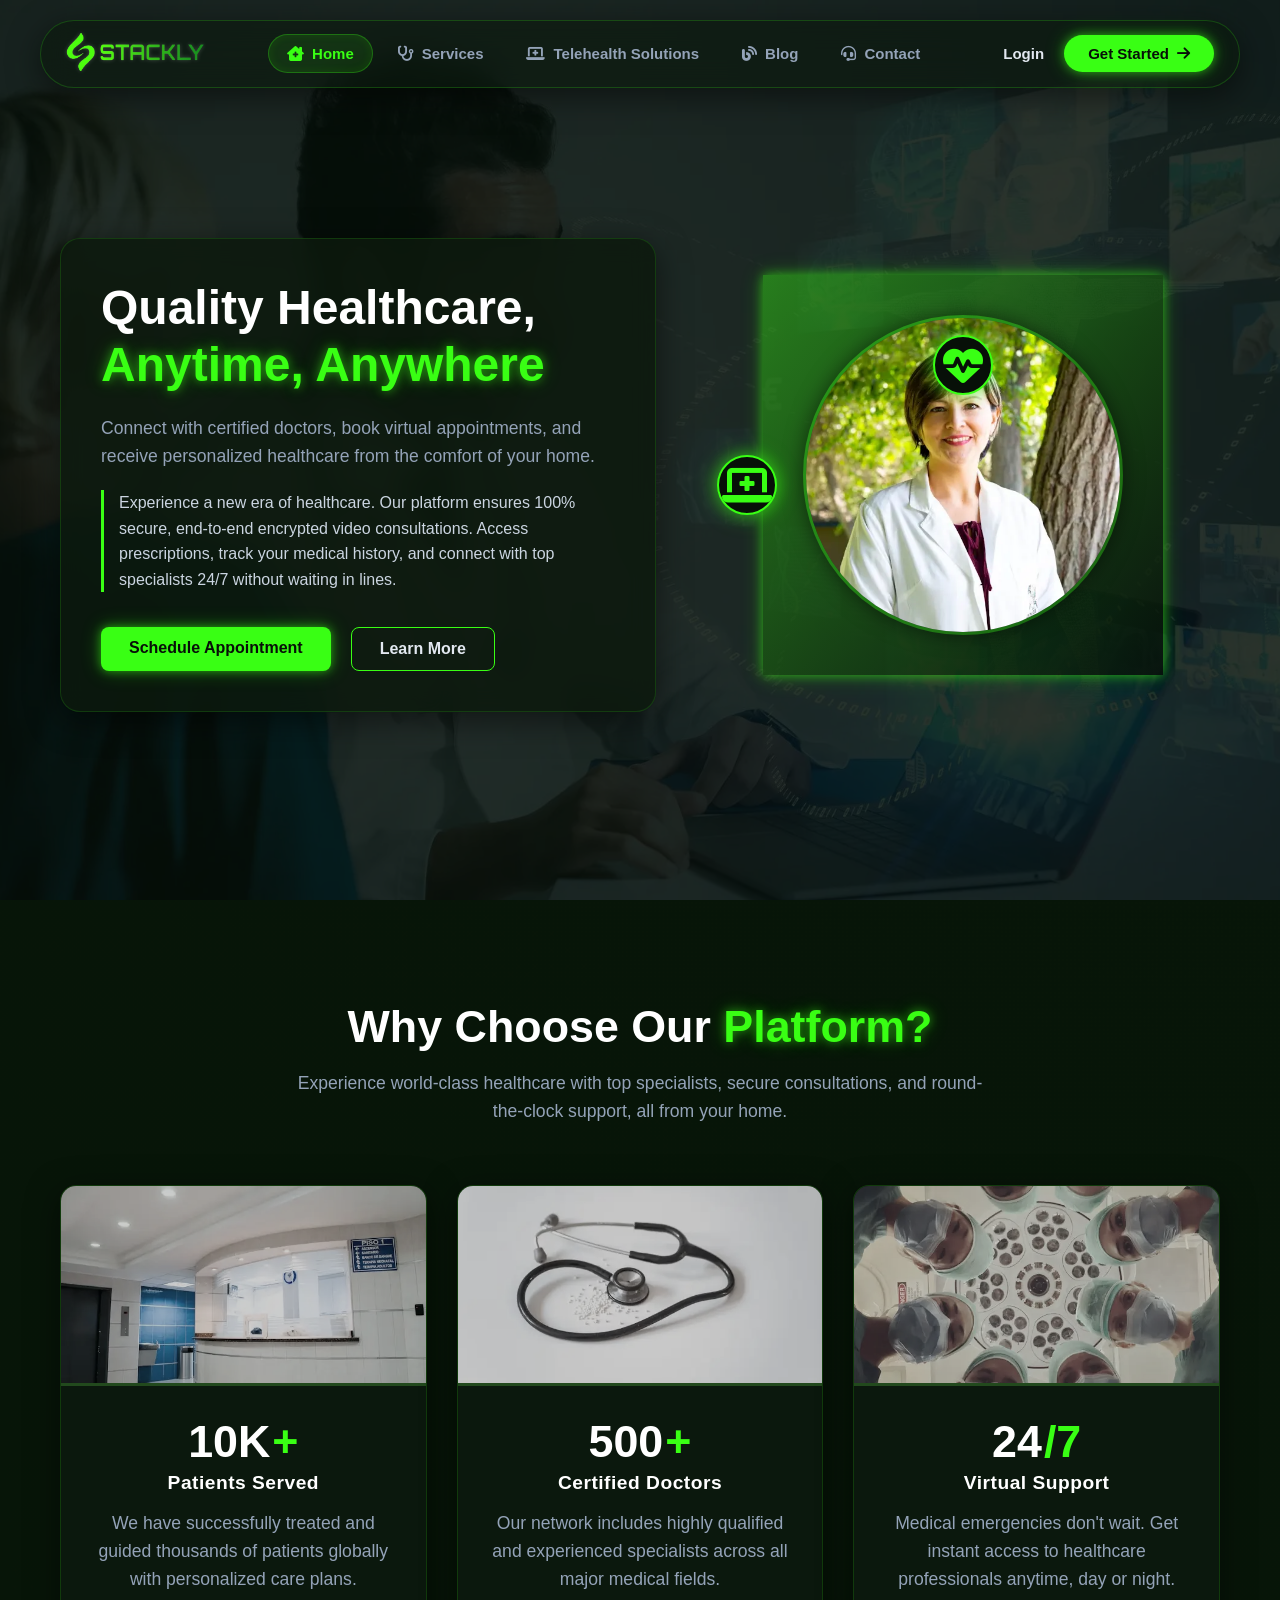
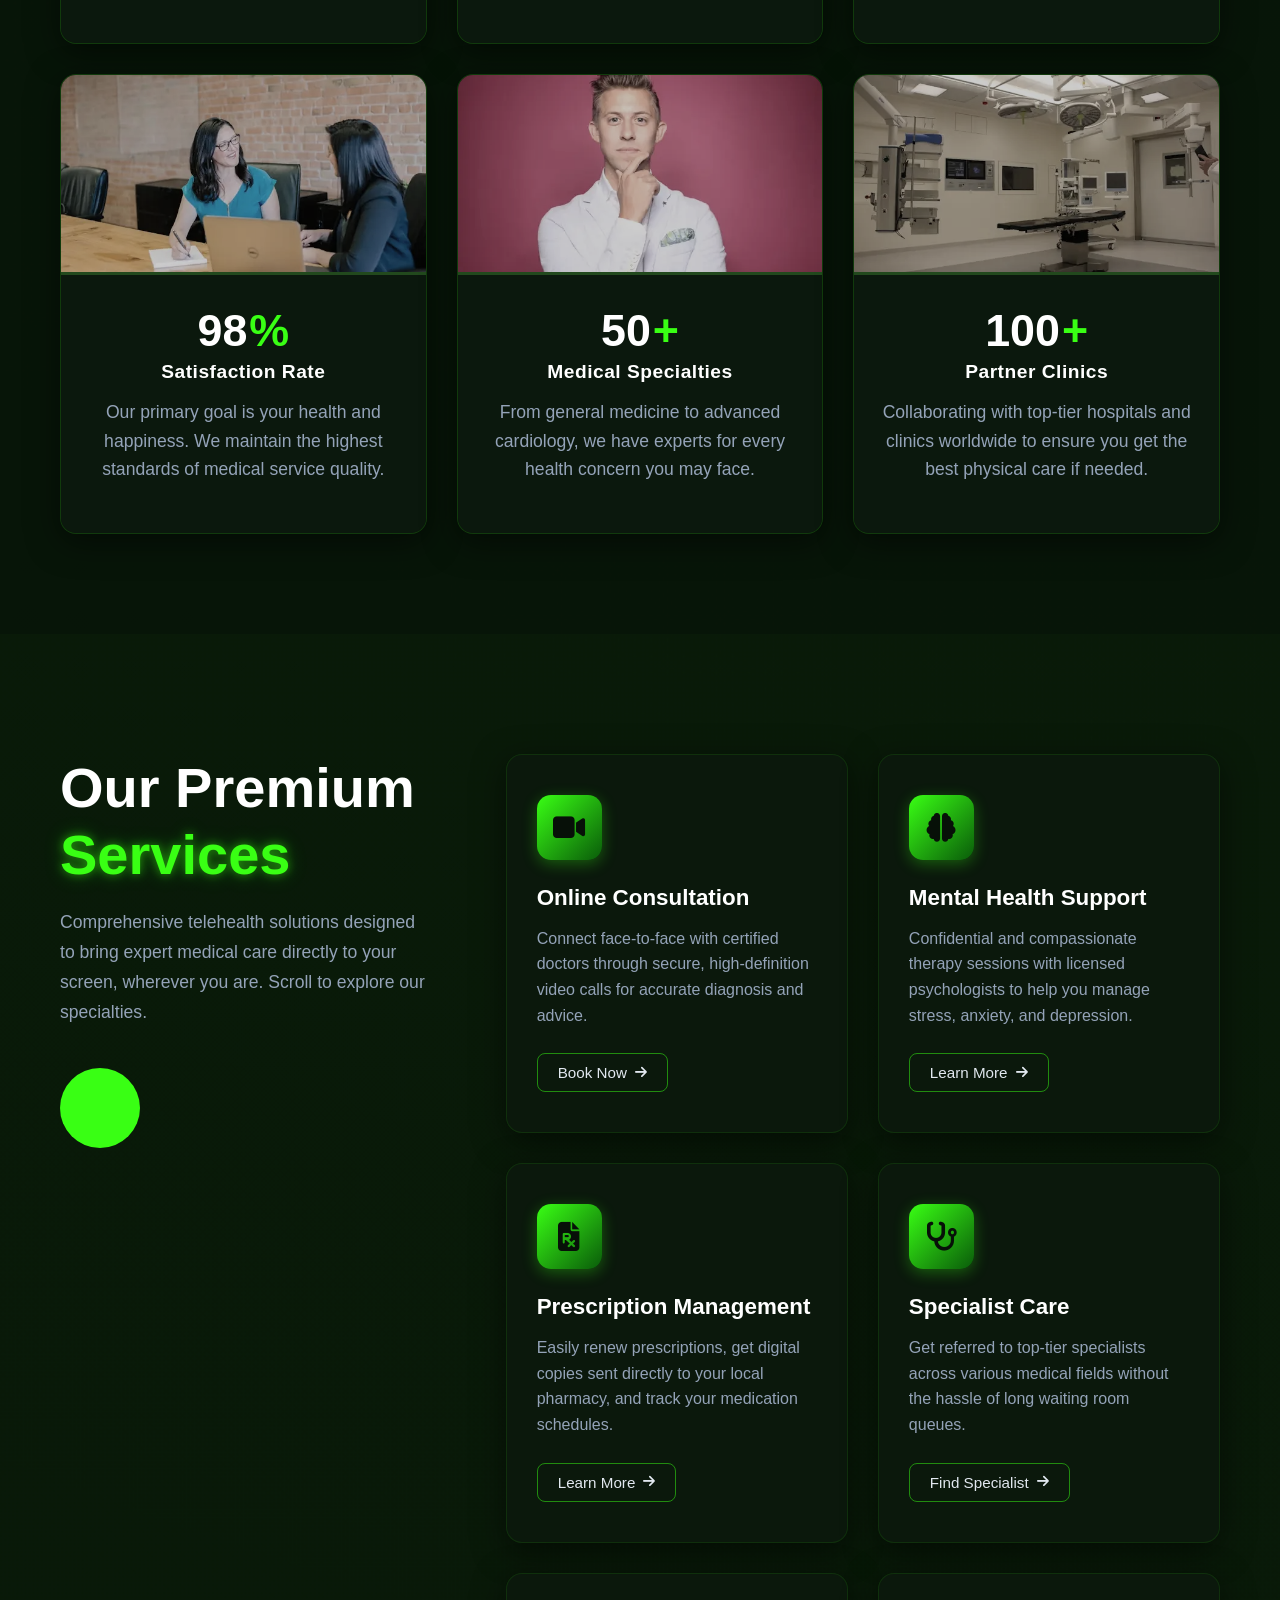
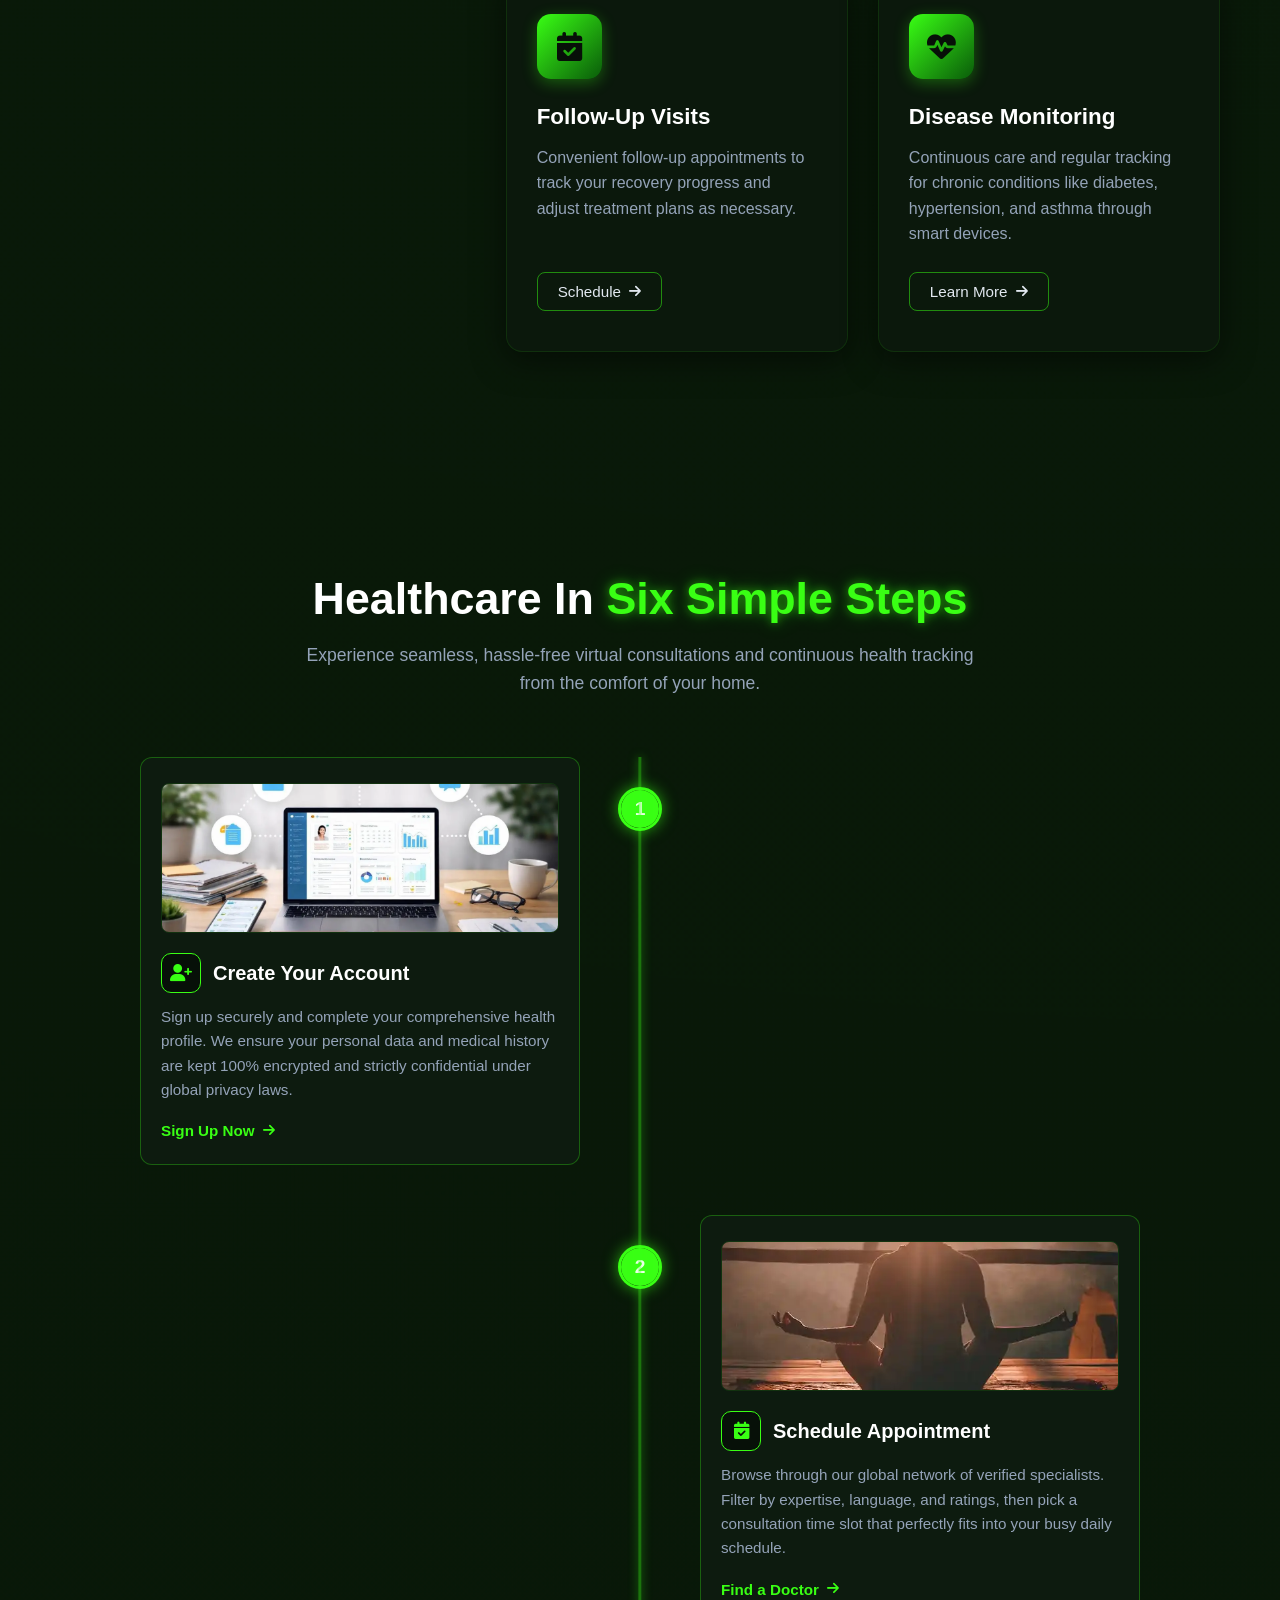
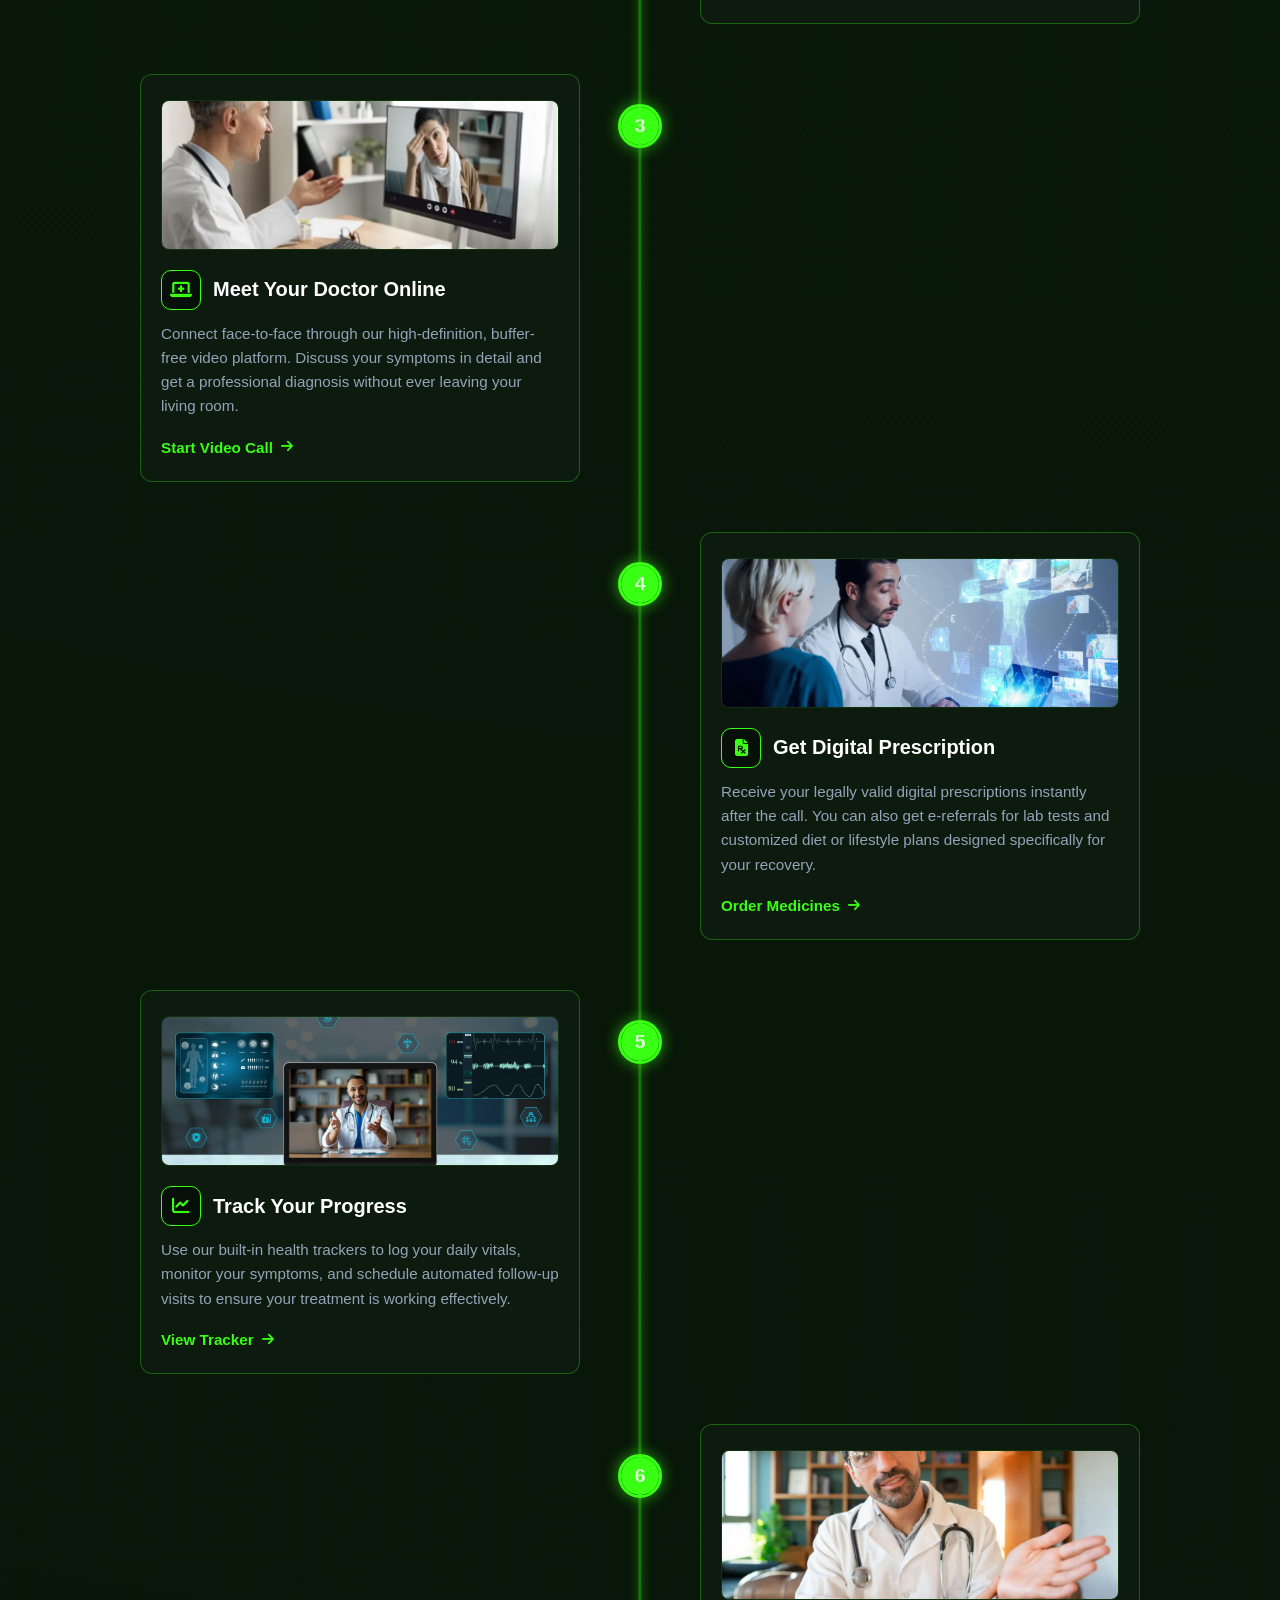
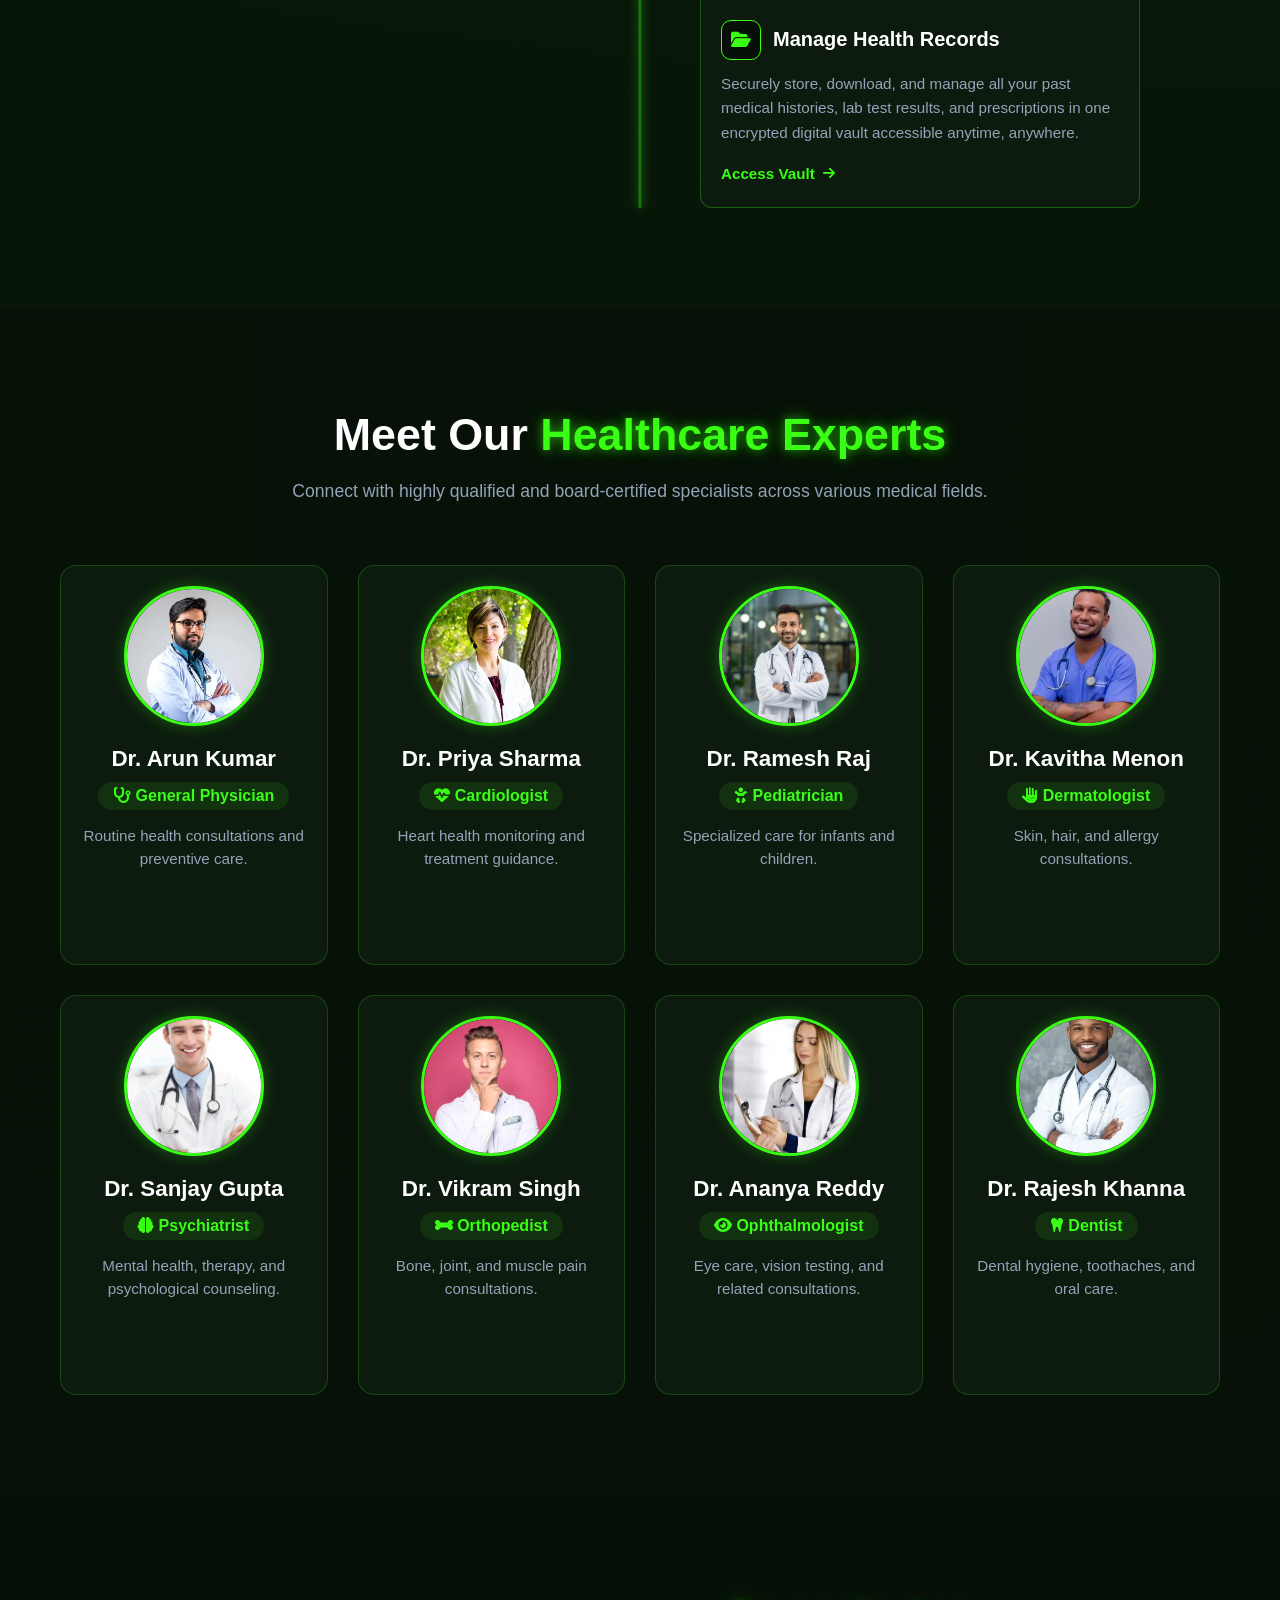
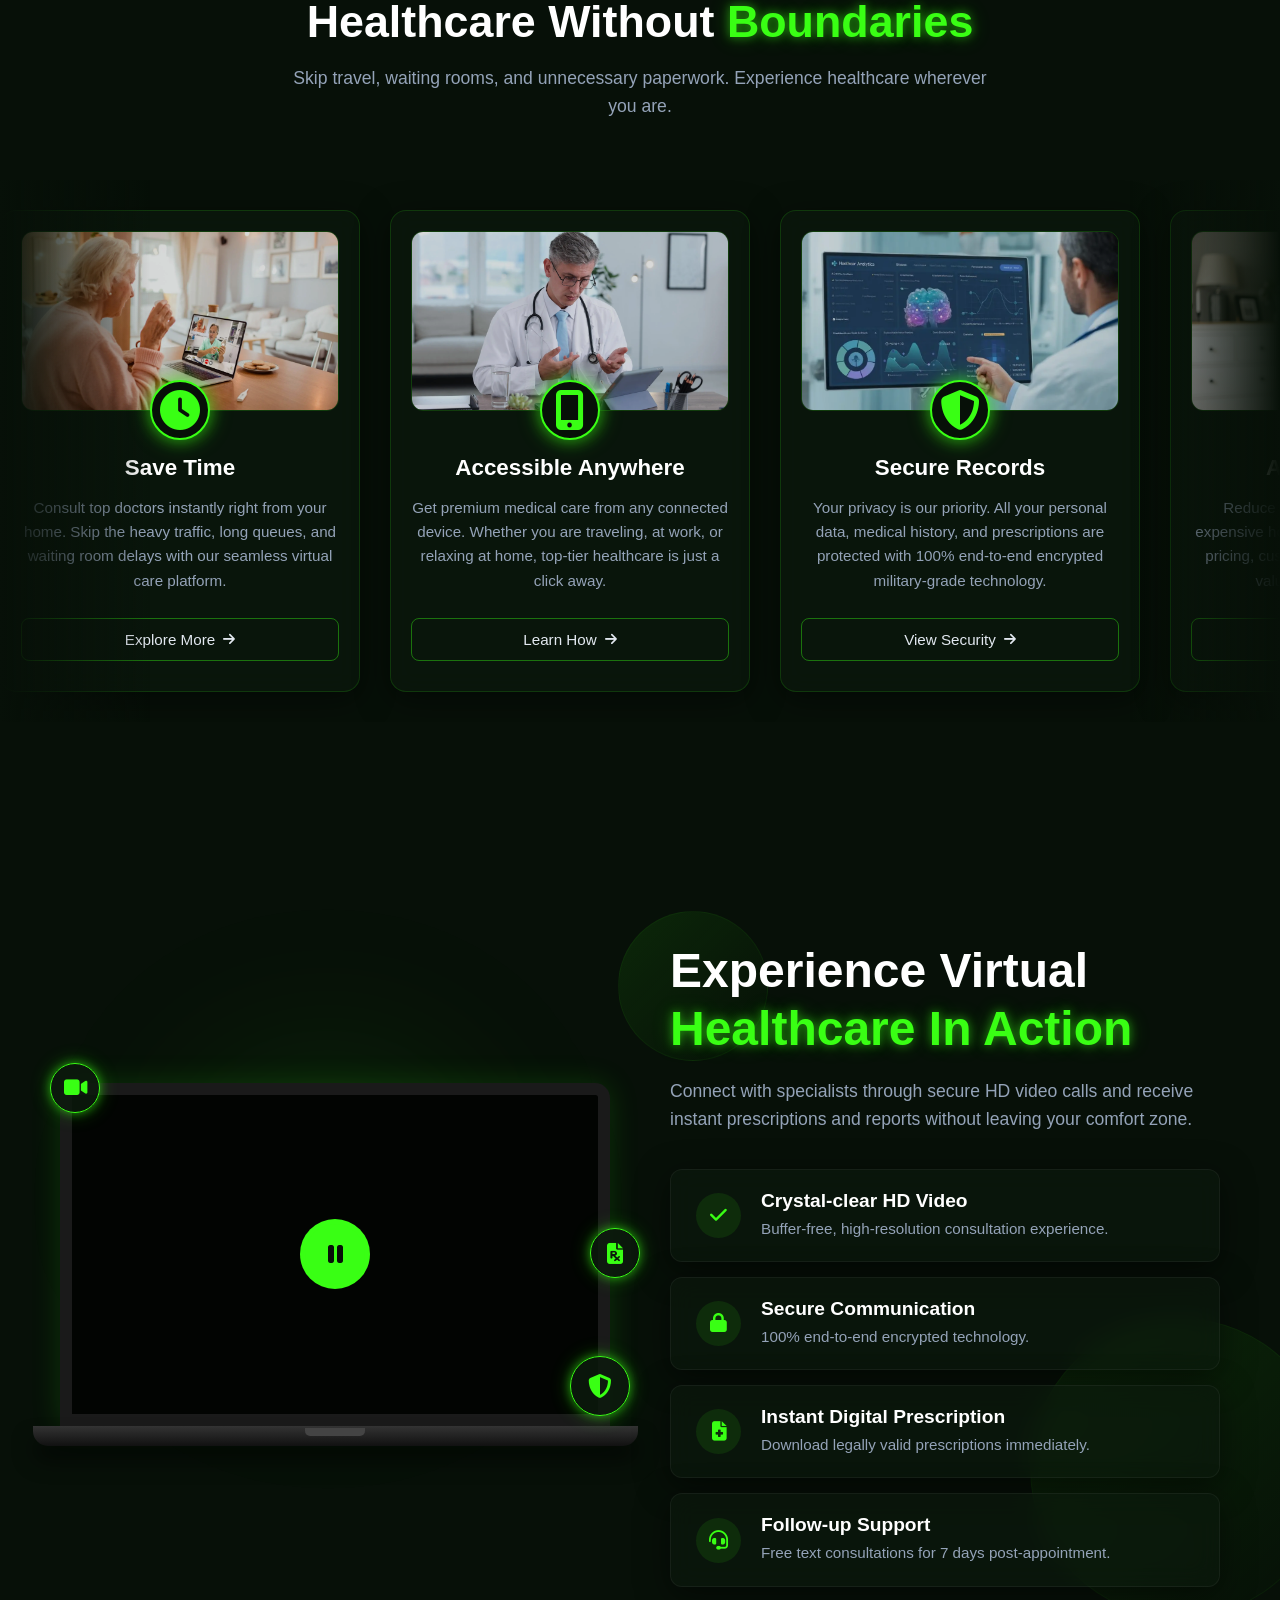
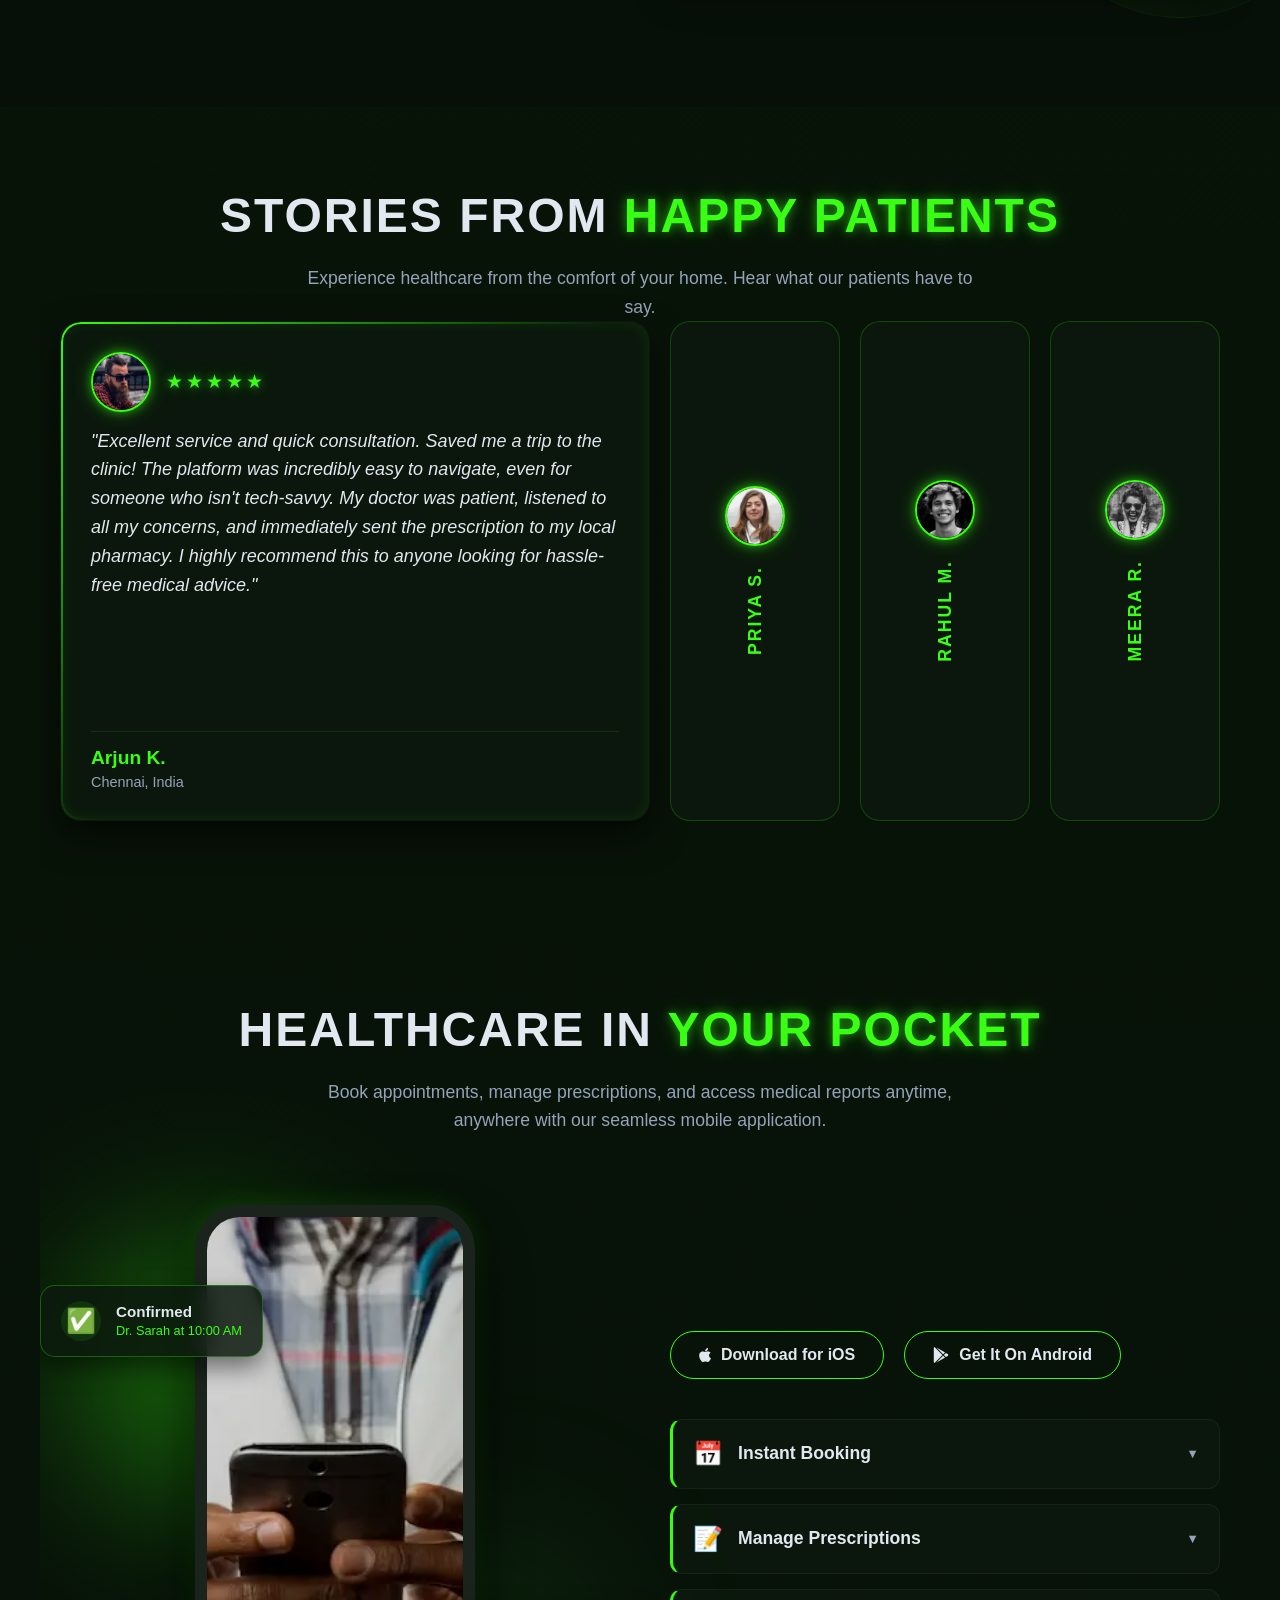
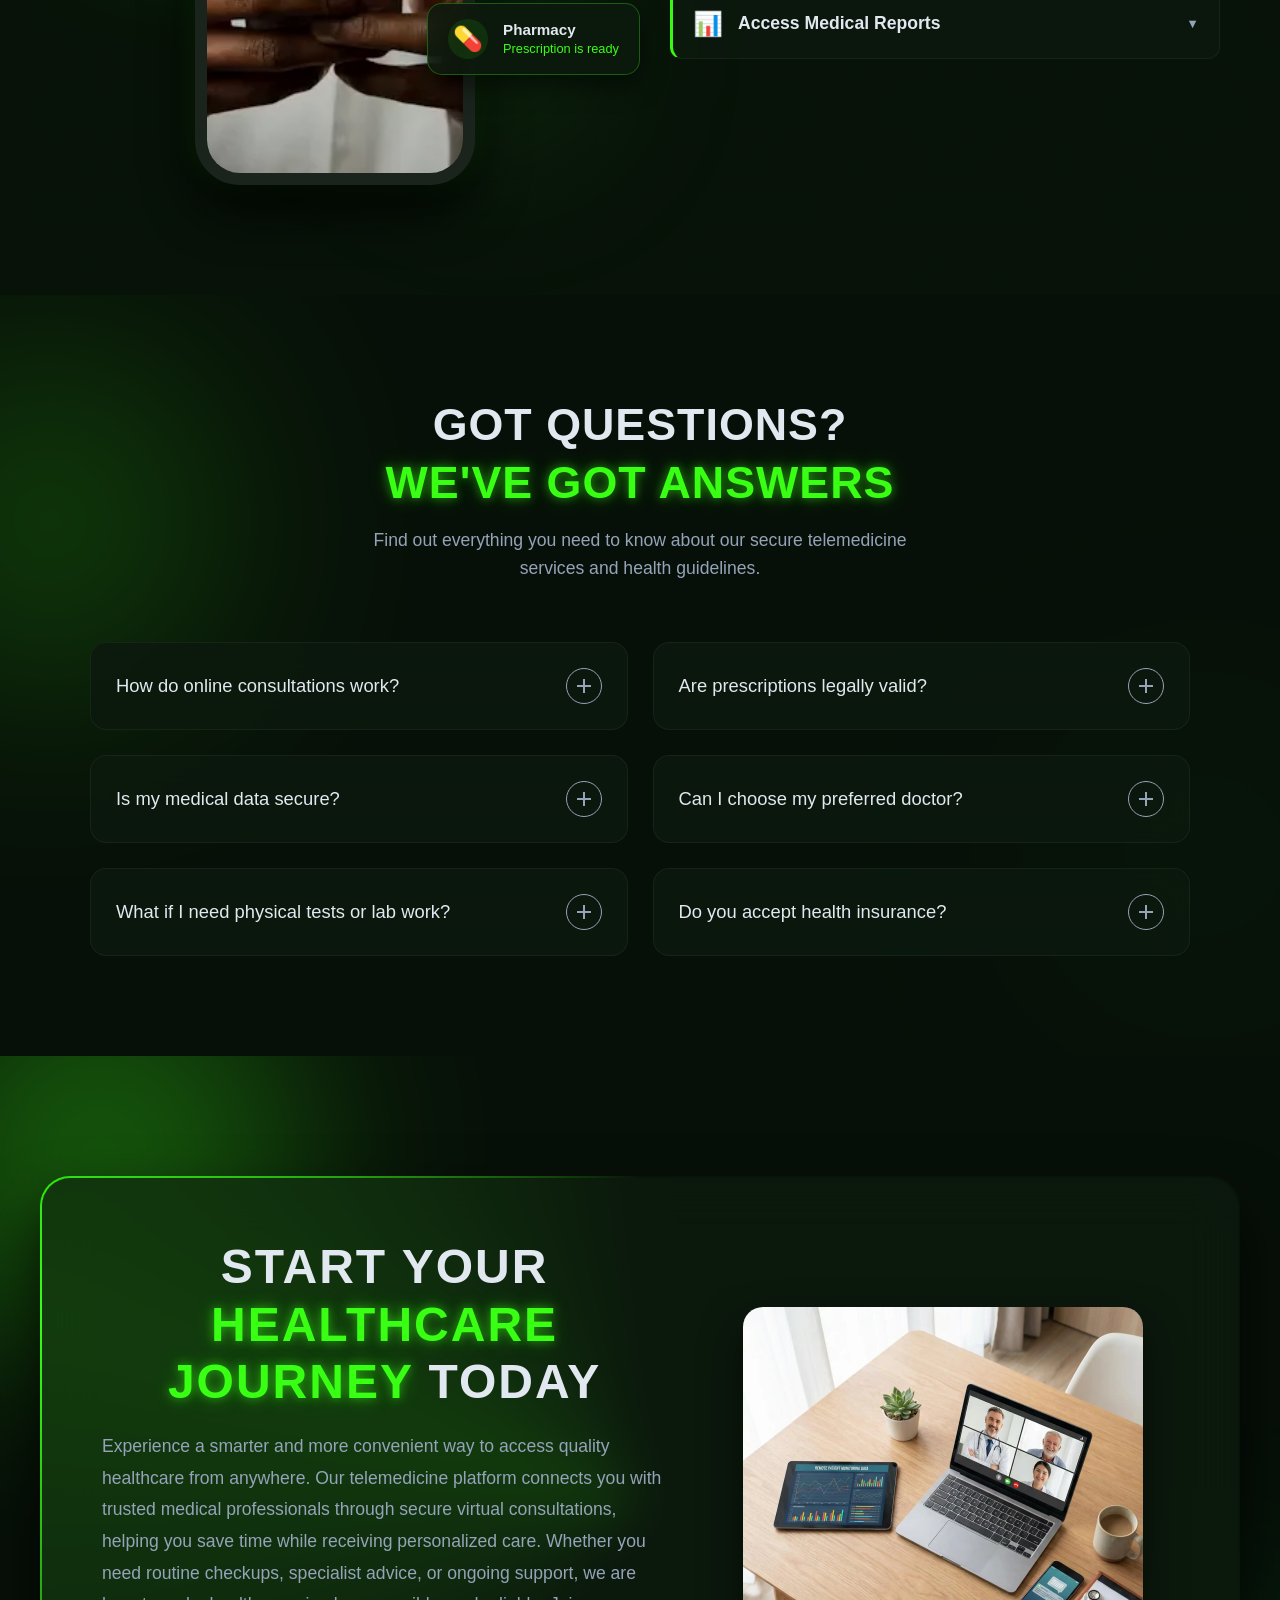
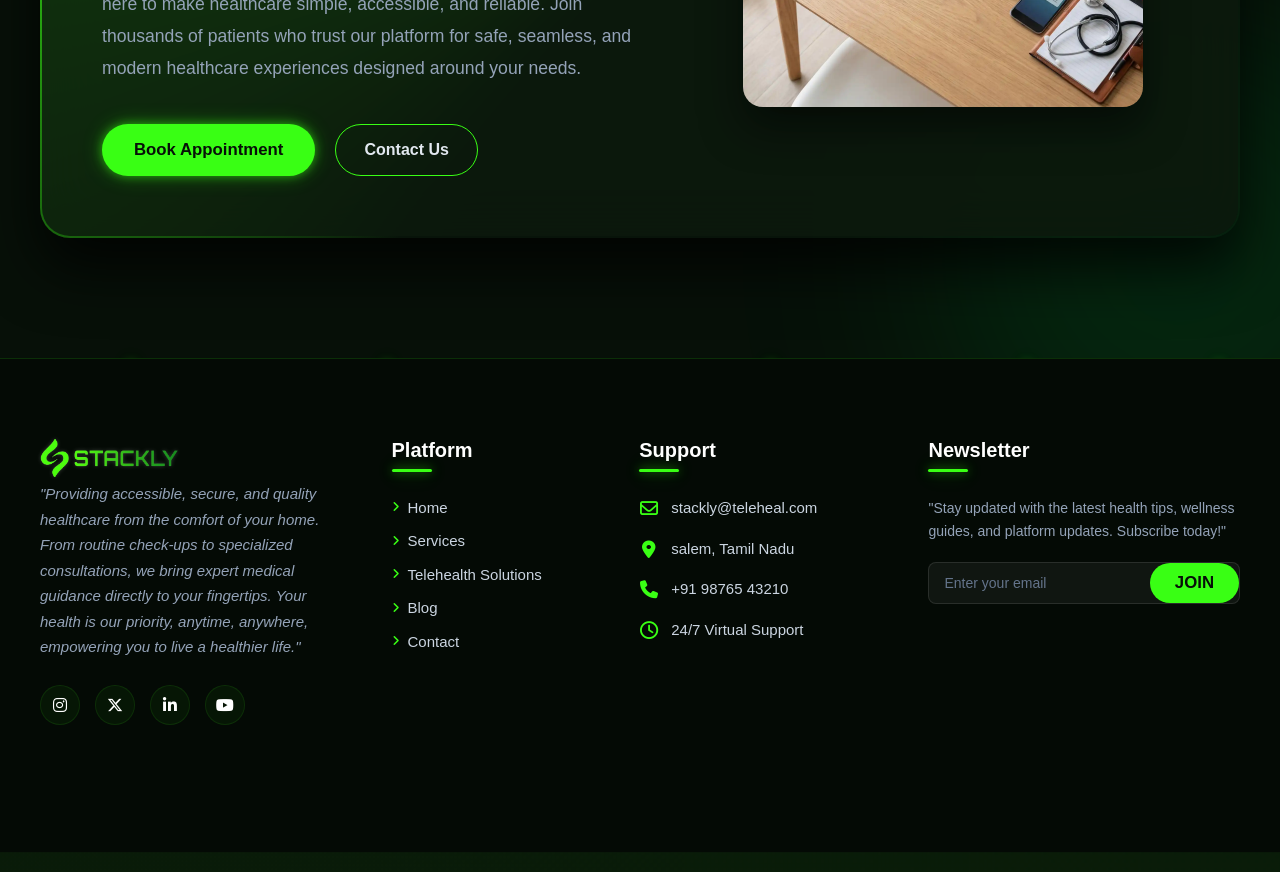
==== index.html @ cf0ad020 "Telemedicine & Telehealth" ====
<!DOCTYPE html>
<html lang="en">

<head>
    <meta charset="UTF-8">
    <meta name="viewport" content="width=device-width, initial-scale=1.0">
    <title>Stackly Air - Home Page</title>
    <link rel="stylesheet" href="https://cdnjs.cloudflare.com/ajax/libs/font-awesome/6.5.2/css/all.min.css">
    <link rel="stylesheet" href="style.css">
    <link rel="stylesheet" href="common.css">
</head>

<body>

    <nav class="navbar" id="myNavbar">
        <div class="logo">
            <a href="index.html">
                <img src="./asset/greenlogo.webp" alt="Stackly Logo">
            </a>
        </div>

        <button class="hamburger" onclick="toggleMobileMenu()">
            <i class="fas fa-bars" id="hamburger-icon"></i>
        </button>

        <ul class="nav-menu">
            <li><a href="index.html" class="nav-link active"><i class="fas fa-clinic-medical"></i> Home</a></li>
            <li><a href="service.html" class="nav-link"><i class="fas fa-stethoscope"></i> Services</a></li>
            <li><a href="telehealth.html" class="nav-link"><i class="fas fa-laptop-medical"></i> Telehealth
                    Solutions</a></li>
            <li><a href="blog.html" class="nav-link"><i class="fas fa-blog"></i> Blog</a></li>
            <li><a href="contact.html" class="nav-link"><i class="fas fa-headset"></i> Contact</a></li>
        </ul>

        <div class="nav-actions">
            <a href="login.html" class="login-btn">Login</a>
            <a href="register.html" class="get-started-btn">Get Started <i class="fas fa-arrow-right"></i></a>
        </div>
    </nav>


    <section class="hero-section" id="home">

        <div class="hero-bg"></div>

        <div class="container hero-container">
            <div class="hero-content glass-card scroll-reveal">
                <h1>Quality Healthcare, <br><span class="neon-text">Anytime, Anywhere</span></h1>

                <p>Connect with certified doctors, book virtual appointments, and receive personalized healthcare from
                    the comfort of your home.</p>

                <p class="extra-content">Experience a new era of healthcare. Our platform ensures 100% secure,
                    end-to-end encrypted video consultations. Access prescriptions, track your medical history, and
                    connect with top specialists 24/7 without waiting in lines.</p>

                <div class="hero-buttons">
                    <a href="404page.html" class="btn btn-primary">Schedule Appointment</a>
                    <a href="404page.html" class="btn btn-secondary">Learn More</a>
                </div>
            </div>

            <div class="hero-visuals scroll-reveal">
                <div class="blob-container">
                    <div class="animated-blob"></div>

                    <div class="doctor-slider">
                        <img src="./asset/s2.webp" alt="Doctor 1" class="slide active">
                        <img src="./asset/s1.webp" alt="Doctor 2" class="slide">
                        <img src="./asset/s3.webp" alt="Telehealth" class="slide">
                    </div>
                </div>

                <div class="floating-icon icon-1"><i class="fas fa-heartbeat"></i></div>
                <div class="floating-icon icon-2"><i class="fas fa-laptop-medical"></i></div>
            </div>
        </div>
    </section>

    <section class="stats-section" id="stats">
        <div class="container">

            <div class="section-heading scroll-reveal">
                <h2>Why Choose Our <span class="neon-text">Platform?</span></h2>
                <p>Experience world-class healthcare with top specialists, secure consultations, and round-the-clock
                    support, all from your home.</p>
            </div>

            <div class="stats-container">
                <div class="stats-card glass-card scroll-reveal">
                    <img src="./asset/s4.webp" alt="Happy Patients" class="card-img">
                    <div class="card-content">
                        <div class="stats-number">
                            <span class="counter" data-target="10000">0</span><span class="symbol">+</span>
                        </div>
                        <h3 class="stats-label">Patients Served</h3>
                        <p class="stats-desc">We have successfully treated and guided thousands of patients globally
                            with personalized care plans.</p>
                    </div>
                </div>

                <div class="stats-card glass-card scroll-reveal">
                    <img src="./asset/s5.webp" alt="Doctors Team" class="card-img">
                    <div class="card-content">
                        <div class="stats-number">
                            <span class="counter" data-target="500">0</span><span class="symbol">+</span>
                        </div>
                        <h3 class="stats-label">Certified Doctors</h3>
                        <p class="stats-desc">Our network includes highly qualified and experienced specialists across
                            all major medical fields.</p>
                    </div>
                </div>

                <div class="stats-card glass-card scroll-reveal">
                    <img src="./asset/s6.webp" alt="24/7 Support" class="card-img">
                    <div class="card-content">
                        <div class="stats-number">
                            <span class="counter" data-target="24">0</span><span class="symbol">/7</span>
                        </div>
                        <h3 class="stats-label">Virtual Support</h3>
                        <p class="stats-desc">Medical emergencies don't wait. Get instant access to healthcare
                            professionals anytime, day or night.</p>
                    </div>
                </div>

                <div class="stats-card glass-card scroll-reveal">
                    <img src="./asset/s7.webp" alt="Patient Satisfaction" class="card-img">
                    <div class="card-content">
                        <div class="stats-number">
                            <span class="counter" data-target="98">0</span><span class="symbol">%</span>
                        </div>
                        <h3 class="stats-label">Satisfaction Rate</h3>
                        <p class="stats-desc">Our primary goal is your health and happiness. We maintain the highest
                            standards of medical service quality.</p>
                    </div>
                </div>

                <div class="stats-card glass-card scroll-reveal">
                    <img src="./asset/s8.webp" alt="Medical Specialties" class="card-img">
                    <div class="card-content">
                        <div class="stats-number">
                            <span class="counter" data-target="50">0</span><span class="symbol">+</span>
                        </div>
                        <h3 class="stats-label">Medical Specialties</h3>
                        <p class="stats-desc">From general medicine to advanced cardiology, we have experts for every
                            health concern you may face.</p>
                    </div>
                </div>

                <div class="stats-card glass-card scroll-reveal">
                    <img src="./asset/s9.webp" alt="Partner Clinics" class="card-img">
                    <div class="card-content">
                        <div class="stats-number">
                            <span class="counter" data-target="100">0</span><span class="symbol">+</span>
                        </div>
                        <h3 class="stats-label">Partner Clinics</h3>
                        <p class="stats-desc">Collaborating with top-tier hospitals and clinics worldwide to ensure you
                            get the best physical care if needed.</p>
                    </div>
                </div>
            </div>

        </div>
    </section>


    <section class="services-section" id="services">
        <div class="container services-split-layout">

            <div class="sticky-left scroll-reveal">
                <h2>Our Premium <br><span class="neon-text">Services</span></h2>
                <p>Comprehensive telehealth solutions designed to bring expert medical care directly to your screen,
                    wherever you are. Scroll to explore our specialties.</p>

                <div class="sticky-visual">
                    <div class="pulse-ring"></div>
                    <i class="fas fa-plus-circle"></i>
                </div>
            </div>

            <div class="scrolling-right">

                <div class="service-card glass-card scroll-reveal">
                    <div class="icon-gradient-bg">
                        <i class="fas fa-video"></i>
                    </div>
                    <h3>Online Consultation</h3>
                    <p>Connect face-to-face with certified doctors through secure, high-definition video calls for
                        accurate diagnosis and advice.</p>
                    <a href="404page.html" class="card-btn">Book Now <i class="fas fa-arrow-right"></i></a>
                </div>

                <div class="service-card glass-card scroll-reveal">
                    <div class="icon-gradient-bg">
                        <i class="fas fa-brain"></i>
                    </div>
                    <h3>Mental Health Support</h3>
                    <p>Confidential and compassionate therapy sessions with licensed psychologists to help you manage
                        stress, anxiety, and depression.</p>
                    <a href="404page.html" class="card-btn">Learn More <i class="fas fa-arrow-right"></i></a>
                </div>

                <div class="service-card glass-card scroll-reveal">
                    <div class="icon-gradient-bg">
                        <i class="fas fa-file-prescription"></i>
                    </div>
                    <h3>Prescription Management</h3>
                    <p>Easily renew prescriptions, get digital copies sent directly to your local pharmacy, and track
                        your medication schedules.</p>
                    <a href="404page.html" class="card-btn">Learn More <i class="fas fa-arrow-right"></i></a>
                </div>

                <div class="service-card glass-card scroll-reveal">
                    <div class="icon-gradient-bg">
                        <i class="fas fa-stethoscope"></i>
                    </div>
                    <h3>Specialist Care</h3>
                    <p>Get referred to top-tier specialists across various medical fields without the hassle of long
                        waiting room queues.</p>
                    <a href="404page.html" class="card-btn">Find Specialist <i class="fas fa-arrow-right"></i></a>
                </div>

                <div class="service-card glass-card scroll-reveal">
                    <div class="icon-gradient-bg">
                        <i class="fas fa-calendar-check"></i>
                    </div>
                    <h3>Follow-Up Visits</h3>
                    <p>Convenient follow-up appointments to track your recovery progress and adjust treatment plans as
                        necessary.</p>
                    <a href="404page.html" class="card-btn">Schedule <i class="fas fa-arrow-right"></i></a>
                </div>

                <div class="service-card glass-card scroll-reveal">
                    <div class="icon-gradient-bg">
                        <i class="fas fa-heartbeat"></i>
                    </div>
                    <h3>Disease Monitoring</h3>
                    <p>Continuous care and regular tracking for chronic conditions like diabetes, hypertension, and
                        asthma through smart devices.</p>
                    <a href="404page.html" class="card-btn">Learn More <i class="fas fa-arrow-right"></i></a>
                </div>

            </div>
        </div>
    </section>

    <section class="hiw-section" id="how-it-works">
        <div class="container">

            <div class="section-heading scroll-reveal">
                <h2>Healthcare In <span class="neon-text">Six Simple Steps</span></h2>
                <p>Experience seamless, hassle-free virtual consultations and continuous health tracking from the
                    comfort of your home.</p>
            </div>

            <div class="timeline-container">
                <div class="timeline-line"></div>

                <div class="timeline-item left scroll-reveal">
                    <div class="timeline-dot"><span class="pulse-ring"></span><span class="dot-number">1</span></div>
                    <div class="timeline-content">
                        <img src="./asset/s11.webp" alt="Create Account" class="step-img">
                        <div class="step-header">
                            <div class="step-icon-wrap"><i class="fas fa-user-plus"></i></div>
                            <h3>Create Your Account</h3>
                        </div>
                        <p>Sign up securely and complete your comprehensive health profile. We ensure your personal data
                            and medical history are kept 100% encrypted and strictly confidential under global privacy
                            laws.</p>
                        <a href="404page.html" class="step-btn">Sign Up Now <i class="fas fa-arrow-right"></i></a>
                    </div>
                </div>

                <div class="timeline-item right scroll-reveal">
                    <div class="timeline-dot"><span class="pulse-ring"></span><span class="dot-number">2</span></div>
                    <div class="timeline-content">
                        <img src="./asset/a1.webp" alt="Schedule Appointment" class="step-img">
                        <div class="step-header">
                            <div class="step-icon-wrap"><i class="fas fa-calendar-check"></i></div>
                            <h3>Schedule Appointment</h3>
                        </div>
                        <p>Browse through our global network of verified specialists. Filter by expertise, language, and
                            ratings, then pick a consultation time slot that perfectly fits into your busy daily
                            schedule.</p>
                        <a href="404page.html" class="step-btn">Find a Doctor <i class="fas fa-arrow-right"></i></a>
                    </div>
                </div>

                <div class="timeline-item left scroll-reveal">
                    <div class="timeline-dot"><span class="pulse-ring"></span><span class="dot-number">3</span></div>
                    <div class="timeline-content">
                        <img src="./asset/s10.webp" alt="Meet Doctor Online" class="step-img">
                        <div class="step-header">
                            <div class="step-icon-wrap"><i class="fas fa-laptop-medical"></i></div>
                            <h3>Meet Your Doctor Online</h3>
                        </div>
                        <p>Connect face-to-face through our high-definition, buffer-free video platform. Discuss your
                            symptoms in detail and get a professional diagnosis without ever leaving your living room.
                        </p>
                        <a href="404page.html" class="step-btn">Start Video Call <i class="fas fa-arrow-right"></i></a>
                    </div>
                </div>

                <div class="timeline-item right scroll-reveal">
                    <div class="timeline-dot"><span class="pulse-ring"></span><span class="dot-number">4</span></div>
                    <div class="timeline-content">
                        <img src="./asset/s16.webp" alt="Receive Prescription" class="step-img">
                        <div class="step-header">
                            <div class="step-icon-wrap"><i class="fas fa-file-prescription"></i></div>
                            <h3>Get Digital Prescription</h3>
                        </div>
                        <p>Receive your legally valid digital prescriptions instantly after the call. You can also get
                            e-referrals for lab tests and customized diet or lifestyle plans designed specifically for
                            your recovery.</p>
                        <a href="404page.html" class="step-btn">Order Medicines <i class="fas fa-arrow-right"></i></a>
                    </div>
                </div>

                <div class="timeline-item left scroll-reveal">
                    <div class="timeline-dot"><span class="pulse-ring"></span><span class="dot-number">5</span></div>
                    <div class="timeline-content">
                        <img src="./asset/s12.webp" alt="Track Progress" class="step-img">
                        <div class="step-header">
                            <div class="step-icon-wrap"><i class="fas fa-chart-line"></i></div>
                            <h3>Track Your Progress</h3>
                        </div>
                        <p>Use our built-in health trackers to log your daily vitals, monitor your symptoms, and
                            schedule automated follow-up visits to ensure your treatment is working effectively.</p>
                        <a href="404page.html" class="step-btn">View Tracker <i class="fas fa-arrow-right"></i></a>
                    </div>
                </div>

                <div class="timeline-item right scroll-reveal">
                    <div class="timeline-dot"><span class="pulse-ring"></span><span class="dot-number">6</span></div>
                    <div class="timeline-content">
                        <img src="./asset/s13.webp" alt="Manage Records" class="step-img">
                        <div class="step-header">
                            <div class="step-icon-wrap"><i class="fas fa-folder-open"></i></div>
                            <h3>Manage Health Records</h3>
                        </div>
                        <p>Securely store, download, and manage all your past medical histories, lab test results, and
                            prescriptions in one encrypted digital vault accessible anytime, anywhere.</p>
                        <a href="404page.html" class="step-btn">Access Vault <i class="fas fa-arrow-right"></i></a>
                    </div>
                </div>

            </div>
        </div>
    </section>

    <section class="specialists-section" id="specialists">
        <div class="container">

            <div class="section-heading scroll-reveal">
                <h2>Meet Our <span class="neon-text">Healthcare Experts</span></h2>
                <p>Connect with highly qualified and board-certified specialists across various medical fields.</p>
            </div>

            <div class="specialists-grid">

                <div class="flip-card-container scroll-reveal">
                    <div class="flip-card-inner">

                        <div class="flip-card-front">
                            <img src="./asset/s2.webp" alt="General Physician" class="doc-img">
                            <h3 class="doc-name">Dr. Arun Kumar</h3>
                            <span class="doc-specialty"><i class="fas fa-stethoscope"></i> General Physician</span>
                            <p class="doc-desc">Routine health consultations and preventive care.</p>
                        </div>
                        <div class="flip-card-back">
                            <div class="back-content">
                                <div class="back-detail">
                                    <i class="fas fa-briefcase"></i>
                                    <span><strong>12+ Years</strong> Experience</span>
                                </div>
                                <div class="back-detail">
                                    <i class="fas fa-star" style="color: gold;"></i>
                                    <span><strong>4.9/5</strong> Rating</span>
                                </div>
                                <div class="back-detail">
                                    <i class="fas fa-language"></i>
                                    <span>English, Tamil, Hindi</span>
                                </div>
                            </div>
                            <a href="404page.html" class="btn btn-primary flip-btn">Book Appointment</a>
                        </div>
                    </div>
                </div>

                <div class="flip-card-container scroll-reveal">
                    <div class="flip-card-inner">

                        <div class="flip-card-front">
                            <img src="./asset/s1.webp" alt="Cardiologist" class="doc-img">
                            <h3 class="doc-name">Dr. Priya Sharma</h3>
                            <span class="doc-specialty"><i class="fas fa-heartbeat"></i> Cardiologist</span>
                            <p class="doc-desc">Heart health monitoring and treatment guidance.</p>
                        </div>
                        <div class="flip-card-back">
                            <div class="back-content">
                                <div class="back-detail">
                                    <i class="fas fa-briefcase"></i>
                                    <span><strong>15+ Years</strong> Experience</span>
                                </div>
                                <div class="back-detail">
                                    <i class="fas fa-star" style="color: gold;"></i>
                                    <span><strong>4.8/5</strong> Rating</span>
                                </div>
                                <div class="back-detail">
                                    <i class="fas fa-language"></i>
                                    <span>English, Hindi</span>
                                </div>
                            </div>
                            <a href="404page.html" class="btn btn-primary flip-btn">Book Appointment</a>
                        </div>
                    </div>
                </div>

                <div class="flip-card-container scroll-reveal">
                    <div class="flip-card-inner">

                        <div class="flip-card-front">
                            <img src="./asset/a2.webp" alt="Pediatrician" class="doc-img">
                            <h3 class="doc-name">Dr. Ramesh Raj</h3>
                            <span class="doc-specialty"><i class="fas fa-baby"></i> Pediatrician</span>
                            <p class="doc-desc">Specialized care for infants and children.</p>
                        </div>
                        <div class="flip-card-back">
                            <div class="back-content">
                                <div class="back-detail">
                                    <i class="fas fa-briefcase"></i>
                                    <span><strong>10+ Years</strong> Experience</span>
                                </div>
                                <div class="back-detail">
                                    <i class="fas fa-star" style="color: gold;"></i>
                                    <span><strong>4.7/5</strong> Rating</span>
                                </div>
                                <div class="back-detail">
                                    <i class="fas fa-language"></i>
                                    <span>English, Tamil, Telugu</span>
                                </div>
                            </div>
                            <a href="404page.html" class="btn btn-primary flip-btn">Book Appointment</a>
                        </div>
                    </div>
                </div>

                <div class="flip-card-container scroll-reveal">
                    <div class="flip-card-inner">

                        <div class="flip-card-front">
                            <img src="./asset/a6.webp" alt="Dermatologist" class="doc-img">
                            <h3 class="doc-name">Dr. Kavitha Menon</h3>
                            <span class="doc-specialty"><i class="fas fa-allergies"></i> Dermatologist</span>
                            <p class="doc-desc">Skin, hair, and allergy consultations.</p>
                        </div>
                        <div class="flip-card-back">
                            <div class="back-content">
                                <div class="back-detail">
                                    <i class="fas fa-briefcase"></i>
                                    <span><strong>8+ Years</strong> Experience</span>
                                </div>
                                <div class="back-detail">
                                    <i class="fas fa-star" style="color: gold;"></i>
                                    <span><strong>4.9/5</strong> Rating</span>
                                </div>
                                <div class="back-detail">
                                    <i class="fas fa-language"></i>
                                    <span>English, Malayalam, Tamil</span>
                                </div>
                            </div>
                            <a href="404page.html" class="btn btn-primary flip-btn">Book Appointment</a>
                        </div>
                    </div>
                </div>

                <div class="flip-card-container scroll-reveal">
                    <div class="flip-card-inner">

                        <div class="flip-card-front">
                            <img src="./asset/a5.webp" alt="Psychiatrist" class="doc-img">
                            <h3 class="doc-name">Dr. Sanjay Gupta</h3>
                            <span class="doc-specialty"><i class="fas fa-brain"></i> Psychiatrist</span>
                            <p class="doc-desc">Mental health, therapy, and psychological counseling.</p>
                        </div>
                        <div class="flip-card-back">
                            <div class="back-content">
                                <div class="back-detail">
                                    <i class="fas fa-briefcase"></i>
                                    <span><strong>14+ Years</strong> Experience</span>
                                </div>
                                <div class="back-detail">
                                    <i class="fas fa-star" style="color: gold;"></i>
                                    <span><strong>4.8/5</strong> Rating</span>
                                </div>
                                <div class="back-detail">
                                    <i class="fas fa-language"></i>
                                    <span>English, Hindi</span>
                                </div>
                            </div>
                            <a href="404page.html" class="btn btn-primary flip-btn">Book Appointment</a>
                        </div>
                    </div>
                </div>

                <div class="flip-card-container scroll-reveal">
                    <div class="flip-card-inner">

                        <div class="flip-card-front">
                            <img src="./asset/s8.webp" alt="Orthopedist" class="doc-img">
                            <h3 class="doc-name">Dr. Vikram Singh</h3>
                            <span class="doc-specialty"><i class="fas fa-bone"></i> Orthopedist</span>
                            <p class="doc-desc">Bone, joint, and muscle pain consultations.</p>
                        </div>
                        <div class="flip-card-back">
                            <div class="back-content">
                                <div class="back-detail">
                                    <i class="fas fa-briefcase"></i>
                                    <span><strong>18+ Years</strong> Experience</span>
                                </div>
                                <div class="back-detail">
                                    <i class="fas fa-star" style="color: gold;"></i>
                                    <span><strong>4.9/5</strong> Rating</span>
                                </div>
                                <div class="back-detail">
                                    <i class="fas fa-language"></i>
                                    <span>English, Tamil</span>
                                </div>
                            </div>
                            <a href="404page.html" class="btn btn-primary flip-btn">Book Appointment</a>
                        </div>
                    </div>
                </div>

                <div class="flip-card-container scroll-reveal">
                    <div class="flip-card-inner">

                        <div class="flip-card-front">
                            <img src="./asset/a8.webp" alt="Ophthalmologist" class="doc-img">
                            <h3 class="doc-name">Dr. Ananya Reddy</h3>
                            <span class="doc-specialty"><i class="fas fa-eye"></i> Ophthalmologist</span>
                            <p class="doc-desc">Eye care, vision testing, and related consultations.</p>
                        </div>
                        <div class="flip-card-back">
                            <div class="back-content">
                                <div class="back-detail">
                                    <i class="fas fa-briefcase"></i>
                                    <span><strong>11+ Years</strong> Experience</span>
                                </div>
                                <div class="back-detail">
                                    <i class="fas fa-star" style="color: gold;"></i>
                                    <span><strong>4.7/5</strong> Rating</span>
                                </div>
                                <div class="back-detail">
                                    <i class="fas fa-language"></i>
                                    <span>English, Telugu</span>
                                </div>
                            </div>
                            <a href="404page.html" class="btn btn-primary flip-btn">Book Appointment</a>
                        </div>
                    </div>
                </div>

                <div class="flip-card-container scroll-reveal">
                    <div class="flip-card-inner">

                        <div class="flip-card-front">
                            <img src="./asset/a3.webp" alt="Dentist" class="doc-img">
                            <h3 class="doc-name">Dr. Rajesh Khanna</h3>
                            <span class="doc-specialty"><i class="fas fa-tooth"></i> Dentist</span>
                            <p class="doc-desc">Dental hygiene, toothaches, and oral care.</p>
                        </div>
                        <div class="flip-card-back">
                            <div class="back-content">
                                <div class="back-detail">
                                    <i class="fas fa-briefcase"></i>
                                    <span><strong>9+ Years</strong> Experience</span>
                                </div>
                                <div class="back-detail">
                                    <i class="fas fa-star" style="color: gold;"></i>
                                    <span><strong>4.8/5</strong> Rating</span>
                                </div>
                                <div class="back-detail">
                                    <i class="fas fa-language"></i>
                                    <span>English, Hindi, Tamil</span>
                                </div>
                            </div>
                            <a href="404page.html" class="btn btn-primary flip-btn">Book Appointment</a>
                        </div>
                    </div>
                </div>

            </div>
        </div>
    </section>


    <section class="benefits-section" id="benefits">
        <div class="container">
            <div class="section-heading scroll-reveal">
                <h2>Healthcare Without <span class="neon-text">Boundaries</span></h2>
                <p>Skip travel, waiting rooms, and unnecessary paperwork. Experience healthcare wherever you are.</p>
            </div>
        </div>

        <div class="marquee-container scroll-reveal">
            <div class="marquee-track">

                <div class="benefit-card glass-card">
                    <div class="benefit-img-wrapper">
                        <img src="./asset/q1.webp" alt="Save Time" class="benefit-img">
                        <div class="floating-icon"><i class="fas fa-clock"></i></div>
                    </div>
                    <h3>Save Time</h3>
                    <p>Consult top doctors instantly right from your home. Skip the heavy traffic, long queues, and
                        waiting room delays with our seamless virtual care platform.</p>
                    <a href="404page.html" class="benefit-btn">Explore More <i class="fas fa-arrow-right"></i></a>
                </div>

                <div class="benefit-card glass-card">
                    <div class="benefit-img-wrapper">
                        <img src="./asset/q2.webp" alt="Accessible" class="benefit-img">
                        <div class="floating-icon"><i class="fas fa-mobile-alt"></i></div>
                    </div>
                    <h3>Accessible Anywhere</h3>
                    <p>Get premium medical care from any connected device. Whether you are traveling, at work, or
                        relaxing at home, top-tier healthcare is just a click away.</p>
                    <a href="404page.html" class="benefit-btn">Learn How <i class="fas fa-arrow-right"></i></a>
                </div>

                <div class="benefit-card glass-card">
                    <div class="benefit-img-wrapper">
                        <img src="./asset/q3.webp" alt="Security" class="benefit-img">
                        <div class="floating-icon"><i class="fas fa-shield-alt"></i></div>
                    </div>
                    <h3>Secure Records</h3>
                    <p>Your privacy is our priority. All your personal data, medical history, and prescriptions are
                        protected with 100% end-to-end encrypted military-grade technology.</p>
                    <a href="404page.html" class="benefit-btn">View Security <i class="fas fa-arrow-right"></i></a>
                </div>

                <div class="benefit-card glass-card">
                    <div class="benefit-img-wrapper">
                        <img src="./asset/q4.webp" alt="Affordable" class="benefit-img">
                        <div class="floating-icon"><i class="fas fa-wallet"></i></div>
                    </div>
                    <h3>Affordable Care</h3>
                    <p>Reduce unnecessary travel costs and expensive hospital visits. We offer transparent pricing,
                        customized subscription plans, and value-for-money healthcare.</p>
                    <a href="404page.html" class="benefit-btn">See Pricing <i class="fas fa-arrow-right"></i></a>
                </div>

                <div class="benefit-card glass-card">
                    <div class="benefit-img-wrapper">
                        <img src="./asset/q1.webp" alt="Save Time" class="benefit-img">
                        <div class="floating-icon"><i class="fas fa-clock"></i></div>
                    </div>
                    <h3>Save Time</h3>
                    <p>Consult top doctors instantly right from your home. Skip the heavy traffic, long queues, and
                        waiting room delays with our seamless virtual care platform.</p>
                    <a href="404page.html" class="benefit-btn">Explore More <i class="fas fa-arrow-right"></i></a>
                </div>

                <div class="benefit-card glass-card">
                    <div class="benefit-img-wrapper">
                        <img src="./asset/q2.webp" alt="Accessible" class="benefit-img">
                        <div class="floating-icon"><i class="fas fa-mobile-alt"></i></div>
                    </div>
                    <h3>Accessible Anywhere</h3>
                    <p>Get premium medical care from any connected device. Whether you are traveling, at work, or
                        relaxing at home, top-tier healthcare is just a click away.</p>
                    <a href="404page.html" class="benefit-btn">Learn How <i class="fas fa-arrow-right"></i></a>
                </div>

                <div class="benefit-card glass-card">
                    <div class="benefit-img-wrapper">
                        <img src="./asset/q3.webp" alt="Security" class="benefit-img">
                        <div class="floating-icon"><i class="fas fa-shield-alt"></i></div>
                    </div>
                    <h3>Secure Records</h3>
                    <p>Your privacy is our priority. All your personal data, medical history, and prescriptions are
                        protected with 100% end-to-end encrypted military-grade technology.</p>
                    <a href="404page.html" class="benefit-btn">View Security <i class="fas fa-arrow-right"></i></a>
                </div>

                <div class="benefit-card glass-card">
                    <div class="benefit-img-wrapper">
                        <img src="./asset/q4.webp" alt="Affordable" class="benefit-img">
                        <div class="floating-icon"><i class="fas fa-wallet"></i></div>
                    </div>
                    <h3>Affordable Care</h3>
                    <p>Reduce unnecessary travel costs and expensive hospital visits. We offer transparent pricing,
                        customized subscription plans, and value-for-money healthcare.</p>
                    <a href="404page.html" class="benefit-btn">See Pricing <i class="fas fa-arrow-right"></i></a>
                </div>

            </div>
        </div>
    </section>

    <section class="video-showcase-section" id="showcase">
        <div class="gradient-mesh"></div>
        <div class="floating-circle circle-1"></div>
        <div class="floating-circle circle-2"></div>

        <div class="container showcase-layout">

            <div class="mobile-showcase-header scroll-reveal">
                <h2>Experience Virtual <br><span class="neon-text">Healthcare In Action</span></h2>
                <p class="showcase-desc">Connect with specialists through secure HD video calls and receive instant
                    prescriptions and reports without leaving your comfort zone.</p>
            </div>

            <div class="showcase-left scroll-reveal" id="parallax-container">

                <div class="laptop-mockup parallax-el" data-speed="2">

                    <div class="laptop-screen">

                        <video autoplay loop muted playsinline class="video-img" id="consult-video">
                            <source src="https://www.w3schools.com/html/mov_bbb.mp4" type="video/mp4">
                            Your browser does not support the video tag.
                        </video>

                        <div class="video-overlay"></div>

                        <div class="play-btn-wrapper">
                            <div class="play-pulse"></div>
                            <a href="javascript:void(0)" class="play-btn" id="play-pause-btn">
                                <i class="fas fa-pause"></i>
                            </a>
                        </div>
                    </div>
                    <div class="laptop-base">
                        <div class="laptop-trackpad"></div>
                    </div>
                </div>

                <div class="parallax-icon icon-a parallax-el" data-speed="-5"><i class="fas fa-video"></i></div>
                <div class="parallax-icon icon-b parallax-el" data-speed="6"><i class="fas fa-shield-alt"></i></div>
                <div class="parallax-icon icon-c parallax-el" data-speed="-4"><i class="fas fa-file-prescription"></i>
                </div>
            </div>

            <div class="showcase-right scroll-reveal">

                <div class="desktop-showcase-header">
                    <h2>Experience Virtual <br><span class="neon-text">Healthcare In Action</span></h2>
                    <p class="showcase-desc">Connect with specialists through secure HD video calls and receive instant
                        prescriptions and reports without leaving your comfort zone.</p>
                </div>

                <div class="feature-stack">
                    <div class="feature-row glass-card">
                        <div class="check-icon"><i class="fas fa-check"></i></div>
                        <div class="feature-text">
                            <h4>Crystal-clear HD Video</h4>
                            <p>Buffer-free, high-resolution consultation experience.</p>
                        </div>
                    </div>

                    <div class="feature-row glass-card">
                        <div class="check-icon"><i class="fas fa-lock"></i></div>
                        <div class="feature-text">
                            <h4>Secure Communication</h4>
                            <p>100% end-to-end encrypted technology.</p>
                        </div>
                    </div>

                    <div class="feature-row glass-card">
                        <div class="check-icon"><i class="fas fa-file-medical"></i></div>
                        <div class="feature-text">
                            <h4>Instant Digital Prescription</h4>
                            <p>Download legally valid prescriptions immediately.</p>
                        </div>
                    </div>

                    <div class="feature-row glass-card">
                        <div class="check-icon"><i class="fas fa-headset"></i></div>
                        <div class="feature-text">
                            <h4>Follow-up Support</h4>
                            <p>Free text consultations for 7 days post-appointment.</p>
                        </div>
                    </div>
                </div>
            </div>

        </div>
    </section>


    <section class="testimonials-section scroll-animate" id="patient-stories">
        <div class="testimonials-wrapper">
            <h2 class="section-title">Stories From <span>Happy Patients</span></h2>
            <p class="section-desc">Experience healthcare from the comfort of your home. Hear what our patients have to
                say.</p>

            <div class="cards-container">
                <div class="card active">
                    <div class="collapsed-view">
                        <img src="./asset/d1.webp" alt="Arjun" class="avatar">
                        <span class="vertical-name">Arjun K.</span>
                    </div>
                    <div class="expanded-content">
                        <div class="expanded-header">
                            <img src="./asset/d1.webp" alt="Arjun" class="avatar">
                            <div class="stars">★★★★★</div>
                        </div>
                        <p class="review-text">"Excellent service and quick consultation. Saved me a trip to the clinic!
                            The platform was incredibly easy to navigate, even for someone who isn't tech-savvy. My
                            doctor was patient, listened to all my concerns, and immediately sent the prescription to my
                            local pharmacy. I highly recommend this to anyone looking for hassle-free medical advice."
                        </p>
                        <div class="patient-info">
                            <h4>Arjun K.</h4>
                            <p>Chennai, India</p>
                        </div>
                    </div>
                </div>

                <div class="card">
                    <div class="collapsed-view">
                        <img src="./asset/d2.webp" alt="Priya" class="avatar">
                        <span class="vertical-name">Priya S.</span>
                    </div>
                    <div class="expanded-content">
                        <div class="expanded-header">
                            <img src="./asset/d2.webp" alt="Priya" class="avatar">
                            <div class="stars">★★★★★</div>
                        </div>
                        <p class="review-text">"Professional doctors and seamless experience. I was initially skeptical
                            about online consultations, but the specialist was extremely thorough in diagnosing my
                            symptoms. The follow-up care and digital health records provided in the app made tracking my
                            recovery so much easier. Truly a game-changer for regular health checkups."</p>
                        <div class="patient-info">
                            <h4>Priya S.</h4>
                            <p>Coimbatore, India</p>
                        </div>
                    </div>
                </div>

                <div class="card">
                    <div class="collapsed-view">
                        <img src="./asset/d3.webp" alt="Rahul" class="avatar">
                        <span class="vertical-name">Rahul M.</span>
                    </div>
                    <div class="expanded-content">
                        <div class="expanded-header">
                            <img src="./asset/d3.webp" alt="Rahul" class="avatar">
                            <div class="stars">★★★★★</div>
                        </div>
                        <p class="review-text">"Very convenient for my family. With two toddlers at home, dragging them
                            to a waiting room is always a nightmare. Being able to consult a pediatrician from our
                            living room saved us so much time and stress. The entire process from booking an appointment
                            to getting the medicines took less than an hour!"</p>
                        <div class="patient-info">
                            <h4>Rahul M.</h4>
                            <p>Bangalore, India</p>
                        </div>
                    </div>
                </div>

                <div class="card">
                    <div class="collapsed-view">
                        <img src="./asset/d4.webp" alt="Meera" class="avatar">
                        <span class="vertical-name">Meera R.</span>
                    </div>
                    <div class="expanded-content">
                        <div class="expanded-header">
                            <img src="./asset/d4.webp" alt="Meera" class="avatar">
                            <div class="stars">★★★★★</div>
                        </div>
                        <p class="review-text">"I can't imagine healthcare without this. Quick access and compassionate
                            specialists made a world of difference. When I needed urgent advice late at night, I was
                            able to connect with a general physician within minutes. The doctor provided clear
                            instructions and reassured me, completely eliminating my anxiety."</p>
                        <div class="patient-info">
                            <h4>Meera R.</h4>
                            <p>Mumbai, India</p>
                        </div>
                    </div>
                </div>
            </div>
        </div>
    </section>


    <section class="app-section scroll-animate" id="mobile-app">

        <div class="app-header">
            <h2 class="section-title">Healthcare In <span>Your Pocket</span></h2>
            <p class="section-desc">Book appointments, manage prescriptions, and access medical reports anytime,
                anywhere with our seamless mobile application.</p>
        </div>

        <div class="app-container">
            <div class="app-visuals">
                <div class="glow-circle top-left"></div>
                <div class="glow-circle bottom-right"></div>

                <div class="phone-frame">
                    <img src="./asset/d5.webp" alt="Telehealth App Interface" class="app-screen">
                    <div class="phone-overlay">
                        <div class="overlay-content">
                            <span class="scan-icon">📱</span>
                            <p>Live App Preview</p>
                        </div>
                    </div>
                </div>

                <div class="float-notif notif-1">
                    <div class="notif-icon">✅</div>
                    <div class="notif-text">
                        <h4>Confirmed</h4>
                        <p>Dr. Sarah at 10:00 AM</p>
                    </div>
                </div>

                <div class="float-notif notif-2">
                    <div class="notif-icon">💊</div>
                    <div class="notif-text">
                        <h4>Pharmacy</h4>
                        <p>Prescription is ready</p>
                    </div>
                </div>
            </div>

            <div class="app-content">
                <div class="app-buttons">
                    <button class="btn-glow ios-btn" onclick="window.location.href='404page.html'">
                        <i class="fab fa-apple"></i> Download for iOS
                    </button>
                    <button class="btn-glow android-btn" onclick="window.location.href='404page.html'">
                        <i class="fab fa-google-play"></i> Get It On Android
                    </button>
                </div>

                <div class="app-features-wrap">
                    <div class="app-feature-card">
                        <div class="feature-header">
                            <div class="f-icon">📅</div>
                            <h4>Instant Booking</h4>
                            <div class="arrow-icon">▼</div>
                        </div>
                        <div class="feature-body">
                            <p>Schedule virtual or in-person visits instantly with your preferred specialists without
                                waiting in lines.</p>
                        </div>
                    </div>

                    <div class="app-feature-card">
                        <div class="feature-header">
                            <div class="f-icon">📝</div>
                            <h4>Manage Prescriptions</h4>
                            <div class="arrow-icon">▼</div>
                        </div>
                        <div class="feature-body">
                            <p>Track your active medications, set daily pill reminders, and request quick refills
                                directly from your doctor.</p>
                        </div>
                    </div>

                    <div class="app-feature-card">
                        <div class="feature-header">
                            <div class="f-icon">📊</div>
                            <h4>Access Medical Reports</h4>
                            <div class="arrow-icon">▼</div>
                        </div>
                        <div class="feature-body">
                            <p>Securely store and view all your lab results, scan reports, and historical health data
                                with military-grade encryption.</p>
                        </div>
                    </div>
                </div>
            </div>

        </div>
    </section>


    <section class="premium-faq-section scroll-animate" id="faq">

        <div class="faq-bg-orbs">
            <div class="orb orb-left"></div>
            <div class="orb orb-right"></div>
        </div>

        <div class="faq-container">
            <div class="faq-header">
                <h2 class="section-title">Got Questions? <br><span>We've Got Answers</span></h2>
                <p class="section-desc">Find out everything you need to know about our secure telemedicine services and
                    health guidelines.</p>
            </div>

            <div class="faq-grid">

                <div class="faq-card">
                    <div class="faq-head">
                        <h4>How do online consultations work?</h4>
                        <div class="toggle-btn"></div>
                    </div>
                    <div class="faq-body-wrapper">
                        <div class="faq-body">
                            <p>Simply book an appointment through our platform, and you will receive a secure video link
                                via email and SMS. At the scheduled time, click the link to join a private video call
                                with your doctor from the comfort of your home. You can use your smartphone, tablet, or
                                computer. If your connection drops, our system allows you to easily reconnect without
                                losing your session time.</p>
                        </div>
                    </div>
                </div>

                <div class="faq-card">
                    <div class="faq-head">
                        <h4>Are prescriptions legally valid?</h4>
                        <div class="toggle-btn"></div>
                    </div>
                    <div class="faq-body-wrapper">
                        <div class="faq-body">
                            <p>Yes, absolutely. Our certified doctors provide digital prescriptions that are legally
                                valid and recognized by health authorities. These prescriptions contain a secure digital
                                signature and can be used to purchase medications at any local pharmacy or ordered
                                directly through our partnered online medicine delivery services for doorstep drop-off.
                            </p>
                        </div>
                    </div>
                </div>

                <div class="faq-card">
                    <div class="faq-head">
                        <h4>Is my medical data secure?</h4>
                        <div class="toggle-btn"></div>
                    </div>
                    <div class="faq-body-wrapper">
                        <div class="faq-body">
                            <p>We take your privacy seriously. All your medical records, consultation history, video
                                streams, and personal data are encrypted with AES-256 military-grade security. Our
                                platform strictly complies with global healthcare privacy standards (HIPAA), ensuring
                                that only you and your assigned healthcare provider have access to your sensitive health
                                information.</p>
                        </div>
                    </div>
                </div>

                <div class="faq-card">
                    <div class="faq-head">
                        <h4>Can I choose my preferred doctor?</h4>
                        <div class="toggle-btn"></div>
                    </div>
                    <div class="faq-body-wrapper">
                        <div class="faq-body">
                            <p>Yes! You can browse through our extensive directory of specialized and verified doctors.
                                You can filter them by specialty, experience, language spoken, and patient ratings. Once
                                you find a doctor you feel comfortable with, you can select them for your current
                                consultation and even save them as your primary care physician for future visits.</p>
                        </div>
                    </div>
                </div>

                <div class="faq-card">
                    <div class="faq-head">
                        <h4>What if I need physical tests or lab work?</h4>
                        <div class="toggle-btn"></div>
                    </div>
                    <div class="faq-body-wrapper">
                        <div class="faq-body">
                            <p>If your doctor determines that physical tests, blood work, or X-rays are necessary, they
                                will provide a digital referral through the app. You can take this referral to any of
                                our partnered diagnostic centers or a local lab of your choice. Once your test results
                                are ready, you can upload them directly into the app for your doctor to review during a
                                follow-up session.</p>
                        </div>
                    </div>
                </div>

                <div class="faq-card">
                    <div class="faq-head">
                        <h4>Do you accept health insurance?</h4>
                        <div class="toggle-btn"></div>
                    </div>
                    <div class="faq-body-wrapper">
                        <div class="faq-body">
                            <p>Yes, we accept a wide range of major health insurance plans. During the booking process,
                                you can enter your insurance details to automatically check for coverage eligibility and
                                copay requirements. We also provide detailed digital invoices and claim forms that you
                                can submit to your insurance provider for reimbursement if you are using an
                                out-of-network plan.</p>
                        </div>
                    </div>
                </div>

            </div>
        </div>
    </section>

    <section class="cta-section scroll-animate" id="cta">

        <div class="aurora-blob blob-1 parallax-el" data-speed="0.03"></div>
        <div class="aurora-blob blob-2 parallax-el" data-speed="-0.02"></div>

        <div class="particles-container">
            <div class="particle p-1"></div>
            <div class="particle p-2"></div>
            <div class="particle p-3"></div>
            <div class="particle p-4"></div>
            <div class="particle p-5"></div>
        </div>

        <div class="cta-container">
            <div class="cta-glass-card">

                <div class="cta-inner-content">

                    <div class="cta-text-area">
                        <h2 class="section-title">Start Your <br><span>Healthcare Journey</span> Today</h2>
                        <p class="cta-desc">Experience a smarter and more convenient way to access quality healthcare
                            from anywhere. Our telemedicine platform connects you with trusted medical professionals
                            through secure virtual consultations, helping you save time while receiving personalized
                            care. Whether you need routine checkups, specialist advice, or ongoing support, we are here
                            to make healthcare simple, accessible, and reliable. Join thousands of patients who trust
                            our platform for safe, seamless, and modern healthcare experiences designed around your
                            needs.</p>

                        <div class="cta-buttons">
                            <button class="btn-shine primary-btn" onclick="window.location.href='404page.html'">Book
                                Appointment</button>
                            <button class="btn-glow secondary-btn" onclick="window.location.href='404page.html'">Contact
                                Us</button>
                        </div>
                    </div>

                    <div class="cta-illustration parallax-el" data-speed="-0.04">
                        <img src="./asset/s14.webp" alt="Online Doctor Consultation" class="floating-doc">
                    </div>

                </div>
            </div>
        </div>

    </section>

    <footer class="footer" id="footer">
        <div class="footer-container">
            <div class="footer-top">

                <div class="footer-brand scroll-anim" style="transition-delay: 0.1s;">
                    <div class="logo">
                        <a href="index.html">
                            <img src="./asset/greenlogo.webp" alt="Stackly Logo">
                        </a>
                    </div>
                    <p class="brand-desc">
                        "Providing accessible, secure, and quality healthcare from the comfort of your home. From
                        routine check-ups to specialized consultations, we bring expert medical guidance directly to
                        your fingertips. Your health is our priority, anytime, anywhere, empowering you to live a
                        healthier life."
                    </p>
                    <div class="social-icons">
                        <a href="404page.html" class="social-icon"><i class="fa-brands fa-instagram"></i></a>
                        <a href="404page.html" class="social-icon"><i class="fa-brands fa-x-twitter"></i></a>
                        <a href="404page.html" class="social-icon"><i class="fa-brands fa-linkedin-in"></i></a>
                        <a href="404page.html" class="social-icon"><i class="fa-brands fa-youtube"></i></a>
                    </div>
                </div>

                <div class="footer-links-wrapper scroll-anim" style="transition-delay: 0.2s;">
                    <h4 class="footer-heading">Platform</h4>
                    <ul class="footer-links">
                        <li><a href="index.html"><i class="fa-solid fa-angle-right"></i> Home</a></li>
                        <li><a href="service.html"><i class="fa-solid fa-angle-right"></i> Services</a></li>
                        <li><a href="telehealth.html"><i class="fa-solid fa-angle-right"></i> Telehealth
                                Solutions</a></li>
                        <li><a href="blog.html"><i class="fa-solid fa-angle-right"></i> Blog</a></li>
                        <li><a href="contact.html"><i class="fa-solid fa-angle-right"></i> Contact</a></li>
                    </ul>
                </div>

                <div class="footer-support scroll-anim" style="transition-delay: 0.3s;">
                    <h4 class="footer-heading">Support</h4>
                    <ul class="support-info">
                        <li>
                            <i class="fa-regular fa-envelope"></i>
                            <span>stackly@teleheal.com</span>
                        </li>
                        <li>
                            <i class="fa-solid fa-location-dot"></i>
                            <span>salem, Tamil Nadu</span>
                        </li>
                        <li>
                            <i class="fa-solid fa-phone"></i>
                            <span>+91 98765 43210</span>
                        </li>
                        <li>
                            <i class="fa-regular fa-clock"></i>
                            <span>24/7 Virtual Support</span>
                        </li>
                    </ul>
                </div>

                <div class="footer-newsletter scroll-anim" style="transition-delay: 0.4s;">
                    <h4 class="footer-heading">Newsletter</h4>
                    <p class="newsletter-desc">
                        "Stay updated with the latest health tips, wellness guides, and platform updates. Subscribe
                        today!"
                    </p>
                    <form class="footer-newsletter-form" id="newsletterForm" novalidate>
                        <div class="newsletter-input-group" id="nlInputGroup">
                            <input type="email" id="nlEmailInput" class="newsletter-input"
                                placeholder="Enter your email" required>
                            <button type="submit" class="newsletter-btn" id="nlBtn">JOIN</button>
                        </div>
                        <div id="nlMessage" class="form-message"></div>
                    </form>
                </div>
            </div>

            <div class="footer-bottom scroll-anim" style="transition-delay: 0.5s;">
                <p class="copyright">© 2026 TeleHeal Healthcare. All rights reserved.</p>
                <div class="bottom-links">
                    <a href="404page.html">Terms & Conditions</a>
                    <a href="404page.html">Privacy Policy</a>
                    <a href="404page.html">HIPAA Compliance</a>
                    <a href="404page.html">Refund Policy</a>
                </div>
            </div>
        </div>
    </footer>







    <script src="script.js"></script>
    <script>
        document.addEventListener("DOMContentLoaded", () => {

            const revealElements = document.querySelectorAll(".scroll-reveal");
            const revealObserver = new IntersectionObserver((entries, observer) => {
                entries.forEach((entry) => {
                    if (entry.isIntersecting) {
                        entry.target.classList.add("active");
                        observer.unobserve(entry.target);
                    }
                });
            }, { threshold: 0.15, rootMargin: "0px 0px -50px 0px" });

            revealElements.forEach((el) => revealObserver.observe(el));

            const slides = document.querySelectorAll(".doctor-slider .slide");
            let currentSlide = 0;

            if (slides.length > 0) {
                setInterval(() => {
                    slides[currentSlide].classList.remove("active");
                    currentSlide = (currentSlide + 1) % slides.length;
                    slides[currentSlide].classList.add("active");
                }, 4000);
            }

            const counters = document.querySelectorAll(".counter");
            const speed = 60;

            const startCounter = (counterElement) => {
                const target = +counterElement.getAttribute("data-target");
                let count = 0;
                const increment = Math.ceil(target / speed);

                const updateCount = () => {
                    count += increment;

                    if (count < target) {
                        if (target >= 10000 && count >= 10000) {
                            counterElement.innerText = "10";
                        } else if (target === 10000) {
                            counterElement.innerText = (count / 1000).toFixed(0) + "K";
                        } else {
                            counterElement.innerText = count;
                        }
                        setTimeout(updateCount, 25);
                    } else {
                        counterElement.innerText = target === 10000 ? "10K" : target;
                    }
                };
                updateCount();
            };

            const counterObserver = new IntersectionObserver((entries, observer) => {
                entries.forEach(entry => {
                    if (entry.isIntersecting) {
                        startCounter(entry.target);
                        observer.unobserve(entry.target);
                    }
                });
            }, { threshold: 0.5 });

            counters.forEach(counter => counterObserver.observe(counter));

            const consultVideo = document.getElementById('consult-video');
            const playPauseBtn = document.getElementById('play-pause-btn');

            if (consultVideo && playPauseBtn) {
                const icon = playPauseBtn.querySelector('i');

                const toggleVideo = (e) => {
                    if (e) e.preventDefault();
                    consultVideo.paused ? consultVideo.play() : consultVideo.pause();
                };

                playPauseBtn.addEventListener('click', toggleVideo);
                consultVideo.addEventListener('click', toggleVideo);

                consultVideo.addEventListener('play', () => {
                    icon.classList.replace('fa-play', 'fa-pause');
                });

                consultVideo.addEventListener('pause', () => {
                    icon.classList.replace('fa-pause', 'fa-play');
                });
            }

            const cards = document.querySelectorAll('.card');
            let autoPlayInterval;
            const isMobileView = () => window.matchMedia("(max-width: 768px)").matches;

            const activateCard = (index) => {
                if (isMobileView() || cards.length === 0) return;
                cards.forEach(card => card.classList.remove('active'));
                cards[index].classList.add('active');
            };

            const startAutoPlay = () => {
                if (isMobileView() || cards.length === 0) return;
                clearInterval(autoPlayInterval);
                autoPlayInterval = setInterval(() => {
                    let currentIdx = Array.from(cards).findIndex(card => card.classList.contains('active'));
                    const nextIdx = (Math.max(0, currentIdx) + 1) % cards.length;
                    activateCard(nextIdx);
                }, 4500);
            };

            const stopAutoPlay = () => clearInterval(autoPlayInterval);

            if (!isMobileView() && cards.length > 0) {
                activateCard(0);
                startAutoPlay();
            }

            cards.forEach((card, index) => {
                card.addEventListener('mouseenter', () => {
                    if (!isMobileView()) {
                        stopAutoPlay();
                        activateCard(index);
                    }
                });

                card.addEventListener('mouseleave', () => {
                    if (!isMobileView()) startAutoPlay();
                });
            });

            window.addEventListener('resize', () => {
                if (isMobileView()) {
                    stopAutoPlay();
                    cards.forEach(card => card.classList.remove('active'));
                } else {
                    activateCard(0);
                    startAutoPlay();
                }
            });

            const cardObserver = new IntersectionObserver((entries, observer) => {
                entries.forEach(entry => {
                    if (entry.isIntersecting) {
                        entry.target.classList.add('show');
                        observer.unobserve(entry.target);
                    }
                });
            }, { threshold: 0.15 });

            document.querySelectorAll('.scroll-animate').forEach(el => cardObserver.observe(el));
        });


        document.addEventListener("DOMContentLoaded", () => {

            const featureCards = document.querySelectorAll('.app-feature-card');

            featureCards.forEach(card => {
                card.addEventListener('click', () => {
                    if (window.innerWidth <= 768) {
                        const isOpen = card.classList.contains('open');

                        featureCards.forEach(c => c.classList.remove('open'));

                        if (!isOpen) {
                            card.classList.add('open');
                        }
                    }
                });
            });

            window.addEventListener('resize', () => {
                if (window.innerWidth > 768) {
                    featureCards.forEach(c => c.classList.remove('open'));
                }
            });

            const scrollObserver = new IntersectionObserver((entries) => {
                entries.forEach(entry => {
                    if (entry.isIntersecting) {
                        entry.target.classList.add('show');
                        scrollObserver.unobserve(entry.target);
                    }
                });
            }, { threshold: 0.15 });

            const animElements = document.querySelectorAll('.scroll-animate');
            animElements.forEach(el => scrollObserver.observe(el));
        });


        document.addEventListener("DOMContentLoaded", () => {

            const faqCards = document.querySelectorAll('.faq-card');

            faqCards.forEach(card => {
                const head = card.querySelector('.faq-head');

                head.addEventListener('click', () => {
                    const isActive = card.classList.contains('active');

                    faqCards.forEach(c => c.classList.remove('active'));

                    if (!isActive) {
                        card.classList.add('active');
                    }
                });
            });

            const scrollObserver = new IntersectionObserver((entries) => {
                entries.forEach(entry => {
                    if (entry.isIntersecting) {
                        entry.target.classList.add('show');
                        scrollObserver.unobserve(entry.target);
                    }
                });
            }, { threshold: 0.15 });

            const animElements = document.querySelectorAll('.scroll-animate');
            animElements.forEach(el => scrollObserver.observe(el));
        });



        document.addEventListener("DOMContentLoaded", () => {

            const ctaSection = document.getElementById('cta');
            const parallaxElements = document.querySelectorAll('.parallax-el');

            if (window.matchMedia("(hover: hover)").matches) {
                ctaSection.addEventListener('mousemove', (e) => {

                    const rect = ctaSection.getBoundingClientRect();
                    const centerX = rect.left + rect.width / 2;
                    const centerY = rect.top + rect.height / 2;

                    const mouseX = e.clientX - centerX;
                    const mouseY = e.clientY - centerY;

                    parallaxElements.forEach(el => {
                        const speed = el.getAttribute('data-speed') || 0.05;
                        const x = mouseX * speed;
                        const y = mouseY * speed;

                        el.style.transform = `translate(${x}px, ${y}px)`;
                    });
                });

                ctaSection.addEventListener('mouseleave', () => {
                    parallaxElements.forEach(el => {
                        el.style.transform = `translate(0px, 0px)`;
                        el.style.transition = `transform 0.5s ease`;
                    });
                });

                ctaSection.addEventListener('mouseenter', () => {
                    parallaxElements.forEach(el => {
                        el.style.transition = `none`;
                    });
                });
            }

            const scrollObserver = new IntersectionObserver((entries) => {
                entries.forEach(entry => {
                    if (entry.isIntersecting) {
                        entry.target.classList.add('show');
                        scrollObserver.unobserve(entry.target);
                    }
                });
            }, { threshold: 0.15 });

            const animElements = document.querySelectorAll('.scroll-animate');
            animElements.forEach(el => scrollObserver.observe(el));
        });


    </script>

</body>

</html>
---- style.css ----
/* Color Palette (Remains Same) */
:root {
    --neon-green: #39ff14;
    --neon-glow: 0 0 10px rgba(57, 255, 20, 0.5), 0 0 20px rgba(57, 255, 20, 0.3);
    --dark-bg: #071008;
    --form-bg: rgba(12, 25, 14, 0.85);
    --text-light: #e2e8f0;
    --text-muted: #94a3b8;
    --nav-bg: rgba(12, 25, 14, 0.65);
}

/* Reset & Base Styles */
* {
    margin: 0;
    padding: 0;
    box-sizing: border-box;
    font-family: 'Segoe UI', Tahoma, Geneva, Verdana, sans-serif;
}

body {
    background-color: var(--dark-bg);
    color: var(--text-light);
    overflow-x: hidden;
}

.container {
    max-width: 1200px;
    margin: 0 auto;
    padding: 0 20px;
}

/* =========================================
   HERO SECTION & BACKGROUND
   ========================================= */
.hero-section {
    position: relative;
    min-height: 100vh;
    display: flex;
    align-items: center;
    padding: 100px 0 50px;
}

.hero-bg {
    position: absolute;
    top: 0;
    left: 0;
    width: 100%;
    height: 100%;
    background-image: url('./asset/s16.webp');
    background-attachment: fixed;
    background-position: center;
    background-size: cover;
    z-index: -2;
}

.hero-bg::after {
    content: '';
    position: absolute;
    top: 0;
    left: 0;
    width: 100%;
    height: 100%;
    background: rgba(7, 16, 8, 0.85);
    z-index: -1;
}

.hero-container {
    display: flex;
    align-items: center;
    justify-content: space-between;
    gap: 50px;
    width: 100%;
}

/* =========================================
   GLASS CARD & TEXT CONTENT
   ========================================= */
.glass-card {
    background: var(--form-bg);
    backdrop-filter: blur(12px);
    -webkit-backdrop-filter: blur(12px);
    border: 1px solid rgba(57, 255, 20, 0.15);
    padding: 40px;
    border-radius: 20px;
    flex: 1;
    max-width: 600px;
    box-shadow: 0 8px 32px rgba(0, 0, 0, 0.5);
}

.glass-card h1 {
    font-size: 3rem;
    line-height: 1.2;
    margin-bottom: 20px;
    color: #fff;
}

.neon-text {
    color: var(--neon-green);
    text-shadow: var(--neon-glow);
}

.glass-card p {
    font-size: 1.1rem;
    color: var(--text-muted);
    margin-bottom: 20px;
    line-height: 1.6;
}

/* Extra Content Style */
.glass-card .extra-content {
    font-size: 1rem;
    color: #cbd5e1; 
    margin-bottom: 35px;
    padding-left: 15px;
    border-left: 3px solid var(--neon-green);
}

/* Buttons */
.hero-buttons {
    display: flex;
    gap: 20px;
}

.btn {
    padding: 12px 28px;
    border-radius: 8px;
    text-decoration: none;
    font-weight: 600;
    transition: all 0.3s ease;
    cursor: pointer;
}

.btn-primary {
    background: var(--neon-green);
    color: var(--dark-bg);
    box-shadow: var(--neon-glow);
}
.btn-primary:hover {
    background: #fff;
    box-shadow: 0 0 25px rgba(57, 255, 20, 0.8);
}

.btn-secondary {
    background: transparent;
    color: var(--text-light);
    border: 1px solid var(--neon-green);
}
.btn-secondary:hover {
    background: rgba(57, 255, 20, 0.1);
    box-shadow: var(--neon-glow);
}

/* =========================================
   IMAGE SLIDER & ANIMATED BLOB
   ========================================= */
.hero-visuals {
    flex: 1;
    position: relative;
    display: flex;
    justify-content: center;
    align-items: center;
}

.blob-container {
    position: relative;
    width: 400px;
    height: 400px;
    display: flex;
    justify-content: center;
    align-items: center;
}

.animated-blob {
    position: absolute;
    width: 100%;
    height: 100%;
    background: linear-gradient(135deg, rgba(57, 255, 20, 0.4), rgba(7, 16, 8, 0.8));
    animation: blob-bounce 8s infinite alternate;
    z-index: 1;
    box-shadow: var(--neon-glow);
}

@keyframes blob-bounce {
    0% { border-radius: 40% 60% 70% 30% / 40% 50% 60% 50%; }
    100% { border-radius: 60% 40% 30% 70% / 60% 30% 70% 40%; }
}

/* Image Slider Setup */
.doctor-slider {
    width: 320px;
    height: 320px;
    position: relative;
    border-radius: 50%;
    z-index: 2;
    border: 3px solid rgba(57, 255, 20, 0.3);
    overflow: hidden;
    box-shadow: 0 0 20px rgba(0,0,0,0.5);
}

.doctor-slider .slide {
    position: absolute;
    top: 0;
    left: 0;
    width: 100%;
    height: 100%;
    object-fit: cover;
    opacity: 0; 
    transform: scale(1.05); 
    transition: opacity 1s ease-in-out, transform 1s ease-in-out;
}

.doctor-slider .slide.active {
    opacity: 1; 
    transform: scale(1);
}

/* =========================================
   FLOATING ICONS (FIXED POSITIONING)
   ========================================= */
.floating-icon {
    position: absolute;
    background: var(--form-bg);
    border: 1px solid var(--neon-green);
    color: var(--neon-green);
    width: 60px;
    height: 60px;
    border-radius: 50%;
    display: flex;
    justify-content: center;
    align-items: center;
    font-size: 1.5rem;
    box-shadow: var(--neon-glow);
    z-index: 10;
    animation: float 4s ease-in-out infinite;
}

/* Evenly distributed coordinates */
.icon-1 { 
    top: 5%; 
    right: 5%; 
    animation-delay: 0s; 
}
.icon-2 { 
    top: 45%; 
    left: 0%; 
    animation-delay: 1.5s; 
}
.icon-3 { 
    bottom: 5%; 
    right: 15%; 
    animation-delay: 3s; 
}

@keyframes float {
    0% { transform: translateY(0px); }
    50% { transform: translateY(-15px); }
    100% { transform: translateY(0px); }
}

/* --- Scroll Reveal --- */
.scroll-reveal {
    opacity: 0;
    transform: translateY(30px);
    transition: all 0.8s ease-out;
}
.scroll-reveal.active {
    opacity: 1;
    transform: translateY(0);
}

/* =========================================
   100% MOBILE RESPONSIVENESS
   ========================================= */
@media (max-width: 992px) {
    .hero-container {
        flex-direction: column;
        text-align: center;
        margin-top: 40px;
        gap: 60px;
    }
    
    .glass-card { 
        padding: 30px 20px; 
        max-width: 100%;
    }
    
    .glass-card .extra-content { 
        border-left: none; 
        border-bottom: 3px solid var(--neon-green); 
        padding-bottom: 15px; 
        padding-left: 0; 
    }
    
    .hero-buttons { 
        justify-content: center; 
    }
    
    .blob-container { 
        width: 350px; 
        height: 350px; 
    }
    
    .doctor-slider { 
        width: 280px; 
        height: 280px; 
    }

    /* Tablet Icon Positioning */
    .icon-1 { right: 10%; top: 0; }
    .icon-2 { left: 5%; }
    .icon-3 { right: 20%; bottom: 0; }
}

@media (max-width: 576px) {
    .hero-section {
        padding: 120px 0 50px;
    }

    .glass-card h1 { 
        font-size: 2.2rem; 
    }
    
    .hero-buttons { 
        flex-direction: column; 
    }
    
    .btn { 
        width: 100%; 
        text-align: center; 
    }

    .blob-container { 
        width: 280px; 
        height: 280px; 
    }
    
    .doctor-slider { 
        width: 220px; 
        height: 220px; 
    }

    /* Mobile Icon Fixes (Scaled down to avoid overlapping) */
    .floating-icon {
        width: 45px;
        height: 45px;
        font-size: 1.1rem;
    }
    
    .icon-1 { top: -5%; right: 5%; }
    .icon-2 { top: 40%; left: -5%; }
    .icon-3 { bottom: -5%; right: 10%; }
}
/* Enhanced Statistics Section */
.stats-section {
    padding: 100px 0;
    position: relative;
    z-index: 5;
    background-color: rgba(7, 16, 8, 0.5); /* Slight contrast from hero bg */
}

/* Section Heading Style */
.section-heading {
    text-align: center;
    margin-bottom: 60px;
}

.section-heading h2 {
    font-size: 2.8rem;
    color: #fff;
    margin-bottom: 15px;
}

.section-heading p {
    font-size: 1.1rem;
    color: var(--text-muted);
    max-width: 700px;
    margin: 0 auto;
    line-height: 1.6;
}

/* Grid Layout */
.stats-container {
    display: grid;
    grid-template-columns: repeat(auto-fit, minmax(280px, 1fr));
    gap: 30px;
    width: 100%;
}

/* Modified Glass Card for Images */
.stats-card {
    padding: 0; /* Removed padding to let image stretch to edges */
    border-radius: 16px;
    overflow: hidden; /* Keeps image inside rounded corners */
    display: flex;
    flex-direction: column;
    transition: transform 0.4s ease, box-shadow 0.4s ease, border-color 0.4s ease;
    cursor: pointer;
}

/* Premium Hover Effect */
.stats-card:hover {
    transform: translateY(-12px);
    border-color: var(--neon-green);
    box-shadow: var(--neon-glow);
}

/* Card Image Style */
.card-img {
    width: 100%;
    height: 200px;
    object-fit: cover;
    border-bottom: 3px solid rgba(57, 255, 20, 0.3); /* Subtle neon line below image */
    transition: filter 0.4s ease, transform 0.4s ease;
    filter: grayscale(40%) brightness(0.8); /* Darken slightly to match theme */
}

.stats-card:hover .card-img {
    filter: grayscale(0%) brightness(1); /* Full color on hover */
    transform: scale(1.05); /* Slight zoom on hover */
}

/* Content Area Inside Card */
.card-content {
    padding: 30px 25px;
    text-align: center;
    background: var(--form-bg);
    flex-grow: 1; /* Pushes content to fill space evenly */
}

/* Numbers & Symbols Layout */
.stats-number {
    font-size: 2.8rem;
    font-weight: 800;
    color: #fff;
    margin-bottom: 5px;
    font-variant-numeric: tabular-nums;
}

.stats-card:hover .stats-number {
    color: var(--neon-green);
    text-shadow: var(--neon-glow);
}

.symbol {
    color: var(--neon-green);
    margin-left: 2px;
}

/* Text Labels */
.stats-label {
    font-size: 1.2rem;
    color: #fff;
    font-weight: 600;
    margin-bottom: 15px;
    letter-spacing: 0.5px;
}

.stats-desc {
    font-size: 0.95rem;
    color: var(--text-muted);
    line-height: 1.6;
}

/* Mobile Responsiveness */
@media (max-width: 768px) {
    .section-heading h2 {
        font-size: 2.2rem;
    }
    .stats-container {
        gap: 20px;
    }
    .card-img {
        height: 180px;
    }
}


/* =========================================
   3. STICKY SERVICES SECTION - FULL CSS
   ========================================= */

.services-section {
    padding: 120px 0;
    position: relative;
    z-index: 5;
}

/* Split Layout Container */
.services-split-layout {
    display: flex;
    align-items: flex-start;
    gap: 60px;
}

/* -------------------------------------
   LEFT SIDE - STICKY AREA
---------------------------------------- */
.sticky-left {
    position: sticky;
    top: 150px; /* Distance from top when sticking */
    width: 35%;
    padding-right: 20px;
}

.sticky-left h2 {
    font-size: 3.5rem;
    line-height: 1.2;
    color: #fff;
    margin-bottom: 20px;
}

.sticky-left p {
    font-size: 1.1rem;
    color: var(--text-muted);
    line-height: 1.7;
    margin-bottom: 40px;
}

/* Glowing Visual on Sticky Side */
.sticky-visual {
    position: relative;
    width: 80px;
    height: 80px;
    display: flex;
    justify-content: center;
    align-items: center;
}

.sticky-visual i {
    font-size: 2.5rem;
    color: var(--neon-green);
    z-index: 2;
}

.pulse-ring {
    position: absolute;
    width: 100%;
    height: 100%;
    border-radius: 50%;
    background: rgba(57, 255, 20, 0.2);
    animation: pulsate 2s infinite ease-out;
    z-index: 1;
}

@keyframes pulsate {
    0% { transform: scale(0.8); opacity: 1; }
    100% { transform: scale(1.8); opacity: 0; }
}

/* -------------------------------------
   RIGHT SIDE - SCROLLING CARDS AREA
---------------------------------------- */
.scrolling-right {
    width: 65%;
    display: grid;
    grid-template-columns: repeat(2, 1fr); /* 2 columns on the right */
    gap: 30px;
}

/* Service Card Styles */
.service-card {
    padding: 40px 30px;
    border-radius: 16px;
    background: var(--form-bg);
    border: 1px solid rgba(57, 255, 20, 0.1);
    backdrop-filter: blur(10px);
    transition: transform 0.4s ease, box-shadow 0.4s ease, border-color 0.4s ease;
    cursor: pointer;
    
    /* Flexbox layout to align buttons at the bottom */
    display: flex;
    flex-direction: column;
    align-items: flex-start;
}

/* Premium Card Hover Effect */
.service-card:hover {
    transform: translateY(-8px);
    border-color: var(--neon-green);
    box-shadow: var(--neon-glow);
}

/* Icon Gradient */
.icon-gradient-bg {
    width: 65px;
    height: 65px;
    background: linear-gradient(135deg, var(--neon-green) 0%, #0a5c0a 100%);
    border-radius: 14px;
    display: flex;
    justify-content: center;
    align-items: center;
    margin-bottom: 25px;
    box-shadow: 0 4px 15px rgba(57, 255, 20, 0.3);
    transition: transform 0.4s ease;
}

.icon-gradient-bg i {
    font-size: 1.8rem;
    color: var(--dark-bg);
}

.service-card:hover .icon-gradient-bg {
    transform: rotate(10deg) scale(1.1); /* Cool icon twist on hover */
}

/* Text Inside Card */
.service-card h3 {
    font-size: 1.4rem;
    color: #fff;
    margin-bottom: 15px;
}

.service-card p {
    font-size: 1rem;
    color: var(--text-muted);
    line-height: 1.6;
    flex-grow: 1; /* Pushes the button to the bottom evenly across all cards */
    margin-bottom: 25px; /* Space between paragraph and button */
}

/* -------------------------------------
   CARD BUTTON STYLES
---------------------------------------- */
.card-btn {
    display: inline-flex;
    align-items: center;
    gap: 8px;
    padding: 10px 20px;
    border: 1px solid rgba(57, 255, 20, 0.5);
    border-radius: 8px;
    color: var(--text-light);
    text-decoration: none;
    font-size: 0.95rem;
    font-weight: 500;
    transition: all 0.3s ease;
}

.card-btn i {
    font-size: 0.85rem;
    transition: transform 0.3s ease;
}

/* Button lights up when hovering over the ENTIRE card */
.service-card:hover .card-btn {
    background: var(--neon-green);
    color: var(--dark-bg);
    border-color: var(--neon-green);
    box-shadow: var(--neon-glow);
}

/* Arrow moves slightly when hovering directly on the button */
.card-btn:hover i {
    transform: translateX(5px);
}

/* -------------------------------------
   100% MOBILE & TABLET RESPONSIVENESS
---------------------------------------- */
@media (max-width: 1024px) {
    .services-split-layout {
        gap: 30px;
    }
    .sticky-left h2 {
        font-size: 2.8rem;
    }
}

@media (max-width: 850px) {
    /* Break sticky layout on tablets and mobiles */
    .services-split-layout {
        flex-direction: column;
    }
    
    .sticky-left {
        position: relative; /* Removes the sticky effect */
        top: 0;
        width: 100%;
        text-align: center;
        padding-right: 0;
        margin-bottom: 30px;
        display: flex;
        flex-direction: column;
        align-items: center;
    }
    
    .scrolling-right {
        width: 100%;
    }
}

@media (max-width: 576px) {
    /* 1 Column for mobile phones */
    .scrolling-right {
        grid-template-columns: 1fr;
        gap: 20px;
    }
    
    .service-card {
        padding: 30px 20px;
    }
    
    .sticky-left h2 {
        font-size: 2.2rem; /* Smaller heading for mobile */
    }
}


/* =========================================
   5. HOW IT WORKS - SOLID CARD + BUTTONS
   ========================================= */

.hiw-section {
    padding: 100px 0;
    position: relative;
    z-index: 5;
    overflow-x: hidden;
}

.timeline-container {
    position: relative;
    max-width: 1000px;
    margin: 50px auto 0;
}

/* Center Glowing Line */
.timeline-line {
    position: absolute;
    left: 50%;
    top: 0;
    transform: translateX(-50%);
    width: 3px;
    height: 100%;
    background: rgba(57, 255, 20, 0.4);
    box-shadow: 0 0 10px rgba(57, 255, 20, 0.5);
    z-index: 1;
}

/* Timeline Item - Strict 50% Split */
.timeline-item {
    width: 50%;
    position: relative;
    margin-bottom: 50px;
}
.timeline-item:last-child {
    margin-bottom: 0;
}

/* Push to left/right and add 60px padding to avoid overlap */
.timeline-item.left { left: 0; padding-right: 60px; }
.timeline-item.right { left: 50%; padding-left: 60px; }

/* -------------------------------------
   THE CARD
---------------------------------------- */
.timeline-content {
    background: #0d1b0f; 
    border: 1px solid rgba(57, 255, 20, 0.3);
    padding: 25px 20px; 
    border-radius: 12px;
    transition: transform 0.3s ease, box-shadow 0.3s ease;
    position: relative;
    z-index: 2;
    display: flex;
    flex-direction: column;
}

.timeline-content:hover {
    transform: translateY(-5px);
    box-shadow: 0 5px 20px rgba(57, 255, 20, 0.2);
}

.step-img {
    width: 100%;
    height: 150px; 
    object-fit: cover;
    border-radius: 8px;
    margin-bottom: 20px;
    border: 1px solid rgba(57, 255, 20, 0.1);
}

.step-header {
    display: flex;
    align-items: center;
    gap: 12px;
    margin-bottom: 12px;
}

.step-icon-wrap {
    width: 40px;
    height: 40px;
    background: #071008;
    border-radius: 10px;
    display: flex;
    justify-content: center;
    align-items: center;
    border: 1px solid var(--neon-green);
    flex-shrink: 0;
}
.step-icon-wrap i { font-size: 1.1rem; color: var(--neon-green); }

.timeline-content h3 { color: #fff; font-size: 1.25rem; }

/* Increased paragraph text styling */
.timeline-content p { 
    color: var(--text-muted); 
    font-size: 0.95rem; 
    line-height: 1.6; 
    margin-bottom: 20px; 
    flex-grow: 1; /* Pushes button to bottom naturally */
}

/* --- NEW: Button Styles --- */
.step-btn {
    display: inline-flex;
    align-items: center;
    gap: 8px;
    color: var(--neon-green);
    text-decoration: none;
    font-size: 0.95rem;
    font-weight: 600;
    transition: all 0.3s ease;
    align-self: flex-start; /* Aligns button to the left */
}

.step-btn i {
    font-size: 0.85rem;
    transition: transform 0.3s ease;
}

.step-btn:hover {
    color: #fff;
    text-shadow: var(--neon-glow);
}

.step-btn:hover i {
    transform: translateX(5px);
}

/* -------------------------------------
   THE DOTS
---------------------------------------- */
.timeline-dot {
    position: absolute;
    top: 30px; 
    width: 44px; 
    height: 44px;
    background-color: #071008;
    border: 3px solid var(--neon-green);
    border-radius: 50%;
    display: flex;
    justify-content: center;
    align-items: center;
    z-index: 5;
    box-shadow: 0 0 15px rgba(57, 255, 20, 0.6);
}

.timeline-item.left .timeline-dot { right: -22px; }
.timeline-item.right .timeline-dot { left: -22px; }
.dot-number { color: #fff; font-size: 1.2rem; font-weight: bold; z-index: 6; }

.pulse-ring {
    position: absolute;
    width: 100%;
    height: 100%;
    background: var(--neon-green);
    border-radius: 50%;
    z-index: 4;
    animation: timeline-pulse 2s infinite ease-out;
}

@keyframes timeline-pulse {
    0% { transform: scale(1); opacity: 0.8; }
    100% { transform: scale(1.6); opacity: 0; }
}

/* -------------------------------------
   100% MOBILE RESPONSIVENESS
---------------------------------------- */
@media (max-width: 900px) {
    .timeline-line { left: 40px; transform: none; }
    .timeline-item { width: 100%; }
    
    .timeline-item.left, 
    .timeline-item.right {
        left: 0;
        padding-left: 90px; 
        padding-right: 0;
    }
    
    .timeline-item.left .timeline-dot,
    .timeline-item.right .timeline-dot {
        left: 18px; 
        right: auto;
    }
}

@media (max-width: 576px) {
    .timeline-line { left: 20px; }
    .timeline-item.left, .timeline-item.right { padding-left: 65px; }
    
    .timeline-item.left .timeline-dot,
    .timeline-item.right .timeline-dot {
        left: 0px; 
        width: 40px;
        height: 40px;
    }
    
    .timeline-content { padding: 20px 15px; }
    .step-img { height: 130px; }
    .timeline-content h3 { font-size: 1.15rem; }
}


/* =========================================
   6. FEATURED SPECIALISTS - 3D FLIP CARDS
   ========================================= */

.specialists-section {
    padding: 100px 0;
    position: relative;
    z-index: 5;
    background-color: rgba(7, 16, 8, 0.6); /* Slight background variation */
}

/* Grid Layout */
.specialists-grid {
    display: grid;
    grid-template-columns: repeat(auto-fit, minmax(260px, 1fr));
    gap: 30px;
    width: 100%;
    margin-top: 50px;
}

/* Flip Card Container Setup */
.flip-card-container {
    background-color: transparent;
    height: 400px;
    perspective: 1000px; /* Gives the 3D depth effect */
    cursor: pointer;
}

/* Inner wrapper that actually flips */
.flip-card-inner {
    position: relative;
    width: 100%;
    height: 100%;
    text-align: center;
    transition: transform 0.8s cubic-bezier(0.175, 0.885, 0.32, 1.275); /* Smooth bouncing flip */
    transform-style: preserve-3d;
}

/* Trigger flip on Hover */
.flip-card-container:hover .flip-card-inner {
    transform: rotateY(180deg);
}

/* Floating Shadow & Glow on Hover (Applied to the container) */
.flip-card-container:hover {
    box-shadow: 0 15px 30px rgba(57, 255, 20, 0.2);
    border-radius: 16px;
}

/* Front and Back Face Setup */
.flip-card-front, .flip-card-back {
    position: absolute;
    width: 100%;
    height: 100%;
    -webkit-backface-visibility: hidden; /* Safari */
    backface-visibility: hidden; /* Hides the back side when facing front */
    border-radius: 16px;
    display: flex;
    flex-direction: column;
    overflow: hidden;
    border: 1px solid rgba(57, 255, 20, 0.2);
}

/* -------------------------------------
   FRONT SIDE DESIGN
---------------------------------------- */
.flip-card-front {
    background: #0d1b0f;
    padding: 20px;
    align-items: center;
}

.doc-img {
    width: 140px;
    height: 140px;
    border-radius: 50%;
    object-fit: cover;
    border: 3px solid var(--neon-green);
    margin-bottom: 20px;
    box-shadow: 0 0 15px rgba(57, 255, 20, 0.3);
}

.doc-name {
    color: #fff;
    font-size: 1.4rem;
    margin-bottom: 10px;
}

.doc-specialty {
    color: var(--neon-green);
    font-size: 1rem;
    font-weight: 600;
    margin-bottom: 15px;
    background: rgba(57, 255, 20, 0.1);
    padding: 5px 15px;
    border-radius: 20px;
}

.doc-desc {
    color: var(--text-muted);
    font-size: 0.95rem;
    line-height: 1.5;
}

/* -------------------------------------
   BACK SIDE DESIGN
---------------------------------------- */
.flip-card-back {
    background: linear-gradient(135deg, rgba(7, 16, 8, 0.95), rgba(10, 92, 10, 0.9));
    color: white;
    transform: rotateY(180deg);
    padding: 30px 20px;
    justify-content: space-between;
    align-items: center;
    border-color: var(--neon-green);
    box-shadow: inset 0 0 20px rgba(57, 255, 20, 0.2);
}

.back-content {
    width: 100%;
    display: flex;
    flex-direction: column;
    gap: 20px;
    margin-top: 10px;
}

.back-detail {
    display: flex;
    flex-direction: column;
    align-items: center;
    gap: 8px;
}

.back-detail i {
    font-size: 1.5rem;
    color: var(--neon-green);
}

.back-detail span {
    font-size: 1rem;
    color: #e2e8f0;
}

.back-detail strong {
    color: #fff;
    font-size: 1.1rem;
}

/* Custom Button for the Back of the Card */
.flip-btn {
    width: 100%;
    text-align: center;
    padding: 12px 0;
    margin-top: 15px;
    font-size: 1rem;
}

/* -------------------------------------
   MOBILE RESPONSIVENESS
---------------------------------------- */
@media (max-width: 768px) {
    .specialists-grid {
        grid-template-columns: repeat(auto-fit, minmax(280px, 1fr));
        gap: 25px;
    }
    
    .flip-card-container {
        height: 380px;
    }
    
    .doc-img {
        width: 120px;
        height: 120px;
    }
}


/* =========================================
   7. BENEFITS SECTION - MARQUEE WITH IMAGES
   ========================================= */

.benefits-section {
    padding: 100px 0;
    position: relative;
    z-index: 5;
    background-color: var(--dark-bg);
    overflow-x: hidden;
}

/* Marquee Container Setup */
.marquee-container {
    position: relative;
    width: 100%;
    overflow: hidden;
    padding: 30px 0;
    margin-top: 20px;
}

/* Fade Edges for Premium Look */
.marquee-container::before,
.marquee-container::after {
    content: '';
    position: absolute;
    top: 0;
    width: 150px;
    height: 100%;
    z-index: 10;
    pointer-events: none;
}

.marquee-container::before {
    left: 0;
    background: linear-gradient(to right, var(--dark-bg), transparent);
}

.marquee-container::after {
    right: 0;
    background: linear-gradient(to left, var(--dark-bg), transparent);
}

/* The Moving Track */
.marquee-track {
    display: flex;
    gap: 30px;
    width: max-content;
    animation: marquee-scroll 25s linear infinite; /* Slightly slower for readability */
}

/* HOVER PAUSE EFFECT */
.marquee-track:hover {
    animation-play-state: paused;
}

@keyframes marquee-scroll {
    0% { transform: translateX(0); }
    100% { transform: translateX(calc(-50% - 15px)); } 
}

/* -------------------------------------
   BENEFIT GLASS CARDS
---------------------------------------- */
.benefit-card {
    width: 360px; /* Wider to fit image and extra text nicely */
    padding: 20px 20px 30px 20px;
    border-radius: 16px;
    background: rgba(12, 25, 14, 0.6);
    backdrop-filter: blur(12px);
    border: 1px solid rgba(57, 255, 20, 0.15);
    text-align: center;
    transition: all 0.4s ease;
    cursor: pointer;
    flex-shrink: 0;
    display: flex;
    flex-direction: column;
}

.benefit-card:hover {
    transform: translateY(-8px);
    background: rgba(12, 25, 14, 0.9);
    border-color: var(--neon-green);
    box-shadow: var(--neon-glow);
}

/* NEW: Image Wrapper & Image Styling */
.benefit-img-wrapper {
    position: relative;
    margin-bottom: 40px; /* Space for the overlapping icon */
}

.benefit-img {
    width: 100%;
    height: 180px;
    object-fit: cover;
    border-radius: 12px;
    border: 1px solid rgba(57, 255, 20, 0.2);
    transition: filter 0.4s ease;
    filter: brightness(0.85); /* Slightly dark to fit theme */
}

.benefit-card:hover .benefit-img {
    filter: brightness(1); /* Brightens on hover */
}

/* Updated Floating Icon (Overlaps the Image) */
.floating-icon {
    position: absolute;
    bottom: -25px; /* Pulls it down to overlap image border */
    left: 50%;
    transform: translateX(-50%); /* Centers it horizontally */
    width: 60px;
    height: 60px;
    background: #071008;
    border-radius: 50%;
    display: flex;
    justify-content: center;
    align-items: center;
    font-size: 1.5rem;
    color: var(--neon-green);
    border: 2px solid var(--neon-green);
    box-shadow: 0 0 15px rgba(57, 255, 20, 0.4);
    z-index: 2;
    animation: float-badge 3s ease-in-out infinite; 
}

.benefit-card:hover .floating-icon {
    background: var(--neon-green);
    color: var(--dark-bg);
    box-shadow: var(--neon-glow);
}

/* Custom float keyframe to maintain the translateX(-50%) center alignment */
@keyframes float-badge {
    0%, 100% { transform: translate(-50%, 0); }
    50% { transform: translate(-50%, -10px); }
}

.benefit-card h3 {
    color: #fff;
    font-size: 1.4rem;
    margin-bottom: 15px;
    transition: color 0.3s ease;
}

.benefit-card:hover h3 {
    color: var(--neon-green);
}

.benefit-card p {
    color: var(--text-muted);
    font-size: 0.95rem;
    line-height: 1.6;
    margin-bottom: 25px;
    flex-grow: 1; /* Pushes the button neatly to the bottom */
}

/* NEW: Button Styling */
.benefit-btn {
    display: inline-flex;
    justify-content: center;
    align-items: center;
    gap: 8px;
    padding: 12px 20px;
    border: 1px solid rgba(57, 255, 20, 0.4);
    border-radius: 8px;
    color: var(--text-light);
    text-decoration: none;
    font-size: 0.95rem;
    font-weight: 500;
    transition: all 0.3s ease;
}

.benefit-btn i {
    font-size: 0.85rem;
    transition: transform 0.3s ease;
}

.benefit-card:hover .benefit-btn {
    background: var(--neon-green);
    color: var(--dark-bg);
    border-color: var(--neon-green);
    box-shadow: var(--neon-glow);
}

.benefit-btn:hover i {
    transform: translateX(5px);
}

/* -------------------------------------
   MOBILE RESPONSIVENESS
---------------------------------------- */
@media (max-width: 768px) {
    .marquee-container::before,
    .marquee-container::after {
        width: 60px; /* Smaller fade edges on mobile */
    }
    
    .benefit-card {
        width: 275px;
        padding: 15px 15px 25px 15px;
    }
    
    .benefit-img {
        height: 150px;
    }
    
    .floating-icon {
        width: 50px;
        height: 50px;
        font-size: 1.2rem;
        bottom: -20px;
    }
    
    .benefit-card h3 {
        font-size: 1.25rem;
    }
    
    .benefit-card p {
        font-size: 0.9rem;
    }
}



/* =========================================
   8. VIDEO CONSULTATION SHOWCASE
   ========================================= */

.video-showcase-section {
    padding: 120px 0;
    position: relative;
    z-index: 5;
    background-color: var(--dark-bg);
    overflow: hidden;
}

/* Background Gradient Mesh & Circles */
.gradient-mesh {
    position: absolute;
    top: 20%;
    left: 10%;
    width: 400px;
    height: 400px;
    background: radial-gradient(circle, rgba(57, 255, 20, 0.15) 0%, transparent 70%);
    filter: blur(80px);
    z-index: 0;
}

.floating-circle {
    position: absolute;
    border-radius: 50%;
    background: linear-gradient(135deg, rgba(57, 255, 20, 0.1), transparent);
    border: 1px solid rgba(57, 255, 20, 0.05);
    z-index: 0;
    animation: float-blob 6s infinite ease-in-out alternate;
}

.circle-1 { width: 300px; height: 300px; right: -50px; bottom: 10%; }
.circle-2 { width: 150px; height: 150px; right: 40%; top: 10%; animation-delay: 2s; }

@keyframes float-blob {
    0% { transform: translateY(0) scale(1); }
    100% { transform: translateY(-30px) scale(1.05); }
}

/* Layout */
.showcase-layout {
    display: flex;
    align-items: center;
    gap: 60px;
    position: relative;
    z-index: 2;
}

.showcase-left, .showcase-right {
    flex: 1;
    position: relative;
}

/* Heading Switching Logic for Mobile Responsiveness */
.mobile-showcase-header {
    display: none; /* Hidden on Desktop */
}

.desktop-showcase-header {
    display: block; /* Visible on Desktop */
}

h2 {
    font-size: 3rem;
    color: #fff;
    line-height: 1.2;
    margin-bottom: 20px;
}

.showcase-desc {
    font-size: 1.1rem;
    color: var(--text-muted);
    line-height: 1.6;
    margin-bottom: 35px;
}

/* -------------------------------------
   LEFT: LAPTOP MOCKUP & PARALLAX
---------------------------------------- */
.laptop-mockup {
    width: 100%;
    max-width: 550px;
    margin: 0 auto;
    perspective: 1000px;
    transition: transform 0.1s ease-out;
}

.laptop-screen {
    width: 100%;
    aspect-ratio: 16 / 10;
    background: #000;
    border: 12px solid #1a1a1a;
    border-radius: 15px 15px 0 0;
    position: relative;
    overflow: hidden;
    box-shadow: 0 0 30px rgba(57, 255, 20, 0.15);
}

.video-img {
    width: 100%;
    height: 100%;
    object-fit: cover;
    opacity: 0.8;
}

.video-overlay {
    position: absolute;
    top: 0; left: 0; right: 0; bottom: 0;
    background: rgba(7, 16, 8, 0.3);
}

/* Play Button Pulse */
.play-btn-wrapper {
    position: absolute;
    top: 50%;
    left: 50%;
    transform: translate(-50%, -50%);
    width: 70px;
    height: 70px;
    display: flex;
    justify-content: center;
    align-items: center;
}

.play-btn {
    width: 60px;
    height: 60px;
    background: var(--neon-green);
    border-radius: 50%;
    display: flex;
    justify-content: center;
    align-items: center;
    color: var(--dark-bg);
    font-size: 1.5rem;
    text-decoration: none;
    z-index: 3;
    transition: transform 0.3s ease;
}

/* Centers the play triangle slightly */
.play-btn i.fa-play { padding-left: 5px; } 

.play-btn:hover {
    transform: scale(1.1);
}

.play-pulse {
    position: absolute;
    width: 100%;
    height: 100%;
    background: var(--neon-green);
    border-radius: 50%;
    z-index: 2;
    animation: video-pulse 2s infinite;
}

@keyframes video-pulse {
    0% { transform: scale(1); opacity: 0.8; }
    100% { transform: scale(2); opacity: 0; }
}

/* Laptop Keyboard Base */
.laptop-base {
    width: 110%;
    height: 20px;
    background: linear-gradient(to bottom, #333, #111);
    margin-left: -5%;
    border-radius: 0 0 15px 15px;
    position: relative;
    box-shadow: 0 15px 20px rgba(0,0,0,0.5);
}

.laptop-trackpad {
    position: absolute;
    top: 2px;
    left: 50%;
    transform: translateX(-50%);
    width: 60px;
    height: 8px;
    background: #444;
    border-radius: 0 0 5px 5px;
}

/* Floating Parallax Icons */
.parallax-icon {
    position: absolute;
    width: 50px;
    height: 50px;
    background: var(--form-bg);
    border: 1px solid var(--neon-green);
    border-radius: 50%;
    display: flex;
    justify-content: center;
    align-items: center;
    font-size: 1.3rem;
    color: var(--neon-green);
    box-shadow: var(--neon-glow);
    z-index: 10;
    transition: transform 0.1s ease-out;
}

.icon-a { top: -20px; left: -10px; }
.icon-b { bottom: 30px; right: -20px; width: 60px; height: 60px; font-size: 1.5rem; }
.icon-c { top: 40%; right: -30px; }

/* -------------------------------------
   RIGHT: CONTENT & FEATURES
---------------------------------------- */
.feature-stack {
    display: flex;
    flex-direction: column;
    gap: 15px;
}

.feature-row {
    display: flex;
    align-items: center;
    gap: 20px;
    padding: 20px 25px;
    border-radius: 12px;
    background: rgba(12, 25, 14, 0.6);
    border: 1px solid rgba(255, 255, 255, 0.05);
    transition: all 0.3s ease;
    cursor: default;
}

.feature-row:hover {
    border-color: rgba(57, 255, 20, 0.4);
    transform: translateX(10px);
    background: rgba(12, 25, 14, 0.9);
}

.check-icon {
    width: 45px;
    height: 45px;
    background: rgba(57, 255, 20, 0.1);
    border-radius: 50%;
    display: flex;
    justify-content: center;
    align-items: center;
    color: var(--neon-green);
    font-size: 1.2rem;
    flex-shrink: 0;
    transition: all 0.3s ease;
}

.feature-row:hover .check-icon {
    background: var(--neon-green);
    color: var(--dark-bg);
    box-shadow: var(--neon-glow);
}

.feature-text h4 {
    color: #fff;
    font-size: 1.2rem;
    margin-bottom: 5px;
}

.feature-text p {
    color: var(--text-muted);
    font-size: 0.95rem;
    margin: 0;
}

/* -------------------------------------
   100% MOBILE RESPONSIVENESS
---------------------------------------- */
@media (max-width: 992px) {
    .showcase-layout {
        flex-direction: column;
        gap: 30px; /* Reduced gap for mobile */
    }
    
    /* SWITCH HEADINGS FOR MOBILE */
    .desktop-showcase-header { display: none; }
    .mobile-showcase-header { 
        display: block; 
        text-align: center;
        width: 100%;
        margin-bottom: 10px;
    }
    
    h2 { font-size: 2.5rem; }
    
    .showcase-left {
        width: 100%;
        margin-bottom: 20px;
    }
    .parallax-icon { display: none; } /* Hide floating icons to prevent clutter */
}

@media (max-width: 576px) {
    h2 { font-size: 2.2rem; }
    .feature-row { padding: 15px; gap: 15px; }
    .check-icon { width: 35px; height: 35px; font-size: 1rem; }
    .feature-text h4 { font-size: 1.1rem; }
    .feature-text p { font-size: 0.85rem; }
    .play-btn-wrapper { width: 50px; height: 50px; }
    .play-btn { width: 45px; height: 45px; font-size: 1.2rem; }
}


:root {
    --neon-green: #39ff14;
    --neon-glow: 0 0 10px rgba(57, 255, 20, 0.5), 0 0 20px rgba(57, 255, 20, 0.3);
    --dark-bg: #071008;
    --form-bg: rgba(12, 25, 14, 0.85);
    --text-light: #e2e8f0;
    --text-muted: #94a3b8;
}

.testimonials-section {
    padding: 80px 20px;
    max-width: 1200px;
    margin: 0 auto;
    overflow: hidden;
    position: relative;
    border-radius: 20px;
    box-sizing: border-box;
}

.section-title {
    text-align: center;
    font-size: 2.5rem;
    color: var(--text-light);
    text-transform: uppercase;
    letter-spacing: 2px;
    margin-bottom: 10px;
}

.section-title span {
    color: var(--neon-green);
    text-shadow: var(--neon-glow);
}

.section-desc {
    text-align: center;
    color: var(--text-muted);
    font-size: 1.1rem;
    margin-bottom: 40px;
}

/* --- Desktop Layout (Expanding Cards) --- */
.cards-container {
    display: flex;
    flex-direction: row;
    gap: 20px;
    height: 500px;
    width: 100%;
}

.card {
    position: relative;
    flex: 1; 
    height: 100%;
    border-radius: 20px;
    background: var(--form-bg);
    backdrop-filter: blur(16px);
    -webkit-backdrop-filter: blur(16px);
    border: 1px solid rgba(57, 255, 20, 0.2);
    transition: flex 0.6s cubic-bezier(0.25, 1, 0.5, 1);
    cursor: pointer;
    overflow: hidden;
}

.card::before {
    content: '';
    position: absolute;
    inset: 0;
    border-radius: 20px;
    padding: 2px; 
    background: linear-gradient(135deg, var(--neon-green), transparent, transparent);
    -webkit-mask: linear-gradient(#fff 0 0) content-box, linear-gradient(#fff 0 0);
    -webkit-mask-composite: xor;
    mask-composite: exclude;
    opacity: 0;
    transition: opacity 0.4s ease;
    pointer-events: none;
}

.card.active {
    flex: 3.5; 
    box-shadow: 0 15px 35px rgba(0,0,0,0.6), inset 0 0 15px rgba(57, 255, 20, 0.1);
    border-color: transparent;
}

.card.active::before {
    opacity: 1;
}

/* --- Shared Content --- */
.avatar {
    width: 60px;
    height: 60px;
    border-radius: 50%;
    border: 2px solid var(--neon-green);
    box-shadow: var(--neon-glow);
    object-fit: cover;
}

.collapsed-view {
    position: absolute;
    inset: 0;
    display: flex;
    flex-direction: column;
    align-items: center;
    justify-content: center;
    gap: 20px;
    transition: opacity 0.3s ease;
}

.vertical-name {
    writing-mode: vertical-rl;
    transform: rotate(180deg);
    color: var(--neon-green);
    font-weight: 600;
    letter-spacing: 2px;
    font-size: 1.1rem;
    text-transform: uppercase;
}

.card.active .collapsed-view {
    opacity: 0;
    pointer-events: none;
}

.expanded-content {
    position: absolute;
    inset: 0;
    padding: 30px;
    display: flex;
    flex-direction: column;
    justify-content: center;
    opacity: 0;
    pointer-events: none;
    transition: opacity 0.3s ease 0s; 
}

.card.active .expanded-content {
    opacity: 1;
    pointer-events: auto;
    transition: opacity 0.5s ease 0.3s;
}

.expanded-header {
    display: flex;
    align-items: center;
    gap: 15px;
    margin-bottom: 15px;
}

.stars {
    color: var(--neon-green);
    font-size: 1.2rem;
    letter-spacing: 3px;
    text-shadow: var(--neon-glow);
}

.review-text {
    font-size: 18px; 
    font-style: italic;
    color: var(--text-light);
    line-height: 1.6;
    margin-bottom: 15px;
    white-space: normal;
}

.patient-info {
    border-top: 1px solid rgba(57, 255, 20, 0.1);
    padding-top: 15px;
    margin-top: auto;
}

.patient-info h4 {
    color: var(--neon-green);
    font-size: 1.2rem;
    margin-bottom: 5px;
}

.patient-info p {
    color: var(--text-muted);
    font-size: 0.9rem;
}

/* Scroll Animation */
.scroll-animate {
    opacity: 0;
    transform: translateY(50px);
    transition: all 0.8s ease-out;
}
.scroll-animate.show {
    opacity: 1;
    transform: translateY(0);
}

/* =========================================
   100% MOBILE RESPONSIVE (ALWAYS OPEN)
   ========================================= */
@media (max-width: 768px) {
    .cards-container {
        flex-direction: column;
        height: auto; 
        gap: 25px; /* Adds space between the open cards */
    }

    .card {
        flex: none;
        width: 100%;
        height: auto; /* Height adjusts automatically to text */
        cursor: default; /* Disable cursor pointer on mobile */
    }

    /* Force Gradient Border to be always ON in mobile */
    .card::before {
        opacity: 1;
    }

    /* Hide the small collapsed view permanently on mobile */
    .collapsed-view {
        display: none !important; 
    }

    /* Force Expanded content to be ALWAYS visible and properly positioned */
    .expanded-content {
        position: relative; /* Removes overlap */
        opacity: 1 !important;
        pointer-events: auto !important;
        padding: 25px;
    }

    .expanded-header .avatar {
        width: 50px;
        height: 50px;
    }
    
    .review-text {
        font-size: 0.95rem; 
    }
}


:root {
    --neon-green: #39ff14;
    --neon-glow: 0 0 10px rgba(57, 255, 20, 0.5), 0 0 20px rgba(57, 255, 20, 0.3);
    --dark-bg: #071008;
    --form-bg: rgba(12, 25, 14, 0.85);
    --text-light: #e2e8f0;
    --text-muted: #94a3b8;
}

.app-section {
    padding: 100px 20px;
    max-width: 1280px;
    margin: 0 auto;
    overflow: hidden;
    position: relative;
    font-family: 'Segoe UI', Tahoma, Geneva, Verdana, sans-serif;
}

.app-container {
    display: flex;
    align-items: center;
    justify-content: space-between;
    gap: 60px;
}

/* =========================================
   LEFT SIDE: VISUALS & PHONE
   ========================================= */
.app-visuals {
    flex: 1;
    position: relative;
    display: flex;
    justify-content: center;
    align-items: center;
    min-height: 600px;
}

/* Background Blur Glows */
.glow-circle {
    position: absolute;
    border-radius: 50%;
    filter: blur(80px);
    opacity: 0.4;
    z-index: 0;
}
.glow-circle.top-left {
    width: 250px;
    height: 250px;
    background: var(--neon-green);
    top: 50px;
    left: 20px;
}
.glow-circle.bottom-right {
    width: 200px;
    height: 200px;
    background: #1a4f1a;
    bottom: 50px;
    right: 20px;
}

/* Phone Mockup Frame */
.phone-frame {
    position: relative;
    width: 280px;
    height: 580px;
    border: 12px solid #1a231c;
    border-radius: 45px;
    background: #000;
    overflow: hidden;
    z-index: 2;
    box-shadow: 0 25px 50px rgba(0,0,0,0.8), 0 0 25px rgba(57, 255, 20, 0.15);
    transition: transform 0.4s ease;
}

.phone-frame:hover {
    transform: translateY(-10px);
}

.app-screen {
    width: 100%;
    height: 100%;
    object-fit: cover;
    opacity: 0.85;
}

/* Image Hover Overlay */
.phone-overlay {
    position: absolute;
    inset: 0;
    background: rgba(7, 16, 8, 0.85);
    display: flex;
    align-items: center;
    justify-content: center;
    opacity: 0;
    transition: opacity 0.4s ease;
    backdrop-filter: blur(5px);
    -webkit-backdrop-filter: blur(5px);
}

.phone-frame:hover .phone-overlay {
    opacity: 1;
}

.overlay-content {
    text-align: center;
    transform: translateY(20px);
    transition: transform 0.4s ease;
}

.phone-frame:hover .overlay-content {
    transform: translateY(0);
}

.scan-icon {
    font-size: 3rem;
    display: block;
    margin-bottom: 10px;
    text-shadow: var(--neon-glow);
}

.overlay-content p {
    color: var(--neon-green);
    font-weight: 600;
    letter-spacing: 1px;
}

/* Floating Notifications */
.float-notif {
    position: absolute;
    background: var(--form-bg);
    border: 1px solid rgba(57, 255, 20, 0.3);
    backdrop-filter: blur(12px);
    -webkit-backdrop-filter: blur(12px);
    border-radius: 15px;
    padding: 15px 20px;
    display: flex;
    align-items: center;
    gap: 15px;
    z-index: 3;
    box-shadow: 0 10px 25px rgba(0,0,0,0.5);
    animation: float 6s ease-in-out infinite;
}

.notif-1 {
    top: 15%;
    left: -20px;
    animation-delay: 0s;
}

.notif-2 {
    bottom: 20%;
    right: -30px;
    animation-delay: 3s;
}

.notif-icon {
    font-size: 1.5rem;
    background: rgba(57, 255, 20, 0.1);
    width: 40px;
    height: 40px;
    display: flex;
    align-items: center;
    justify-content: center;
    border-radius: 50%;
}

.notif-text h4 {
    color: var(--text-light);
    font-size: 0.95rem;
    margin-bottom: 3px;
}

.notif-text p {
    color: var(--neon-green);
    font-size: 0.8rem;
}

@keyframes float {
    0%, 100% { transform: translateY(0px); }
    50% { transform: translateY(-15px); }
}

/* =========================================
   RIGHT SIDE: CONTENT & BUTTONS
   ========================================= */
.app-content {
    flex: 1;
    display: flex;
    flex-direction: column;
    justify-content: center;
}

.app-content .section-title {
    text-align: left;
    margin-bottom: 20px;
}

.app-content .section-desc {
    text-align: left;
    margin-bottom: 35px;
}

/* Glow Buttons */
.app-buttons {
    display: flex;
    gap: 20px;
    margin-bottom: 50px;
    flex-wrap: wrap;
}

.btn-glow {
    background: transparent;
    color: var(--text-light);
    border: 1px solid var(--neon-green);
    padding: 14px 28px;
    border-radius: 30px;
    font-size: 1rem;
    font-weight: 600;
    cursor: pointer;
    transition: all 0.3s ease;
    display: flex;
    align-items: center;
    gap: 10px;
    position: relative;
    overflow: hidden;
}

.btn-glow:hover {
    background: rgba(57, 255, 20, 0.1);
    box-shadow: var(--neon-glow);
    color: #fff;
    transform: translateY(-2px);
}

/* =========================================
   EXPANDING FEATURE CARDS
   ========================================= */
:root {
    --neon-green: #39ff14;
    --neon-glow: 0 0 10px rgba(57, 255, 20, 0.5), 0 0 20px rgba(57, 255, 20, 0.3);
    --dark-bg: #071008;
    --form-bg: rgba(12, 25, 14, 0.85);
    --text-light: #e2e8f0;
    --text-muted: #94a3b8;
}

.app-section {
    padding: 100px 20px;
    max-width: 1200px;
    margin: 0 auto;
    overflow: hidden;
    position: relative;
    font-family: 'Segoe UI', Tahoma, Geneva, Verdana, sans-serif;
}

/* --- Top Header Styling --- */
.app-header {
    text-align: center;
    margin-bottom: 60px;
}

.section-title {
    font-size: 2.5rem;
    color: var(--text-light);
    text-transform: uppercase;
    letter-spacing: 2px;
    margin-bottom: 15px;
}

.section-title span {
    color: var(--neon-green);
    text-shadow: var(--neon-glow);
}

.section-desc {
    color: var(--text-muted);
    font-size: 1.1rem;
    max-width: 700px;
    margin: 0 auto;
    line-height: 1.6;
}

/* --- Container Layout --- */
.app-container {
    display: flex;
    align-items: center;
    justify-content: space-between;
    gap: 60px;
}

/* =========================================
   LEFT SIDE: VISUALS & PHONE
   ========================================= */
.app-visuals {
    flex: 1;
    position: relative;
    display: flex;
    justify-content: center;
    align-items: center;
    min-height: 600px;
}

/* Background Blur Glows */
.glow-circle {
    position: absolute;
    border-radius: 50%;
    filter: blur(80px);
    opacity: 0.4;
    z-index: 0;
}
.glow-circle.top-left {
    width: 250px;
    height: 250px;
    background: var(--neon-green);
    top: 50px;
    left: 20px;
}
.glow-circle.bottom-right {
    width: 200px;
    height: 200px;
    background: #1a4f1a;
    bottom: 50px;
    right: 20px;
}

/* Phone Mockup Frame */
.phone-frame {
    position: relative;
    width: 280px;
    height: 580px;
    border: 12px solid #1a231c;
    border-radius: 45px;
    background: #000;
    overflow: hidden;
    z-index: 2;
    box-shadow: 0 25px 50px rgba(0,0,0,0.8), 0 0 25px rgba(57, 255, 20, 0.15);
    transition: transform 0.4s ease;
}

.phone-frame:hover {
    transform: translateY(-10px);
}

.app-screen {
    width: 100%;
    height: 100%;
    object-fit: cover;
    opacity: 0.85;
}

/* Image Hover Overlay */
.phone-overlay {
    position: absolute;
    inset: 0;
    background: rgba(7, 16, 8, 0.85);
    display: flex;
    align-items: center;
    justify-content: center;
    opacity: 0;
    transition: opacity 0.4s ease;
    backdrop-filter: blur(5px);
    -webkit-backdrop-filter: blur(5px);
}

.phone-frame:hover .phone-overlay {
    opacity: 1;
}

.overlay-content {
    text-align: center;
    transform: translateY(20px);
    transition: transform 0.4s ease;
}

.phone-frame:hover .overlay-content {
    transform: translateY(0);
}

.scan-icon {
    font-size: 3rem;
    display: block;
    margin-bottom: 10px;
    text-shadow: var(--neon-glow);
}

.overlay-content p {
    color: var(--neon-green);
    font-weight: 600;
    letter-spacing: 1px;
}

/* Floating Notifications */
.float-notif {
    position: absolute;
    background: var(--form-bg);
    border: 1px solid rgba(57, 255, 20, 0.3);
    backdrop-filter: blur(12px);
    -webkit-backdrop-filter: blur(12px);
    border-radius: 15px;
    padding: 15px 20px;
    display: flex;
    align-items: center;
    gap: 15px;
    z-index: 3;
    box-shadow: 0 10px 25px rgba(0,0,0,0.5);
    animation: float 6s ease-in-out infinite;
}

.notif-1 {
    top: 15%;
    left: -20px;
    animation-delay: 0s;
}

.notif-2 {
    bottom: 20%;
    right: -30px;
    animation-delay: 3s;
}

.notif-icon {
    font-size: 1.5rem;
    background: rgba(57, 255, 20, 0.1);
    width: 40px;
    height: 40px;
    display: flex;
    align-items: center;
    justify-content: center;
    border-radius: 50%;
}

.notif-text h4 {
    color: var(--text-light);
    font-size: 0.95rem;
    margin-bottom: 3px;
}

.notif-text p {
    color: var(--neon-green);
    font-size: 0.8rem;
}

@keyframes float {
    0%, 100% { transform: translateY(0px); }
    50% { transform: translateY(-15px); }
}

/* =========================================
   RIGHT SIDE: CONTENT & BUTTONS
   ========================================= */
.app-content {
    flex: 1;
    display: flex;
    flex-direction: column;
    justify-content: center;
}

/* Glow Buttons */
.app-buttons {
    display: flex;
    gap: 20px;
    margin-bottom: 40px;
    flex-wrap: wrap;
}

.btn-glow {
    background: transparent;
    color: var(--text-light);
    border: 1px solid var(--neon-green);
    padding: 14px 28px;
    border-radius: 30px;
    font-size: 1rem;
    font-weight: 600;
    cursor: pointer;
    transition: all 0.3s ease;
    display: flex;
    align-items: center;
    gap: 10px;
    position: relative;
    overflow: hidden;
}

.btn-glow:hover {
    background: rgba(57, 255, 20, 0.1);
    box-shadow: var(--neon-glow);
    color: #fff;
    transform: translateY(-2px);
}

/* =========================================
   EXPANDING FEATURE CARDS
   ========================================= */
.app-features-wrap {
    display: flex;
    flex-direction: column;
    gap: 15px;
}

.app-feature-card {
    background: var(--form-bg);
    border: 1px solid rgba(255, 255, 255, 0.05);
    border-left: 3px solid var(--neon-green);
    border-radius: 12px;
    padding: 20px;
    cursor: pointer;
    transition: all 0.4s ease;
}

.feature-header {
    display: flex;
    align-items: center;
    gap: 15px;
}

.f-icon {
    font-size: 1.5rem;
    transition: transform 0.4s ease;
}

.feature-header h4 {
    color: var(--text-light);
    font-size: 1.1rem;
    flex: 1;
    transition: color 0.3s ease;
}

.arrow-icon {
    color: var(--text-muted);
    font-size: 0.8rem;
    transition: transform 0.4s ease;
}

/* Body hidden initially */
.feature-body {
    max-height: 0;
    opacity: 0;
    overflow: hidden;
    transition: all 0.4s cubic-bezier(0.25, 1, 0.5, 1);
}

.feature-body p {
    color: var(--text-muted);
    font-size: 0.95rem;
    line-height: 1.6;
    margin-top: 15px;
    padding-left: 45px;
}

/* Expand State (Active/Hover) */
.app-feature-card:hover, .app-feature-card.open {
    background: rgba(20, 40, 25, 0.8);
    border-color: rgba(57, 255, 20, 0.3);
    box-shadow: 0 10px 20px rgba(0,0,0,0.3);
}

.app-feature-card:hover h4, .app-feature-card.open h4 {
    color: var(--neon-green);
}

.app-feature-card:hover .f-icon, .app-feature-card.open .f-icon {
    transform: scale(1.1);
}

.app-feature-card:hover .arrow-icon, .app-feature-card.open .arrow-icon {
    transform: rotate(180deg);
    color: var(--neon-green);
}

.app-feature-card:hover .feature-body, .app-feature-card.open .feature-body {
    max-height: 150px; 
    opacity: 1;
}

/* Scroll Animation */
.scroll-animate {
    opacity: 0;
    transform: translateY(50px);
    transition: opacity 0.8s ease-out, transform 0.8s ease-out;
}
.scroll-animate.show {
    opacity: 1;
    transform: translateY(0);
}

/* =========================================
   100% MOBILE RESPONSIVENESS
   ========================================= */
@media (max-width: 992px) {
    .app-container {
        flex-direction: column; /* Puts Visuals First, Content Second */
        gap: 40px;
    }

    .app-content {
        width: 100%;
    }

    .app-buttons {
        justify-content: center;
    }
}

@media (max-width: 768px) {
    .app-section {
        padding: 60px 20px;
    }
    
    .section-title {
        font-size: 2rem;
    }

    /* Mobile Phone Adjustments */
    .app-visuals {
        min-height: 480px;
    }
    
    .phone-frame {
        width: 240px;
        height: 500px;
    }

    /* Keeps floating notifications inside screen bounds */
    .notif-1 {
        left: 0px;
        top: 5%;
        z-index: 5;
    }
    
    .notif-2 {
        right: 0px;
        bottom: 5%;
        z-index: 5;
    }

    .float-notif {
        padding: 10px 15px;
        transform: scale(0.9);
    }
    
    /* Disable CSS hover for cards on mobile to avoid double-tap issues */
    .app-feature-card:hover .feature-body {
        max-height: 0;
        opacity: 0;
    }
    
    .app-feature-card.open .feature-body {
        max-height: 200px;
        opacity: 1;
    }
    
    .feature-body p {
        padding-left: 0; /* Better space usage on mobile */
    }
}


:root {
    --neon-green: #39ff14;
    --neon-glow: 0 0 10px rgba(57, 255, 20, 0.5), 0 0 20px rgba(57, 255, 20, 0.3);
    --dark-bg: #071008;
    --form-bg: rgba(12, 25, 14, 0.85);
    --text-light: #e2e8f0;
    --text-muted: #94a3b8;
}

.premium-faq-section {
    padding: 100px 20px;
    position: relative;
    overflow: hidden;
    font-family: 'Segoe UI', Tahoma, Geneva, Verdana, sans-serif;
    background-color: var(--dark-bg);
}

/* Background Animated Orbs */
.faq-bg-orbs {
    position: absolute;
    inset: 0;
    pointer-events: none;
    z-index: 0;
    overflow: hidden;
}

.orb {
    position: absolute;
    border-radius: 50%;
    filter: blur(120px);
    opacity: 0.25;
    animation: floatOrb 10s infinite alternate ease-in-out;
}

.orb-left {
    width: 300px;
    height: 300px;
    background: var(--neon-green);
    top: 10%;
    left: -100px;
}

.orb-right {
    width: 250px;
    height: 250px;
    background: #0d3b1b;
    bottom: 10%;
    right: -50px;
    animation-delay: -5s;
}

@keyframes floatOrb {
    0% { transform: translateY(0) scale(1); }
    100% { transform: translateY(50px) scale(1.2); }
}

/* Main Container */
.faq-container {
    max-width: 1100px;
    margin: 0 auto;
    position: relative;
    z-index: 1;
}

/* Header Alignment */
.faq-header {
    text-align: center;
    margin-bottom: 60px;
}

.faq-header .section-title {
    font-size: 2.8rem;
    color: var(--text-light);
    line-height: 1.3;
    margin-bottom: 15px;
    letter-spacing: 1px;
}

.faq-header .section-title span {
    color: var(--neon-green);
    text-shadow: var(--neon-glow);
}

.faq-header .section-desc {
    color: var(--text-muted);
    font-size: 1.1rem;
    max-width: 600px;
    margin: 0 auto;
}

/* --- 2-Column Grid Layout --- */
.faq-grid {
    display: grid;
    grid-template-columns: repeat(2, 1fr);
    gap: 25px;
    align-items: start;
}

/* Individual Card Design */
.faq-card {
    background: var(--form-bg);
    backdrop-filter: blur(16px);
    -webkit-backdrop-filter: blur(16px);
    border: 1px solid rgba(255, 255, 255, 0.05);
    border-radius: 16px;
    padding: 10px 25px;
    transition: all 0.4s ease;
    cursor: pointer;
}

.faq-card:hover {
    border-color: rgba(57, 255, 20, 0.2);
    transform: translateY(-2px);
}

/* Active State Card Glow */
.faq-card.active {
    background: rgba(12, 25, 14, 0.95);
    border-color: rgba(57, 255, 20, 0.5);
    box-shadow: 0 10px 30px rgba(0,0,0,0.5), inset 0 0 15px rgba(57, 255, 20, 0.05);
}

/* Question Area */
.faq-head {
    display: flex;
    justify-content: space-between;
    align-items: center;
    padding: 15px 0;
}

.faq-head h4 {
    color: var(--text-light);
    font-size: 1.15rem;
    font-weight: 500;
    transition: color 0.3s ease;
    padding-right: 15px;
    line-height: 1.4;
    margin: 0;
}

.faq-card.active .faq-head h4 {
    color: var(--neon-green);
}

/* --- EXACTLY CENTERED PLUS ICON --- */
.toggle-btn {
    position: relative;
    min-width: 36px;
    height: 36px;
    border-radius: 50%;
    border: 1px solid var(--text-muted);
    color: var(--text-muted);
    transition: all 0.4s cubic-bezier(0.68, -0.55, 0.265, 1.55);
    flex-shrink: 0; /* Prevents squishing on small screens */
}

/* Drawing the Plus lines with CSS for perfect centering */
.toggle-btn::before,
.toggle-btn::after {
    content: '';
    position: absolute;
    background-color: currentColor;
    top: 50%;
    left: 50%;
    transform: translate(-50%, -50%);
    transition: background-color 0.4s ease;
}

/* Horizontal line */
.toggle-btn::before {
    width: 14px;
    height: 2px;
}

/* Vertical line */
.toggle-btn::after {
    width: 2px;
    height: 14px;
}

/* Active State: Rotate to form an 'X' */
.faq-card.active .toggle-btn {
    transform: rotate(45deg);
    border-color: var(--neon-green);
    color: var(--dark-bg);
    background: var(--neon-green);
    box-shadow: var(--neon-glow);
}

/* Answer Area (CSS Grid transition for smooth height) */
.faq-body-wrapper {
    display: grid;
    grid-template-rows: 0fr;
    transition: grid-template-rows 0.4s cubic-bezier(0.25, 1, 0.5, 1);
}

.faq-card.active .faq-body-wrapper {
    grid-template-rows: 1fr;
}

.faq-body {
    overflow: hidden;
}

.faq-body p {
    color: var(--text-muted);
    font-size: 1rem;
    line-height: 1.7;
    padding-bottom: 25px;
    margin: 0;
    border-top: 1px solid rgba(255, 255, 255, 0.05);
    padding-top: 18px;
    margin-top: 5px;
}

/* Scroll Animation */
.scroll-animate {
    opacity: 0;
    transform: translateY(40px);
    transition: opacity 0.8s ease-out, transform 0.8s ease-out;
}
.scroll-animate.show {
    opacity: 1;
    transform: translateY(0);
}

/* =========================================
   100% MOBILE RESPONSIVENESS
   ========================================= */
@media (max-width: 768px) {
    .premium-faq-section {
        padding: 60px 20px;
    }

    .faq-header {
        margin-bottom: 40px;
    }

    .faq-header .section-title {
        font-size: 2.2rem;
    }

    /* Convert 2-column grid to 1-column on mobile */
    .faq-grid {
        grid-template-columns: 1fr;
        gap: 15px; 
    }

    .faq-card {
        padding: 5px 20px;
    }

    .faq-head h4 {
        font-size: 1.05rem;
    }

    .toggle-btn {
        min-width: 32px;
        height: 32px;
    }

    .toggle-btn::before {
        width: 12px;
    }

    .toggle-btn::after {
        height: 12px;
    }

    .faq-body p {
        font-size: 0.95rem;
        padding-bottom: 20px;
    }
}


:root {
    --neon-green: #39ff14;
    --neon-glow: 0 0 10px rgba(57, 255, 20, 0.5), 0 0 20px rgba(57, 255, 20, 0.3);
    --dark-bg: #071008;
    --form-bg: rgba(12, 25, 14, 0.85);
    --text-light: #e2e8f0;
    --text-muted: #94a3b8;
}

.cta-section {
    padding: 120px 20px;
    position: relative;
    overflow: hidden;
    font-family: 'Segoe UI', Tahoma, Geneva, Verdana, sans-serif;
    background-color: var(--dark-bg);
}

/* --- Aurora Blob Glows --- */
.aurora-blob {
    position: absolute;
    border-radius: 50%;
    filter: blur(100px);
    opacity: 0.3;
    z-index: 0;
    animation: blobMove 15s infinite alternate ease-in-out;
}

.blob-1 {
    width: 400px;
    height: 400px;
    background: var(--neon-green);
    top: -100px;
    left: -100px;
}

.blob-2 {
    width: 500px;
    height: 500px;
    background: #005a20;
    bottom: -150px;
    right: -150px;
    animation-delay: -5s;
}

@keyframes blobMove {
    0% { transform: scale(1) translate(0, 0); }
    100% { transform: scale(1.2) translate(50px, -50px); }
}

/* --- Animated Particles --- */
.particles-container {
    position: absolute;
    inset: 0;
    z-index: 1;
    pointer-events: none;
}

.particle {
    position: absolute;
    width: 6px;
    height: 6px;
    background: var(--neon-green);
    border-radius: 50%;
    box-shadow: var(--neon-glow);
    animation: floatUp 8s infinite linear;
}

.p-1 { left: 10%; bottom: -10px; animation-duration: 7s; }
.p-2 { left: 30%; bottom: -10px; animation-duration: 10s; animation-delay: 2s; }
.p-3 { left: 60%; bottom: -10px; animation-duration: 6s; animation-delay: 1s; }
.p-4 { left: 80%; bottom: -10px; animation-duration: 9s; animation-delay: 4s; }
.p-5 { left: 95%; bottom: -10px; animation-duration: 11s; animation-delay: 3s; }

@keyframes floatUp {
    0% { transform: translateY(0) scale(1); opacity: 0; }
    20% { opacity: 1; }
    80% { opacity: 1; }
    100% { transform: translateY(-800px) scale(0); opacity: 0; }
}

/* --- Floating Medical Icons --- */
.floating-icon {
    position: absolute;
    font-size: 2.5rem;
    z-index: 2;
    animation: bounceIcon 4s infinite ease-in-out alternate;
    filter: drop-shadow(0 0 10px rgba(57,255,20,0.4));
}

.icon-1 { top: 15%; right: 10%; }
.icon-2 { bottom: 20%; left: 8%; animation-delay: 1s; }
.icon-3 { top: 40%; left: 5%; font-size: 1.8rem; animation-delay: 2s; }

@keyframes bounceIcon {
    0% { transform: translateY(0); }
    100% { transform: translateY(-20px); }
}

/* --- Container & BORDER BEAM Glass Card --- */
.cta-container {
    max-width: 1200px;
    margin: 0 auto;
    position: relative;
    z-index: 3;
}

.cta-glass-card {
    position: relative;
    border-radius: 30px;
    overflow: hidden;
    padding: 2px; /* Border thickness */
    background: rgba(12, 25, 14, 0.4);
    box-shadow: 0 30px 60px rgba(0,0,0,0.8);
}

/* Border Beam Animation (Rotating Conic Gradient) */
.cta-glass-card::before {
    content: '';
    position: absolute;
    top: 50%;
    left: 50%;
    width: 200%;
    height: 200%;
    background: conic-gradient(from 0deg, transparent 60%, var(--neon-green) 80%, transparent 100%);
    transform: translate(-50%, -50%);
    animation: rotateBeam 4s linear infinite;
    z-index: 0;
}

@keyframes rotateBeam {
    0% { transform: translate(-50%, -50%) rotate(0deg); }
    100% { transform: translate(-50%, -50%) rotate(360deg); }
}

/* Inner Glass Content */
.cta-inner-content {
    position: relative;
    background: var(--form-bg);
    backdrop-filter: blur(25px);
    -webkit-backdrop-filter: blur(25px);
    border-radius: 28px;
    padding: 60px;
    display: flex;
    align-items: center;
    gap: 40px;
    z-index: 1;
}

/* Text Content Area */
.cta-text-area {
    flex: 1.2;
}

.section-title {
    font-size: 3rem;
    color: var(--text-light);
    line-height: 1.2;
    margin-bottom: 20px;
}

.section-title span {
    color: var(--neon-green);
    text-shadow: var(--neon-glow);
}

.cta-desc {
    color: var(--text-muted);
    font-size: 1.1rem;
    line-height: 1.8;
    margin-bottom: 40px;
}

/* Buttons */
.cta-buttons {
    display: flex;
    gap: 20px;
    flex-wrap: wrap;
}

button {
    font-family: inherit;
    padding: 16px 32px;
    border-radius: 50px;
    font-size: 1.05rem;
    font-weight: 600;
    cursor: pointer;
    transition: all 0.3s ease;
    border: none;
    outline: none;
}

/* Button Shine Animation */
.btn-shine {
    position: relative;
    background: var(--neon-green);
    color: var(--dark-bg);
    overflow: hidden;
    box-shadow: var(--neon-glow);
}

.btn-shine::before {
    content: '';
    position: absolute;
    top: 0;
    left: -100%;
    width: 50%;
    height: 100%;
    background: linear-gradient(90deg, transparent, rgba(255,255,255,0.6), transparent);
    transform: skewX(-20deg);
    animation: shine 3s infinite;
}

@keyframes shine {
    0% { left: -100%; }
    20% { left: 200%; }
    100% { left: 200%; }
}

.btn-shine:hover {
    transform: translateY(-3px);
    box-shadow: 0 10px 20px rgba(57, 255, 20, 0.4);
}

/* Glow Outline Button */
.btn-glow {
    background: transparent;
    color: var(--text-light);
    border: 1px solid var(--neon-green);
}

.btn-glow:hover {
    background: rgba(57, 255, 20, 0.1);
    box-shadow: inset 0 0 15px rgba(57, 255, 20, 0.2);
    transform: translateY(-3px);
    color: #fff;
}

/* --- Floating Illustration --- */
.cta-illustration {
    flex: 1;
    display: flex;
    justify-content: center;
    align-items: center;
}

.floating-doc {
    width: 100%;
    max-width: 400px;
    border-radius: 20px;
    box-shadow: 0 20px 40px rgba(0,0,0,0.5);
    animation: floatDoc 6s infinite ease-in-out;
}

@keyframes floatDoc {
    0%, 100% { transform: translateY(0); }
    50% { transform: translateY(-15px); }
}

/* Scroll Animation */
.scroll-animate {
    opacity: 0;
    transform: translateY(50px);
    transition: all 0.8s ease-out;
}
.scroll-animate.show {
    opacity: 1;
    transform: translateY(0);
}

/* =========================================
   100% MOBILE RESPONSIVENESS
   ========================================= */
@media (max-width: 992px) {
    .cta-inner-content {
        flex-direction: column;
        text-align: center;
        padding: 40px 30px;
    }

    .cta-buttons {
        justify-content: center;
    }

    .floating-doc {
        max-width: 300px;
        margin-top: 20px;
    }
}

@media (max-width: 768px) {
    .cta-section {
        padding: 80px 15px;
    }

    .section-title {
        font-size: 2.2rem;
    }

    .cta-desc {
        font-size: 1rem;
        text-align: justify; /* Justified for better reading on small screens */
    }

    .cta-inner-content {
        padding: 30px 20px;
    }

    .cta-buttons {
        flex-direction: column;
        width: 100%;
    }

    .cta-buttons button {
        width: 100%;
    }

    .icon-1, .icon-2, .icon-3 {
        display: none; /* Hide floating icons on small screens to avoid clutter */
    }
}
---- common.css ----
:root {
    --neon-green: #39ff14;
    --neon-glow: 0 0 10px rgba(57, 255, 20, 0.5), 0 0 20px rgba(57, 255, 20, 0.3);
    --dark-bg: #071008;
    --form-bg: rgba(12, 25, 14, 0.85);
    --text-light: #e2e8f0;
    --text-muted: #94a3b8;
    --nav-bg: rgba(12, 25, 14, 0.65);
}

* {
    margin: 0;
    padding: 0;
    box-sizing: border-box;
    font-family: "Segoe UI", Tahoma, Geneva, Verdana, sans-serif;
}

body {
    background-color: var(--dark-bg);
    background-image: radial-gradient(
        circle at top right,
        rgba(57, 255, 20, 0.05) 0%,
        var(--dark-bg) 100%
    );
    color: var(--text-light);
    overflow-x: hidden;
    min-height: 200vh; /* Just to test the scrolling effect */
}

body.no-scroll {
    overflow: hidden;
}

.logo img {
    width: 138px;
    filter: drop-shadow(0 0 2px rgba(255,255,255,0.2)); 
}

/* Nav Glassmorphism & Base Setup */
.navbar {
    display: flex;
    justify-content: space-between;
    align-items: center;
    background-color: var(--nav-bg);
    backdrop-filter: blur(15px);
    -webkit-backdrop-filter: blur(15px);
    border: 1px solid rgba(57, 255, 20, 0.2);
    box-shadow: 0 8px 32px 0 rgba(0, 0, 0, 0.5);
    padding: 12px 25px;
    border-radius: 50px;
    position: fixed;
    top: 20px;
    left: 50%;
    transform: translateX(-50%);
    width: calc(100% - 40px);
    max-width: 1200px;
    z-index: 1000;
    transition: all 0.4s cubic-bezier(0.4, 0, 0.2, 1);
}

/* SCROLL ANIMATION CLASS */
.navbar.scrolled {
    top: 10px;
    padding: 10px 20px;
    background-color: rgba(7, 16, 8, 0.9);
    box-shadow: var(--neon-glow);
    border-color: rgba(57, 255, 20, 0.5);
}

.nav-brand {
    display: flex;
    align-items: center;
    gap: 10px;
}

.nav-menu {
    display: flex;
    list-style: none;
    gap: 5px;
}

.nav-link {
    text-decoration: none;
    color: var(--text-muted);
    font-weight: 600;
    font-size: 15px;
    padding: 10px 18px;
    border-radius: 25px;
    display: flex;
    align-items: center;
    gap: 8px;
    transition: all 0.3s ease;
    border: 1px solid transparent;
}

.nav-link:hover {
    color: var(--neon-green);
    background-color: rgba(57, 255, 20, 0.05);
    text-shadow: 0 0 5px rgba(57, 255, 20, 0.5);
}

.nav-link.active {
    background-color: rgba(57, 255, 20, 0.1);
    color: var(--neon-green);
    border-color: rgba(57, 255, 20, 0.3);
    box-shadow: inset 0 0 10px rgba(57, 255, 20, 0.1);
}

.nav-actions {
    display: flex;
    align-items: center;
    gap: 20px;
}

.login-btn {
    text-decoration: none;
    color: var(--text-light);
    font-weight: 600;
    font-size: 15px;
    transition: all 0.3s ease;
}

.login-btn:hover {
    color: var(--neon-green);
    text-shadow: 0 0 8px rgba(57, 255, 20, 0.6);
}

.get-started-btn {
    text-decoration: none;
    background-color: var(--neon-green);
    color: var(--dark-bg);
    font-weight: 700;
    font-size: 15px;
    padding: 10px 24px;
    border-radius: 25px;
    display: flex;
    align-items: center;
    gap: 8px;
    transition: all 0.3s ease;
    box-shadow: var(--neon-glow);
}

.get-started-btn:hover {
    background-color: #32e011;
    box-shadow: 0 0 15px rgba(57, 255, 20, 0.8), 0 0 30px rgba(57, 255, 20, 0.6);
    transform: translateY(-2px);
}

.hamburger {
    display: none;
    cursor: pointer;
    font-size: 24px;
    color: var(--text-light);
    background: none;
    border: none;
    transition: color 0.3s;
}

.hamburger:hover {
    color: var(--neon-green);
}

/* MOBILE RESPONSIVE */
@media screen and (max-width: 992px) {
    .navbar {
        border-radius: 20px;
        padding: 15px 20px;
    }

    .hamburger {
        display: block;
        z-index: 1001;
    }

    .nav-menu,
    .nav-actions {
        display: none;
    }

    .navbar.mobile-active {
        top: 0;
        left: 0;
        transform: none;
        width: 100%;
        max-width: 100%;
        height: 100vh;
        border-radius: 0;
        background-color: var(--form-bg);
        flex-direction: column;
        align-items: flex-start;
        padding: 20px;
        overflow-y: auto;
        backdrop-filter: blur(25px);
        border: none;
    }

    .navbar.mobile-active .logo {
        margin-bottom: 20px;
    }

    .navbar.mobile-active .hamburger {
        position: absolute;
        top: 25px;
        right: 25px;
        margin-bottom: 0;
        font-size: 26px;
    }

    .navbar.mobile-active .nav-menu {
        display: flex;
        flex-direction: column;
        width: 100%;
        margin-top: 20px;
        padding-top: 20px;
        border-top: 1px solid rgba(57, 255, 20, 0.2);
        gap: 15px;
    }

    .navbar.mobile-active .nav-actions {
        display: flex;
        flex-direction: column;
        width: 100%;
        margin-top: 30px;
        gap: 15px;
    }

    .navbar.mobile-active .nav-link {
        font-size: 18px;
        padding: 15px 20px;
        justify-content: flex-start;
    }
    
    .navbar.mobile-active .login-btn {
        padding: 15px 20px;
        font-size: 18px;
    }
    
    .navbar.mobile-active .get-started-btn {
        justify-content: center;
        padding: 15px 24px;
        font-size: 18px;
    }
}

:root {
    --neon-green: #39ff14;
    --neon-glow: 0 0 10px rgba(57, 255, 20, 0.5), 0 0 20px rgba(57, 255, 20, 0.3);
    --dark-bg: #071008;
    --form-bg: rgba(12, 25, 14, 0.85);
}

.footer {
    background-color: #040a05; /* Slightly darker than dark-bg for contrast */
    color: #e2e8f0;
    padding: 80px 20px 20px;
    border-top: 1px solid rgba(57, 255, 20, 0.15);
    font-family: 'Segoe UI', Tahoma, Geneva, Verdana, sans-serif;
    position: relative;
    z-index: 10;
}

.footer-container {
    max-width: 1200px;
    margin: 0 auto;
}

.footer-top {
    display: grid;
    grid-template-columns: 1.5fr 1fr 1.2fr 1.5fr;
    gap: 40px;
    margin-bottom: 60px;
}

.footer-heading {
    color: #ffffff;
    font-size: 20px;
    font-weight: 700;
    margin-bottom: 25px;
    position: relative;
    padding-bottom: 10px;
}

.footer-heading::after {
    content: "";
    position: absolute;
    left: 0;
    bottom: 0;
    width: 40px;
    height: 3px;
    background: var(--neon-green);
    border-radius: 5px;
    box-shadow: var(--neon-glow);
}

/* Text Logo Styling */
.footer-logo-text {
    font-size: 2rem;
    font-weight: 800;
    color: #ffffff;
    text-decoration: none;
    display: inline-flex;
    align-items: center;
    gap: 10px;
    margin-bottom: 20px;
}

.footer-logo-text i {
    color: var(--neon-green);
    text-shadow: var(--neon-glow);
}

.brand-desc {
    color: #94a3b8;
    font-size: 15px;
    line-height: 1.7;
    margin-bottom: 25px;
    font-style: italic;
}

.social-icons {
    display: flex;
    gap: 15px;
}

.social-icon {
    width: 40px;
    height: 40px;
    border-radius: 50%;
    background: rgba(57, 255, 20, 0.05);
    display: flex;
    align-items: center;
    justify-content: center;
    color: #ffffff;
    text-decoration: none;
    font-size: 16px;
    transition: all 0.3s ease;
    border: 1px solid rgba(57, 255, 20, 0.1);
}

.social-icon:hover {
    background: var(--neon-green);
    border-color: var(--neon-green);
    color: var(--dark-bg);
    transform: translateY(-5px);
    box-shadow: var(--neon-glow);
}

.footer-links {
    list-style: none;
    padding: 0;
    margin: 0;
}

.footer-links li {
    margin-bottom: 15px;
}

.footer-links a {
    color: #cbd5e1;
    text-decoration: none;
    font-size: 15px;
    display: inline-flex;
    align-items: center;
    gap: 8px;
    transition: all 0.3s ease;
}

.footer-links i {
    color: var(--neon-green);
    font-size: 12px;
    transition: transform 0.3s ease;
}

.footer-links a:hover {
    color: var(--neon-green);
    transform: translateX(5px);
    text-shadow: 0 0 5px rgba(57, 255, 20, 0.5);
}

.support-info {
    list-style: none;
    padding: 0;
    margin: 0;
}

.support-info li {
    display: flex;
    align-items: flex-start;
    gap: 12px;
    color: #cbd5e1;
    font-size: 15px;
    margin-bottom: 18px;
    line-height: 1.5;
}

.support-info i {
    color: var(--neon-green);
    font-size: 18px;
    margin-top: 3px;
    width: 20px;
    text-align: center;
}

.newsletter-desc {
    color: #94a3b8;
    font-size: 14px;
    line-height: 1.6;
    margin-bottom: 20px;
}

.newsletter-input-group {
    display: flex;
    background: rgba(255, 255, 255, 0.05);
    border: 1px solid rgba(255, 255, 255, 0.1);
    border-radius: 8px;
    overflow: hidden;
    transition: all 0.3s ease;
}

.newsletter-input-group.focused {
    border-color: var(--neon-green);
    box-shadow: 0 0 15px rgba(57, 255, 20, 0.2);
}

.newsletter-input-group.error-border {
    border-color: #ef4444 !important;
    box-shadow: 0 0 10px rgba(239, 68, 68, 0.2);
}

.newsletter-input-group.success-border {
    border-color: var(--neon-green) !important;
}

.newsletter-input {
    flex: 1;
    background: transparent;
    border: none;
    padding: 12px 15px;
    color: #ffffff;
    font-size: 14px;
    outline: none;
    width: 100%;
}

.newsletter-input::placeholder {
    color: #64748b;
}

.newsletter-btn {
    background: var(--neon-green);
    color: var(--dark-bg);
    border: none;
    padding: 0 25px;
    font-weight: 700;
    cursor: pointer;
    transition: all 0.3s ease;
}

.newsletter-btn:hover {
    background: #fff;
    box-shadow: var(--neon-glow);
}

.form-message {
    font-size: 13px;
    margin-top: 8px;
    min-height: 20px;
    display: none;
    animation: fadeIn 0.3s ease;
    text-align: left;
}

.form-message.show {
    display: block;
}
.form-message.error-text {
    color: #f87171;
}
.form-message.success-text {
    color: var(--neon-green);
}

@keyframes fadeIn {
    from { opacity: 0; transform: translateY(-5px); }
    to { opacity: 1; transform: translateY(0); }
}

.footer-bottom {
    display: flex;
    justify-content: space-between;
    align-items: center;
    padding-top: 30px;
    border-top: 1px solid rgba(255, 255, 255, 0.1);
    flex-wrap: wrap;
    gap: 20px;
}

.copyright {
    color: #94a3b8;
    font-size: 14px;
    margin: 0;
}

.bottom-links {
    display: flex;
    gap: 20px;
    flex-wrap: wrap;
}

.bottom-links a {
    color: #94a3b8;
    font-size: 14px;
    text-decoration: none;
    transition: color 0.3s;
}

.bottom-links a:hover {
    color: var(--neon-green);
}

/* Scrolling Animation Classes */
.scroll-anim {
    opacity: 0;
    transform: translateY(40px);
    transition: opacity 0.8s ease, transform 0.8s cubic-bezier(0.25, 0.46, 0.45, 0.94);
}

.scroll-anim.show {
    opacity: 1;
    transform: translateY(0);
}

/* =========================================
   100% MOBILE RESPONSIVENESS
   ========================================= */
@media (max-width: 992px) {
    .footer-top {
        grid-template-columns: repeat(2, 1fr);
    }
}

@media (max-width: 768px) {
    .footer-top {
        grid-template-columns: 1fr;
        gap: 50px;
    }

    .footer-bottom {
        flex-direction: column;
        text-align: center;
        justify-content: center;
    }

    .bottom-links {
        justify-content: center;
    }
    
    .footer-heading::after {
        left: 50%;
        transform: translateX(-50%); /* Centered lines on mobile if needed, though left-aligned looks cleaner */
    }
}
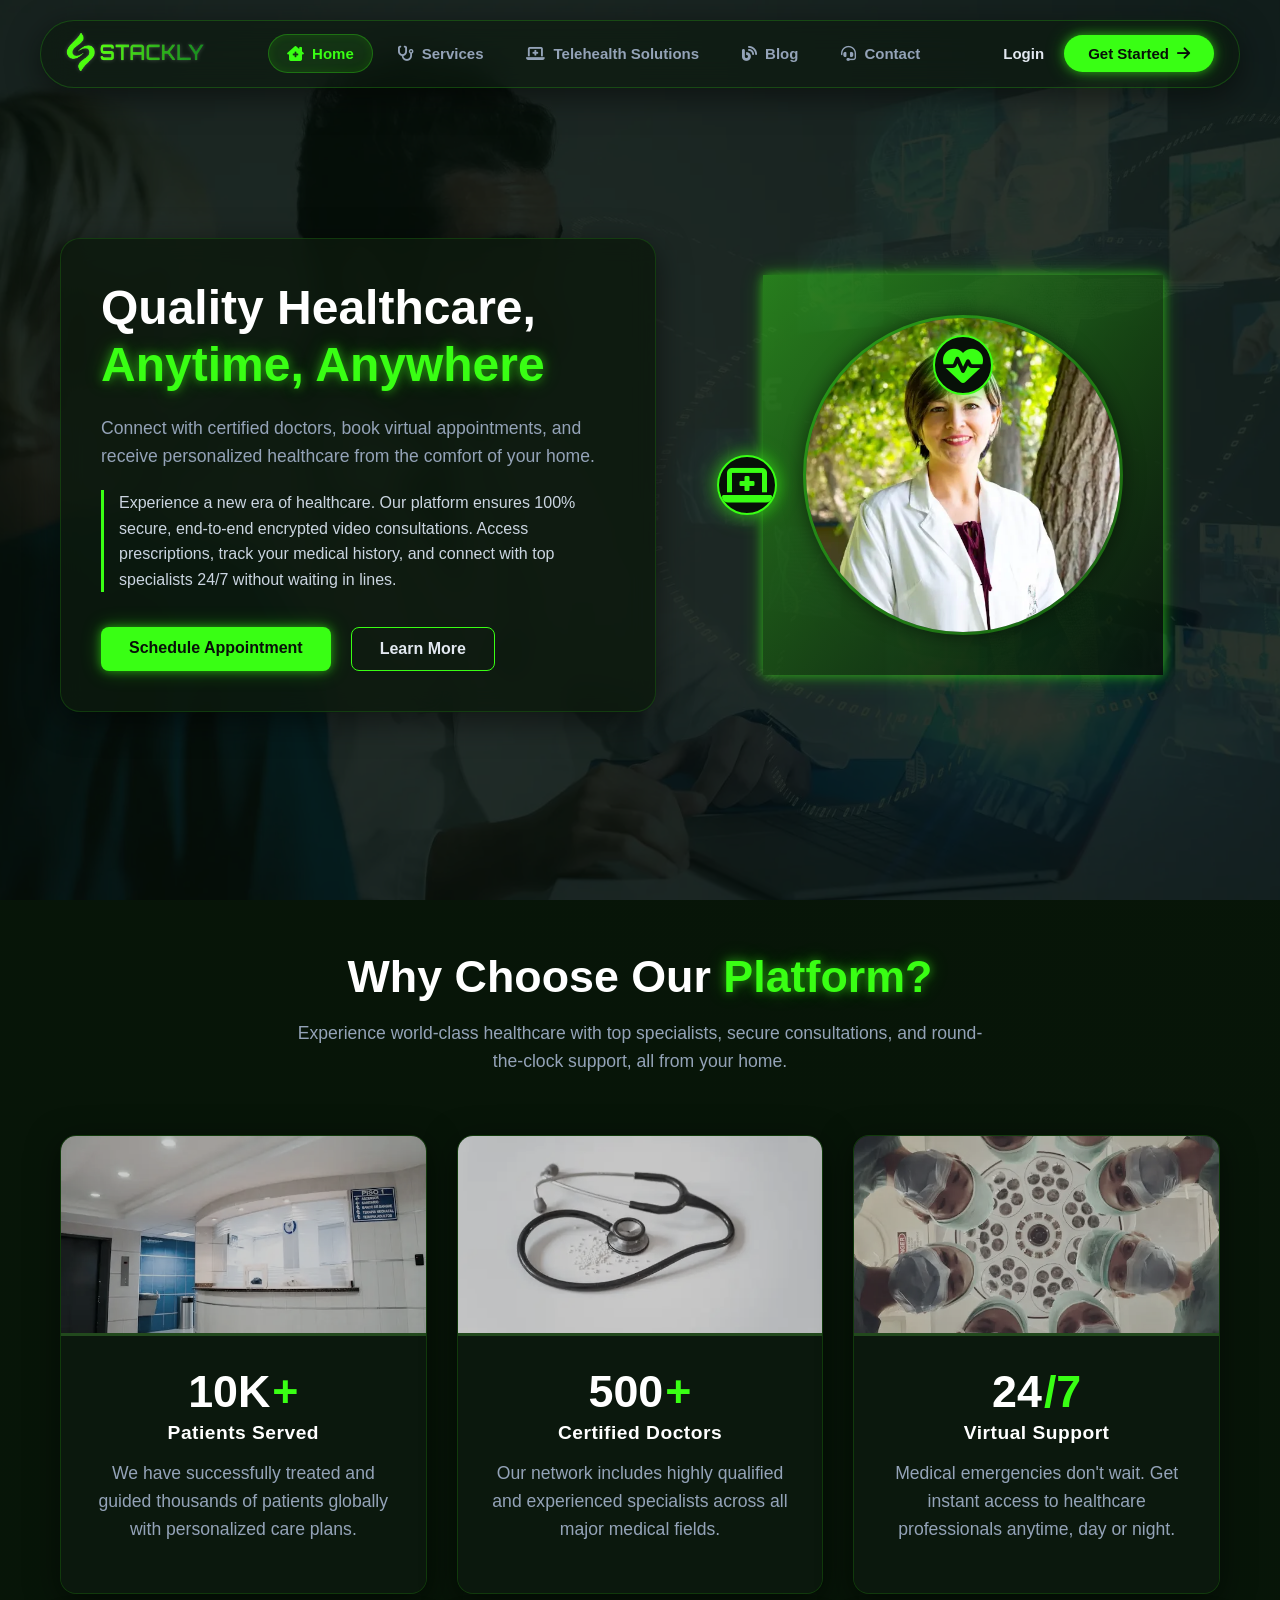
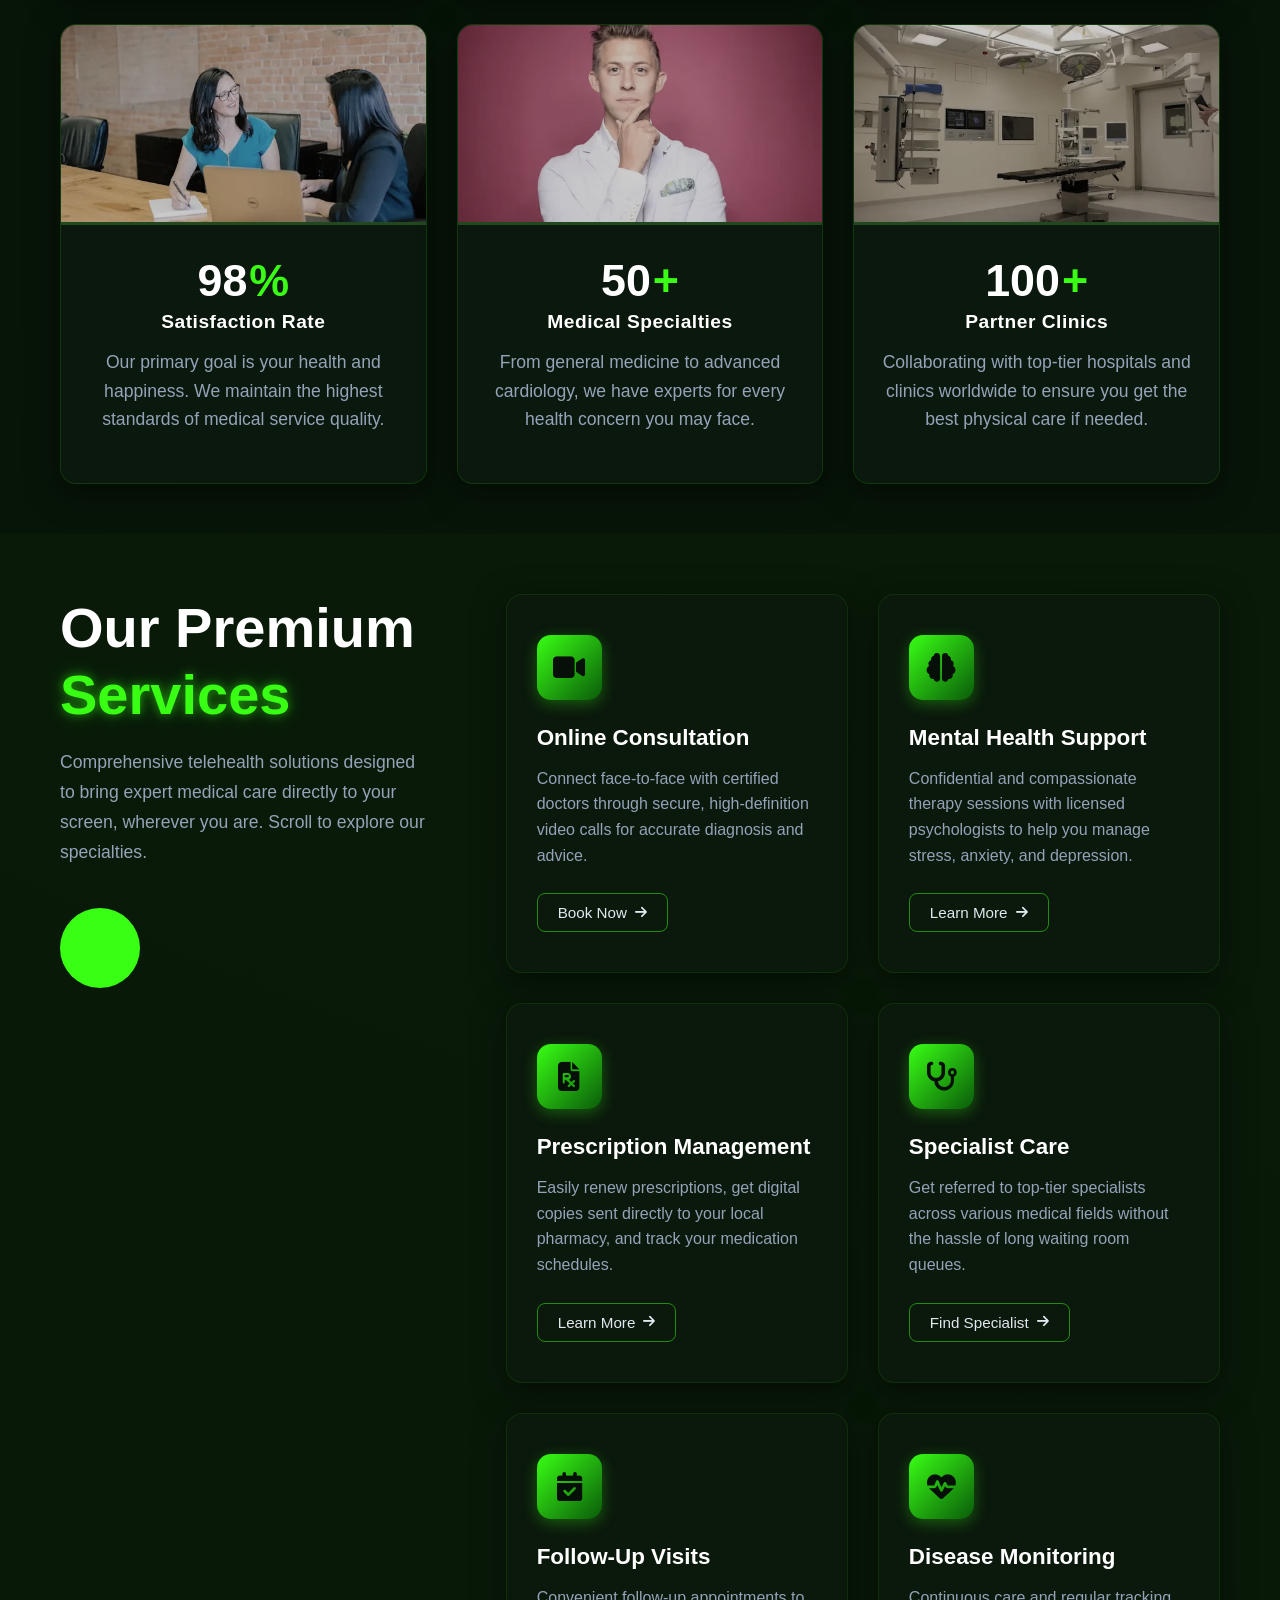
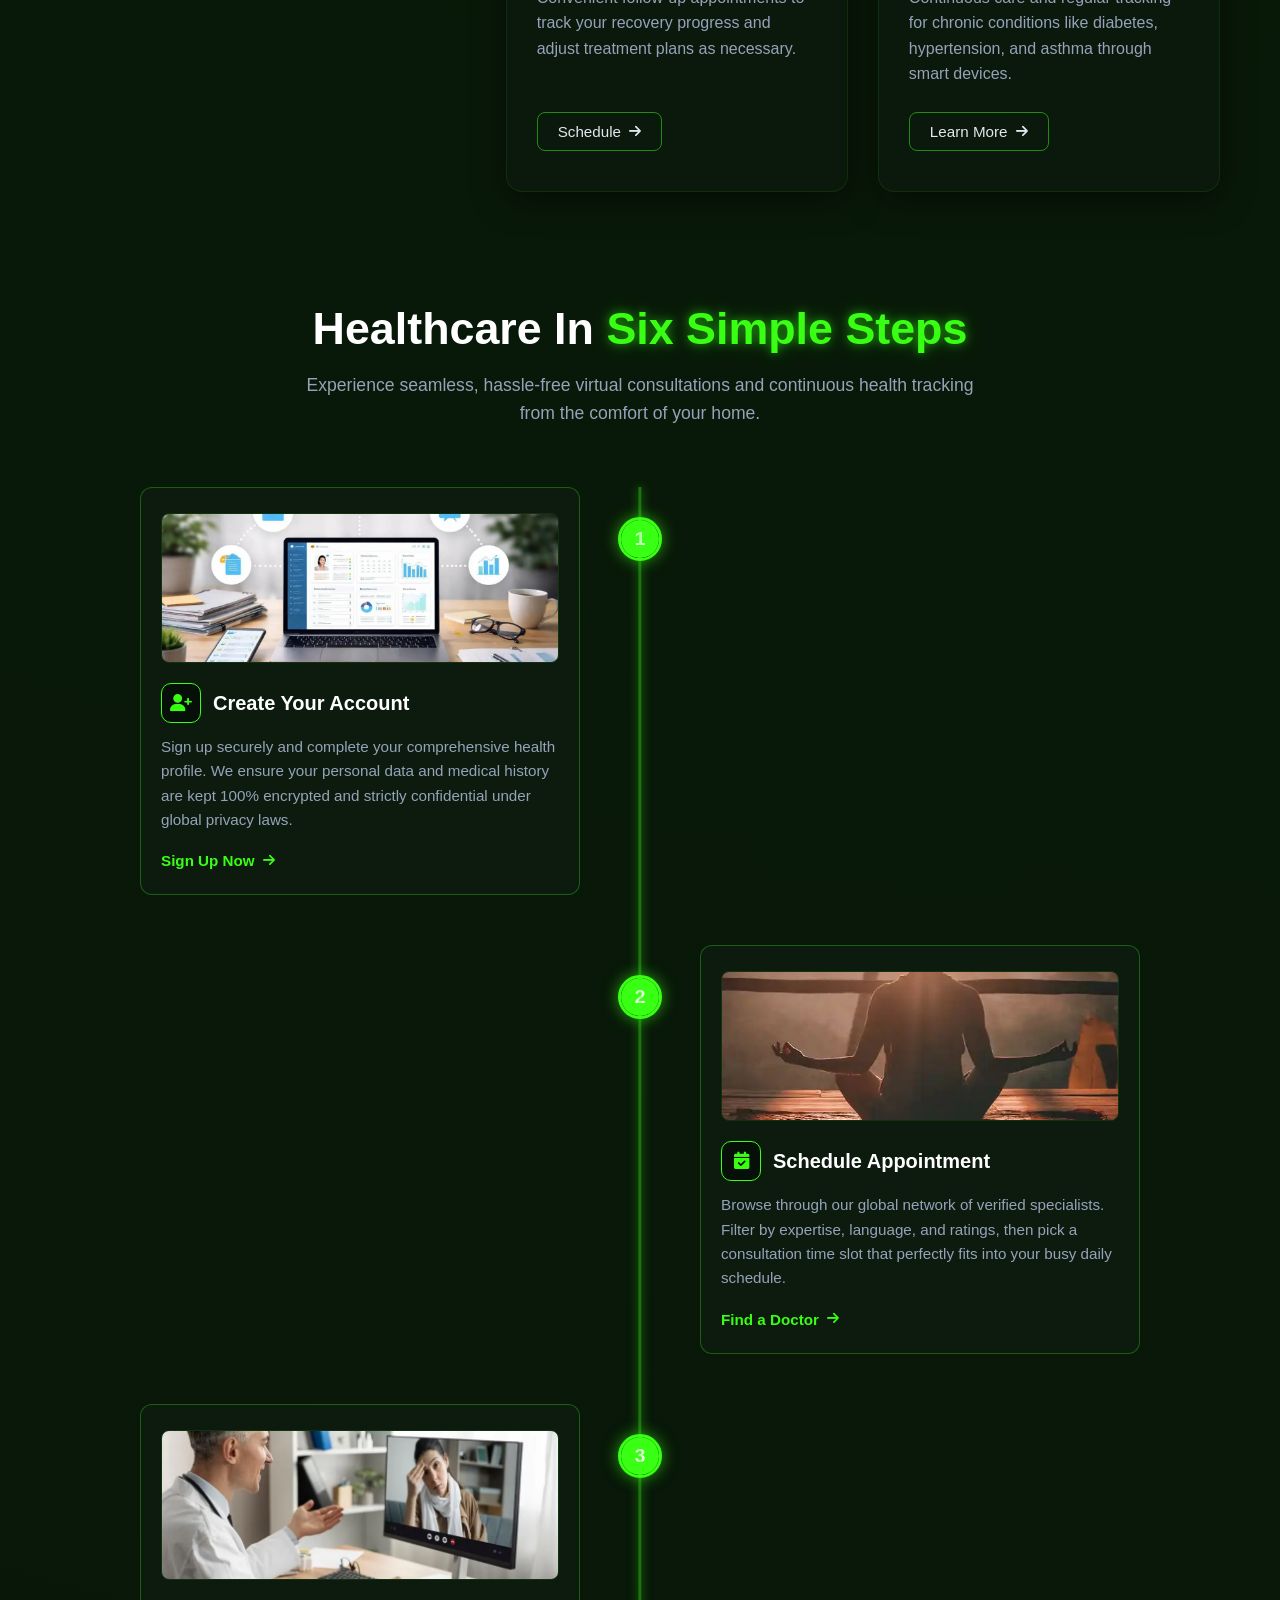
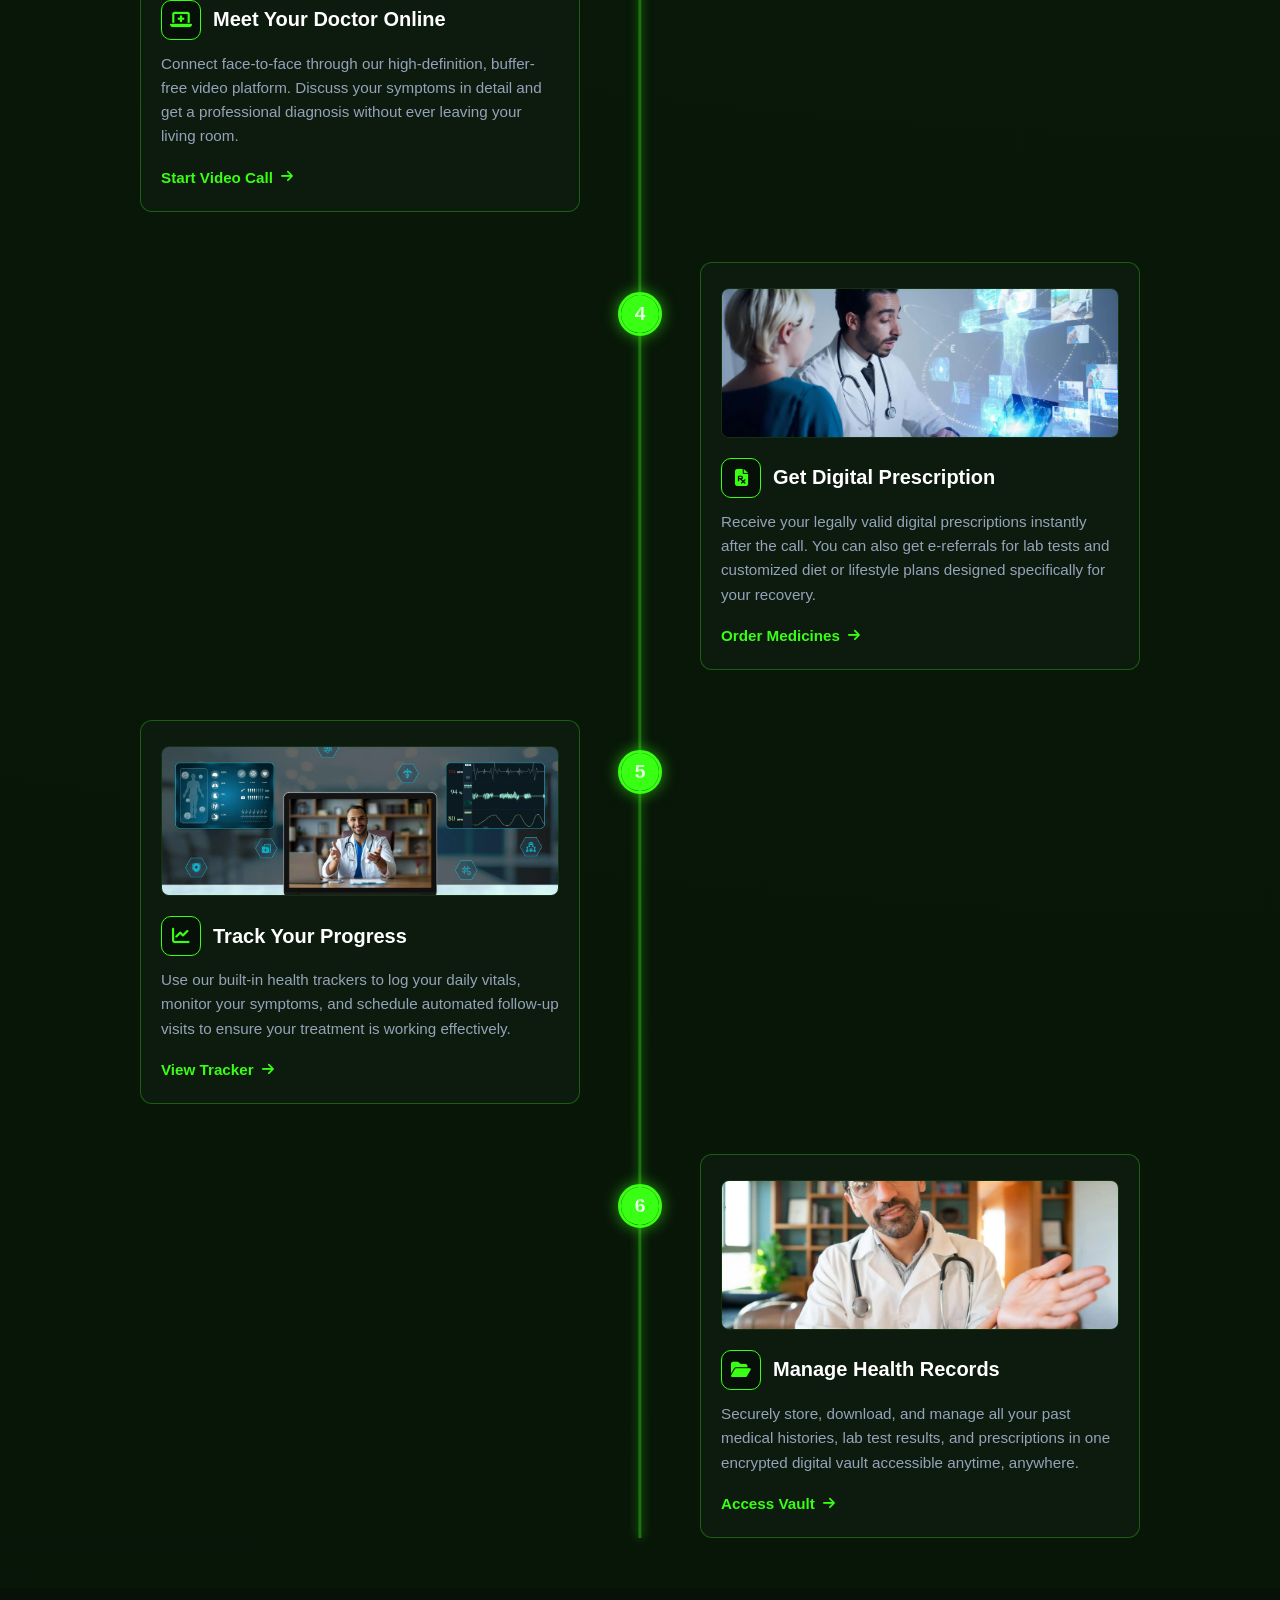
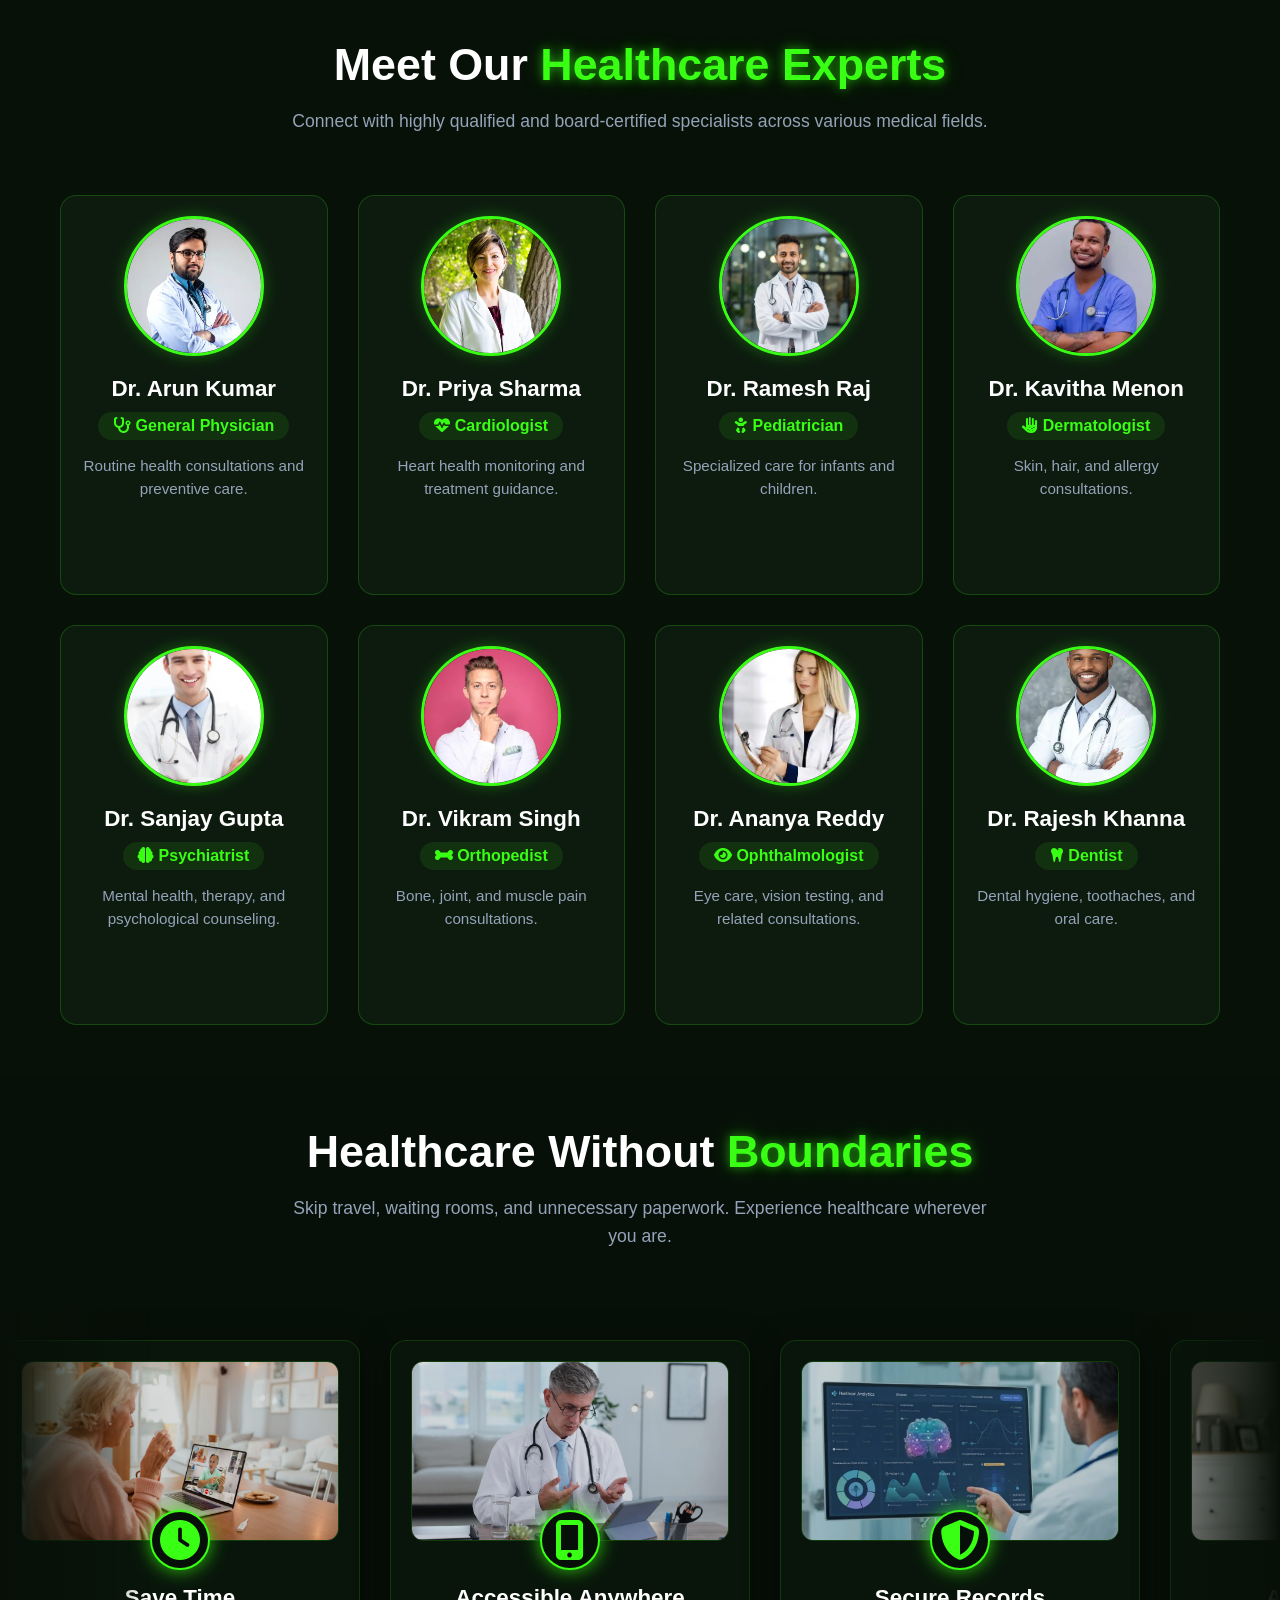
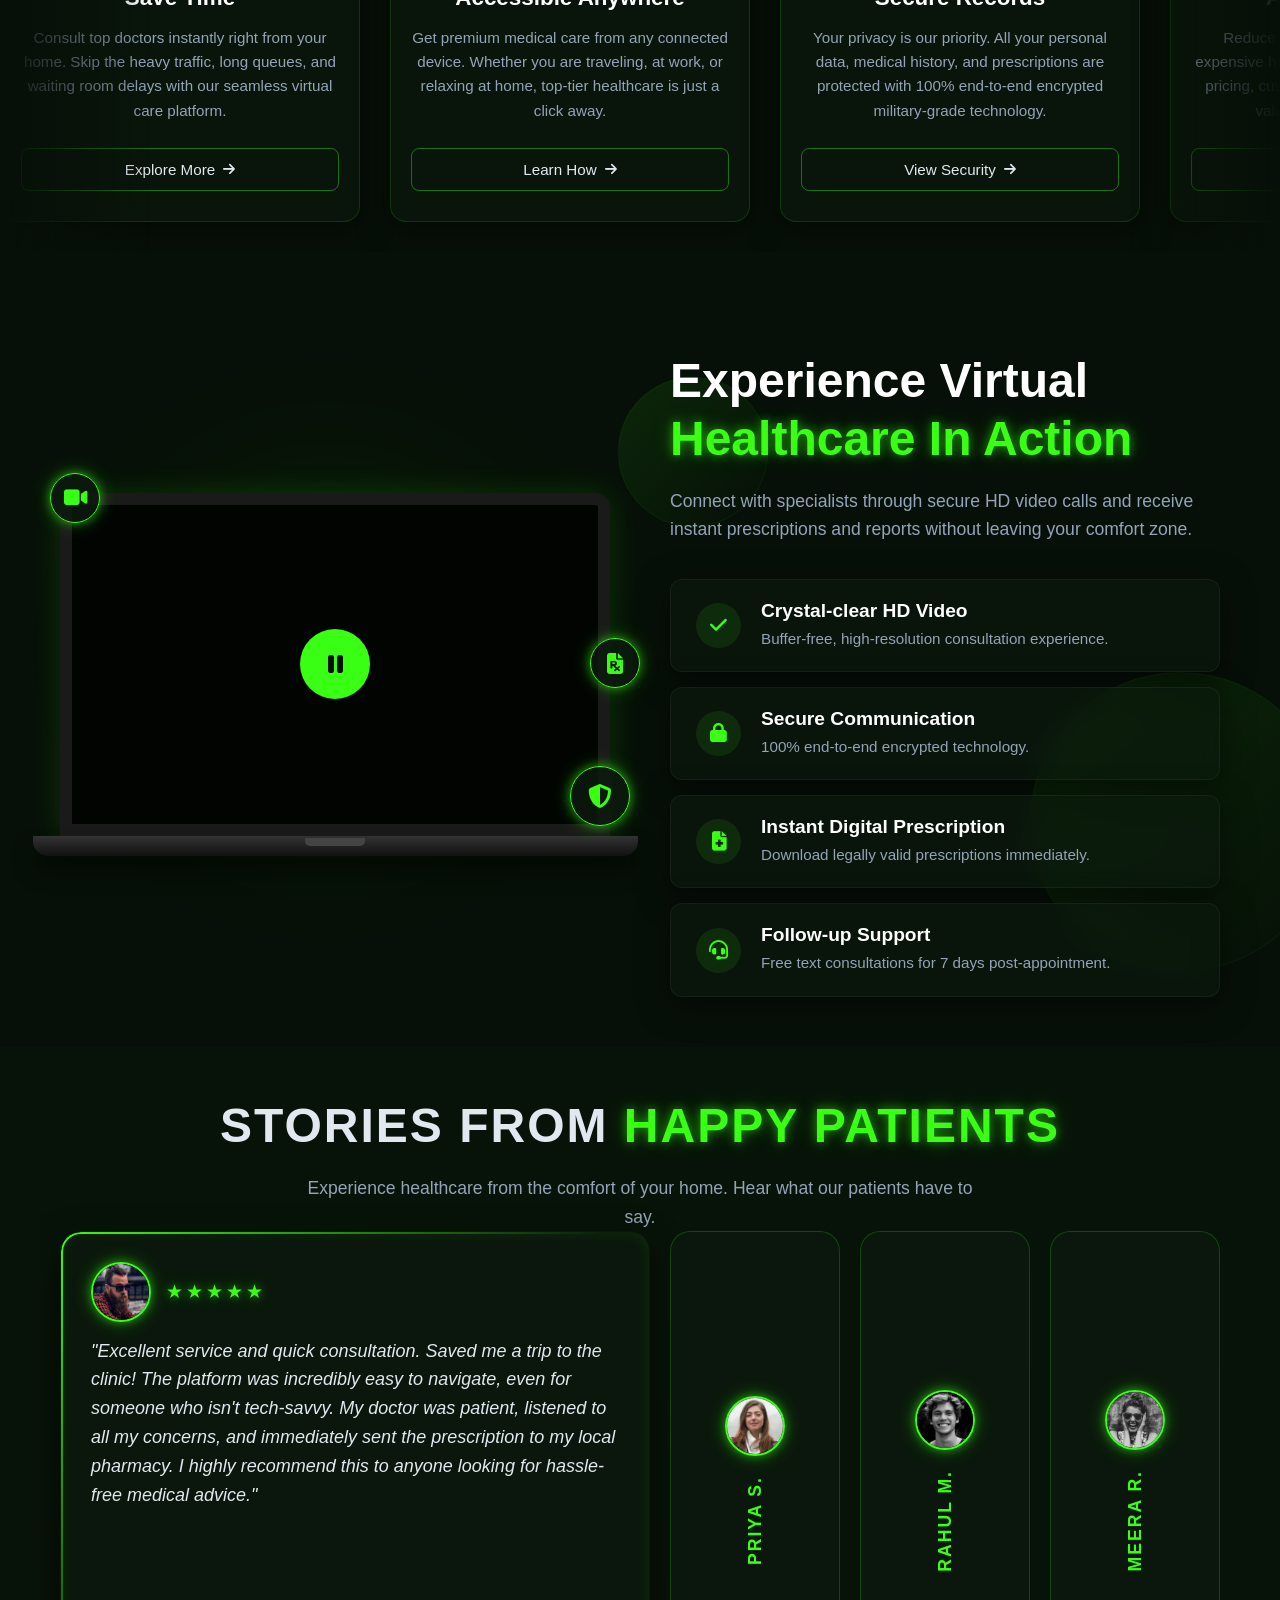
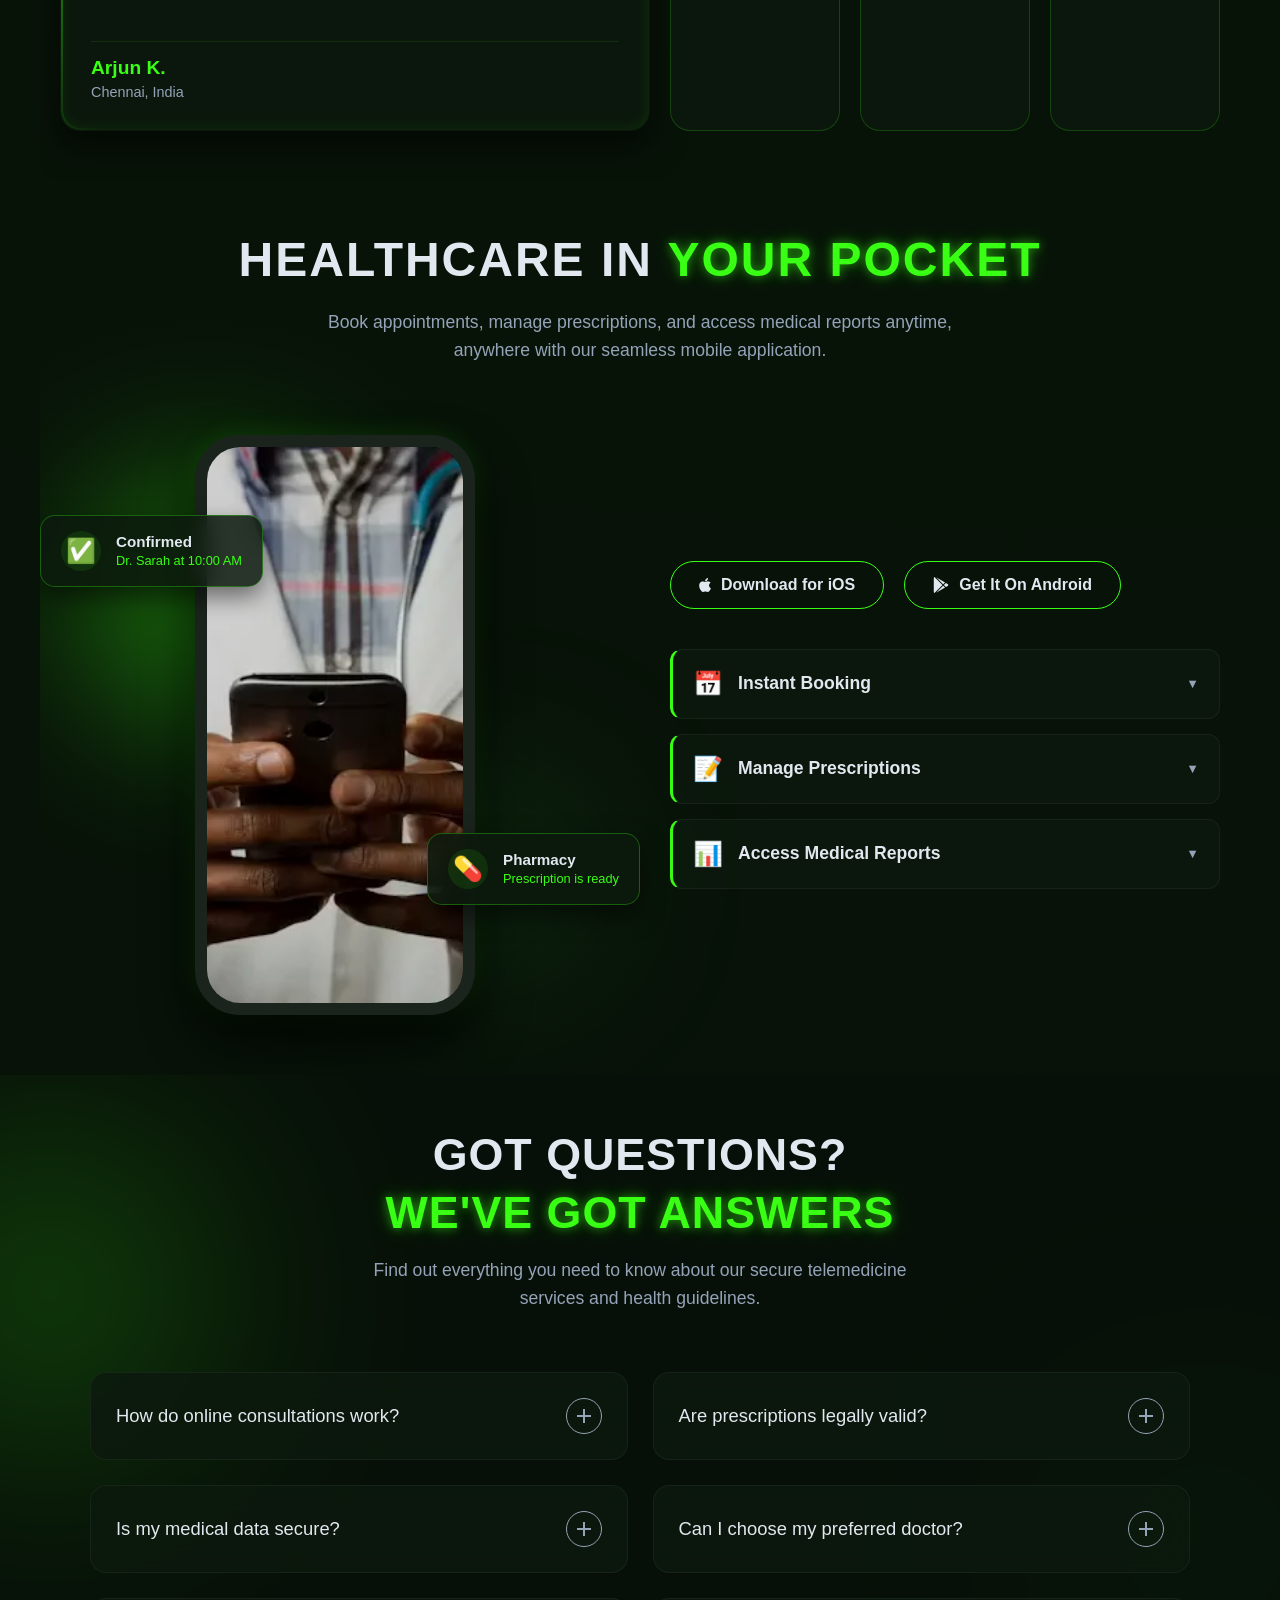
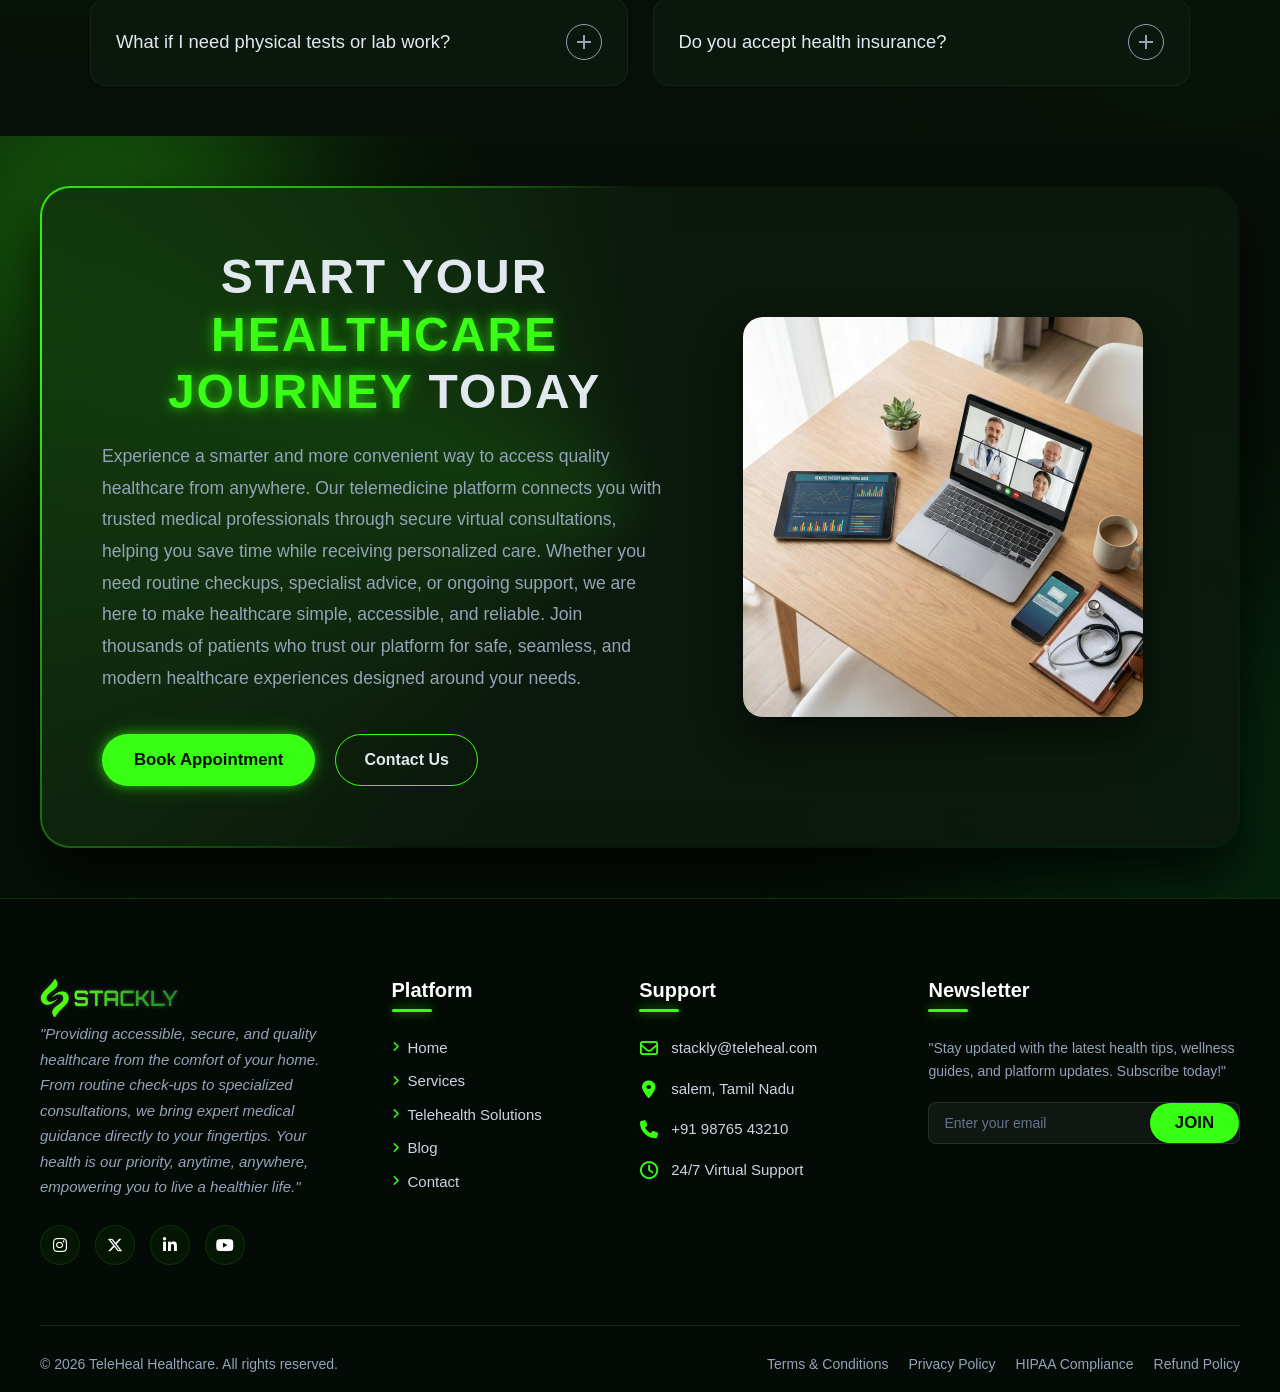
==== commit 9beff900: "Telemedicine & Telehealth" ====
--- a/index.html
+++ b/index.html
@@ -4,7 +4,7 @@
 <head>
     <meta charset="UTF-8">
     <meta name="viewport" content="width=device-width, initial-scale=1.0">
-    <title>Stackly Air - Home Page</title>
+    <title>Stackly - Home Page</title>
     <link rel="stylesheet" href="https://cdnjs.cloudflare.com/ajax/libs/font-awesome/6.5.2/css/all.min.css">
     <link rel="stylesheet" href="style.css">
     <link rel="stylesheet" href="common.css">
--- a/style.css
+++ b/style.css
@@ -1,3113 +1,3395 @@
 /* Color Palette (Remains Same) */
 :root {
-    --neon-green: #39ff14;
-    --neon-glow: 0 0 10px rgba(57, 255, 20, 0.5), 0 0 20px rgba(57, 255, 20, 0.3);
-    --dark-bg: #071008;
-    --form-bg: rgba(12, 25, 14, 0.85);
-    --text-light: #e2e8f0;
-    --text-muted: #94a3b8;
-    --nav-bg: rgba(12, 25, 14, 0.65);
+  --neon-green: #39ff14;
+  --neon-glow: 0 0 10px rgba(57, 255, 20, 0.5), 0 0 20px rgba(57, 255, 20, 0.3);
+  --dark-bg: #071008;
+  --form-bg: rgba(12, 25, 14, 0.85);
+  --text-light: #e2e8f0;
+  --text-muted: #94a3b8;
+  --nav-bg: rgba(12, 25, 14, 0.65);
 }
 
 /* Reset & Base Styles */
 * {
-    margin: 0;
-    padding: 0;
-    box-sizing: border-box;
-    font-family: 'Segoe UI', Tahoma, Geneva, Verdana, sans-serif;
+  margin: 0;
+  padding: 0;
+  box-sizing: border-box;
+  font-family: "Segoe UI", Tahoma, Geneva, Verdana, sans-serif;
 }
 
 body {
-    background-color: var(--dark-bg);
-    color: var(--text-light);
-    overflow-x: hidden;
+  background-color: var(--dark-bg);
+  color: var(--text-light);
+  overflow-x: hidden;
 }
 
 .container {
-    max-width: 1200px;
-    margin: 0 auto;
-    padding: 0 20px;
+  max-width: 1200px;
+  margin: 0 auto;
+  padding: 0 20px;
 }
 
 /* =========================================
    HERO SECTION & BACKGROUND
    ========================================= */
 .hero-section {
-    position: relative;
-    min-height: 100vh;
-    display: flex;
-    align-items: center;
-    padding: 100px 0 50px;
+  position: relative;
+  min-height: 100vh;
+  display: flex;
+  align-items: center;
+  padding: 100px 0 50px;
 }
 
 .hero-bg {
-    position: absolute;
-    top: 0;
-    left: 0;
-    width: 100%;
-    height: 100%;
-    background-image: url('./asset/s16.webp');
-    background-attachment: fixed;
-    background-position: center;
-    background-size: cover;
-    z-index: -2;
+  position: absolute;
+  top: 0;
+  left: 0;
+  width: 100%;
+  height: 100%;
+  background-image: url("./asset/s16.webp");
+  background-attachment: fixed;
+  background-position: center;
+  background-size: cover;
+  z-index: -2;
 }
 
 .hero-bg::after {
-    content: '';
-    position: absolute;
-    top: 0;
-    left: 0;
-    width: 100%;
-    height: 100%;
-    background: rgba(7, 16, 8, 0.85);
-    z-index: -1;
+  content: "";
+  position: absolute;
+  top: 0;
+  left: 0;
+  width: 100%;
+  height: 100%;
+  background: rgba(7, 16, 8, 0.85);
+  z-index: -1;
 }
 
 .hero-container {
-    display: flex;
-    align-items: center;
-    justify-content: space-between;
-    gap: 50px;
-    width: 100%;
+  display: flex;
+  align-items: center;
+  justify-content: space-between;
+  gap: 50px;
+  width: 100%;
 }
 
 /* =========================================
    GLASS CARD & TEXT CONTENT
    ========================================= */
 .glass-card {
-    background: var(--form-bg);
-    backdrop-filter: blur(12px);
-    -webkit-backdrop-filter: blur(12px);
-    border: 1px solid rgba(57, 255, 20, 0.15);
-    padding: 40px;
-    border-radius: 20px;
-    flex: 1;
-    max-width: 600px;
-    box-shadow: 0 8px 32px rgba(0, 0, 0, 0.5);
+  background: var(--form-bg);
+  backdrop-filter: blur(12px);
+  -webkit-backdrop-filter: blur(12px);
+  border: 1px solid rgba(57, 255, 20, 0.15);
+  padding: 40px;
+  border-radius: 20px;
+  flex: 1;
+  max-width: 600px;
+  box-shadow: 0 8px 32px rgba(0, 0, 0, 0.5);
 }
 
 .glass-card h1 {
-    font-size: 3rem;
-    line-height: 1.2;
-    margin-bottom: 20px;
-    color: #fff;
+  font-size: 3rem;
+  line-height: 1.2;
+  margin-bottom: 20px;
+  color: #fff;
 }
 
 .neon-text {
-    color: var(--neon-green);
-    text-shadow: var(--neon-glow);
+  color: var(--neon-green);
+  text-shadow: var(--neon-glow);
 }
 
 .glass-card p {
-    font-size: 1.1rem;
-    color: var(--text-muted);
-    margin-bottom: 20px;
-    line-height: 1.6;
+  font-size: 1.1rem;
+  color: var(--text-muted);
+  margin-bottom: 20px;
+  line-height: 1.6;
 }
 
 /* Extra Content Style */
 .glass-card .extra-content {
-    font-size: 1rem;
-    color: #cbd5e1; 
-    margin-bottom: 35px;
-    padding-left: 15px;
-    border-left: 3px solid var(--neon-green);
+  font-size: 1rem;
+  color: #cbd5e1;
+  margin-bottom: 35px;
+  padding-left: 15px;
+  border-left: 3px solid var(--neon-green);
 }
 
 /* Buttons */
 .hero-buttons {
-    display: flex;
-    gap: 20px;
+  display: flex;
+  gap: 20px;
 }
 
 .btn {
-    padding: 12px 28px;
-    border-radius: 8px;
-    text-decoration: none;
-    font-weight: 600;
-    transition: all 0.3s ease;
-    cursor: pointer;
+  padding: 12px 28px;
+  border-radius: 8px;
+  text-decoration: none;
+  font-weight: 600;
+  transition: all 0.3s ease;
+  cursor: pointer;
 }
 
 .btn-primary {
-    background: var(--neon-green);
-    color: var(--dark-bg);
-    box-shadow: var(--neon-glow);
+  background: var(--neon-green);
+  color: var(--dark-bg);
+  box-shadow: var(--neon-glow);
 }
 .btn-primary:hover {
-    background: #fff;
-    box-shadow: 0 0 25px rgba(57, 255, 20, 0.8);
+  background: #fff;
+  box-shadow: 0 0 25px rgba(57, 255, 20, 0.8);
 }
 
 .btn-secondary {
-    background: transparent;
-    color: var(--text-light);
-    border: 1px solid var(--neon-green);
+  background: transparent;
+  color: var(--text-light);
+  border: 1px solid var(--neon-green);
 }
 .btn-secondary:hover {
-    background: rgba(57, 255, 20, 0.1);
-    box-shadow: var(--neon-glow);
+  background: rgba(57, 255, 20, 0.1);
+  box-shadow: var(--neon-glow);
 }
 
 /* =========================================
    IMAGE SLIDER & ANIMATED BLOB
    ========================================= */
 .hero-visuals {
-    flex: 1;
-    position: relative;
-    display: flex;
-    justify-content: center;
-    align-items: center;
+  flex: 1;
+  position: relative;
+  display: flex;
+  justify-content: center;
+  align-items: center;
 }
 
 .blob-container {
-    position: relative;
-    width: 400px;
-    height: 400px;
-    display: flex;
-    justify-content: center;
-    align-items: center;
+  position: relative;
+  width: 400px;
+  height: 400px;
+  display: flex;
+  justify-content: center;
+  align-items: center;
 }
 
 .animated-blob {
-    position: absolute;
-    width: 100%;
-    height: 100%;
-    background: linear-gradient(135deg, rgba(57, 255, 20, 0.4), rgba(7, 16, 8, 0.8));
-    animation: blob-bounce 8s infinite alternate;
-    z-index: 1;
-    box-shadow: var(--neon-glow);
+  position: absolute;
+  width: 100%;
+  height: 100%;
+  background: linear-gradient(
+    135deg,
+    rgba(57, 255, 20, 0.4),
+    rgba(7, 16, 8, 0.8)
+  );
+  animation: blob-bounce 8s infinite alternate;
+  z-index: 1;
+  box-shadow: var(--neon-glow);
 }
 
 @keyframes blob-bounce {
-    0% { border-radius: 40% 60% 70% 30% / 40% 50% 60% 50%; }
-    100% { border-radius: 60% 40% 30% 70% / 60% 30% 70% 40%; }
+  0% {
+    border-radius: 40% 60% 70% 30% / 40% 50% 60% 50%;
+  }
+  100% {
+    border-radius: 60% 40% 30% 70% / 60% 30% 70% 40%;
+  }
 }
 
 /* Image Slider Setup */
 .doctor-slider {
-    width: 320px;
-    height: 320px;
-    position: relative;
-    border-radius: 50%;
-    z-index: 2;
-    border: 3px solid rgba(57, 255, 20, 0.3);
-    overflow: hidden;
-    box-shadow: 0 0 20px rgba(0,0,0,0.5);
+  width: 320px;
+  height: 320px;
+  position: relative;
+  border-radius: 50%;
+  z-index: 2;
+  border: 3px solid rgba(57, 255, 20, 0.3);
+  overflow: hidden;
+  box-shadow: 0 0 20px rgba(0, 0, 0, 0.5);
 }
 
 .doctor-slider .slide {
-    position: absolute;
-    top: 0;
-    left: 0;
-    width: 100%;
-    height: 100%;
-    object-fit: cover;
-    opacity: 0; 
-    transform: scale(1.05); 
-    transition: opacity 1s ease-in-out, transform 1s ease-in-out;
+  position: absolute;
+  top: 0;
+  left: 0;
+  width: 100%;
+  height: 100%;
+  object-fit: cover;
+  opacity: 0;
+  transform: scale(1.05);
+  transition:
+    opacity 1s ease-in-out,
+    transform 1s ease-in-out;
 }
 
 .doctor-slider .slide.active {
-    opacity: 1; 
-    transform: scale(1);
+  opacity: 1;
+  transform: scale(1);
 }
 
 /* =========================================
    FLOATING ICONS (FIXED POSITIONING)
    ========================================= */
 .floating-icon {
-    position: absolute;
-    background: var(--form-bg);
-    border: 1px solid var(--neon-green);
-    color: var(--neon-green);
-    width: 60px;
-    height: 60px;
-    border-radius: 50%;
-    display: flex;
-    justify-content: center;
-    align-items: center;
-    font-size: 1.5rem;
-    box-shadow: var(--neon-glow);
-    z-index: 10;
-    animation: float 4s ease-in-out infinite;
+  position: absolute;
+  background: var(--form-bg);
+  border: 1px solid var(--neon-green);
+  color: var(--neon-green);
+  width: 60px;
+  height: 60px;
+  border-radius: 50%;
+  display: flex;
+  justify-content: center;
+  align-items: center;
+  font-size: 1.5rem;
+  box-shadow: var(--neon-glow);
+  z-index: 10;
+  animation: float 4s ease-in-out infinite;
 }
 
 /* Evenly distributed coordinates */
-.icon-1 { 
-    top: 5%; 
-    right: 5%; 
-    animation-delay: 0s; 
-}
-.icon-2 { 
-    top: 45%; 
-    left: 0%; 
-    animation-delay: 1.5s; 
-}
-.icon-3 { 
-    bottom: 5%; 
-    right: 15%; 
-    animation-delay: 3s; 
+.icon-1 {
+  top: 5%;
+  right: 5%;
+  animation-delay: 0s;
+}
+.icon-2 {
+  top: 45%;
+  left: 0%;
+  animation-delay: 1.5s;
+}
+.icon-3 {
+  bottom: 5%;
+  right: 15%;
+  animation-delay: 3s;
 }
 
 @keyframes float {
-    0% { transform: translateY(0px); }
-    50% { transform: translateY(-15px); }
-    100% { transform: translateY(0px); }
+  0% {
+    transform: translateY(0px);
+  }
+  50% {
+    transform: translateY(-15px);
+  }
+  100% {
+    transform: translateY(0px);
+  }
 }
 
 /* --- Scroll Reveal --- */
 .scroll-reveal {
-    opacity: 0;
-    transform: translateY(30px);
-    transition: all 0.8s ease-out;
+  opacity: 0;
+  transform: translateY(30px);
+  transition: all 0.8s ease-out;
 }
 .scroll-reveal.active {
-    opacity: 1;
-    transform: translateY(0);
+  opacity: 1;
+  transform: translateY(0);
 }
 
 /* =========================================
    100% MOBILE RESPONSIVENESS
    ========================================= */
 @media (max-width: 992px) {
-    .hero-container {
-        flex-direction: column;
-        text-align: center;
-        margin-top: 40px;
-        gap: 60px;
-    }
-    
-    .glass-card { 
-        padding: 30px 20px; 
-        max-width: 100%;
-    }
-    
-    .glass-card .extra-content { 
-        border-left: none; 
-        border-bottom: 3px solid var(--neon-green); 
-        padding-bottom: 15px; 
-        padding-left: 0; 
-    }
-    
-    .hero-buttons { 
-        justify-content: center; 
-    }
-    
-    .blob-container { 
-        width: 350px; 
-        height: 350px; 
-    }
-    
-    .doctor-slider { 
-        width: 280px; 
-        height: 280px; 
-    }
-
-    /* Tablet Icon Positioning */
-    .icon-1 { right: 10%; top: 0; }
-    .icon-2 { left: 5%; }
-    .icon-3 { right: 20%; bottom: 0; }
+  .hero-container {
+    flex-direction: column;
+    text-align: center;
+    margin-top: 40px;
+    gap: 60px;
+  }
+
+  .glass-card {
+    padding: 30px 20px;
+    max-width: 100%;
+  }
+
+  .glass-card .extra-content {
+    border-left: none;
+    border-bottom: 3px solid var(--neon-green);
+    padding-bottom: 15px;
+    padding-left: 0;
+  }
+
+  .hero-buttons {
+    justify-content: center;
+  }
+
+  .blob-container {
+    width: 350px;
+    height: 350px;
+  }
+
+  .doctor-slider {
+    width: 280px;
+    height: 280px;
+  }
+
+  /* Tablet Icon Positioning */
+  .icon-1 {
+    right: 10%;
+    top: 0;
+  }
+  .icon-2 {
+    left: 5%;
+  }
+  .icon-3 {
+    right: 20%;
+    bottom: 0;
+  }
 }
 
 @media (max-width: 576px) {
-    .hero-section {
-        padding: 120px 0 50px;
-    }
-
-    .glass-card h1 { 
-        font-size: 2.2rem; 
-    }
-    
-    .hero-buttons { 
-        flex-direction: column; 
-    }
-    
-    .btn { 
-        width: 100%; 
-        text-align: center; 
-    }
-
-    .blob-container { 
-        width: 280px; 
-        height: 280px; 
-    }
-    
-    .doctor-slider { 
-        width: 220px; 
-        height: 220px; 
-    }
-
-    /* Mobile Icon Fixes (Scaled down to avoid overlapping) */
-    .floating-icon {
-        width: 45px;
-        height: 45px;
-        font-size: 1.1rem;
-    }
-    
-    .icon-1 { top: -5%; right: 5%; }
-    .icon-2 { top: 40%; left: -5%; }
-    .icon-3 { bottom: -5%; right: 10%; }
+  .hero-section {
+    padding: 120px 0 50px;
+  }
+
+  .glass-card h1 {
+    font-size: 2.2rem;
+  }
+
+  .hero-buttons {
+    flex-direction: column;
+  }
+
+  .btn {
+    width: 100%;
+    text-align: center;
+  }
+
+  .blob-container {
+    width: 280px;
+    height: 280px;
+  }
+
+  .doctor-slider {
+    width: 220px;
+    height: 220px;
+  }
+
+  /* Mobile Icon Fixes (Scaled down to avoid overlapping) */
+  .floating-icon {
+    width: 45px;
+    height: 45px;
+    font-size: 1.1rem;
+  }
+
+  .icon-1 {
+    top: -5%;
+    right: 5%;
+  }
+  .icon-2 {
+    top: 40%;
+    left: -5%;
+  }
+  .icon-3 {
+    bottom: -5%;
+    right: 10%;
+  }
 }
 /* Enhanced Statistics Section */
 .stats-section {
-    padding: 100px 0;
-    position: relative;
-    z-index: 5;
-    background-color: rgba(7, 16, 8, 0.5); /* Slight contrast from hero bg */
+  padding: 50px 0;
+  position: relative;
+  z-index: 5;
+  background-color: rgba(7, 16, 8, 0.5); /* Slight contrast from hero bg */
 }
 
 /* Section Heading Style */
 .section-heading {
-    text-align: center;
-    margin-bottom: 60px;
+  text-align: center;
+  margin-bottom: 60px;
 }
 
 .section-heading h2 {
-    font-size: 2.8rem;
-    color: #fff;
-    margin-bottom: 15px;
+  font-size: 2.8rem;
+  color: #fff;
+  margin-bottom: 15px;
 }
 
 .section-heading p {
-    font-size: 1.1rem;
-    color: var(--text-muted);
-    max-width: 700px;
-    margin: 0 auto;
-    line-height: 1.6;
+  font-size: 1.1rem;
+  color: var(--text-muted);
+  max-width: 700px;
+  margin: 0 auto;
+  line-height: 1.6;
 }
 
 /* Grid Layout */
 .stats-container {
-    display: grid;
-    grid-template-columns: repeat(auto-fit, minmax(280px, 1fr));
-    gap: 30px;
-    width: 100%;
+  display: grid;
+  grid-template-columns: repeat(auto-fit, minmax(280px, 1fr));
+  gap: 30px;
+  width: 100%;
 }
 
 /* Modified Glass Card for Images */
 .stats-card {
-    padding: 0; /* Removed padding to let image stretch to edges */
-    border-radius: 16px;
-    overflow: hidden; /* Keeps image inside rounded corners */
-    display: flex;
-    flex-direction: column;
-    transition: transform 0.4s ease, box-shadow 0.4s ease, border-color 0.4s ease;
-    cursor: pointer;
+  padding: 0; /* Removed padding to let image stretch to edges */
+  border-radius: 16px;
+  overflow: hidden; /* Keeps image inside rounded corners */
+  display: flex;
+  flex-direction: column;
+  transition:
+    transform 0.4s ease,
+    box-shadow 0.4s ease,
+    border-color 0.4s ease;
+  cursor: pointer;
 }
 
 /* Premium Hover Effect */
 .stats-card:hover {
-    transform: translateY(-12px);
-    border-color: var(--neon-green);
-    box-shadow: var(--neon-glow);
+  transform: translateY(-12px);
+  border-color: var(--neon-green);
+  box-shadow: var(--neon-glow);
 }
 
 /* Card Image Style */
 .card-img {
-    width: 100%;
-    height: 200px;
-    object-fit: cover;
-    border-bottom: 3px solid rgba(57, 255, 20, 0.3); /* Subtle neon line below image */
-    transition: filter 0.4s ease, transform 0.4s ease;
-    filter: grayscale(40%) brightness(0.8); /* Darken slightly to match theme */
+  width: 100%;
+  height: 200px;
+  object-fit: cover;
+  border-bottom: 3px solid rgba(57, 255, 20, 0.3); /* Subtle neon line below image */
+  transition:
+    filter 0.4s ease,
+    transform 0.4s ease;
+  filter: grayscale(40%) brightness(0.8); /* Darken slightly to match theme */
 }
 
 .stats-card:hover .card-img {
-    filter: grayscale(0%) brightness(1); /* Full color on hover */
-    transform: scale(1.05); /* Slight zoom on hover */
+  filter: grayscale(0%) brightness(1); /* Full color on hover */
+  transform: scale(1.05); /* Slight zoom on hover */
 }
 
 /* Content Area Inside Card */
 .card-content {
-    padding: 30px 25px;
-    text-align: center;
-    background: var(--form-bg);
-    flex-grow: 1; /* Pushes content to fill space evenly */
+  padding: 30px 25px;
+  text-align: center;
+  background: var(--form-bg);
+  flex-grow: 1; /* Pushes content to fill space evenly */
 }
 
 /* Numbers & Symbols Layout */
 .stats-number {
-    font-size: 2.8rem;
-    font-weight: 800;
-    color: #fff;
-    margin-bottom: 5px;
-    font-variant-numeric: tabular-nums;
+  font-size: 2.8rem;
+  font-weight: 800;
+  color: #fff;
+  margin-bottom: 5px;
+  font-variant-numeric: tabular-nums;
 }
 
 .stats-card:hover .stats-number {
-    color: var(--neon-green);
-    text-shadow: var(--neon-glow);
+  color: var(--neon-green);
+  text-shadow: var(--neon-glow);
 }
 
 .symbol {
-    color: var(--neon-green);
-    margin-left: 2px;
+  color: var(--neon-green);
+  margin-left: 2px;
 }
 
 /* Text Labels */
 .stats-label {
-    font-size: 1.2rem;
-    color: #fff;
-    font-weight: 600;
-    margin-bottom: 15px;
-    letter-spacing: 0.5px;
+  font-size: 1.2rem;
+  color: #fff;
+  font-weight: 600;
+  margin-bottom: 15px;
+  letter-spacing: 0.5px;
 }
 
 .stats-desc {
-    font-size: 0.95rem;
-    color: var(--text-muted);
-    line-height: 1.6;
+  font-size: 0.95rem;
+  color: var(--text-muted);
+  line-height: 1.6;
 }
 
 /* Mobile Responsiveness */
 @media (max-width: 768px) {
-    .section-heading h2 {
-        font-size: 2.2rem;
-    }
-    .stats-container {
-        gap: 20px;
-    }
-    .card-img {
-        height: 180px;
-    }
-}
-
+  .section-heading h2 {
+    font-size: 2.2rem;
+  }
+  .stats-container {
+    gap: 20px;
+  }
+  .card-img {
+    height: 180px;
+  }
+}
 
 /* =========================================
    3. STICKY SERVICES SECTION - FULL CSS
    ========================================= */
 
 .services-section {
-    padding: 120px 0;
-    position: relative;
-    z-index: 5;
+  padding: 60px 0;
+  position: relative;
+  z-index: 5;
 }
 
 /* Split Layout Container */
 .services-split-layout {
-    display: flex;
-    align-items: flex-start;
-    gap: 60px;
+  display: flex;
+  align-items: flex-start;
+  gap: 60px;
 }
 
 /* -------------------------------------
    LEFT SIDE - STICKY AREA
 ---------------------------------------- */
 .sticky-left {
-    position: sticky;
-    top: 150px; /* Distance from top when sticking */
-    width: 35%;
-    padding-right: 20px;
+  position: sticky;
+  top: 150px; /* Distance from top when sticking */
+  width: 35%;
+  padding-right: 20px;
 }
 
 .sticky-left h2 {
-    font-size: 3.5rem;
-    line-height: 1.2;
-    color: #fff;
-    margin-bottom: 20px;
+  font-size: 3.5rem;
+  line-height: 1.2;
+  color: #fff;
+  margin-bottom: 20px;
 }
 
 .sticky-left p {
-    font-size: 1.1rem;
-    color: var(--text-muted);
-    line-height: 1.7;
-    margin-bottom: 40px;
+  font-size: 1.1rem;
+  color: var(--text-muted);
+  line-height: 1.7;
+  margin-bottom: 40px;
 }
 
 /* Glowing Visual on Sticky Side */
 .sticky-visual {
-    position: relative;
-    width: 80px;
-    height: 80px;
-    display: flex;
-    justify-content: center;
-    align-items: center;
+  position: relative;
+  width: 80px;
+  height: 80px;
+  display: flex;
+  justify-content: center;
+  align-items: center;
 }
 
 .sticky-visual i {
-    font-size: 2.5rem;
-    color: var(--neon-green);
-    z-index: 2;
+  font-size: 2.5rem;
+  color: var(--neon-green);
+  z-index: 2;
 }
 
 .pulse-ring {
-    position: absolute;
-    width: 100%;
-    height: 100%;
-    border-radius: 50%;
-    background: rgba(57, 255, 20, 0.2);
-    animation: pulsate 2s infinite ease-out;
-    z-index: 1;
+  position: absolute;
+  width: 100%;
+  height: 100%;
+  border-radius: 50%;
+  background: rgba(57, 255, 20, 0.2);
+  animation: pulsate 2s infinite ease-out;
+  z-index: 1;
 }
 
 @keyframes pulsate {
-    0% { transform: scale(0.8); opacity: 1; }
-    100% { transform: scale(1.8); opacity: 0; }
+  0% {
+    transform: scale(0.8);
+    opacity: 1;
+  }
+  100% {
+    transform: scale(1.8);
+    opacity: 0;
+  }
 }
 
 /* -------------------------------------
    RIGHT SIDE - SCROLLING CARDS AREA
 ---------------------------------------- */
 .scrolling-right {
-    width: 65%;
-    display: grid;
-    grid-template-columns: repeat(2, 1fr); /* 2 columns on the right */
-    gap: 30px;
+  width: 65%;
+  display: grid;
+  grid-template-columns: repeat(2, 1fr); /* 2 columns on the right */
+  gap: 30px;
 }
 
 /* Service Card Styles */
 .service-card {
-    padding: 40px 30px;
-    border-radius: 16px;
-    background: var(--form-bg);
-    border: 1px solid rgba(57, 255, 20, 0.1);
-    backdrop-filter: blur(10px);
-    transition: transform 0.4s ease, box-shadow 0.4s ease, border-color 0.4s ease;
-    cursor: pointer;
-    
-    /* Flexbox layout to align buttons at the bottom */
-    display: flex;
-    flex-direction: column;
-    align-items: flex-start;
+  padding: 40px 30px;
+  border-radius: 16px;
+  background: var(--form-bg);
+  border: 1px solid rgba(57, 255, 20, 0.1);
+  backdrop-filter: blur(10px);
+  transition:
+    transform 0.4s ease,
+    box-shadow 0.4s ease,
+    border-color 0.4s ease;
+  cursor: pointer;
+
+  /* Flexbox layout to align buttons at the bottom */
+  display: flex;
+  flex-direction: column;
+  align-items: flex-start;
 }
 
 /* Premium Card Hover Effect */
 .service-card:hover {
-    transform: translateY(-8px);
-    border-color: var(--neon-green);
-    box-shadow: var(--neon-glow);
+  transform: translateY(-8px);
+  border-color: var(--neon-green);
+  box-shadow: var(--neon-glow);
 }
 
 /* Icon Gradient */
 .icon-gradient-bg {
-    width: 65px;
-    height: 65px;
-    background: linear-gradient(135deg, var(--neon-green) 0%, #0a5c0a 100%);
-    border-radius: 14px;
-    display: flex;
-    justify-content: center;
-    align-items: center;
-    margin-bottom: 25px;
-    box-shadow: 0 4px 15px rgba(57, 255, 20, 0.3);
-    transition: transform 0.4s ease;
+  width: 65px;
+  height: 65px;
+  background: linear-gradient(135deg, var(--neon-green) 0%, #0a5c0a 100%);
+  border-radius: 14px;
+  display: flex;
+  justify-content: center;
+  align-items: center;
+  margin-bottom: 25px;
+  box-shadow: 0 4px 15px rgba(57, 255, 20, 0.3);
+  transition: transform 0.4s ease;
 }
 
 .icon-gradient-bg i {
-    font-size: 1.8rem;
-    color: var(--dark-bg);
+  font-size: 1.8rem;
+  color: var(--dark-bg);
 }
 
 .service-card:hover .icon-gradient-bg {
-    transform: rotate(10deg) scale(1.1); /* Cool icon twist on hover */
+  transform: rotate(10deg) scale(1.1); /* Cool icon twist on hover */
 }
 
 /* Text Inside Card */
 .service-card h3 {
-    font-size: 1.4rem;
-    color: #fff;
-    margin-bottom: 15px;
+  font-size: 1.4rem;
+  color: #fff;
+  margin-bottom: 15px;
 }
 
 .service-card p {
-    font-size: 1rem;
-    color: var(--text-muted);
-    line-height: 1.6;
-    flex-grow: 1; /* Pushes the button to the bottom evenly across all cards */
-    margin-bottom: 25px; /* Space between paragraph and button */
+  font-size: 1rem;
+  color: var(--text-muted);
+  line-height: 1.6;
+  flex-grow: 1; /* Pushes the button to the bottom evenly across all cards */
+  margin-bottom: 25px; /* Space between paragraph and button */
 }
 
 /* -------------------------------------
    CARD BUTTON STYLES
 ---------------------------------------- */
 .card-btn {
-    display: inline-flex;
-    align-items: center;
-    gap: 8px;
-    padding: 10px 20px;
-    border: 1px solid rgba(57, 255, 20, 0.5);
-    border-radius: 8px;
-    color: var(--text-light);
-    text-decoration: none;
-    font-size: 0.95rem;
-    font-weight: 500;
-    transition: all 0.3s ease;
+  display: inline-flex;
+  align-items: center;
+  gap: 8px;
+  padding: 10px 20px;
+  border: 1px solid rgba(57, 255, 20, 0.5);
+  border-radius: 8px;
+  color: var(--text-light);
+  text-decoration: none;
+  font-size: 0.95rem;
+  font-weight: 500;
+  transition: all 0.3s ease;
 }
 
 .card-btn i {
-    font-size: 0.85rem;
-    transition: transform 0.3s ease;
+  font-size: 0.85rem;
+  transition: transform 0.3s ease;
 }
 
 /* Button lights up when hovering over the ENTIRE card */
 .service-card:hover .card-btn {
-    background: var(--neon-green);
-    color: var(--dark-bg);
-    border-color: var(--neon-green);
-    box-shadow: var(--neon-glow);
+  background: var(--neon-green);
+  color: var(--dark-bg);
+  border-color: var(--neon-green);
+  box-shadow: var(--neon-glow);
 }
 
 /* Arrow moves slightly when hovering directly on the button */
 .card-btn:hover i {
-    transform: translateX(5px);
+  transform: translateX(5px);
 }
 
 /* -------------------------------------
    100% MOBILE & TABLET RESPONSIVENESS
 ---------------------------------------- */
 @media (max-width: 1024px) {
-    .services-split-layout {
-        gap: 30px;
-    }
-    .sticky-left h2 {
-        font-size: 2.8rem;
-    }
+  .services-split-layout {
+    gap: 30px;
+  }
+  .sticky-left h2 {
+    font-size: 2.8rem;
+  }
 }
 
 @media (max-width: 850px) {
-    /* Break sticky layout on tablets and mobiles */
-    .services-split-layout {
-        flex-direction: column;
-    }
-    
-    .sticky-left {
-        position: relative; /* Removes the sticky effect */
-        top: 0;
-        width: 100%;
-        text-align: center;
-        padding-right: 0;
-        margin-bottom: 30px;
-        display: flex;
-        flex-direction: column;
-        align-items: center;
-    }
-    
-    .scrolling-right {
-        width: 100%;
-    }
+  /* Break sticky layout on tablets and mobiles */
+  .services-split-layout {
+    flex-direction: column;
+  }
+
+  .sticky-left {
+    position: relative; /* Removes the sticky effect */
+    top: 0;
+    width: 100%;
+    text-align: center;
+    padding-right: 0;
+    margin-bottom: 30px;
+    display: flex;
+    flex-direction: column;
+    align-items: center;
+  }
+
+  .scrolling-right {
+    width: 100%;
+  }
 }
 
 @media (max-width: 576px) {
-    /* 1 Column for mobile phones */
-    .scrolling-right {
-        grid-template-columns: 1fr;
-        gap: 20px;
-    }
-    
-    .service-card {
-        padding: 30px 20px;
-    }
-    
-    .sticky-left h2 {
-        font-size: 2.2rem; /* Smaller heading for mobile */
-    }
-}
-
+  /* 1 Column for mobile phones */
+  .scrolling-right {
+    grid-template-columns: 1fr;
+    gap: 20px;
+  }
+
+  .service-card {
+    padding: 30px 20px;
+  }
+
+  .sticky-left h2 {
+    font-size: 2.2rem; /* Smaller heading for mobile */
+  }
+}
 
 /* =========================================
    5. HOW IT WORKS - SOLID CARD + BUTTONS
    ========================================= */
 
 .hiw-section {
-    padding: 100px 0;
-    position: relative;
-    z-index: 5;
-    overflow-x: hidden;
+  padding: 50px 0;
+  position: relative;
+  z-index: 5;
+  overflow-x: hidden;
 }
 
 .timeline-container {
-    position: relative;
-    max-width: 1000px;
-    margin: 50px auto 0;
+  position: relative;
+  max-width: 1000px;
+  margin: 50px auto 0;
 }
 
 /* Center Glowing Line */
 .timeline-line {
-    position: absolute;
-    left: 50%;
-    top: 0;
-    transform: translateX(-50%);
-    width: 3px;
-    height: 100%;
-    background: rgba(57, 255, 20, 0.4);
-    box-shadow: 0 0 10px rgba(57, 255, 20, 0.5);
-    z-index: 1;
+  position: absolute;
+  left: 50%;
+  top: 0;
+  transform: translateX(-50%);
+  width: 3px;
+  height: 100%;
+  background: rgba(57, 255, 20, 0.4);
+  box-shadow: 0 0 10px rgba(57, 255, 20, 0.5);
+  z-index: 1;
 }
 
 /* Timeline Item - Strict 50% Split */
 .timeline-item {
-    width: 50%;
-    position: relative;
-    margin-bottom: 50px;
+  width: 50%;
+  position: relative;
+  margin-bottom: 50px;
 }
 .timeline-item:last-child {
-    margin-bottom: 0;
+  margin-bottom: 0;
 }
 
 /* Push to left/right and add 60px padding to avoid overlap */
-.timeline-item.left { left: 0; padding-right: 60px; }
-.timeline-item.right { left: 50%; padding-left: 60px; }
+.timeline-item.left {
+  left: 0;
+  padding-right: 60px;
+}
+.timeline-item.right {
+  left: 50%;
+  padding-left: 60px;
+}
 
 /* -------------------------------------
    THE CARD
 ---------------------------------------- */
 .timeline-content {
-    background: #0d1b0f; 
-    border: 1px solid rgba(57, 255, 20, 0.3);
-    padding: 25px 20px; 
-    border-radius: 12px;
-    transition: transform 0.3s ease, box-shadow 0.3s ease;
-    position: relative;
-    z-index: 2;
-    display: flex;
-    flex-direction: column;
+  background: #0d1b0f;
+  border: 1px solid rgba(57, 255, 20, 0.3);
+  padding: 25px 20px;
+  border-radius: 12px;
+  transition:
+    transform 0.3s ease,
+    box-shadow 0.3s ease;
+  position: relative;
+  z-index: 2;
+  display: flex;
+  flex-direction: column;
 }
 
 .timeline-content:hover {
-    transform: translateY(-5px);
-    box-shadow: 0 5px 20px rgba(57, 255, 20, 0.2);
+  transform: translateY(-5px);
+  box-shadow: 0 5px 20px rgba(57, 255, 20, 0.2);
 }
 
 .step-img {
-    width: 100%;
-    height: 150px; 
-    object-fit: cover;
-    border-radius: 8px;
-    margin-bottom: 20px;
-    border: 1px solid rgba(57, 255, 20, 0.1);
+  width: 100%;
+  height: 150px;
+  object-fit: cover;
+  border-radius: 8px;
+  margin-bottom: 20px;
+  border: 1px solid rgba(57, 255, 20, 0.1);
 }
 
 .step-header {
-    display: flex;
-    align-items: center;
-    gap: 12px;
-    margin-bottom: 12px;
+  display: flex;
+  align-items: center;
+  gap: 12px;
+  margin-bottom: 12px;
 }
 
 .step-icon-wrap {
-    width: 40px;
-    height: 40px;
-    background: #071008;
-    border-radius: 10px;
-    display: flex;
-    justify-content: center;
-    align-items: center;
-    border: 1px solid var(--neon-green);
-    flex-shrink: 0;
-}
-.step-icon-wrap i { font-size: 1.1rem; color: var(--neon-green); }
-
-.timeline-content h3 { color: #fff; font-size: 1.25rem; }
+  width: 40px;
+  height: 40px;
+  background: #071008;
+  border-radius: 10px;
+  display: flex;
+  justify-content: center;
+  align-items: center;
+  border: 1px solid var(--neon-green);
+  flex-shrink: 0;
+}
+.step-icon-wrap i {
+  font-size: 1.1rem;
+  color: var(--neon-green);
+}
+
+.timeline-content h3 {
+  color: #fff;
+  font-size: 1.25rem;
+}
 
 /* Increased paragraph text styling */
-.timeline-content p { 
-    color: var(--text-muted); 
-    font-size: 0.95rem; 
-    line-height: 1.6; 
-    margin-bottom: 20px; 
-    flex-grow: 1; /* Pushes button to bottom naturally */
+.timeline-content p {
+  color: var(--text-muted);
+  font-size: 0.95rem;
+  line-height: 1.6;
+  margin-bottom: 20px;
+  flex-grow: 1; /* Pushes button to bottom naturally */
 }
 
 /* --- NEW: Button Styles --- */
 .step-btn {
-    display: inline-flex;
-    align-items: center;
-    gap: 8px;
-    color: var(--neon-green);
-    text-decoration: none;
-    font-size: 0.95rem;
-    font-weight: 600;
-    transition: all 0.3s ease;
-    align-self: flex-start; /* Aligns button to the left */
+  display: inline-flex;
+  align-items: center;
+  gap: 8px;
+  color: var(--neon-green);
+  text-decoration: none;
+  font-size: 0.95rem;
+  font-weight: 600;
+  transition: all 0.3s ease;
+  align-self: flex-start; /* Aligns button to the left */
 }
 
 .step-btn i {
-    font-size: 0.85rem;
-    transition: transform 0.3s ease;
+  font-size: 0.85rem;
+  transition: transform 0.3s ease;
 }
 
 .step-btn:hover {
-    color: #fff;
-    text-shadow: var(--neon-glow);
+  color: #fff;
+  text-shadow: var(--neon-glow);
 }
 
 .step-btn:hover i {
-    transform: translateX(5px);
+  transform: translateX(5px);
 }
 
 /* -------------------------------------
    THE DOTS
 ---------------------------------------- */
 .timeline-dot {
-    position: absolute;
-    top: 30px; 
-    width: 44px; 
-    height: 44px;
-    background-color: #071008;
-    border: 3px solid var(--neon-green);
-    border-radius: 50%;
-    display: flex;
-    justify-content: center;
-    align-items: center;
-    z-index: 5;
-    box-shadow: 0 0 15px rgba(57, 255, 20, 0.6);
-}
-
-.timeline-item.left .timeline-dot { right: -22px; }
-.timeline-item.right .timeline-dot { left: -22px; }
-.dot-number { color: #fff; font-size: 1.2rem; font-weight: bold; z-index: 6; }
+  position: absolute;
+  top: 30px;
+  width: 44px;
+  height: 44px;
+  background-color: #071008;
+  border: 3px solid var(--neon-green);
+  border-radius: 50%;
+  display: flex;
+  justify-content: center;
+  align-items: center;
+  z-index: 5;
+  box-shadow: 0 0 15px rgba(57, 255, 20, 0.6);
+}
+
+.timeline-item.left .timeline-dot {
+  right: -22px;
+}
+.timeline-item.right .timeline-dot {
+  left: -22px;
+}
+.dot-number {
+  color: #fff;
+  font-size: 1.2rem;
+  font-weight: bold;
+  z-index: 6;
+}
 
 .pulse-ring {
-    position: absolute;
-    width: 100%;
-    height: 100%;
-    background: var(--neon-green);
-    border-radius: 50%;
-    z-index: 4;
-    animation: timeline-pulse 2s infinite ease-out;
+  position: absolute;
+  width: 100%;
+  height: 100%;
+  background: var(--neon-green);
+  border-radius: 50%;
+  z-index: 4;
+  animation: timeline-pulse 2s infinite ease-out;
 }
 
 @keyframes timeline-pulse {
-    0% { transform: scale(1); opacity: 0.8; }
-    100% { transform: scale(1.6); opacity: 0; }
+  0% {
+    transform: scale(1);
+    opacity: 0.8;
+  }
+  100% {
+    transform: scale(1.6);
+    opacity: 0;
+  }
 }
 
 /* -------------------------------------
    100% MOBILE RESPONSIVENESS
 ---------------------------------------- */
 @media (max-width: 900px) {
-    .timeline-line { left: 40px; transform: none; }
-    .timeline-item { width: 100%; }
-    
-    .timeline-item.left, 
-    .timeline-item.right {
-        left: 0;
-        padding-left: 90px; 
-        padding-right: 0;
-    }
-    
-    .timeline-item.left .timeline-dot,
-    .timeline-item.right .timeline-dot {
-        left: 18px; 
-        right: auto;
-    }
+  .timeline-line {
+    left: 40px;
+    transform: none;
+  }
+  .timeline-item {
+    width: 100%;
+  }
+
+  .timeline-item.left,
+  .timeline-item.right {
+    left: 0;
+    padding-left: 90px;
+    padding-right: 0;
+  }
+
+  .timeline-item.left .timeline-dot,
+  .timeline-item.right .timeline-dot {
+    left: 18px;
+    right: auto;
+  }
 }
 
 @media (max-width: 576px) {
-    .timeline-line { left: 20px; }
-    .timeline-item.left, .timeline-item.right { padding-left: 65px; }
-    
-    .timeline-item.left .timeline-dot,
-    .timeline-item.right .timeline-dot {
-        left: 0px; 
-        width: 40px;
-        height: 40px;
-    }
-    
-    .timeline-content { padding: 20px 15px; }
-    .step-img { height: 130px; }
-    .timeline-content h3 { font-size: 1.15rem; }
-}
-
+  .timeline-line {
+    left: 20px;
+  }
+  .timeline-item.left,
+  .timeline-item.right {
+    padding-left: 65px;
+  }
+
+  .timeline-item.left .timeline-dot,
+  .timeline-item.right .timeline-dot {
+    left: 0px;
+    width: 40px;
+    height: 40px;
+  }
+
+  .timeline-content {
+    padding: 20px 15px;
+  }
+  .step-img {
+    height: 130px;
+  }
+  .timeline-content h3 {
+    font-size: 1.15rem;
+  }
+}
 
 /* =========================================
    6. FEATURED SPECIALISTS - 3D FLIP CARDS
    ========================================= */
 
 .specialists-section {
-    padding: 100px 0;
-    position: relative;
-    z-index: 5;
-    background-color: rgba(7, 16, 8, 0.6); /* Slight background variation */
+  padding: 50px 0;
+  position: relative;
+  z-index: 5;
+  background-color: rgba(7, 16, 8, 0.6); /* Slight background variation */
 }
 
 /* Grid Layout */
 .specialists-grid {
-    display: grid;
-    grid-template-columns: repeat(auto-fit, minmax(260px, 1fr));
-    gap: 30px;
-    width: 100%;
-    margin-top: 50px;
+  display: grid;
+  grid-template-columns: repeat(auto-fit, minmax(260px, 1fr));
+  gap: 30px;
+  width: 100%;
+  margin-top: 50px;
 }
 
 /* Flip Card Container Setup */
 .flip-card-container {
-    background-color: transparent;
-    height: 400px;
-    perspective: 1000px; /* Gives the 3D depth effect */
-    cursor: pointer;
+  background-color: transparent;
+  height: 400px;
+  perspective: 1000px; /* Gives the 3D depth effect */
+  cursor: pointer;
 }
 
 /* Inner wrapper that actually flips */
 .flip-card-inner {
-    position: relative;
-    width: 100%;
-    height: 100%;
-    text-align: center;
-    transition: transform 0.8s cubic-bezier(0.175, 0.885, 0.32, 1.275); /* Smooth bouncing flip */
-    transform-style: preserve-3d;
+  position: relative;
+  width: 100%;
+  height: 100%;
+  text-align: center;
+  transition: transform 0.8s cubic-bezier(0.175, 0.885, 0.32, 1.275); /* Smooth bouncing flip */
+  transform-style: preserve-3d;
 }
 
 /* Trigger flip on Hover */
 .flip-card-container:hover .flip-card-inner {
-    transform: rotateY(180deg);
+  transform: rotateY(180deg);
 }
 
 /* Floating Shadow & Glow on Hover (Applied to the container) */
 .flip-card-container:hover {
-    box-shadow: 0 15px 30px rgba(57, 255, 20, 0.2);
-    border-radius: 16px;
+  box-shadow: 0 15px 30px rgba(57, 255, 20, 0.2);
+  border-radius: 16px;
 }
 
 /* Front and Back Face Setup */
-.flip-card-front, .flip-card-back {
-    position: absolute;
-    width: 100%;
-    height: 100%;
-    -webkit-backface-visibility: hidden; /* Safari */
-    backface-visibility: hidden; /* Hides the back side when facing front */
-    border-radius: 16px;
-    display: flex;
-    flex-direction: column;
-    overflow: hidden;
-    border: 1px solid rgba(57, 255, 20, 0.2);
+.flip-card-front,
+.flip-card-back {
+  position: absolute;
+  width: 100%;
+  height: 100%;
+  -webkit-backface-visibility: hidden; /* Safari */
+  backface-visibility: hidden; /* Hides the back side when facing front */
+  border-radius: 16px;
+  display: flex;
+  flex-direction: column;
+  overflow: hidden;
+  border: 1px solid rgba(57, 255, 20, 0.2);
 }
 
 /* -------------------------------------
    FRONT SIDE DESIGN
 ---------------------------------------- */
 .flip-card-front {
-    background: #0d1b0f;
-    padding: 20px;
-    align-items: center;
+  background: #0d1b0f;
+  padding: 20px;
+  align-items: center;
 }
 
 .doc-img {
-    width: 140px;
-    height: 140px;
-    border-radius: 50%;
-    object-fit: cover;
-    border: 3px solid var(--neon-green);
-    margin-bottom: 20px;
-    box-shadow: 0 0 15px rgba(57, 255, 20, 0.3);
+  width: 140px;
+  height: 140px;
+  border-radius: 50%;
+  object-fit: cover;
+  border: 3px solid var(--neon-green);
+  margin-bottom: 20px;
+  box-shadow: 0 0 15px rgba(57, 255, 20, 0.3);
 }
 
 .doc-name {
-    color: #fff;
-    font-size: 1.4rem;
-    margin-bottom: 10px;
+  color: #fff;
+  font-size: 1.4rem;
+  margin-bottom: 10px;
 }
 
 .doc-specialty {
-    color: var(--neon-green);
-    font-size: 1rem;
-    font-weight: 600;
-    margin-bottom: 15px;
-    background: rgba(57, 255, 20, 0.1);
-    padding: 5px 15px;
-    border-radius: 20px;
+  color: var(--neon-green);
+  font-size: 1rem;
+  font-weight: 600;
+  margin-bottom: 15px;
+  background: rgba(57, 255, 20, 0.1);
+  padding: 5px 15px;
+  border-radius: 20px;
 }
 
 .doc-desc {
-    color: var(--text-muted);
-    font-size: 0.95rem;
-    line-height: 1.5;
+  color: var(--text-muted);
+  font-size: 0.95rem;
+  line-height: 1.5;
 }
 
 /* -------------------------------------
    BACK SIDE DESIGN
 ---------------------------------------- */
 .flip-card-back {
-    background: linear-gradient(135deg, rgba(7, 16, 8, 0.95), rgba(10, 92, 10, 0.9));
-    color: white;
-    transform: rotateY(180deg);
-    padding: 30px 20px;
-    justify-content: space-between;
-    align-items: center;
-    border-color: var(--neon-green);
-    box-shadow: inset 0 0 20px rgba(57, 255, 20, 0.2);
+  background: linear-gradient(
+    135deg,
+    rgba(7, 16, 8, 0.95),
+    rgba(10, 92, 10, 0.9)
+  );
+  color: white;
+  transform: rotateY(180deg);
+  padding: 30px 20px;
+  justify-content: space-between;
+  align-items: center;
+  border-color: var(--neon-green);
+  box-shadow: inset 0 0 20px rgba(57, 255, 20, 0.2);
 }
 
 .back-content {
-    width: 100%;
-    display: flex;
-    flex-direction: column;
-    gap: 20px;
-    margin-top: 10px;
+  width: 100%;
+  display: flex;
+  flex-direction: column;
+  gap: 20px;
+  margin-top: 10px;
 }
 
 .back-detail {
-    display: flex;
-    flex-direction: column;
-    align-items: center;
-    gap: 8px;
+  display: flex;
+  flex-direction: column;
+  align-items: center;
+  gap: 8px;
 }
 
 .back-detail i {
-    font-size: 1.5rem;
-    color: var(--neon-green);
+  font-size: 1.5rem;
+  color: var(--neon-green);
 }
 
 .back-detail span {
-    font-size: 1rem;
-    color: #e2e8f0;
+  font-size: 1rem;
+  color: #e2e8f0;
 }
 
 .back-detail strong {
-    color: #fff;
-    font-size: 1.1rem;
+  color: #fff;
+  font-size: 1.1rem;
 }
 
 /* Custom Button for the Back of the Card */
 .flip-btn {
-    width: 100%;
-    text-align: center;
-    padding: 12px 0;
-    margin-top: 15px;
-    font-size: 1rem;
+  width: 100%;
+  text-align: center;
+  padding: 12px 0;
+  margin-top: 15px;
+  font-size: 1rem;
 }
 
 /* -------------------------------------
    MOBILE RESPONSIVENESS
 ---------------------------------------- */
 @media (max-width: 768px) {
-    .specialists-grid {
-        grid-template-columns: repeat(auto-fit, minmax(280px, 1fr));
-        gap: 25px;
-    }
-    
-    .flip-card-container {
-        height: 380px;
-    }
-    
-    .doc-img {
-        width: 120px;
-        height: 120px;
-    }
-}
-
+  .specialists-grid {
+    grid-template-columns: repeat(auto-fit, minmax(280px, 1fr));
+    gap: 25px;
+  }
+
+  .flip-card-container {
+    height: 380px;
+  }
+
+  .doc-img {
+    width: 120px;
+    height: 120px;
+  }
+}
 
 /* =========================================
    7. BENEFITS SECTION - MARQUEE WITH IMAGES
    ========================================= */
 
 .benefits-section {
-    padding: 100px 0;
-    position: relative;
-    z-index: 5;
-    background-color: var(--dark-bg);
-    overflow-x: hidden;
+  padding: 50px 0;
+  position: relative;
+  z-index: 5;
+  background-color: var(--dark-bg);
+  overflow-x: hidden;
 }
 
 /* Marquee Container Setup */
 .marquee-container {
-    position: relative;
-    width: 100%;
-    overflow: hidden;
-    padding: 30px 0;
-    margin-top: 20px;
+  position: relative;
+  width: 100%;
+  overflow: hidden;
+  padding: 30px 0;
+  margin-top: 20px;
 }
 
 /* Fade Edges for Premium Look */
 .marquee-container::before,
 .marquee-container::after {
-    content: '';
-    position: absolute;
-    top: 0;
-    width: 150px;
-    height: 100%;
-    z-index: 10;
-    pointer-events: none;
+  content: "";
+  position: absolute;
+  top: 0;
+  width: 150px;
+  height: 100%;
+  z-index: 10;
+  pointer-events: none;
 }
 
 .marquee-container::before {
-    left: 0;
-    background: linear-gradient(to right, var(--dark-bg), transparent);
+  left: 0;
+  background: linear-gradient(to right, var(--dark-bg), transparent);
 }
 
 .marquee-container::after {
-    right: 0;
-    background: linear-gradient(to left, var(--dark-bg), transparent);
+  right: 0;
+  background: linear-gradient(to left, var(--dark-bg), transparent);
 }
 
 /* The Moving Track */
 .marquee-track {
-    display: flex;
-    gap: 30px;
-    width: max-content;
-    animation: marquee-scroll 25s linear infinite; /* Slightly slower for readability */
+  display: flex;
+  gap: 30px;
+  width: max-content;
+  animation: marquee-scroll 25s linear infinite; /* Slightly slower for readability */
 }
 
 /* HOVER PAUSE EFFECT */
 .marquee-track:hover {
-    animation-play-state: paused;
+  animation-play-state: paused;
 }
 
 @keyframes marquee-scroll {
-    0% { transform: translateX(0); }
-    100% { transform: translateX(calc(-50% - 15px)); } 
+  0% {
+    transform: translateX(0);
+  }
+  100% {
+    transform: translateX(calc(-50% - 15px));
+  }
 }
 
 /* -------------------------------------
    BENEFIT GLASS CARDS
 ---------------------------------------- */
 .benefit-card {
-    width: 360px; /* Wider to fit image and extra text nicely */
-    padding: 20px 20px 30px 20px;
-    border-radius: 16px;
-    background: rgba(12, 25, 14, 0.6);
-    backdrop-filter: blur(12px);
-    border: 1px solid rgba(57, 255, 20, 0.15);
-    text-align: center;
-    transition: all 0.4s ease;
-    cursor: pointer;
-    flex-shrink: 0;
-    display: flex;
-    flex-direction: column;
+  width: 360px; /* Wider to fit image and extra text nicely */
+  padding: 20px 20px 30px 20px;
+  border-radius: 16px;
+  background: rgba(12, 25, 14, 0.6);
+  backdrop-filter: blur(12px);
+  border: 1px solid rgba(57, 255, 20, 0.15);
+  text-align: center;
+  transition: all 0.4s ease;
+  cursor: pointer;
+  flex-shrink: 0;
+  display: flex;
+  flex-direction: column;
 }
 
 .benefit-card:hover {
-    transform: translateY(-8px);
-    background: rgba(12, 25, 14, 0.9);
-    border-color: var(--neon-green);
-    box-shadow: var(--neon-glow);
+  transform: translateY(-8px);
+  background: rgba(12, 25, 14, 0.9);
+  border-color: var(--neon-green);
+  box-shadow: var(--neon-glow);
 }
 
 /* NEW: Image Wrapper & Image Styling */
 .benefit-img-wrapper {
-    position: relative;
-    margin-bottom: 40px; /* Space for the overlapping icon */
+  position: relative;
+  margin-bottom: 40px; /* Space for the overlapping icon */
 }
 
 .benefit-img {
-    width: 100%;
-    height: 180px;
-    object-fit: cover;
-    border-radius: 12px;
-    border: 1px solid rgba(57, 255, 20, 0.2);
-    transition: filter 0.4s ease;
-    filter: brightness(0.85); /* Slightly dark to fit theme */
+  width: 100%;
+  height: 180px;
+  object-fit: cover;
+  border-radius: 12px;
+  border: 1px solid rgba(57, 255, 20, 0.2);
+  transition: filter 0.4s ease;
+  filter: brightness(0.85); /* Slightly dark to fit theme */
 }
 
 .benefit-card:hover .benefit-img {
-    filter: brightness(1); /* Brightens on hover */
+  filter: brightness(1); /* Brightens on hover */
 }
 
 /* Updated Floating Icon (Overlaps the Image) */
 .floating-icon {
-    position: absolute;
-    bottom: -25px; /* Pulls it down to overlap image border */
-    left: 50%;
-    transform: translateX(-50%); /* Centers it horizontally */
-    width: 60px;
-    height: 60px;
-    background: #071008;
-    border-radius: 50%;
-    display: flex;
-    justify-content: center;
-    align-items: center;
-    font-size: 1.5rem;
-    color: var(--neon-green);
-    border: 2px solid var(--neon-green);
-    box-shadow: 0 0 15px rgba(57, 255, 20, 0.4);
-    z-index: 2;
-    animation: float-badge 3s ease-in-out infinite; 
+  position: absolute;
+  bottom: -25px; /* Pulls it down to overlap image border */
+  left: 50%;
+  transform: translateX(-50%); /* Centers it horizontally */
+  width: 60px;
+  height: 60px;
+  background: #071008;
+  border-radius: 50%;
+  display: flex;
+  justify-content: center;
+  align-items: center;
+  font-size: 1.5rem;
+  color: var(--neon-green);
+  border: 2px solid var(--neon-green);
+  box-shadow: 0 0 15px rgba(57, 255, 20, 0.4);
+  z-index: 2;
+  animation: float-badge 3s ease-in-out infinite;
 }
 
 .benefit-card:hover .floating-icon {
-    background: var(--neon-green);
-    color: var(--dark-bg);
-    box-shadow: var(--neon-glow);
+  background: var(--neon-green);
+  color: var(--dark-bg);
+  box-shadow: var(--neon-glow);
 }
 
 /* Custom float keyframe to maintain the translateX(-50%) center alignment */
 @keyframes float-badge {
-    0%, 100% { transform: translate(-50%, 0); }
-    50% { transform: translate(-50%, -10px); }
+  0%,
+  100% {
+    transform: translate(-50%, 0);
+  }
+  50% {
+    transform: translate(-50%, -10px);
+  }
 }
 
 .benefit-card h3 {
-    color: #fff;
-    font-size: 1.4rem;
-    margin-bottom: 15px;
-    transition: color 0.3s ease;
+  color: #fff;
+  font-size: 1.4rem;
+  margin-bottom: 15px;
+  transition: color 0.3s ease;
 }
 
 .benefit-card:hover h3 {
-    color: var(--neon-green);
+  color: var(--neon-green);
 }
 
 .benefit-card p {
-    color: var(--text-muted);
-    font-size: 0.95rem;
-    line-height: 1.6;
-    margin-bottom: 25px;
-    flex-grow: 1; /* Pushes the button neatly to the bottom */
+  color: var(--text-muted);
+  font-size: 0.95rem;
+  line-height: 1.6;
+  margin-bottom: 25px;
+  flex-grow: 1; /* Pushes the button neatly to the bottom */
 }
 
 /* NEW: Button Styling */
 .benefit-btn {
-    display: inline-flex;
-    justify-content: center;
-    align-items: center;
-    gap: 8px;
-    padding: 12px 20px;
-    border: 1px solid rgba(57, 255, 20, 0.4);
-    border-radius: 8px;
-    color: var(--text-light);
-    text-decoration: none;
-    font-size: 0.95rem;
-    font-weight: 500;
-    transition: all 0.3s ease;
+  display: inline-flex;
+  justify-content: center;
+  align-items: center;
+  gap: 8px;
+  padding: 12px 20px;
+  border: 1px solid rgba(57, 255, 20, 0.4);
+  border-radius: 8px;
+  color: var(--text-light);
+  text-decoration: none;
+  font-size: 0.95rem;
+  font-weight: 500;
+  transition: all 0.3s ease;
 }
 
 .benefit-btn i {
-    font-size: 0.85rem;
-    transition: transform 0.3s ease;
+  font-size: 0.85rem;
+  transition: transform 0.3s ease;
 }
 
 .benefit-card:hover .benefit-btn {
-    background: var(--neon-green);
-    color: var(--dark-bg);
-    border-color: var(--neon-green);
-    box-shadow: var(--neon-glow);
+  background: var(--neon-green);
+  color: var(--dark-bg);
+  border-color: var(--neon-green);
+  box-shadow: var(--neon-glow);
 }
 
 .benefit-btn:hover i {
-    transform: translateX(5px);
+  transform: translateX(5px);
 }
 
 /* -------------------------------------
    MOBILE RESPONSIVENESS
 ---------------------------------------- */
 @media (max-width: 768px) {
-    .marquee-container::before,
-    .marquee-container::after {
-        width: 60px; /* Smaller fade edges on mobile */
-    }
-    
-    .benefit-card {
-        width: 275px;
-        padding: 15px 15px 25px 15px;
-    }
-    
-    .benefit-img {
-        height: 150px;
-    }
-    
-    .floating-icon {
-        width: 50px;
-        height: 50px;
-        font-size: 1.2rem;
-        bottom: -20px;
-    }
-    
-    .benefit-card h3 {
-        font-size: 1.25rem;
-    }
-    
-    .benefit-card p {
-        font-size: 0.9rem;
-    }
-}
-
-
+  .marquee-container::before,
+  .marquee-container::after {
+    width: 60px; /* Smaller fade edges on mobile */
+  }
+
+  .benefit-card {
+    width: 275px;
+    padding: 15px 15px 25px 15px;
+  }
+
+  .benefit-img {
+    height: 150px;
+  }
+
+  .floating-icon {
+    width: 50px;
+    height: 50px;
+    font-size: 1.2rem;
+    bottom: -20px;
+  }
+
+  .benefit-card h3 {
+    font-size: 1.25rem;
+  }
+
+  .benefit-card p {
+    font-size: 0.9rem;
+  }
+}
 
 /* =========================================
    8. VIDEO CONSULTATION SHOWCASE
    ========================================= */
 
 .video-showcase-section {
-    padding: 120px 0;
-    position: relative;
-    z-index: 5;
-    background-color: var(--dark-bg);
-    overflow: hidden;
+  padding: 50px 0;
+  position: relative;
+  z-index: 5;
+  background-color: var(--dark-bg);
+  overflow: hidden;
 }
 
 /* Background Gradient Mesh & Circles */
 .gradient-mesh {
-    position: absolute;
-    top: 20%;
-    left: 10%;
-    width: 400px;
-    height: 400px;
-    background: radial-gradient(circle, rgba(57, 255, 20, 0.15) 0%, transparent 70%);
-    filter: blur(80px);
-    z-index: 0;
+  position: absolute;
+  top: 20%;
+  left: 10%;
+  width: 400px;
+  height: 400px;
+  background: radial-gradient(
+    circle,
+    rgba(57, 255, 20, 0.15) 0%,
+    transparent 70%
+  );
+  filter: blur(80px);
+  z-index: 0;
 }
 
 .floating-circle {
-    position: absolute;
-    border-radius: 50%;
-    background: linear-gradient(135deg, rgba(57, 255, 20, 0.1), transparent);
-    border: 1px solid rgba(57, 255, 20, 0.05);
-    z-index: 0;
-    animation: float-blob 6s infinite ease-in-out alternate;
-}
-
-.circle-1 { width: 300px; height: 300px; right: -50px; bottom: 10%; }
-.circle-2 { width: 150px; height: 150px; right: 40%; top: 10%; animation-delay: 2s; }
+  position: absolute;
+  border-radius: 50%;
+  background: linear-gradient(135deg, rgba(57, 255, 20, 0.1), transparent);
+  border: 1px solid rgba(57, 255, 20, 0.05);
+  z-index: 0;
+  animation: float-blob 6s infinite ease-in-out alternate;
+}
+
+.circle-1 {
+  width: 300px;
+  height: 300px;
+  right: -50px;
+  bottom: 10%;
+}
+.circle-2 {
+  width: 150px;
+  height: 150px;
+  right: 40%;
+  top: 10%;
+  animation-delay: 2s;
+}
 
 @keyframes float-blob {
-    0% { transform: translateY(0) scale(1); }
-    100% { transform: translateY(-30px) scale(1.05); }
+  0% {
+    transform: translateY(0) scale(1);
+  }
+  100% {
+    transform: translateY(-30px) scale(1.05);
+  }
 }
 
 /* Layout */
 .showcase-layout {
-    display: flex;
-    align-items: center;
-    gap: 60px;
-    position: relative;
-    z-index: 2;
-}
-
-.showcase-left, .showcase-right {
-    flex: 1;
-    position: relative;
+  display: flex;
+  align-items: center;
+  gap: 60px;
+  position: relative;
+  z-index: 2;
+}
+
+.showcase-left,
+.showcase-right {
+  flex: 1;
+  position: relative;
 }
 
 /* Heading Switching Logic for Mobile Responsiveness */
 .mobile-showcase-header {
-    display: none; /* Hidden on Desktop */
+  display: none; /* Hidden on Desktop */
 }
 
 .desktop-showcase-header {
-    display: block; /* Visible on Desktop */
+  display: block; /* Visible on Desktop */
 }
 
 h2 {
-    font-size: 3rem;
-    color: #fff;
-    line-height: 1.2;
-    margin-bottom: 20px;
+  font-size: 3rem;
+  color: #fff;
+  line-height: 1.2;
+  margin-bottom: 20px;
 }
 
 .showcase-desc {
-    font-size: 1.1rem;
-    color: var(--text-muted);
-    line-height: 1.6;
-    margin-bottom: 35px;
+  font-size: 1.1rem;
+  color: var(--text-muted);
+  line-height: 1.6;
+  margin-bottom: 35px;
 }
 
 /* -------------------------------------
    LEFT: LAPTOP MOCKUP & PARALLAX
 ---------------------------------------- */
 .laptop-mockup {
-    width: 100%;
-    max-width: 550px;
-    margin: 0 auto;
-    perspective: 1000px;
-    transition: transform 0.1s ease-out;
+  width: 100%;
+  max-width: 550px;
+  margin: 0 auto;
+  perspective: 1000px;
+  transition: transform 0.1s ease-out;
 }
 
 .laptop-screen {
-    width: 100%;
-    aspect-ratio: 16 / 10;
-    background: #000;
-    border: 12px solid #1a1a1a;
-    border-radius: 15px 15px 0 0;
-    position: relative;
-    overflow: hidden;
-    box-shadow: 0 0 30px rgba(57, 255, 20, 0.15);
+  width: 100%;
+  aspect-ratio: 16 / 10;
+  background: #000;
+  border: 12px solid #1a1a1a;
+  border-radius: 15px 15px 0 0;
+  position: relative;
+  overflow: hidden;
+  box-shadow: 0 0 30px rgba(57, 255, 20, 0.15);
 }
 
 .video-img {
-    width: 100%;
-    height: 100%;
-    object-fit: cover;
-    opacity: 0.8;
+  width: 100%;
+  height: 100%;
+  object-fit: cover;
+  opacity: 0.8;
 }
 
 .video-overlay {
-    position: absolute;
-    top: 0; left: 0; right: 0; bottom: 0;
-    background: rgba(7, 16, 8, 0.3);
+  position: absolute;
+  top: 0;
+  left: 0;
+  right: 0;
+  bottom: 0;
+  background: rgba(7, 16, 8, 0.3);
 }
 
 /* Play Button Pulse */
 .play-btn-wrapper {
-    position: absolute;
-    top: 50%;
-    left: 50%;
-    transform: translate(-50%, -50%);
-    width: 70px;
-    height: 70px;
-    display: flex;
-    justify-content: center;
-    align-items: center;
+  position: absolute;
+  top: 50%;
+  left: 50%;
+  transform: translate(-50%, -50%);
+  width: 70px;
+  height: 70px;
+  display: flex;
+  justify-content: center;
+  align-items: center;
 }
 
 .play-btn {
-    width: 60px;
-    height: 60px;
-    background: var(--neon-green);
-    border-radius: 50%;
-    display: flex;
-    justify-content: center;
-    align-items: center;
-    color: var(--dark-bg);
-    font-size: 1.5rem;
-    text-decoration: none;
-    z-index: 3;
-    transition: transform 0.3s ease;
+  width: 60px;
+  height: 60px;
+  background: var(--neon-green);
+  border-radius: 50%;
+  display: flex;
+  justify-content: center;
+  align-items: center;
+  color: var(--dark-bg);
+  font-size: 1.5rem;
+  text-decoration: none;
+  z-index: 3;
+  transition: transform 0.3s ease;
 }
 
 /* Centers the play triangle slightly */
-.play-btn i.fa-play { padding-left: 5px; } 
+.play-btn i.fa-play {
+  padding-left: 5px;
+}
 
 .play-btn:hover {
-    transform: scale(1.1);
+  transform: scale(1.1);
 }
 
 .play-pulse {
-    position: absolute;
-    width: 100%;
-    height: 100%;
-    background: var(--neon-green);
-    border-radius: 50%;
-    z-index: 2;
-    animation: video-pulse 2s infinite;
+  position: absolute;
+  width: 100%;
+  height: 100%;
+  background: var(--neon-green);
+  border-radius: 50%;
+  z-index: 2;
+  animation: video-pulse 2s infinite;
 }
 
 @keyframes video-pulse {
-    0% { transform: scale(1); opacity: 0.8; }
-    100% { transform: scale(2); opacity: 0; }
+  0% {
+    transform: scale(1);
+    opacity: 0.8;
+  }
+  100% {
+    transform: scale(2);
+    opacity: 0;
+  }
 }
 
 /* Laptop Keyboard Base */
 .laptop-base {
-    width: 110%;
-    height: 20px;
-    background: linear-gradient(to bottom, #333, #111);
-    margin-left: -5%;
-    border-radius: 0 0 15px 15px;
-    position: relative;
-    box-shadow: 0 15px 20px rgba(0,0,0,0.5);
+  width: 110%;
+  height: 20px;
+  background: linear-gradient(to bottom, #333, #111);
+  margin-left: -5%;
+  border-radius: 0 0 15px 15px;
+  position: relative;
+  box-shadow: 0 15px 20px rgba(0, 0, 0, 0.5);
 }
 
 .laptop-trackpad {
-    position: absolute;
-    top: 2px;
-    left: 50%;
-    transform: translateX(-50%);
-    width: 60px;
-    height: 8px;
-    background: #444;
-    border-radius: 0 0 5px 5px;
+  position: absolute;
+  top: 2px;
+  left: 50%;
+  transform: translateX(-50%);
+  width: 60px;
+  height: 8px;
+  background: #444;
+  border-radius: 0 0 5px 5px;
 }
 
 /* Floating Parallax Icons */
 .parallax-icon {
-    position: absolute;
-    width: 50px;
-    height: 50px;
-    background: var(--form-bg);
-    border: 1px solid var(--neon-green);
-    border-radius: 50%;
-    display: flex;
-    justify-content: center;
-    align-items: center;
-    font-size: 1.3rem;
-    color: var(--neon-green);
-    box-shadow: var(--neon-glow);
-    z-index: 10;
-    transition: transform 0.1s ease-out;
-}
-
-.icon-a { top: -20px; left: -10px; }
-.icon-b { bottom: 30px; right: -20px; width: 60px; height: 60px; font-size: 1.5rem; }
-.icon-c { top: 40%; right: -30px; }
+  position: absolute;
+  width: 50px;
+  height: 50px;
+  background: var(--form-bg);
+  border: 1px solid var(--neon-green);
+  border-radius: 50%;
+  display: flex;
+  justify-content: center;
+  align-items: center;
+  font-size: 1.3rem;
+  color: var(--neon-green);
+  box-shadow: var(--neon-glow);
+  z-index: 10;
+  transition: transform 0.1s ease-out;
+}
+
+.icon-a {
+  top: -20px;
+  left: -10px;
+}
+.icon-b {
+  bottom: 30px;
+  right: -20px;
+  width: 60px;
+  height: 60px;
+  font-size: 1.5rem;
+}
+.icon-c {
+  top: 40%;
+  right: -30px;
+}
 
 /* -------------------------------------
    RIGHT: CONTENT & FEATURES
 ---------------------------------------- */
 .feature-stack {
-    display: flex;
-    flex-direction: column;
-    gap: 15px;
+  display: flex;
+  flex-direction: column;
+  gap: 15px;
 }
 
 .feature-row {
-    display: flex;
-    align-items: center;
-    gap: 20px;
-    padding: 20px 25px;
-    border-radius: 12px;
-    background: rgba(12, 25, 14, 0.6);
-    border: 1px solid rgba(255, 255, 255, 0.05);
-    transition: all 0.3s ease;
-    cursor: default;
+  display: flex;
+  align-items: center;
+  gap: 20px;
+  padding: 20px 25px;
+  border-radius: 12px;
+  background: rgba(12, 25, 14, 0.6);
+  border: 1px solid rgba(255, 255, 255, 0.05);
+  transition: all 0.3s ease;
+  cursor: default;
 }
 
 .feature-row:hover {
-    border-color: rgba(57, 255, 20, 0.4);
-    transform: translateX(10px);
-    background: rgba(12, 25, 14, 0.9);
+  border-color: rgba(57, 255, 20, 0.4);
+  transform: translateX(10px);
+  background: rgba(12, 25, 14, 0.9);
 }
 
 .check-icon {
-    width: 45px;
-    height: 45px;
-    background: rgba(57, 255, 20, 0.1);
-    border-radius: 50%;
-    display: flex;
-    justify-content: center;
-    align-items: center;
-    color: var(--neon-green);
-    font-size: 1.2rem;
-    flex-shrink: 0;
-    transition: all 0.3s ease;
+  width: 45px;
+  height: 45px;
+  background: rgba(57, 255, 20, 0.1);
+  border-radius: 50%;
+  display: flex;
+  justify-content: center;
+  align-items: center;
+  color: var(--neon-green);
+  font-size: 1.2rem;
+  flex-shrink: 0;
+  transition: all 0.3s ease;
 }
 
 .feature-row:hover .check-icon {
-    background: var(--neon-green);
-    color: var(--dark-bg);
-    box-shadow: var(--neon-glow);
+  background: var(--neon-green);
+  color: var(--dark-bg);
+  box-shadow: var(--neon-glow);
 }
 
 .feature-text h4 {
-    color: #fff;
-    font-size: 1.2rem;
-    margin-bottom: 5px;
+  color: #fff;
+  font-size: 1.2rem;
+  margin-bottom: 5px;
 }
 
 .feature-text p {
-    color: var(--text-muted);
-    font-size: 0.95rem;
-    margin: 0;
+  color: var(--text-muted);
+  font-size: 0.95rem;
+  margin: 0;
 }
 
 /* -------------------------------------
    100% MOBILE RESPONSIVENESS
 ---------------------------------------- */
 @media (max-width: 992px) {
-    .showcase-layout {
-        flex-direction: column;
-        gap: 30px; /* Reduced gap for mobile */
-    }
-    
-    /* SWITCH HEADINGS FOR MOBILE */
-    .desktop-showcase-header { display: none; }
-    .mobile-showcase-header { 
-        display: block; 
-        text-align: center;
-        width: 100%;
-        margin-bottom: 10px;
-    }
-    
-    h2 { font-size: 2.5rem; }
-    
-    .showcase-left {
-        width: 100%;
-        margin-bottom: 20px;
-    }
-    .parallax-icon { display: none; } /* Hide floating icons to prevent clutter */
+  .showcase-layout {
+    flex-direction: column;
+    gap: 30px; /* Reduced gap for mobile */
+  }
+
+  /* SWITCH HEADINGS FOR MOBILE */
+  .desktop-showcase-header {
+    display: none;
+  }
+  .mobile-showcase-header {
+    display: block;
+    text-align: center;
+    width: 100%;
+    margin-bottom: 10px;
+  }
+
+  h2 {
+    font-size: 2.5rem;
+  }
+
+  .showcase-left {
+    width: 100%;
+    margin-bottom: 20px;
+  }
+  .parallax-icon {
+    display: none;
+  } /* Hide floating icons to prevent clutter */
 }
 
 @media (max-width: 576px) {
-    h2 { font-size: 2.2rem; }
-    .feature-row { padding: 15px; gap: 15px; }
-    .check-icon { width: 35px; height: 35px; font-size: 1rem; }
-    .feature-text h4 { font-size: 1.1rem; }
-    .feature-text p { font-size: 0.85rem; }
-    .play-btn-wrapper { width: 50px; height: 50px; }
-    .play-btn { width: 45px; height: 45px; font-size: 1.2rem; }
-}
-
+  h2 {
+    font-size: 2.2rem;
+  }
+  .feature-row {
+    padding: 15px;
+    gap: 15px;
+  }
+  .check-icon {
+    width: 35px;
+    height: 35px;
+    font-size: 1rem;
+  }
+  .feature-text h4 {
+    font-size: 1.1rem;
+  }
+  .feature-text p {
+    font-size: 0.85rem;
+  }
+  .play-btn-wrapper {
+    width: 50px;
+    height: 50px;
+  }
+  .play-btn {
+    width: 45px;
+    height: 45px;
+    font-size: 1.2rem;
+  }
+}
 
 :root {
-    --neon-green: #39ff14;
-    --neon-glow: 0 0 10px rgba(57, 255, 20, 0.5), 0 0 20px rgba(57, 255, 20, 0.3);
-    --dark-bg: #071008;
-    --form-bg: rgba(12, 25, 14, 0.85);
-    --text-light: #e2e8f0;
-    --text-muted: #94a3b8;
+  --neon-green: #39ff14;
+  --neon-glow: 0 0 10px rgba(57, 255, 20, 0.5), 0 0 20px rgba(57, 255, 20, 0.3);
+  --dark-bg: #071008;
+  --form-bg: rgba(12, 25, 14, 0.85);
+  --text-light: #e2e8f0;
+  --text-muted: #94a3b8;
 }
 
 .testimonials-section {
-    padding: 80px 20px;
-    max-width: 1200px;
-    margin: 0 auto;
-    overflow: hidden;
-    position: relative;
-    border-radius: 20px;
-    box-sizing: border-box;
+  padding: 50px 20px;
+  max-width: 1200px;
+  margin: 0 auto;
+  overflow: hidden;
+  position: relative;
+  border-radius: 20px;
+  box-sizing: border-box;
 }
 
 .section-title {
-    text-align: center;
-    font-size: 2.5rem;
-    color: var(--text-light);
-    text-transform: uppercase;
-    letter-spacing: 2px;
-    margin-bottom: 10px;
+  text-align: center;
+  font-size: 2.5rem;
+  color: var(--text-light);
+  text-transform: uppercase;
+  letter-spacing: 2px;
+  margin-bottom: 10px;
 }
 
 .section-title span {
-    color: var(--neon-green);
-    text-shadow: var(--neon-glow);
+  color: var(--neon-green);
+  text-shadow: var(--neon-glow);
 }
 
 .section-desc {
-    text-align: center;
-    color: var(--text-muted);
-    font-size: 1.1rem;
-    margin-bottom: 40px;
+  text-align: center;
+  color: var(--text-muted);
+  font-size: 1.1rem;
+  margin-bottom: 40px;
 }
 
 /* --- Desktop Layout (Expanding Cards) --- */
 .cards-container {
-    display: flex;
-    flex-direction: row;
-    gap: 20px;
-    height: 500px;
-    width: 100%;
+  display: flex;
+  flex-direction: row;
+  gap: 20px;
+  height: 500px;
+  width: 100%;
 }
 
 .card {
-    position: relative;
-    flex: 1; 
-    height: 100%;
-    border-radius: 20px;
-    background: var(--form-bg);
-    backdrop-filter: blur(16px);
-    -webkit-backdrop-filter: blur(16px);
-    border: 1px solid rgba(57, 255, 20, 0.2);
-    transition: flex 0.6s cubic-bezier(0.25, 1, 0.5, 1);
-    cursor: pointer;
-    overflow: hidden;
+  position: relative;
+  flex: 1;
+  height: 100%;
+  border-radius: 20px;
+  background: var(--form-bg);
+  backdrop-filter: blur(16px);
+  -webkit-backdrop-filter: blur(16px);
+  border: 1px solid rgba(57, 255, 20, 0.2);
+  transition: flex 0.6s cubic-bezier(0.25, 1, 0.5, 1);
+  cursor: pointer;
+  overflow: hidden;
 }
 
 .card::before {
-    content: '';
-    position: absolute;
-    inset: 0;
-    border-radius: 20px;
-    padding: 2px; 
-    background: linear-gradient(135deg, var(--neon-green), transparent, transparent);
-    -webkit-mask: linear-gradient(#fff 0 0) content-box, linear-gradient(#fff 0 0);
-    -webkit-mask-composite: xor;
-    mask-composite: exclude;
-    opacity: 0;
-    transition: opacity 0.4s ease;
-    pointer-events: none;
+  content: "";
+  position: absolute;
+  inset: 0;
+  border-radius: 20px;
+  padding: 2px;
+  background: linear-gradient(
+    135deg,
+    var(--neon-green),
+    transparent,
+    transparent
+  );
+  -webkit-mask:
+    linear-gradient(#fff 0 0) content-box,
+    linear-gradient(#fff 0 0);
+  -webkit-mask-composite: xor;
+  mask-composite: exclude;
+  opacity: 0;
+  transition: opacity 0.4s ease;
+  pointer-events: none;
 }
 
 .card.active {
-    flex: 3.5; 
-    box-shadow: 0 15px 35px rgba(0,0,0,0.6), inset 0 0 15px rgba(57, 255, 20, 0.1);
-    border-color: transparent;
+  flex: 3.5;
+  box-shadow:
+    0 15px 35px rgba(0, 0, 0, 0.6),
+    inset 0 0 15px rgba(57, 255, 20, 0.1);
+  border-color: transparent;
 }
 
 .card.active::before {
-    opacity: 1;
+  opacity: 1;
 }
 
 /* --- Shared Content --- */
 .avatar {
-    width: 60px;
-    height: 60px;
-    border-radius: 50%;
-    border: 2px solid var(--neon-green);
-    box-shadow: var(--neon-glow);
-    object-fit: cover;
+  width: 60px;
+  height: 60px;
+  border-radius: 50%;
+  border: 2px solid var(--neon-green);
+  box-shadow: var(--neon-glow);
+  object-fit: cover;
 }
 
 .collapsed-view {
-    position: absolute;
-    inset: 0;
-    display: flex;
-    flex-direction: column;
-    align-items: center;
-    justify-content: center;
-    gap: 20px;
-    transition: opacity 0.3s ease;
+  position: absolute;
+  inset: 0;
+  display: flex;
+  flex-direction: column;
+  align-items: center;
+  justify-content: center;
+  gap: 20px;
+  transition: opacity 0.3s ease;
 }
 
 .vertical-name {
-    writing-mode: vertical-rl;
-    transform: rotate(180deg);
-    color: var(--neon-green);
-    font-weight: 600;
-    letter-spacing: 2px;
-    font-size: 1.1rem;
-    text-transform: uppercase;
+  writing-mode: vertical-rl;
+  transform: rotate(180deg);
+  color: var(--neon-green);
+  font-weight: 600;
+  letter-spacing: 2px;
+  font-size: 1.1rem;
+  text-transform: uppercase;
 }
 
 .card.active .collapsed-view {
-    opacity: 0;
-    pointer-events: none;
+  opacity: 0;
+  pointer-events: none;
 }
 
 .expanded-content {
-    position: absolute;
-    inset: 0;
-    padding: 30px;
-    display: flex;
-    flex-direction: column;
-    justify-content: center;
-    opacity: 0;
-    pointer-events: none;
-    transition: opacity 0.3s ease 0s; 
+  position: absolute;
+  inset: 0;
+  padding: 30px;
+  display: flex;
+  flex-direction: column;
+  justify-content: center;
+  opacity: 0;
+  pointer-events: none;
+  transition: opacity 0.3s ease 0s;
 }
 
 .card.active .expanded-content {
-    opacity: 1;
-    pointer-events: auto;
-    transition: opacity 0.5s ease 0.3s;
+  opacity: 1;
+  pointer-events: auto;
+  transition: opacity 0.5s ease 0.3s;
 }
 
 .expanded-header {
-    display: flex;
-    align-items: center;
-    gap: 15px;
-    margin-bottom: 15px;
+  display: flex;
+  align-items: center;
+  gap: 15px;
+  margin-bottom: 15px;
 }
 
 .stars {
-    color: var(--neon-green);
-    font-size: 1.2rem;
-    letter-spacing: 3px;
-    text-shadow: var(--neon-glow);
+  color: var(--neon-green);
+  font-size: 1.2rem;
+  letter-spacing: 3px;
+  text-shadow: var(--neon-glow);
 }
 
 .review-text {
-    font-size: 18px; 
-    font-style: italic;
-    color: var(--text-light);
-    line-height: 1.6;
-    margin-bottom: 15px;
-    white-space: normal;
+  font-size: 18px;
+  font-style: italic;
+  color: var(--text-light);
+  line-height: 1.6;
+  margin-bottom: 15px;
+  white-space: normal;
 }
 
 .patient-info {
-    border-top: 1px solid rgba(57, 255, 20, 0.1);
-    padding-top: 15px;
-    margin-top: auto;
+  border-top: 1px solid rgba(57, 255, 20, 0.1);
+  padding-top: 15px;
+  margin-top: auto;
 }
 
 .patient-info h4 {
-    color: var(--neon-green);
-    font-size: 1.2rem;
-    margin-bottom: 5px;
+  color: var(--neon-green);
+  font-size: 1.2rem;
+  margin-bottom: 5px;
 }
 
 .patient-info p {
-    color: var(--text-muted);
-    font-size: 0.9rem;
+  color: var(--text-muted);
+  font-size: 0.9rem;
 }
 
 /* Scroll Animation */
 .scroll-animate {
-    opacity: 0;
-    transform: translateY(50px);
-    transition: all 0.8s ease-out;
+  opacity: 0;
+  transform: translateY(50px);
+  transition: all 0.8s ease-out;
 }
 .scroll-animate.show {
-    opacity: 1;
-    transform: translateY(0);
+  opacity: 1;
+  transform: translateY(0);
 }
 
 /* =========================================
    100% MOBILE RESPONSIVE (ALWAYS OPEN)
    ========================================= */
 @media (max-width: 768px) {
-    .cards-container {
-        flex-direction: column;
-        height: auto; 
-        gap: 25px; /* Adds space between the open cards */
-    }
-
-    .card {
-        flex: none;
-        width: 100%;
-        height: auto; /* Height adjusts automatically to text */
-        cursor: default; /* Disable cursor pointer on mobile */
-    }
-
-    /* Force Gradient Border to be always ON in mobile */
-    .card::before {
-        opacity: 1;
-    }
-
-    /* Hide the small collapsed view permanently on mobile */
-    .collapsed-view {
-        display: none !important; 
-    }
-
-    /* Force Expanded content to be ALWAYS visible and properly positioned */
-    .expanded-content {
-        position: relative; /* Removes overlap */
-        opacity: 1 !important;
-        pointer-events: auto !important;
-        padding: 25px;
-    }
-
-    .expanded-header .avatar {
-        width: 50px;
-        height: 50px;
-    }
-    
-    .review-text {
-        font-size: 0.95rem; 
-    }
-}
-
+  .cards-container {
+    flex-direction: column;
+    height: auto;
+    gap: 25px; /* Adds space between the open cards */
+  }
+
+  .card {
+    flex: none;
+    width: 100%;
+    height: auto; /* Height adjusts automatically to text */
+    cursor: default; /* Disable cursor pointer on mobile */
+  }
+
+  /* Force Gradient Border to be always ON in mobile */
+  .card::before {
+    opacity: 1;
+  }
+
+  /* Hide the small collapsed view permanently on mobile */
+  .collapsed-view {
+    display: none !important;
+  }
+
+  /* Force Expanded content to be ALWAYS visible and properly positioned */
+  .expanded-content {
+    position: relative; /* Removes overlap */
+    opacity: 1 !important;
+    pointer-events: auto !important;
+    padding: 25px;
+  }
+
+  .expanded-header .avatar {
+    width: 50px;
+    height: 50px;
+  }
+
+  .review-text {
+    font-size: 0.95rem;
+  }
+}
 
 :root {
-    --neon-green: #39ff14;
-    --neon-glow: 0 0 10px rgba(57, 255, 20, 0.5), 0 0 20px rgba(57, 255, 20, 0.3);
-    --dark-bg: #071008;
-    --form-bg: rgba(12, 25, 14, 0.85);
-    --text-light: #e2e8f0;
-    --text-muted: #94a3b8;
+  --neon-green: #39ff14;
+  --neon-glow: 0 0 10px rgba(57, 255, 20, 0.5), 0 0 20px rgba(57, 255, 20, 0.3);
+  --dark-bg: #071008;
+  --form-bg: rgba(12, 25, 14, 0.85);
+  --text-light: #e2e8f0;
+  --text-muted: #94a3b8;
 }
 
 .app-section {
-    padding: 100px 20px;
-    max-width: 1280px;
-    margin: 0 auto;
-    overflow: hidden;
-    position: relative;
-    font-family: 'Segoe UI', Tahoma, Geneva, Verdana, sans-serif;
+  padding: 50px 20px;
+  max-width: 1280px;
+  margin: 0 auto;
+  overflow: hidden;
+  position: relative;
+  font-family: "Segoe UI", Tahoma, Geneva, Verdana, sans-serif;
 }
 
 .app-container {
-    display: flex;
-    align-items: center;
-    justify-content: space-between;
-    gap: 60px;
+  display: flex;
+  align-items: center;
+  justify-content: space-between;
+  gap: 60px;
 }
 
 /* =========================================
    LEFT SIDE: VISUALS & PHONE
    ========================================= */
 .app-visuals {
-    flex: 1;
-    position: relative;
-    display: flex;
-    justify-content: center;
-    align-items: center;
-    min-height: 600px;
+  flex: 1;
+  position: relative;
+  display: flex;
+  justify-content: center;
+  align-items: center;
+  min-height: 600px;
 }
 
 /* Background Blur Glows */
 .glow-circle {
-    position: absolute;
-    border-radius: 50%;
-    filter: blur(80px);
-    opacity: 0.4;
-    z-index: 0;
+  position: absolute;
+  border-radius: 50%;
+  filter: blur(80px);
+  opacity: 0.4;
+  z-index: 0;
 }
 .glow-circle.top-left {
-    width: 250px;
-    height: 250px;
-    background: var(--neon-green);
-    top: 50px;
-    left: 20px;
+  width: 250px;
+  height: 250px;
+  background: var(--neon-green);
+  top: 50px;
+  left: 20px;
 }
 .glow-circle.bottom-right {
-    width: 200px;
-    height: 200px;
-    background: #1a4f1a;
-    bottom: 50px;
-    right: 20px;
+  width: 200px;
+  height: 200px;
+  background: #1a4f1a;
+  bottom: 50px;
+  right: 20px;
 }
 
 /* Phone Mockup Frame */
 .phone-frame {
-    position: relative;
-    width: 280px;
-    height: 580px;
-    border: 12px solid #1a231c;
-    border-radius: 45px;
-    background: #000;
-    overflow: hidden;
-    z-index: 2;
-    box-shadow: 0 25px 50px rgba(0,0,0,0.8), 0 0 25px rgba(57, 255, 20, 0.15);
-    transition: transform 0.4s ease;
+  position: relative;
+  width: 280px;
+  height: 580px;
+  border: 12px solid #1a231c;
+  border-radius: 45px;
+  background: #000;
+  overflow: hidden;
+  z-index: 2;
+  box-shadow:
+    0 25px 50px rgba(0, 0, 0, 0.8),
+    0 0 25px rgba(57, 255, 20, 0.15);
+  transition: transform 0.4s ease;
 }
 
 .phone-frame:hover {
-    transform: translateY(-10px);
+  transform: translateY(-10px);
 }
 
 .app-screen {
-    width: 100%;
-    height: 100%;
-    object-fit: cover;
-    opacity: 0.85;
+  width: 100%;
+  height: 100%;
+  object-fit: cover;
+  opacity: 0.85;
 }
 
 /* Image Hover Overlay */
 .phone-overlay {
-    position: absolute;
-    inset: 0;
-    background: rgba(7, 16, 8, 0.85);
-    display: flex;
-    align-items: center;
-    justify-content: center;
-    opacity: 0;
-    transition: opacity 0.4s ease;
-    backdrop-filter: blur(5px);
-    -webkit-backdrop-filter: blur(5px);
+  position: absolute;
+  inset: 0;
+  background: rgba(7, 16, 8, 0.85);
+  display: flex;
+  align-items: center;
+  justify-content: center;
+  opacity: 0;
+  transition: opacity 0.4s ease;
+  backdrop-filter: blur(5px);
+  -webkit-backdrop-filter: blur(5px);
 }
 
 .phone-frame:hover .phone-overlay {
-    opacity: 1;
+  opacity: 1;
 }
 
 .overlay-content {
-    text-align: center;
-    transform: translateY(20px);
-    transition: transform 0.4s ease;
+  text-align: center;
+  transform: translateY(20px);
+  transition: transform 0.4s ease;
 }
 
 .phone-frame:hover .overlay-content {
-    transform: translateY(0);
+  transform: translateY(0);
 }
 
 .scan-icon {
-    font-size: 3rem;
-    display: block;
-    margin-bottom: 10px;
-    text-shadow: var(--neon-glow);
+  font-size: 3rem;
+  display: block;
+  margin-bottom: 10px;
+  text-shadow: var(--neon-glow);
 }
 
 .overlay-content p {
-    color: var(--neon-green);
-    font-weight: 600;
-    letter-spacing: 1px;
+  color: var(--neon-green);
+  font-weight: 600;
+  letter-spacing: 1px;
 }
 
 /* Floating Notifications */
 .float-notif {
-    position: absolute;
-    background: var(--form-bg);
-    border: 1px solid rgba(57, 255, 20, 0.3);
-    backdrop-filter: blur(12px);
-    -webkit-backdrop-filter: blur(12px);
-    border-radius: 15px;
-    padding: 15px 20px;
-    display: flex;
-    align-items: center;
-    gap: 15px;
-    z-index: 3;
-    box-shadow: 0 10px 25px rgba(0,0,0,0.5);
-    animation: float 6s ease-in-out infinite;
+  position: absolute;
+  background: var(--form-bg);
+  border: 1px solid rgba(57, 255, 20, 0.3);
+  backdrop-filter: blur(12px);
+  -webkit-backdrop-filter: blur(12px);
+  border-radius: 15px;
+  padding: 15px 20px;
+  display: flex;
+  align-items: center;
+  gap: 15px;
+  z-index: 3;
+  box-shadow: 0 10px 25px rgba(0, 0, 0, 0.5);
+  animation: float 6s ease-in-out infinite;
 }
 
 .notif-1 {
-    top: 15%;
-    left: -20px;
-    animation-delay: 0s;
+  top: 15%;
+  left: -20px;
+  animation-delay: 0s;
 }
 
 .notif-2 {
-    bottom: 20%;
-    right: -30px;
-    animation-delay: 3s;
+  bottom: 20%;
+  right: -30px;
+  animation-delay: 3s;
 }
 
 .notif-icon {
-    font-size: 1.5rem;
-    background: rgba(57, 255, 20, 0.1);
-    width: 40px;
-    height: 40px;
-    display: flex;
-    align-items: center;
-    justify-content: center;
-    border-radius: 50%;
+  font-size: 1.5rem;
+  background: rgba(57, 255, 20, 0.1);
+  width: 40px;
+  height: 40px;
+  display: flex;
+  align-items: center;
+  justify-content: center;
+  border-radius: 50%;
 }
 
 .notif-text h4 {
-    color: var(--text-light);
-    font-size: 0.95rem;
-    margin-bottom: 3px;
+  color: var(--text-light);
+  font-size: 0.95rem;
+  margin-bottom: 3px;
 }
 
 .notif-text p {
-    color: var(--neon-green);
-    font-size: 0.8rem;
+  color: var(--neon-green);
+  font-size: 0.8rem;
 }
 
 @keyframes float {
-    0%, 100% { transform: translateY(0px); }
-    50% { transform: translateY(-15px); }
+  0%,
+  100% {
+    transform: translateY(0px);
+  }
+  50% {
+    transform: translateY(-15px);
+  }
 }
 
 /* =========================================
    RIGHT SIDE: CONTENT & BUTTONS
    ========================================= */
 .app-content {
-    flex: 1;
-    display: flex;
-    flex-direction: column;
-    justify-content: center;
+  flex: 1;
+  display: flex;
+  flex-direction: column;
+  justify-content: center;
 }
 
 .app-content .section-title {
-    text-align: left;
-    margin-bottom: 20px;
+  text-align: left;
+  margin-bottom: 20px;
 }
 
 .app-content .section-desc {
-    text-align: left;
-    margin-bottom: 35px;
+  text-align: left;
+  margin-bottom: 35px;
 }
 
 /* Glow Buttons */
 .app-buttons {
-    display: flex;
-    gap: 20px;
-    margin-bottom: 50px;
-    flex-wrap: wrap;
+  display: flex;
+  gap: 20px;
+  margin-bottom: 50px;
+  flex-wrap: wrap;
 }
 
 .btn-glow {
-    background: transparent;
-    color: var(--text-light);
-    border: 1px solid var(--neon-green);
-    padding: 14px 28px;
-    border-radius: 30px;
-    font-size: 1rem;
-    font-weight: 600;
-    cursor: pointer;
-    transition: all 0.3s ease;
-    display: flex;
-    align-items: center;
-    gap: 10px;
-    position: relative;
-    overflow: hidden;
+  background: transparent;
+  color: var(--text-light);
+  border: 1px solid var(--neon-green);
+  padding: 14px 28px;
+  border-radius: 30px;
+  font-size: 1rem;
+  font-weight: 600;
+  cursor: pointer;
+  transition: all 0.3s ease;
+  display: flex;
+  align-items: center;
+  gap: 10px;
+  position: relative;
+  overflow: hidden;
 }
 
 .btn-glow:hover {
-    background: rgba(57, 255, 20, 0.1);
-    box-shadow: var(--neon-glow);
-    color: #fff;
-    transform: translateY(-2px);
+  background: rgba(57, 255, 20, 0.1);
+  box-shadow: var(--neon-glow);
+  color: #fff;
+  transform: translateY(-2px);
 }
 
 /* =========================================
    EXPANDING FEATURE CARDS
    ========================================= */
 :root {
-    --neon-green: #39ff14;
-    --neon-glow: 0 0 10px rgba(57, 255, 20, 0.5), 0 0 20px rgba(57, 255, 20, 0.3);
-    --dark-bg: #071008;
-    --form-bg: rgba(12, 25, 14, 0.85);
-    --text-light: #e2e8f0;
-    --text-muted: #94a3b8;
+  --neon-green: #39ff14;
+  --neon-glow: 0 0 10px rgba(57, 255, 20, 0.5), 0 0 20px rgba(57, 255, 20, 0.3);
+  --dark-bg: #071008;
+  --form-bg: rgba(12, 25, 14, 0.85);
+  --text-light: #e2e8f0;
+  --text-muted: #94a3b8;
 }
 
 .app-section {
-    padding: 100px 20px;
-    max-width: 1200px;
-    margin: 0 auto;
-    overflow: hidden;
-    position: relative;
-    font-family: 'Segoe UI', Tahoma, Geneva, Verdana, sans-serif;
+  padding: 50px 20px;
+  max-width: 1200px;
+  margin: 0 auto;
+  overflow: hidden;
+  position: relative;
+  font-family: "Segoe UI", Tahoma, Geneva, Verdana, sans-serif;
 }
 
 /* --- Top Header Styling --- */
 .app-header {
-    text-align: center;
-    margin-bottom: 60px;
+  text-align: center;
+  margin-bottom: 60px;
 }
 
 .section-title {
-    font-size: 2.5rem;
-    color: var(--text-light);
-    text-transform: uppercase;
-    letter-spacing: 2px;
-    margin-bottom: 15px;
+  font-size: 2.5rem;
+  color: var(--text-light);
+  text-transform: uppercase;
+  letter-spacing: 2px;
+  margin-bottom: 15px;
 }
 
 .section-title span {
-    color: var(--neon-green);
-    text-shadow: var(--neon-glow);
+  color: var(--neon-green);
+  text-shadow: var(--neon-glow);
 }
 
 .section-desc {
-    color: var(--text-muted);
-    font-size: 1.1rem;
-    max-width: 700px;
-    margin: 0 auto;
-    line-height: 1.6;
+  color: var(--text-muted);
+  font-size: 1.1rem;
+  max-width: 700px;
+  margin: 0 auto;
+  line-height: 1.6;
 }
 
 /* --- Container Layout --- */
 .app-container {
-    display: flex;
-    align-items: center;
-    justify-content: space-between;
-    gap: 60px;
+  display: flex;
+  align-items: center;
+  justify-content: space-between;
+  gap: 60px;
 }
 
 /* =========================================
    LEFT SIDE: VISUALS & PHONE
    ========================================= */
 .app-visuals {
-    flex: 1;
-    position: relative;
-    display: flex;
-    justify-content: center;
-    align-items: center;
-    min-height: 600px;
+  flex: 1;
+  position: relative;
+  display: flex;
+  justify-content: center;
+  align-items: center;
+  min-height: 600px;
 }
 
 /* Background Blur Glows */
 .glow-circle {
-    position: absolute;
-    border-radius: 50%;
-    filter: blur(80px);
-    opacity: 0.4;
-    z-index: 0;
+  position: absolute;
+  border-radius: 50%;
+  filter: blur(80px);
+  opacity: 0.4;
+  z-index: 0;
 }
 .glow-circle.top-left {
-    width: 250px;
-    height: 250px;
-    background: var(--neon-green);
-    top: 50px;
-    left: 20px;
+  width: 250px;
+  height: 250px;
+  background: var(--neon-green);
+  top: 50px;
+  left: 20px;
 }
 .glow-circle.bottom-right {
-    width: 200px;
-    height: 200px;
-    background: #1a4f1a;
-    bottom: 50px;
-    right: 20px;
+  width: 200px;
+  height: 200px;
+  background: #1a4f1a;
+  bottom: 50px;
+  right: 20px;
 }
 
 /* Phone Mockup Frame */
 .phone-frame {
-    position: relative;
-    width: 280px;
-    height: 580px;
-    border: 12px solid #1a231c;
-    border-radius: 45px;
-    background: #000;
-    overflow: hidden;
-    z-index: 2;
-    box-shadow: 0 25px 50px rgba(0,0,0,0.8), 0 0 25px rgba(57, 255, 20, 0.15);
-    transition: transform 0.4s ease;
+  position: relative;
+  width: 280px;
+  height: 580px;
+  border: 12px solid #1a231c;
+  border-radius: 45px;
+  background: #000;
+  overflow: hidden;
+  z-index: 2;
+  box-shadow:
+    0 25px 50px rgba(0, 0, 0, 0.8),
+    0 0 25px rgba(57, 255, 20, 0.15);
+  transition: transform 0.4s ease;
 }
 
 .phone-frame:hover {
-    transform: translateY(-10px);
+  transform: translateY(-10px);
 }
 
 .app-screen {
-    width: 100%;
-    height: 100%;
-    object-fit: cover;
-    opacity: 0.85;
+  width: 100%;
+  height: 100%;
+  object-fit: cover;
+  opacity: 0.85;
 }
 
 /* Image Hover Overlay */
 .phone-overlay {
-    position: absolute;
-    inset: 0;
-    background: rgba(7, 16, 8, 0.85);
-    display: flex;
-    align-items: center;
-    justify-content: center;
-    opacity: 0;
-    transition: opacity 0.4s ease;
-    backdrop-filter: blur(5px);
-    -webkit-backdrop-filter: blur(5px);
+  position: absolute;
+  inset: 0;
+  background: rgba(7, 16, 8, 0.85);
+  display: flex;
+  align-items: center;
+  justify-content: center;
+  opacity: 0;
+  transition: opacity 0.4s ease;
+  backdrop-filter: blur(5px);
+  -webkit-backdrop-filter: blur(5px);
 }
 
 .phone-frame:hover .phone-overlay {
-    opacity: 1;
+  opacity: 1;
 }
 
 .overlay-content {
-    text-align: center;
-    transform: translateY(20px);
-    transition: transform 0.4s ease;
+  text-align: center;
+  transform: translateY(20px);
+  transition: transform 0.4s ease;
 }
 
 .phone-frame:hover .overlay-content {
-    transform: translateY(0);
+  transform: translateY(0);
 }
 
 .scan-icon {
-    font-size: 3rem;
-    display: block;
-    margin-bottom: 10px;
-    text-shadow: var(--neon-glow);
+  font-size: 3rem;
+  display: block;
+  margin-bottom: 10px;
+  text-shadow: var(--neon-glow);
 }
 
 .overlay-content p {
-    color: var(--neon-green);
-    font-weight: 600;
-    letter-spacing: 1px;
+  color: var(--neon-green);
+  font-weight: 600;
+  letter-spacing: 1px;
 }
 
 /* Floating Notifications */
 .float-notif {
-    position: absolute;
-    background: var(--form-bg);
-    border: 1px solid rgba(57, 255, 20, 0.3);
-    backdrop-filter: blur(12px);
-    -webkit-backdrop-filter: blur(12px);
-    border-radius: 15px;
-    padding: 15px 20px;
-    display: flex;
-    align-items: center;
-    gap: 15px;
-    z-index: 3;
-    box-shadow: 0 10px 25px rgba(0,0,0,0.5);
-    animation: float 6s ease-in-out infinite;
+  position: absolute;
+  background: var(--form-bg);
+  border: 1px solid rgba(57, 255, 20, 0.3);
+  backdrop-filter: blur(12px);
+  -webkit-backdrop-filter: blur(12px);
+  border-radius: 15px;
+  padding: 15px 20px;
+  display: flex;
+  align-items: center;
+  gap: 15px;
+  z-index: 3;
+  box-shadow: 0 10px 25px rgba(0, 0, 0, 0.5);
+  animation: float 6s ease-in-out infinite;
 }
 
 .notif-1 {
-    top: 15%;
-    left: -20px;
-    animation-delay: 0s;
+  top: 15%;
+  left: -20px;
+  animation-delay: 0s;
 }
 
 .notif-2 {
-    bottom: 20%;
-    right: -30px;
-    animation-delay: 3s;
+  bottom: 20%;
+  right: -30px;
+  animation-delay: 3s;
 }
 
 .notif-icon {
-    font-size: 1.5rem;
-    background: rgba(57, 255, 20, 0.1);
-    width: 40px;
-    height: 40px;
-    display: flex;
-    align-items: center;
-    justify-content: center;
-    border-radius: 50%;
+  font-size: 1.5rem;
+  background: rgba(57, 255, 20, 0.1);
+  width: 40px;
+  height: 40px;
+  display: flex;
+  align-items: center;
+  justify-content: center;
+  border-radius: 50%;
 }
 
 .notif-text h4 {
-    color: var(--text-light);
-    font-size: 0.95rem;
-    margin-bottom: 3px;
+  color: var(--text-light);
+  font-size: 0.95rem;
+  margin-bottom: 3px;
 }
 
 .notif-text p {
-    color: var(--neon-green);
-    font-size: 0.8rem;
+  color: var(--neon-green);
+  font-size: 0.8rem;
 }
 
 @keyframes float {
-    0%, 100% { transform: translateY(0px); }
-    50% { transform: translateY(-15px); }
+  0%,
+  100% {
+    transform: translateY(0px);
+  }
+  50% {
+    transform: translateY(-15px);
+  }
 }
 
 /* =========================================
    RIGHT SIDE: CONTENT & BUTTONS
    ========================================= */
 .app-content {
-    flex: 1;
-    display: flex;
-    flex-direction: column;
-    justify-content: center;
+  flex: 1;
+  display: flex;
+  flex-direction: column;
+  justify-content: center;
 }
 
 /* Glow Buttons */
 .app-buttons {
-    display: flex;
-    gap: 20px;
-    margin-bottom: 40px;
-    flex-wrap: wrap;
+  display: flex;
+  gap: 20px;
+  margin-bottom: 40px;
+  flex-wrap: wrap;
 }
 
 .btn-glow {
-    background: transparent;
-    color: var(--text-light);
-    border: 1px solid var(--neon-green);
-    padding: 14px 28px;
-    border-radius: 30px;
-    font-size: 1rem;
-    font-weight: 600;
-    cursor: pointer;
-    transition: all 0.3s ease;
-    display: flex;
-    align-items: center;
-    gap: 10px;
-    position: relative;
-    overflow: hidden;
+  background: transparent;
+  color: var(--text-light);
+  border: 1px solid var(--neon-green);
+  padding: 14px 28px;
+  border-radius: 30px;
+  font-size: 1rem;
+  font-weight: 600;
+  cursor: pointer;
+  transition: all 0.3s ease;
+  display: flex;
+  align-items: center;
+  gap: 10px;
+  position: relative;
+  overflow: hidden;
 }
 
 .btn-glow:hover {
-    background: rgba(57, 255, 20, 0.1);
-    box-shadow: var(--neon-glow);
-    color: #fff;
-    transform: translateY(-2px);
+  background: rgba(57, 255, 20, 0.1);
+  box-shadow: var(--neon-glow);
+  color: #fff;
+  transform: translateY(-2px);
 }
 
 /* =========================================
    EXPANDING FEATURE CARDS
    ========================================= */
 .app-features-wrap {
-    display: flex;
-    flex-direction: column;
-    gap: 15px;
+  display: flex;
+  flex-direction: column;
+  gap: 15px;
 }
 
 .app-feature-card {
-    background: var(--form-bg);
-    border: 1px solid rgba(255, 255, 255, 0.05);
-    border-left: 3px solid var(--neon-green);
-    border-radius: 12px;
-    padding: 20px;
-    cursor: pointer;
-    transition: all 0.4s ease;
+  background: var(--form-bg);
+  border: 1px solid rgba(255, 255, 255, 0.05);
+  border-left: 3px solid var(--neon-green);
+  border-radius: 12px;
+  padding: 20px;
+  cursor: pointer;
+  transition: all 0.4s ease;
 }
 
 .feature-header {
-    display: flex;
-    align-items: center;
-    gap: 15px;
+  display: flex;
+  align-items: center;
+  gap: 15px;
 }
 
 .f-icon {
-    font-size: 1.5rem;
-    transition: transform 0.4s ease;
+  font-size: 1.5rem;
+  transition: transform 0.4s ease;
 }
 
 .feature-header h4 {
-    color: var(--text-light);
-    font-size: 1.1rem;
-    flex: 1;
-    transition: color 0.3s ease;
+  color: var(--text-light);
+  font-size: 1.1rem;
+  flex: 1;
+  transition: color 0.3s ease;
 }
 
 .arrow-icon {
-    color: var(--text-muted);
-    font-size: 0.8rem;
-    transition: transform 0.4s ease;
+  color: var(--text-muted);
+  font-size: 0.8rem;
+  transition: transform 0.4s ease;
 }
 
 /* Body hidden initially */
 .feature-body {
-    max-height: 0;
-    opacity: 0;
-    overflow: hidden;
-    transition: all 0.4s cubic-bezier(0.25, 1, 0.5, 1);
+  max-height: 0;
+  opacity: 0;
+  overflow: hidden;
+  transition: all 0.4s cubic-bezier(0.25, 1, 0.5, 1);
 }
 
 .feature-body p {
-    color: var(--text-muted);
-    font-size: 0.95rem;
-    line-height: 1.6;
-    margin-top: 15px;
-    padding-left: 45px;
+  color: var(--text-muted);
+  font-size: 0.95rem;
+  line-height: 1.6;
+  margin-top: 15px;
+  padding-left: 45px;
 }
 
 /* Expand State (Active/Hover) */
-.app-feature-card:hover, .app-feature-card.open {
-    background: rgba(20, 40, 25, 0.8);
-    border-color: rgba(57, 255, 20, 0.3);
-    box-shadow: 0 10px 20px rgba(0,0,0,0.3);
-}
-
-.app-feature-card:hover h4, .app-feature-card.open h4 {
-    color: var(--neon-green);
-}
-
-.app-feature-card:hover .f-icon, .app-feature-card.open .f-icon {
-    transform: scale(1.1);
-}
-
-.app-feature-card:hover .arrow-icon, .app-feature-card.open .arrow-icon {
-    transform: rotate(180deg);
-    color: var(--neon-green);
-}
-
-.app-feature-card:hover .feature-body, .app-feature-card.open .feature-body {
-    max-height: 150px; 
-    opacity: 1;
+.app-feature-card:hover,
+.app-feature-card.open {
+  background: rgba(20, 40, 25, 0.8);
+  border-color: rgba(57, 255, 20, 0.3);
+  box-shadow: 0 10px 20px rgba(0, 0, 0, 0.3);
+}
+
+.app-feature-card:hover h4,
+.app-feature-card.open h4 {
+  color: var(--neon-green);
+}
+
+.app-feature-card:hover .f-icon,
+.app-feature-card.open .f-icon {
+  transform: scale(1.1);
+}
+
+.app-feature-card:hover .arrow-icon,
+.app-feature-card.open .arrow-icon {
+  transform: rotate(180deg);
+  color: var(--neon-green);
+}
+
+.app-feature-card:hover .feature-body,
+.app-feature-card.open .feature-body {
+  max-height: 150px;
+  opacity: 1;
 }
 
 /* Scroll Animation */
 .scroll-animate {
-    opacity: 0;
-    transform: translateY(50px);
-    transition: opacity 0.8s ease-out, transform 0.8s ease-out;
+  opacity: 0;
+  transform: translateY(50px);
+  transition:
+    opacity 0.8s ease-out,
+    transform 0.8s ease-out;
 }
 .scroll-animate.show {
-    opacity: 1;
-    transform: translateY(0);
+  opacity: 1;
+  transform: translateY(0);
 }
 
 /* =========================================
    100% MOBILE RESPONSIVENESS
    ========================================= */
 @media (max-width: 992px) {
-    .app-container {
-        flex-direction: column; /* Puts Visuals First, Content Second */
-        gap: 40px;
-    }
-
-    .app-content {
-        width: 100%;
-    }
-
-    .app-buttons {
-        justify-content: center;
-    }
+  .app-container {
+    flex-direction: column; /* Puts Visuals First, Content Second */
+    gap: 40px;
+  }
+
+  .app-content {
+    width: 100%;
+  }
+
+  .app-buttons {
+    justify-content: center;
+  }
 }
 
 @media (max-width: 768px) {
-    .app-section {
-        padding: 60px 20px;
-    }
-    
-    .section-title {
-        font-size: 2rem;
-    }
-
-    /* Mobile Phone Adjustments */
-    .app-visuals {
-        min-height: 480px;
-    }
-    
-    .phone-frame {
-        width: 240px;
-        height: 500px;
-    }
-
-    /* Keeps floating notifications inside screen bounds */
-    .notif-1 {
-        left: 0px;
-        top: 5%;
-        z-index: 5;
-    }
-    
-    .notif-2 {
-        right: 0px;
-        bottom: 5%;
-        z-index: 5;
-    }
-
-    .float-notif {
-        padding: 10px 15px;
-        transform: scale(0.9);
-    }
-    
-    /* Disable CSS hover for cards on mobile to avoid double-tap issues */
-    .app-feature-card:hover .feature-body {
-        max-height: 0;
-        opacity: 0;
-    }
-    
-    .app-feature-card.open .feature-body {
-        max-height: 200px;
-        opacity: 1;
-    }
-    
-    .feature-body p {
-        padding-left: 0; /* Better space usage on mobile */
-    }
-}
-
+  .app-section {
+    padding: 60px 20px;
+  }
+
+  .section-title {
+    font-size: 2rem;
+  }
+
+  /* Mobile Phone Adjustments */
+  .app-visuals {
+    min-height: 480px;
+  }
+
+  .phone-frame {
+    width: 240px;
+    height: 500px;
+  }
+
+  /* Keeps floating notifications inside screen bounds */
+  .notif-1 {
+    left: 0px;
+    top: 5%;
+    z-index: 5;
+  }
+
+  .notif-2 {
+    right: 0px;
+    bottom: 5%;
+    z-index: 5;
+  }
+
+  .float-notif {
+    padding: 10px 15px;
+    transform: scale(0.9);
+  }
+
+  /* Disable CSS hover for cards on mobile to avoid double-tap issues */
+  .app-feature-card:hover .feature-body {
+    max-height: 0;
+    opacity: 0;
+  }
+
+  .app-feature-card.open .feature-body {
+    max-height: 200px;
+    opacity: 1;
+  }
+
+  .feature-body p {
+    padding-left: 0; /* Better space usage on mobile */
+  }
+}
 
 :root {
-    --neon-green: #39ff14;
-    --neon-glow: 0 0 10px rgba(57, 255, 20, 0.5), 0 0 20px rgba(57, 255, 20, 0.3);
-    --dark-bg: #071008;
-    --form-bg: rgba(12, 25, 14, 0.85);
-    --text-light: #e2e8f0;
-    --text-muted: #94a3b8;
+  --neon-green: #39ff14;
+  --neon-glow: 0 0 10px rgba(57, 255, 20, 0.5), 0 0 20px rgba(57, 255, 20, 0.3);
+  --dark-bg: #071008;
+  --form-bg: rgba(12, 25, 14, 0.85);
+  --text-light: #e2e8f0;
+  --text-muted: #94a3b8;
 }
 
 .premium-faq-section {
-    padding: 100px 20px;
-    position: relative;
-    overflow: hidden;
-    font-family: 'Segoe UI', Tahoma, Geneva, Verdana, sans-serif;
-    background-color: var(--dark-bg);
+  padding: 50px 20px;
+  position: relative;
+  overflow: hidden;
+  font-family: "Segoe UI", Tahoma, Geneva, Verdana, sans-serif;
+  background-color: var(--dark-bg);
 }
 
 /* Background Animated Orbs */
 .faq-bg-orbs {
-    position: absolute;
-    inset: 0;
-    pointer-events: none;
-    z-index: 0;
-    overflow: hidden;
+  position: absolute;
+  inset: 0;
+  pointer-events: none;
+  z-index: 0;
+  overflow: hidden;
 }
 
 .orb {
-    position: absolute;
-    border-radius: 50%;
-    filter: blur(120px);
-    opacity: 0.25;
-    animation: floatOrb 10s infinite alternate ease-in-out;
+  position: absolute;
+  border-radius: 50%;
+  filter: blur(120px);
+  opacity: 0.25;
+  animation: floatOrb 10s infinite alternate ease-in-out;
 }
 
 .orb-left {
-    width: 300px;
-    height: 300px;
-    background: var(--neon-green);
-    top: 10%;
-    left: -100px;
+  width: 300px;
+  height: 300px;
+  background: var(--neon-green);
+  top: 10%;
+  left: -100px;
 }
 
 .orb-right {
-    width: 250px;
-    height: 250px;
-    background: #0d3b1b;
-    bottom: 10%;
-    right: -50px;
-    animation-delay: -5s;
+  width: 250px;
+  height: 250px;
+  background: #0d3b1b;
+  bottom: 10%;
+  right: -50px;
+  animation-delay: -5s;
 }
 
 @keyframes floatOrb {
-    0% { transform: translateY(0) scale(1); }
-    100% { transform: translateY(50px) scale(1.2); }
+  0% {
+    transform: translateY(0) scale(1);
+  }
+  100% {
+    transform: translateY(50px) scale(1.2);
+  }
 }
 
 /* Main Container */
 .faq-container {
-    max-width: 1100px;
-    margin: 0 auto;
-    position: relative;
-    z-index: 1;
+  max-width: 1100px;
+  margin: 0 auto;
+  position: relative;
+  z-index: 1;
 }
 
 /* Header Alignment */
 .faq-header {
-    text-align: center;
-    margin-bottom: 60px;
+  text-align: center;
+  margin-bottom: 60px;
 }
 
 .faq-header .section-title {
-    font-size: 2.8rem;
-    color: var(--text-light);
-    line-height: 1.3;
-    margin-bottom: 15px;
-    letter-spacing: 1px;
+  font-size: 2.8rem;
+  color: var(--text-light);
+  line-height: 1.3;
+  margin-bottom: 15px;
+  letter-spacing: 1px;
 }
 
 .faq-header .section-title span {
-    color: var(--neon-green);
-    text-shadow: var(--neon-glow);
+  color: var(--neon-green);
+  text-shadow: var(--neon-glow);
 }
 
 .faq-header .section-desc {
-    color: var(--text-muted);
-    font-size: 1.1rem;
-    max-width: 600px;
-    margin: 0 auto;
+  color: var(--text-muted);
+  font-size: 1.1rem;
+  max-width: 600px;
+  margin: 0 auto;
 }
 
 /* --- 2-Column Grid Layout --- */
 .faq-grid {
-    display: grid;
-    grid-template-columns: repeat(2, 1fr);
-    gap: 25px;
-    align-items: start;
+  display: grid;
+  grid-template-columns: repeat(2, 1fr);
+  gap: 25px;
+  align-items: start;
 }
 
 /* Individual Card Design */
 .faq-card {
-    background: var(--form-bg);
-    backdrop-filter: blur(16px);
-    -webkit-backdrop-filter: blur(16px);
-    border: 1px solid rgba(255, 255, 255, 0.05);
-    border-radius: 16px;
-    padding: 10px 25px;
-    transition: all 0.4s ease;
-    cursor: pointer;
+  background: var(--form-bg);
+  backdrop-filter: blur(16px);
+  -webkit-backdrop-filter: blur(16px);
+  border: 1px solid rgba(255, 255, 255, 0.05);
+  border-radius: 16px;
+  padding: 10px 25px;
+  transition: all 0.4s ease;
+  cursor: pointer;
 }
 
 .faq-card:hover {
-    border-color: rgba(57, 255, 20, 0.2);
-    transform: translateY(-2px);
+  border-color: rgba(57, 255, 20, 0.2);
+  transform: translateY(-2px);
 }
 
 /* Active State Card Glow */
 .faq-card.active {
-    background: rgba(12, 25, 14, 0.95);
-    border-color: rgba(57, 255, 20, 0.5);
-    box-shadow: 0 10px 30px rgba(0,0,0,0.5), inset 0 0 15px rgba(57, 255, 20, 0.05);
+  background: rgba(12, 25, 14, 0.95);
+  border-color: rgba(57, 255, 20, 0.5);
+  box-shadow:
+    0 10px 30px rgba(0, 0, 0, 0.5),
+    inset 0 0 15px rgba(57, 255, 20, 0.05);
 }
 
 /* Question Area */
 .faq-head {
-    display: flex;
-    justify-content: space-between;
-    align-items: center;
-    padding: 15px 0;
+  display: flex;
+  justify-content: space-between;
+  align-items: center;
+  padding: 15px 0;
 }
 
 .faq-head h4 {
-    color: var(--text-light);
-    font-size: 1.15rem;
-    font-weight: 500;
-    transition: color 0.3s ease;
-    padding-right: 15px;
-    line-height: 1.4;
-    margin: 0;
+  color: var(--text-light);
+  font-size: 1.15rem;
+  font-weight: 500;
+  transition: color 0.3s ease;
+  padding-right: 15px;
+  line-height: 1.4;
+  margin: 0;
 }
 
 .faq-card.active .faq-head h4 {
-    color: var(--neon-green);
+  color: var(--neon-green);
 }
 
 /* --- EXACTLY CENTERED PLUS ICON --- */
 .toggle-btn {
-    position: relative;
-    min-width: 36px;
-    height: 36px;
-    border-radius: 50%;
-    border: 1px solid var(--text-muted);
-    color: var(--text-muted);
-    transition: all 0.4s cubic-bezier(0.68, -0.55, 0.265, 1.55);
-    flex-shrink: 0; /* Prevents squishing on small screens */
+  position: relative;
+  min-width: 36px;
+  height: 36px;
+  border-radius: 50%;
+  border: 1px solid var(--text-muted);
+  color: var(--text-muted);
+  transition: all 0.4s cubic-bezier(0.68, -0.55, 0.265, 1.55);
+  flex-shrink: 0; /* Prevents squishing on small screens */
 }
 
 /* Drawing the Plus lines with CSS for perfect centering */
 .toggle-btn::before,
 .toggle-btn::after {
-    content: '';
-    position: absolute;
-    background-color: currentColor;
-    top: 50%;
-    left: 50%;
-    transform: translate(-50%, -50%);
-    transition: background-color 0.4s ease;
+  content: "";
+  position: absolute;
+  background-color: currentColor;
+  top: 50%;
+  left: 50%;
+  transform: translate(-50%, -50%);
+  transition: background-color 0.4s ease;
 }
 
 /* Horizontal line */
 .toggle-btn::before {
-    width: 14px;
-    height: 2px;
+  width: 14px;
+  height: 2px;
 }
 
 /* Vertical line */
 .toggle-btn::after {
-    width: 2px;
-    height: 14px;
+  width: 2px;
+  height: 14px;
 }
 
 /* Active State: Rotate to form an 'X' */
 .faq-card.active .toggle-btn {
-    transform: rotate(45deg);
-    border-color: var(--neon-green);
-    color: var(--dark-bg);
-    background: var(--neon-green);
-    box-shadow: var(--neon-glow);
+  transform: rotate(45deg);
+  border-color: var(--neon-green);
+  color: var(--dark-bg);
+  background: var(--neon-green);
+  box-shadow: var(--neon-glow);
 }
 
 /* Answer Area (CSS Grid transition for smooth height) */
 .faq-body-wrapper {
-    display: grid;
-    grid-template-rows: 0fr;
-    transition: grid-template-rows 0.4s cubic-bezier(0.25, 1, 0.5, 1);
+  display: grid;
+  grid-template-rows: 0fr;
+  transition: grid-template-rows 0.4s cubic-bezier(0.25, 1, 0.5, 1);
 }
 
 .faq-card.active .faq-body-wrapper {
-    grid-template-rows: 1fr;
+  grid-template-rows: 1fr;
 }
 
 .faq-body {
-    overflow: hidden;
+  overflow: hidden;
 }
 
 .faq-body p {
-    color: var(--text-muted);
-    font-size: 1rem;
-    line-height: 1.7;
-    padding-bottom: 25px;
-    margin: 0;
-    border-top: 1px solid rgba(255, 255, 255, 0.05);
-    padding-top: 18px;
-    margin-top: 5px;
+  color: var(--text-muted);
+  font-size: 1rem;
+  line-height: 1.7;
+  padding-bottom: 25px;
+  margin: 0;
+  border-top: 1px solid rgba(255, 255, 255, 0.05);
+  padding-top: 18px;
+  margin-top: 5px;
 }
 
 /* Scroll Animation */
 .scroll-animate {
-    opacity: 0;
-    transform: translateY(40px);
-    transition: opacity 0.8s ease-out, transform 0.8s ease-out;
+  opacity: 0;
+  transform: translateY(40px);
+  transition:
+    opacity 0.8s ease-out,
+    transform 0.8s ease-out;
 }
 .scroll-animate.show {
-    opacity: 1;
-    transform: translateY(0);
+  opacity: 1;
+  transform: translateY(0);
 }
 
 /* =========================================
    100% MOBILE RESPONSIVENESS
    ========================================= */
 @media (max-width: 768px) {
-    .premium-faq-section {
-        padding: 60px 20px;
-    }
-
-    .faq-header {
-        margin-bottom: 40px;
-    }
-
-    .faq-header .section-title {
-        font-size: 2.2rem;
-    }
-
-    /* Convert 2-column grid to 1-column on mobile */
-    .faq-grid {
-        grid-template-columns: 1fr;
-        gap: 15px; 
-    }
-
-    .faq-card {
-        padding: 5px 20px;
-    }
-
-    .faq-head h4 {
-        font-size: 1.05rem;
-    }
-
-    .toggle-btn {
-        min-width: 32px;
-        height: 32px;
-    }
-
-    .toggle-btn::before {
-        width: 12px;
-    }
-
-    .toggle-btn::after {
-        height: 12px;
-    }
-
-    .faq-body p {
-        font-size: 0.95rem;
-        padding-bottom: 20px;
-    }
-}
-
+  .premium-faq-section {
+    padding: 60px 20px;
+  }
+
+  .faq-header {
+    margin-bottom: 40px;
+  }
+
+  .faq-header .section-title {
+    font-size: 2.2rem;
+  }
+
+  /* Convert 2-column grid to 1-column on mobile */
+  .faq-grid {
+    grid-template-columns: 1fr;
+    gap: 15px;
+  }
+
+  .faq-card {
+    padding: 5px 20px;
+  }
+
+  .faq-head h4 {
+    font-size: 1.05rem;
+  }
+
+  .toggle-btn {
+    min-width: 32px;
+    height: 32px;
+  }
+
+  .toggle-btn::before {
+    width: 12px;
+  }
+
+  .toggle-btn::after {
+    height: 12px;
+  }
+
+  .faq-body p {
+    font-size: 0.95rem;
+    padding-bottom: 20px;
+  }
+}
 
 :root {
-    --neon-green: #39ff14;
-    --neon-glow: 0 0 10px rgba(57, 255, 20, 0.5), 0 0 20px rgba(57, 255, 20, 0.3);
-    --dark-bg: #071008;
-    --form-bg: rgba(12, 25, 14, 0.85);
-    --text-light: #e2e8f0;
-    --text-muted: #94a3b8;
+  --neon-green: #39ff14;
+  --neon-glow: 0 0 10px rgba(57, 255, 20, 0.5), 0 0 20px rgba(57, 255, 20, 0.3);
+  --dark-bg: #071008;
+  --form-bg: rgba(12, 25, 14, 0.85);
+  --text-light: #e2e8f0;
+  --text-muted: #94a3b8;
 }
 
 .cta-section {
-    padding: 120px 20px;
-    position: relative;
-    overflow: hidden;
-    font-family: 'Segoe UI', Tahoma, Geneva, Verdana, sans-serif;
-    background-color: var(--dark-bg);
+  padding: 50px 20px;
+  position: relative;
+  overflow: hidden;
+  font-family: "Segoe UI", Tahoma, Geneva, Verdana, sans-serif;
+  background-color: var(--dark-bg);
 }
 
 /* --- Aurora Blob Glows --- */
 .aurora-blob {
-    position: absolute;
-    border-radius: 50%;
-    filter: blur(100px);
-    opacity: 0.3;
-    z-index: 0;
-    animation: blobMove 15s infinite alternate ease-in-out;
+  position: absolute;
+  border-radius: 50%;
+  filter: blur(100px);
+  opacity: 0.3;
+  z-index: 0;
+  animation: blobMove 15s infinite alternate ease-in-out;
 }
 
 .blob-1 {
-    width: 400px;
-    height: 400px;
-    background: var(--neon-green);
-    top: -100px;
-    left: -100px;
+  width: 400px;
+  height: 400px;
+  background: var(--neon-green);
+  top: -100px;
+  left: -100px;
 }
 
 .blob-2 {
-    width: 500px;
-    height: 500px;
-    background: #005a20;
-    bottom: -150px;
-    right: -150px;
-    animation-delay: -5s;
+  width: 500px;
+  height: 500px;
+  background: #005a20;
+  bottom: -150px;
+  right: -150px;
+  animation-delay: -5s;
 }
 
 @keyframes blobMove {
-    0% { transform: scale(1) translate(0, 0); }
-    100% { transform: scale(1.2) translate(50px, -50px); }
+  0% {
+    transform: scale(1) translate(0, 0);
+  }
+  100% {
+    transform: scale(1.2) translate(50px, -50px);
+  }
 }
 
 /* --- Animated Particles --- */
 .particles-container {
-    position: absolute;
-    inset: 0;
-    z-index: 1;
-    pointer-events: none;
+  position: absolute;
+  inset: 0;
+  z-index: 1;
+  pointer-events: none;
 }
 
 .particle {
-    position: absolute;
-    width: 6px;
-    height: 6px;
-    background: var(--neon-green);
-    border-radius: 50%;
-    box-shadow: var(--neon-glow);
-    animation: floatUp 8s infinite linear;
-}
-
-.p-1 { left: 10%; bottom: -10px; animation-duration: 7s; }
-.p-2 { left: 30%; bottom: -10px; animation-duration: 10s; animation-delay: 2s; }
-.p-3 { left: 60%; bottom: -10px; animation-duration: 6s; animation-delay: 1s; }
-.p-4 { left: 80%; bottom: -10px; animation-duration: 9s; animation-delay: 4s; }
-.p-5 { left: 95%; bottom: -10px; animation-duration: 11s; animation-delay: 3s; }
+  position: absolute;
+  width: 6px;
+  height: 6px;
+  background: var(--neon-green);
+  border-radius: 50%;
+  box-shadow: var(--neon-glow);
+  animation: floatUp 8s infinite linear;
+}
+
+.p-1 {
+  left: 10%;
+  bottom: -10px;
+  animation-duration: 7s;
+}
+.p-2 {
+  left: 30%;
+  bottom: -10px;
+  animation-duration: 10s;
+  animation-delay: 2s;
+}
+.p-3 {
+  left: 60%;
+  bottom: -10px;
+  animation-duration: 6s;
+  animation-delay: 1s;
+}
+.p-4 {
+  left: 80%;
+  bottom: -10px;
+  animation-duration: 9s;
+  animation-delay: 4s;
+}
+.p-5 {
+  left: 95%;
+  bottom: -10px;
+  animation-duration: 11s;
+  animation-delay: 3s;
+}
 
 @keyframes floatUp {
-    0% { transform: translateY(0) scale(1); opacity: 0; }
-    20% { opacity: 1; }
-    80% { opacity: 1; }
-    100% { transform: translateY(-800px) scale(0); opacity: 0; }
+  0% {
+    transform: translateY(0) scale(1);
+    opacity: 0;
+  }
+  20% {
+    opacity: 1;
+  }
+  80% {
+    opacity: 1;
+  }
+  100% {
+    transform: translateY(-800px) scale(0);
+    opacity: 0;
+  }
 }
 
 /* --- Floating Medical Icons --- */
 .floating-icon {
-    position: absolute;
-    font-size: 2.5rem;
-    z-index: 2;
-    animation: bounceIcon 4s infinite ease-in-out alternate;
-    filter: drop-shadow(0 0 10px rgba(57,255,20,0.4));
-}
-
-.icon-1 { top: 15%; right: 10%; }
-.icon-2 { bottom: 20%; left: 8%; animation-delay: 1s; }
-.icon-3 { top: 40%; left: 5%; font-size: 1.8rem; animation-delay: 2s; }
+  position: absolute;
+  font-size: 2.5rem;
+  z-index: 2;
+  animation: bounceIcon 4s infinite ease-in-out alternate;
+  filter: drop-shadow(0 0 10px rgba(57, 255, 20, 0.4));
+}
+
+.icon-1 {
+  top: 15%;
+  right: 10%;
+}
+.icon-2 {
+  bottom: 20%;
+  left: 8%;
+  animation-delay: 1s;
+}
+.icon-3 {
+  top: 40%;
+  left: 5%;
+  font-size: 1.8rem;
+  animation-delay: 2s;
+}
 
 @keyframes bounceIcon {
-    0% { transform: translateY(0); }
-    100% { transform: translateY(-20px); }
+  0% {
+    transform: translateY(0);
+  }
+  100% {
+    transform: translateY(-20px);
+  }
 }
 
 /* --- Container & BORDER BEAM Glass Card --- */
 .cta-container {
-    max-width: 1200px;
-    margin: 0 auto;
-    position: relative;
-    z-index: 3;
+  max-width: 1200px;
+  margin: 0 auto;
+  position: relative;
+  z-index: 3;
 }
 
 .cta-glass-card {
-    position: relative;
-    border-radius: 30px;
-    overflow: hidden;
-    padding: 2px; /* Border thickness */
-    background: rgba(12, 25, 14, 0.4);
-    box-shadow: 0 30px 60px rgba(0,0,0,0.8);
+  position: relative;
+  border-radius: 30px;
+  overflow: hidden;
+  padding: 2px; /* Border thickness */
+  background: rgba(12, 25, 14, 0.4);
+  box-shadow: 0 30px 60px rgba(0, 0, 0, 0.8);
 }
 
 /* Border Beam Animation (Rotating Conic Gradient) */
 .cta-glass-card::before {
-    content: '';
-    position: absolute;
-    top: 50%;
-    left: 50%;
-    width: 200%;
-    height: 200%;
-    background: conic-gradient(from 0deg, transparent 60%, var(--neon-green) 80%, transparent 100%);
-    transform: translate(-50%, -50%);
-    animation: rotateBeam 4s linear infinite;
-    z-index: 0;
+  content: "";
+  position: absolute;
+  top: 50%;
+  left: 50%;
+  width: 200%;
+  height: 200%;
+  background: conic-gradient(
+    from 0deg,
+    transparent 60%,
+    var(--neon-green) 80%,
+    transparent 100%
+  );
+  transform: translate(-50%, -50%);
+  animation: rotateBeam 4s linear infinite;
+  z-index: 0;
 }
 
 @keyframes rotateBeam {
-    0% { transform: translate(-50%, -50%) rotate(0deg); }
-    100% { transform: translate(-50%, -50%) rotate(360deg); }
+  0% {
+    transform: translate(-50%, -50%) rotate(0deg);
+  }
+  100% {
+    transform: translate(-50%, -50%) rotate(360deg);
+  }
 }
 
 /* Inner Glass Content */
 .cta-inner-content {
-    position: relative;
-    background: var(--form-bg);
-    backdrop-filter: blur(25px);
-    -webkit-backdrop-filter: blur(25px);
-    border-radius: 28px;
-    padding: 60px;
-    display: flex;
-    align-items: center;
-    gap: 40px;
-    z-index: 1;
+  position: relative;
+  background: var(--form-bg);
+  backdrop-filter: blur(25px);
+  -webkit-backdrop-filter: blur(25px);
+  border-radius: 28px;
+  padding: 60px;
+  display: flex;
+  align-items: center;
+  gap: 40px;
+  z-index: 1;
 }
 
 /* Text Content Area */
 .cta-text-area {
-    flex: 1.2;
+  flex: 1.2;
 }
 
 .section-title {
-    font-size: 3rem;
-    color: var(--text-light);
-    line-height: 1.2;
-    margin-bottom: 20px;
+  font-size: 3rem;
+  color: var(--text-light);
+  line-height: 1.2;
+  margin-bottom: 20px;
 }
 
 .section-title span {
-    color: var(--neon-green);
-    text-shadow: var(--neon-glow);
+  color: var(--neon-green);
+  text-shadow: var(--neon-glow);
 }
 
 .cta-desc {
-    color: var(--text-muted);
-    font-size: 1.1rem;
-    line-height: 1.8;
-    margin-bottom: 40px;
+  color: var(--text-muted);
+  font-size: 1.1rem;
+  line-height: 1.8;
+  margin-bottom: 40px;
 }
 
 /* Buttons */
 .cta-buttons {
-    display: flex;
-    gap: 20px;
-    flex-wrap: wrap;
+  display: flex;
+  gap: 20px;
+  flex-wrap: wrap;
 }
 
 button {
-    font-family: inherit;
-    padding: 16px 32px;
-    border-radius: 50px;
-    font-size: 1.05rem;
-    font-weight: 600;
-    cursor: pointer;
-    transition: all 0.3s ease;
-    border: none;
-    outline: none;
+  font-family: inherit;
+  padding: 16px 32px;
+  border-radius: 50px;
+  font-size: 1.05rem;
+  font-weight: 600;
+  cursor: pointer;
+  transition: all 0.3s ease;
+  border: none;
+  outline: none;
 }
 
 /* Button Shine Animation */
 .btn-shine {
-    position: relative;
-    background: var(--neon-green);
-    color: var(--dark-bg);
-    overflow: hidden;
-    box-shadow: var(--neon-glow);
+  position: relative;
+  background: var(--neon-green);
+  color: var(--dark-bg);
+  overflow: hidden;
+  box-shadow: var(--neon-glow);
 }
 
 .btn-shine::before {
-    content: '';
-    position: absolute;
-    top: 0;
+  content: "";
+  position: absolute;
+  top: 0;
+  left: -100%;
+  width: 50%;
+  height: 100%;
+  background: linear-gradient(
+    90deg,
+    transparent,
+    rgba(255, 255, 255, 0.6),
+    transparent
+  );
+  transform: skewX(-20deg);
+  animation: shine 3s infinite;
+}
+
+@keyframes shine {
+  0% {
     left: -100%;
-    width: 50%;
-    height: 100%;
-    background: linear-gradient(90deg, transparent, rgba(255,255,255,0.6), transparent);
-    transform: skewX(-20deg);
-    animation: shine 3s infinite;
-}
-
-@keyframes shine {
-    0% { left: -100%; }
-    20% { left: 200%; }
-    100% { left: 200%; }
+  }
+  20% {
+    left: 200%;
+  }
+  100% {
+    left: 200%;
+  }
 }
 
 .btn-shine:hover {
-    transform: translateY(-3px);
-    box-shadow: 0 10px 20px rgba(57, 255, 20, 0.4);
+  transform: translateY(-3px);
+  box-shadow: 0 10px 20px rgba(57, 255, 20, 0.4);
 }
 
 /* Glow Outline Button */
 .btn-glow {
-    background: transparent;
-    color: var(--text-light);
-    border: 1px solid var(--neon-green);
+  background: transparent;
+  color: var(--text-light);
+  border: 1px solid var(--neon-green);
 }
 
 .btn-glow:hover {
-    background: rgba(57, 255, 20, 0.1);
-    box-shadow: inset 0 0 15px rgba(57, 255, 20, 0.2);
-    transform: translateY(-3px);
-    color: #fff;
+  background: rgba(57, 255, 20, 0.1);
+  box-shadow: inset 0 0 15px rgba(57, 255, 20, 0.2);
+  transform: translateY(-3px);
+  color: #fff;
 }
 
 /* --- Floating Illustration --- */
 .cta-illustration {
-    flex: 1;
-    display: flex;
-    justify-content: center;
-    align-items: center;
+  flex: 1;
+  display: flex;
+  justify-content: center;
+  align-items: center;
 }
 
 .floating-doc {
-    width: 100%;
-    max-width: 400px;
-    border-radius: 20px;
-    box-shadow: 0 20px 40px rgba(0,0,0,0.5);
-    animation: floatDoc 6s infinite ease-in-out;
+  width: 100%;
+  max-width: 400px;
+  border-radius: 20px;
+  box-shadow: 0 20px 40px rgba(0, 0, 0, 0.5);
+  animation: floatDoc 6s infinite ease-in-out;
 }
 
 @keyframes floatDoc {
-    0%, 100% { transform: translateY(0); }
-    50% { transform: translateY(-15px); }
+  0%,
+  100% {
+    transform: translateY(0);
+  }
+  50% {
+    transform: translateY(-15px);
+  }
 }
 
 /* Scroll Animation */
 .scroll-animate {
-    opacity: 0;
-    transform: translateY(50px);
-    transition: all 0.8s ease-out;
+  opacity: 0;
+  transform: translateY(50px);
+  transition: all 0.8s ease-out;
 }
 .scroll-animate.show {
-    opacity: 1;
-    transform: translateY(0);
+  opacity: 1;
+  transform: translateY(0);
 }
 
 /* =========================================
    100% MOBILE RESPONSIVENESS
    ========================================= */
 @media (max-width: 992px) {
-    .cta-inner-content {
-        flex-direction: column;
-        text-align: center;
-        padding: 40px 30px;
-    }
-
-    .cta-buttons {
-        justify-content: center;
-    }
-
-    .floating-doc {
-        max-width: 300px;
-        margin-top: 20px;
-    }
+  .cta-inner-content {
+    flex-direction: column;
+    text-align: center;
+    padding: 40px 30px;
+  }
+
+  .cta-buttons {
+    justify-content: center;
+  }
+
+  .floating-doc {
+    max-width: 300px;
+    margin-top: 20px;
+  }
 }
 
 @media (max-width: 768px) {
-    .cta-section {
-        padding: 80px 15px;
-    }
-
-    .section-title {
-        font-size: 2.2rem;
-    }
-
-    .cta-desc {
-        font-size: 1rem;
-        text-align: justify; /* Justified for better reading on small screens */
-    }
-
-    .cta-inner-content {
-        padding: 30px 20px;
-    }
-
-    .cta-buttons {
-        flex-direction: column;
-        width: 100%;
-    }
-
-    .cta-buttons button {
-        width: 100%;
-    }
-
-    .icon-1, .icon-2, .icon-3 {
-        display: none; /* Hide floating icons on small screens to avoid clutter */
-    }
-}
-
-
+  .cta-section {
+    padding: 80px 15px;
+  }
+
+  .section-title {
+    font-size: 2.2rem;
+  }
+
+  .cta-desc {
+    font-size: 1rem;
+    text-align: justify; /* Justified for better reading on small screens */
+  }
+
+  .cta-inner-content {
+    padding: 30px 20px;
+  }
+
+  .cta-buttons {
+    flex-direction: column;
+    width: 100%;
+  }
+
+  .cta-buttons button {
+    width: 100%;
+  }
+
+  .icon-1,
+  .icon-2,
+  .icon-3 {
+    display: none; /* Hide floating icons on small screens to avoid clutter */
+  }
+}
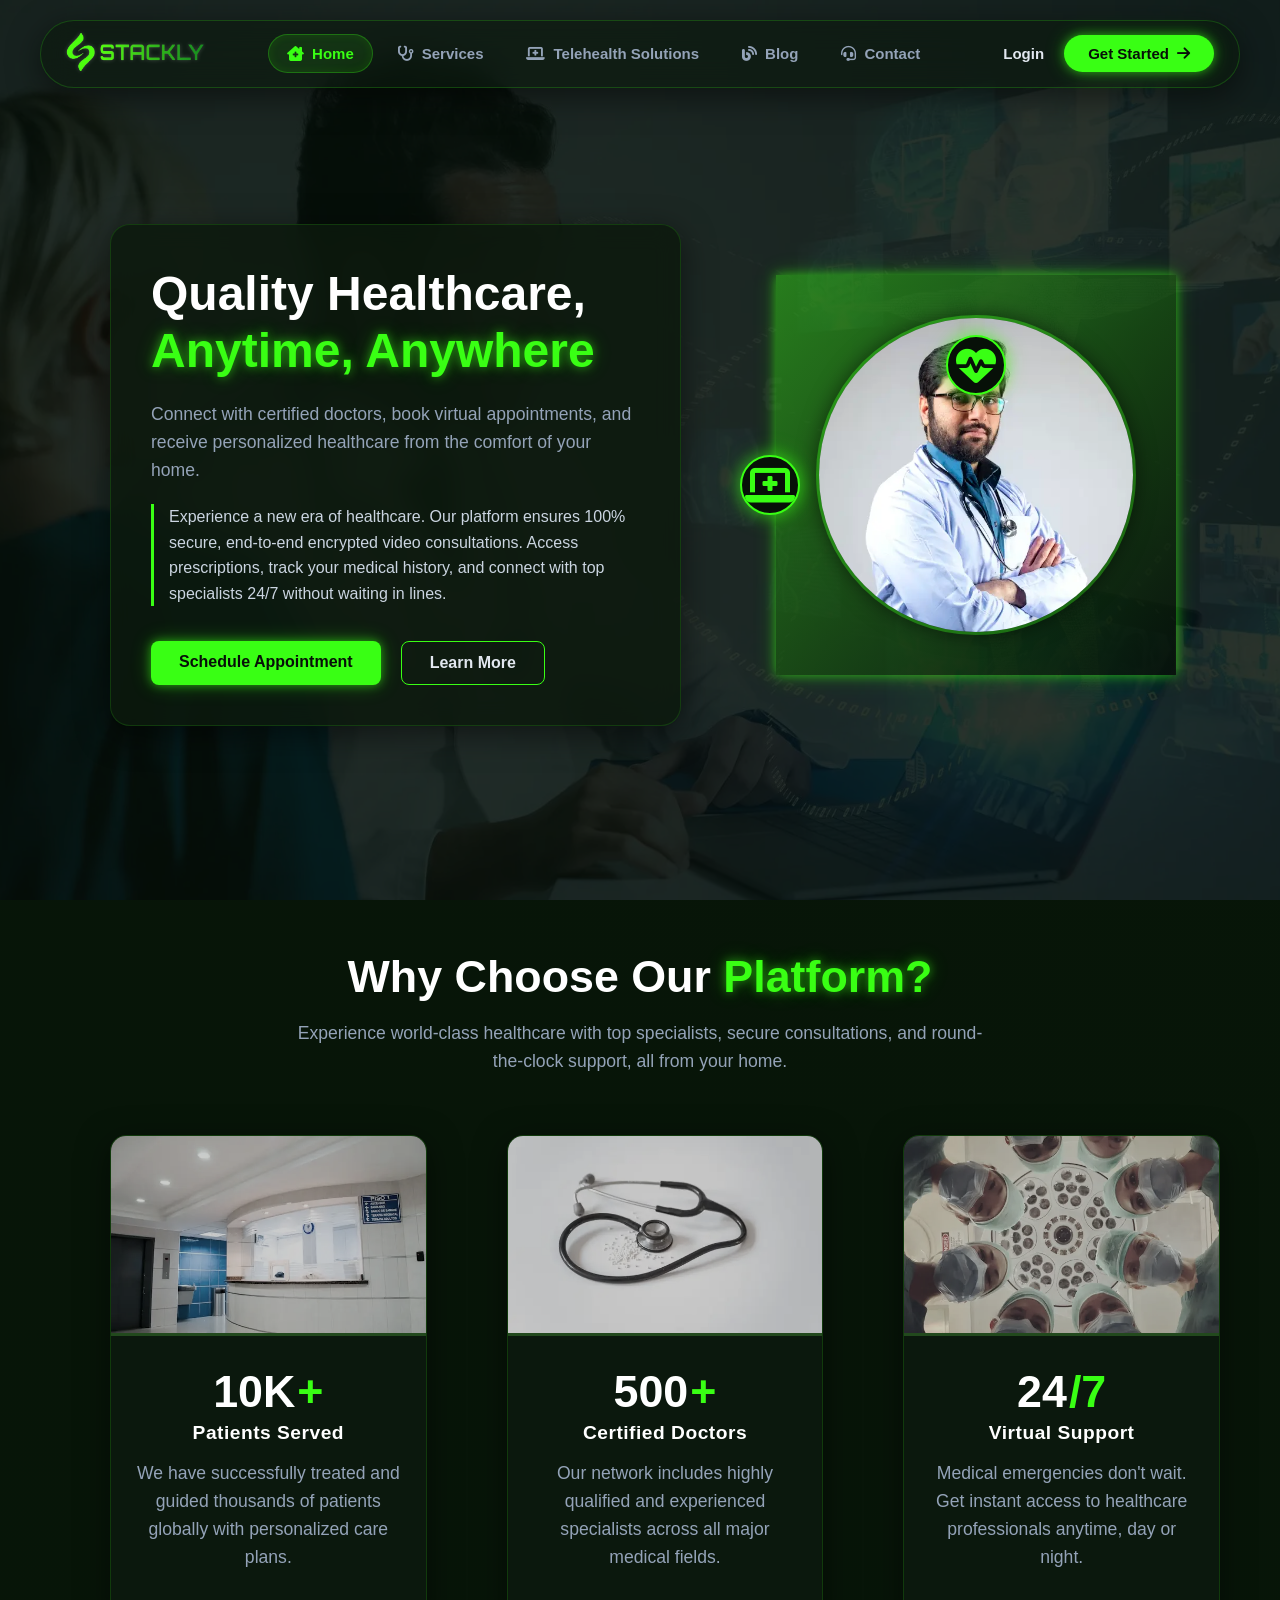
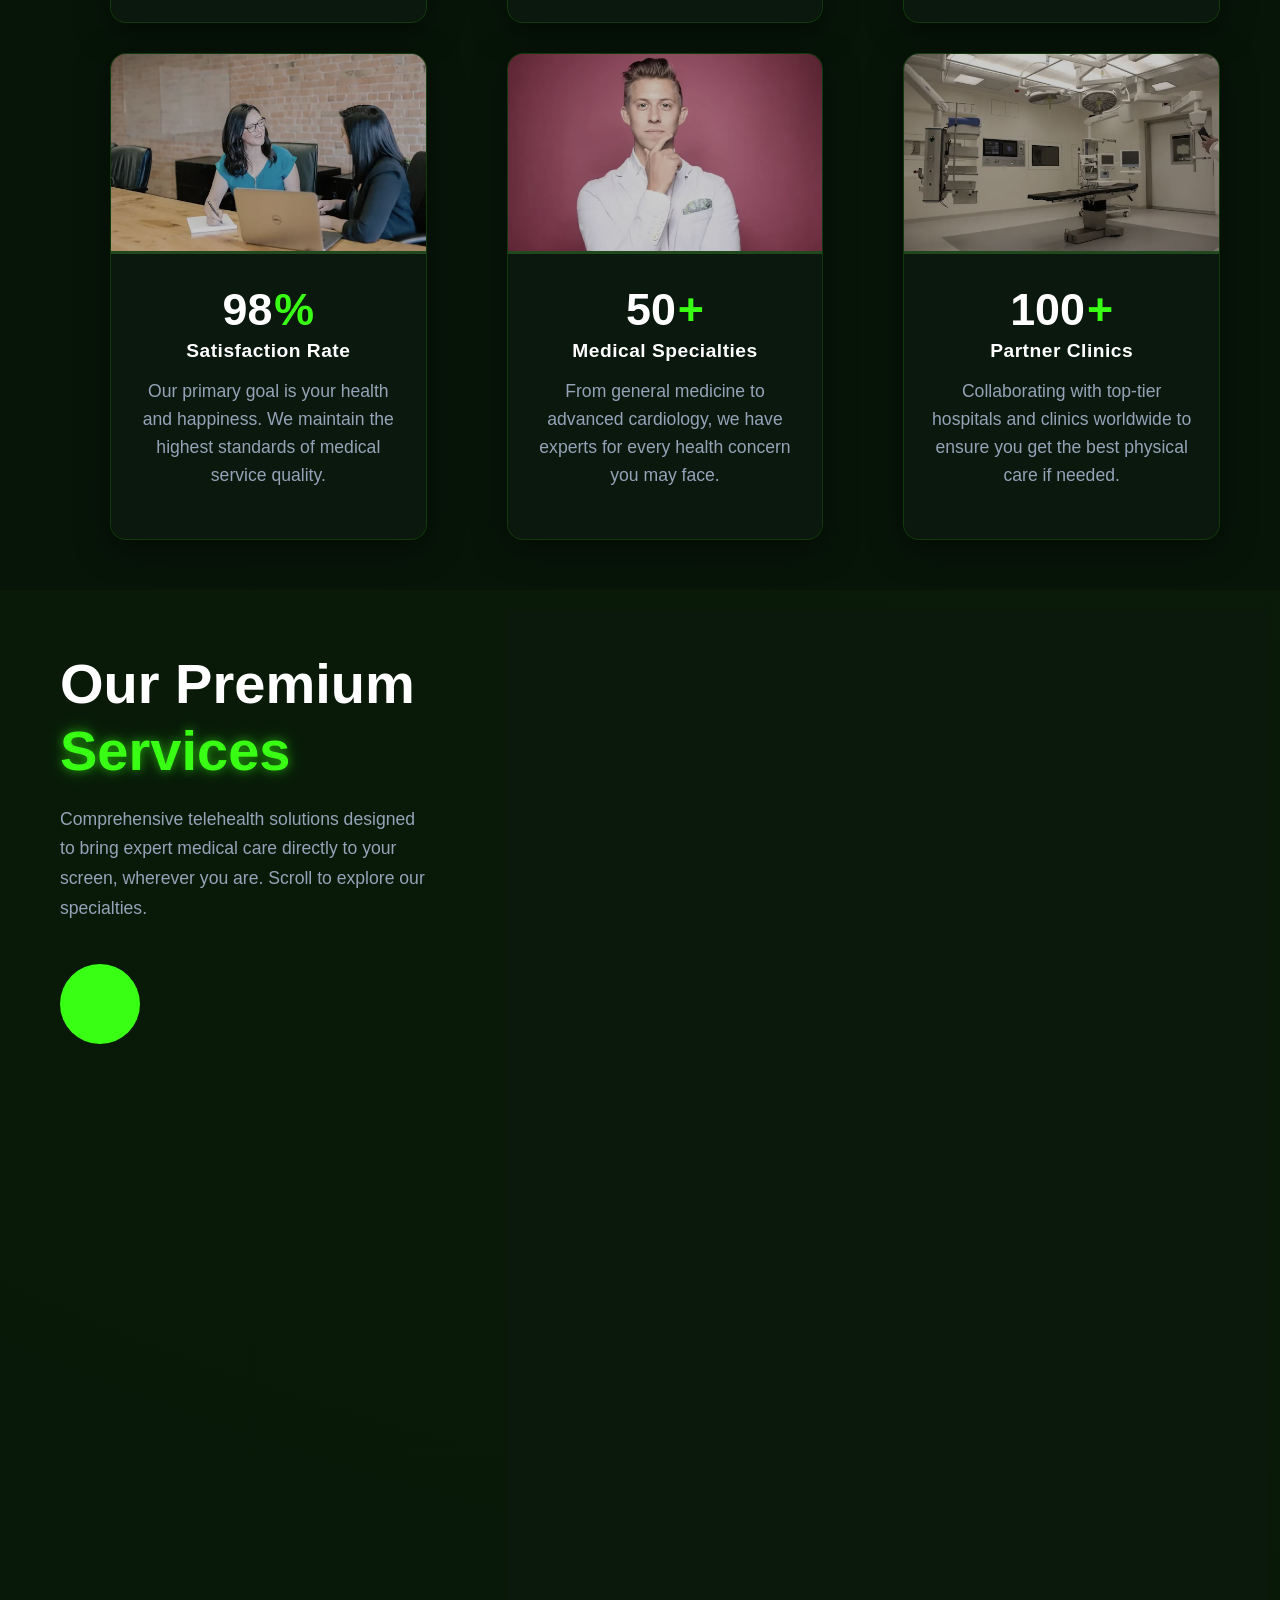
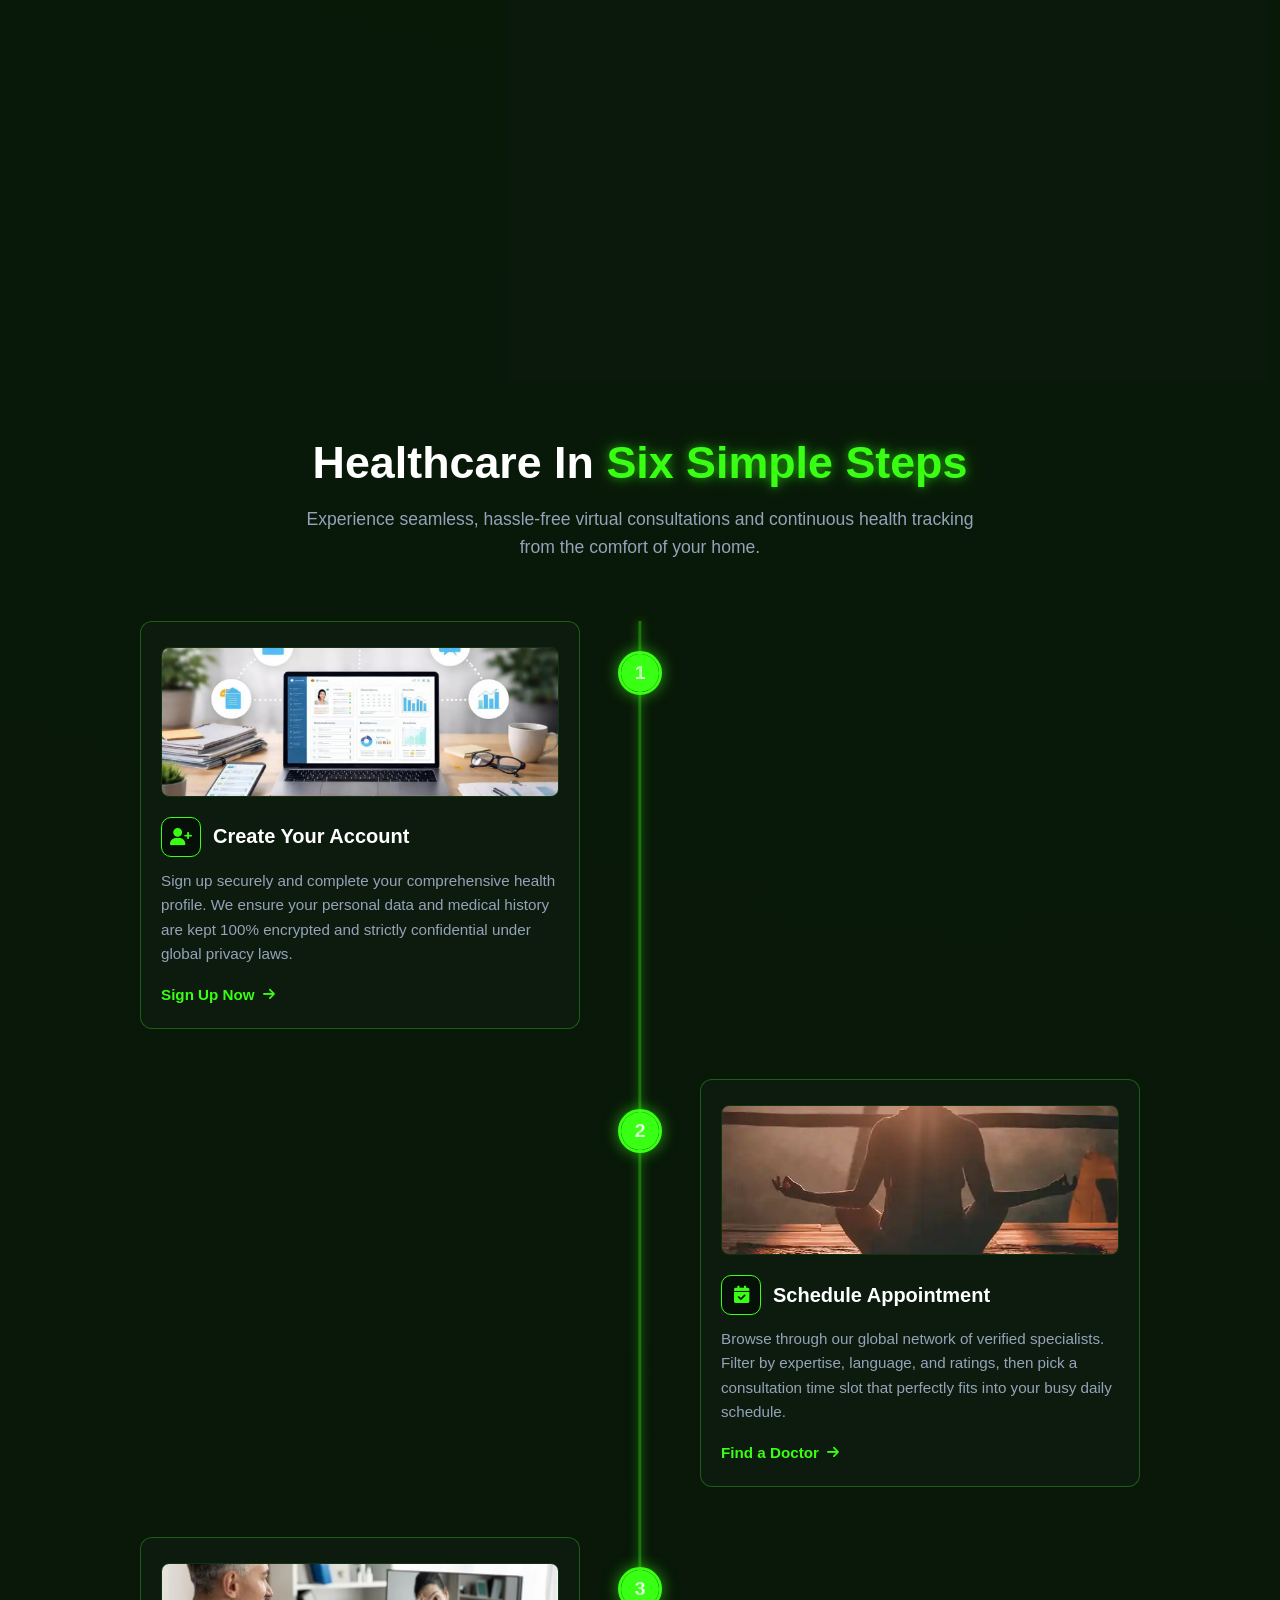
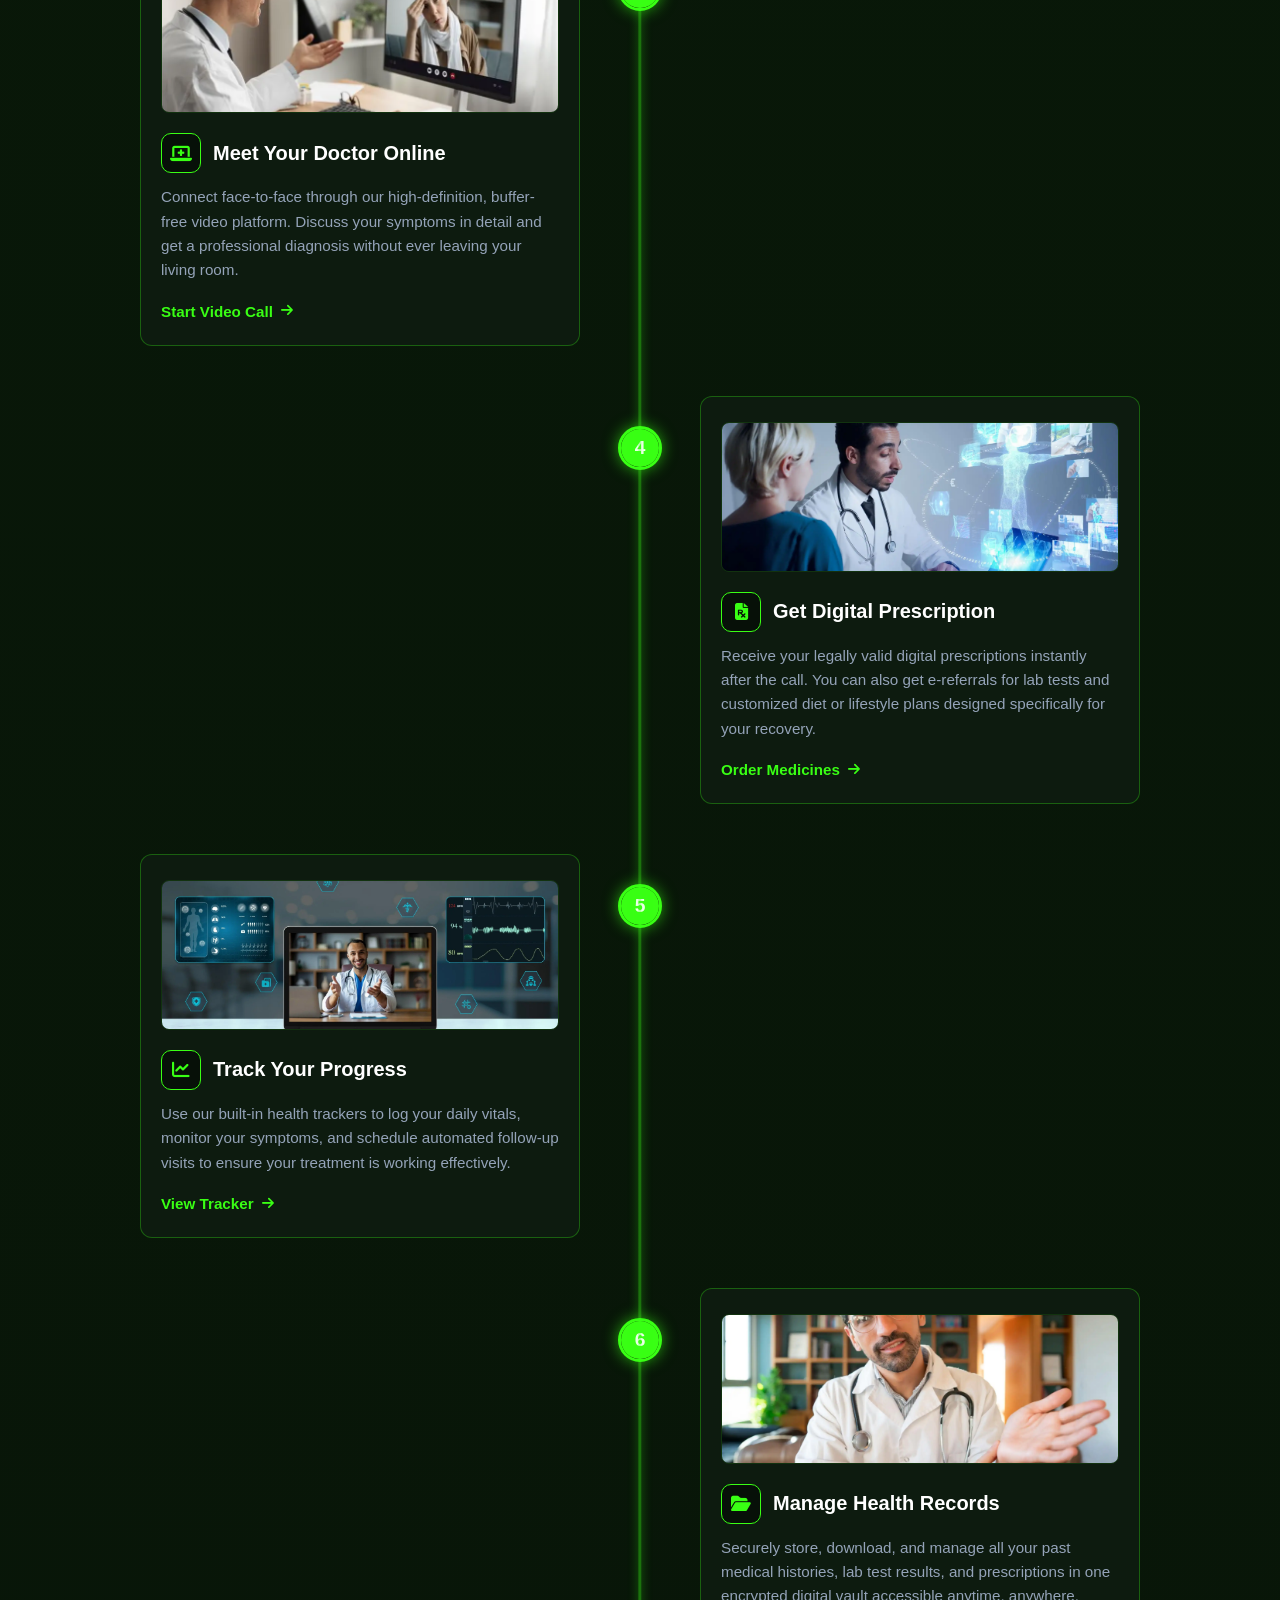
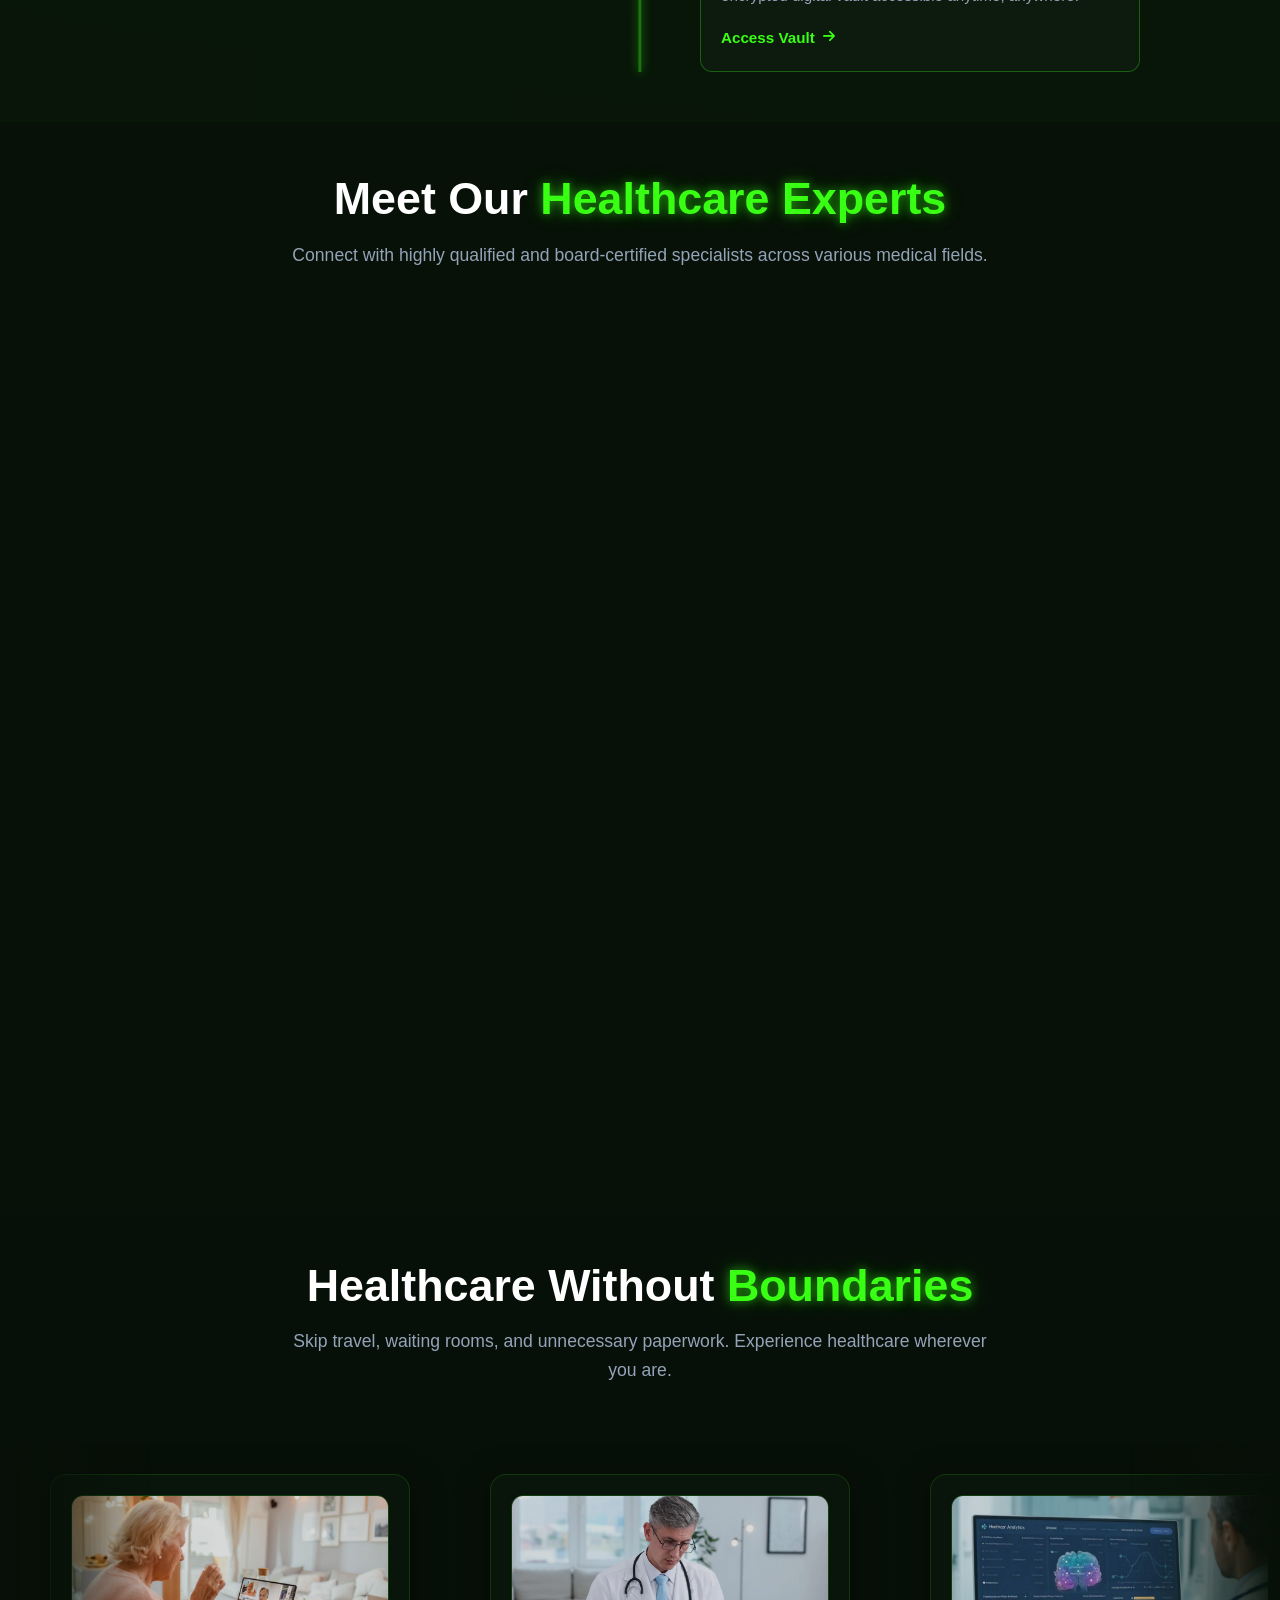
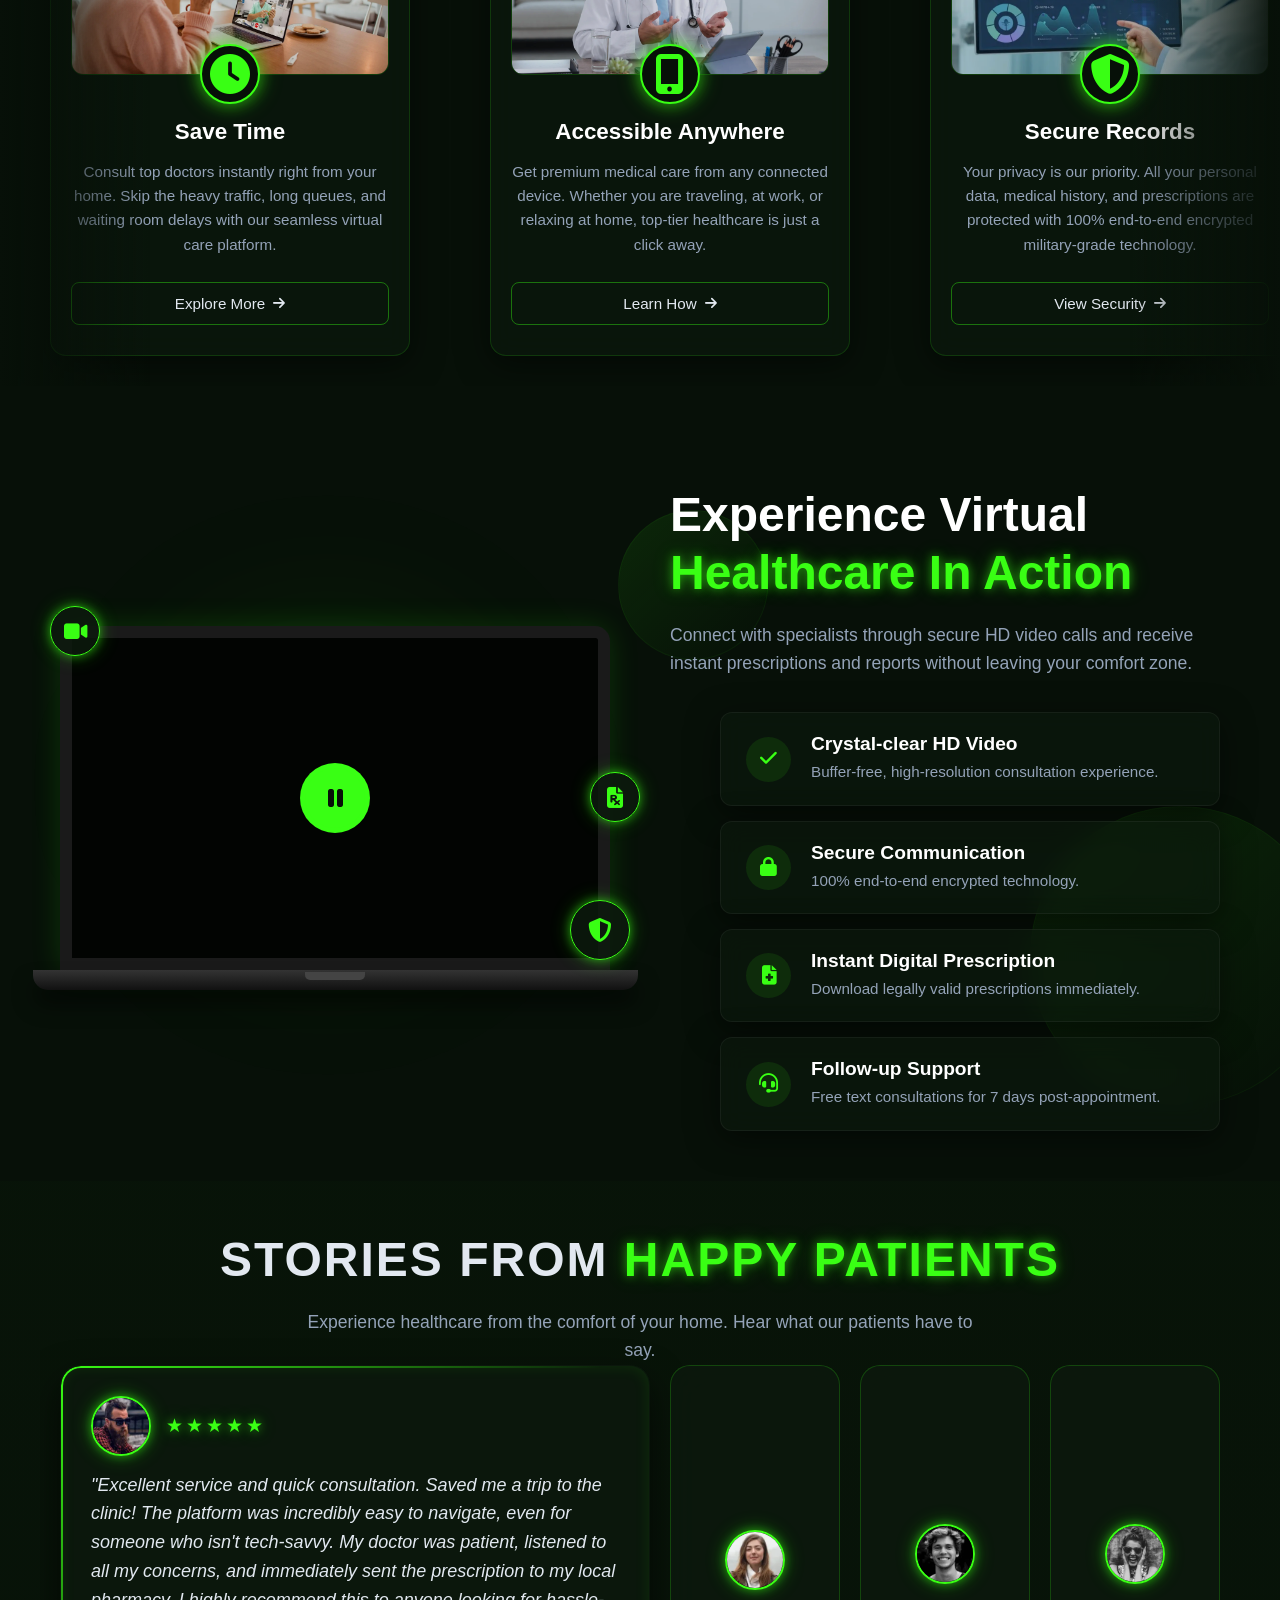
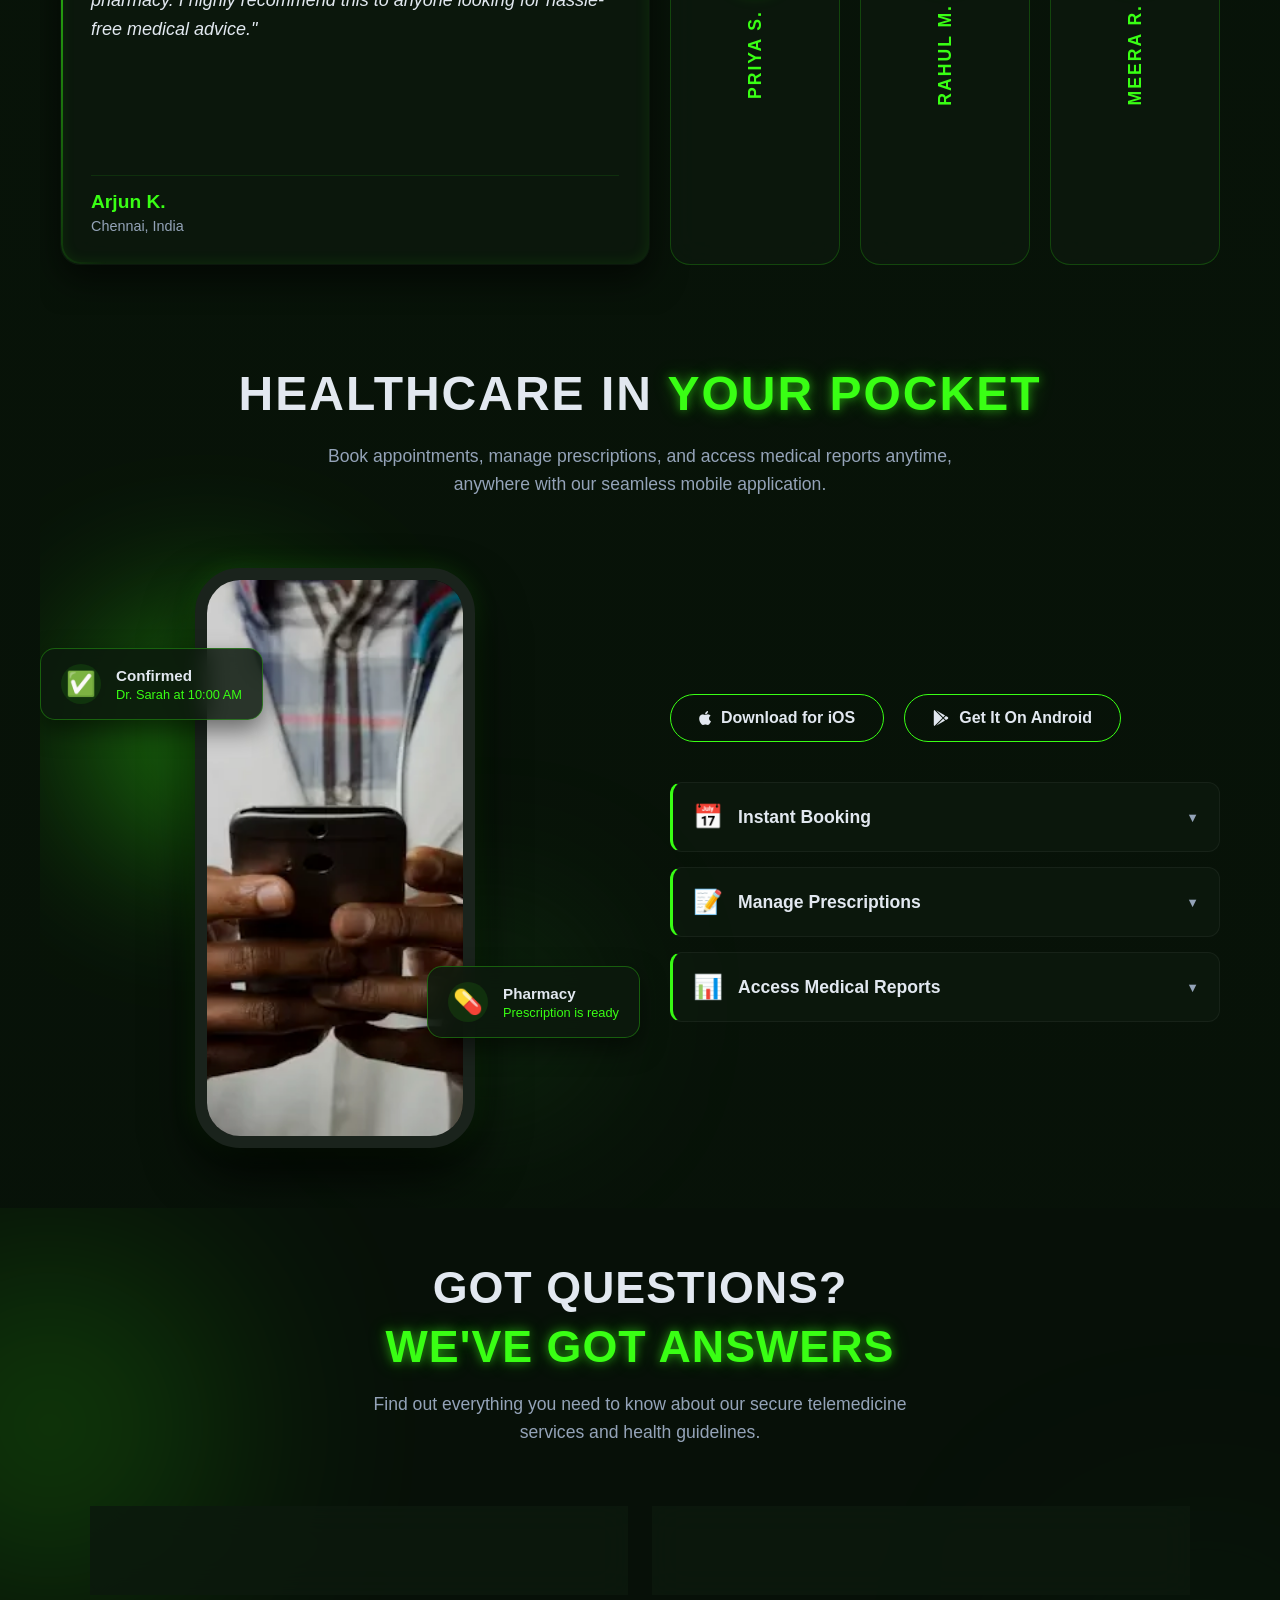
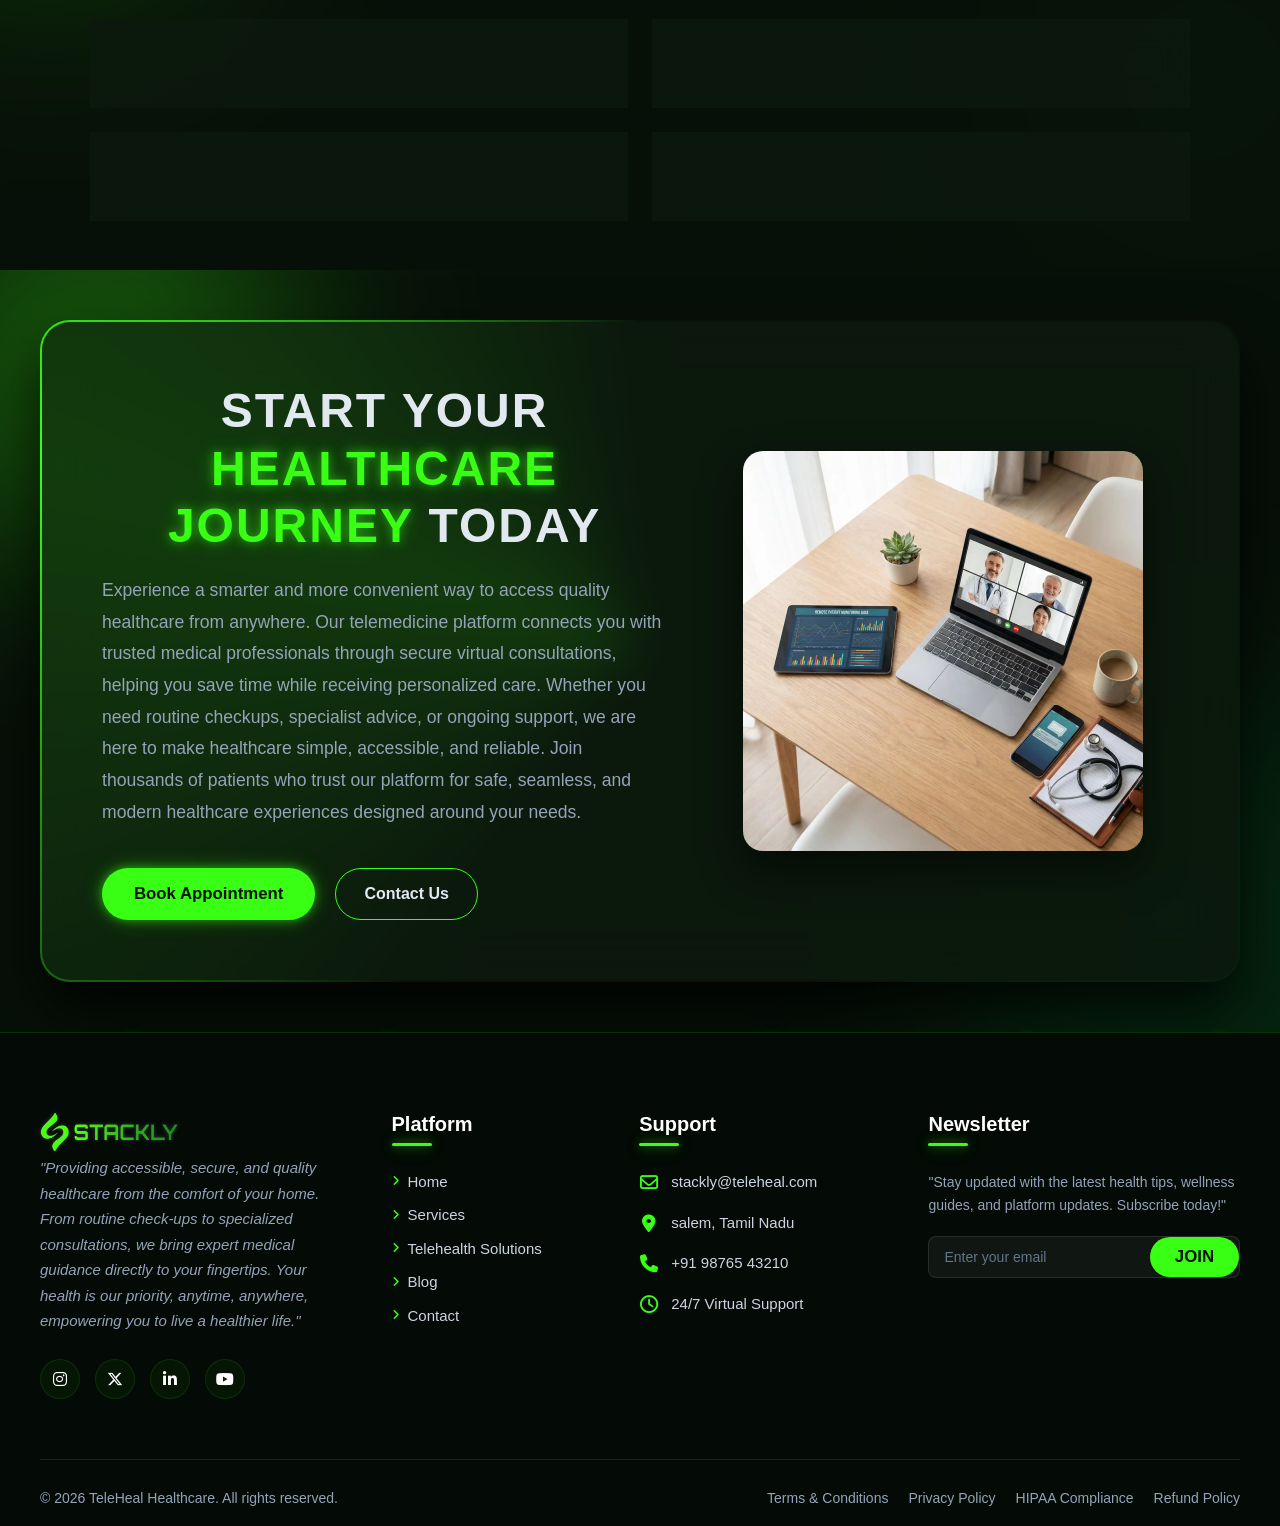
==== commit 950a573b: "Telemedicine & Telehealth" ====
--- a/index.html
+++ b/index.html
@@ -12,6 +12,7 @@
 
 <body>
 
+
     <nav class="navbar" id="myNavbar">
         <div class="logo">
             <a href="index.html">
@@ -718,7 +719,7 @@
                     <div class="laptop-screen">
 
                         <video autoplay loop muted playsinline class="video-img" id="consult-video">
-                            <source src="https://www.w3schools.com/html/mov_bbb.mp4" type="video/mp4">
+                            <source src="./asset/u1.mp4" type="video/mp4">
                             Your browser does not support the video tag.
                         </video>
 
--- a/style.css
+++ b/style.css
@@ -85,6 +85,7 @@
   flex: 1;
   max-width: 600px;
   box-shadow: 0 8px 32px rgba(0, 0, 0, 0.5);
+  margin-left: 50px;
 }
 
 .glass-card h1 {
@@ -3393,3 +3394,7 @@
     display: none; /* Hide floating icons on small screens to avoid clutter */
   }
 }
+
+.hamburger{
+    padding: 0;
+}
--- a/common.css
+++ b/common.css
@@ -1,562 +1,565 @@
 :root {
-    --neon-green: #39ff14;
-    --neon-glow: 0 0 10px rgba(57, 255, 20, 0.5), 0 0 20px rgba(57, 255, 20, 0.3);
-    --dark-bg: #071008;
-    --form-bg: rgba(12, 25, 14, 0.85);
-    --text-light: #e2e8f0;
-    --text-muted: #94a3b8;
-    --nav-bg: rgba(12, 25, 14, 0.65);
+  --neon-green: #39ff14;
+  --neon-glow: 0 0 10px rgba(57, 255, 20, 0.5), 0 0 20px rgba(57, 255, 20, 0.3);
+  --dark-bg: #071008;
+  --form-bg: rgba(12, 25, 14, 0.85);
+  --text-light: #e2e8f0;
+  --text-muted: #94a3b8;
+  --nav-bg: rgba(12, 25, 14, 0.65);
 }
 
 * {
-    margin: 0;
-    padding: 0;
-    box-sizing: border-box;
-    font-family: "Segoe UI", Tahoma, Geneva, Verdana, sans-serif;
+  margin: 0;
+  padding: 0;
+  box-sizing: border-box;
+  font-family: "Segoe UI", Tahoma, Geneva, Verdana, sans-serif;
 }
 
 body {
-    background-color: var(--dark-bg);
-    background-image: radial-gradient(
-        circle at top right,
-        rgba(57, 255, 20, 0.05) 0%,
-        var(--dark-bg) 100%
-    );
-    color: var(--text-light);
-    overflow-x: hidden;
-    min-height: 200vh; /* Just to test the scrolling effect */
+  background-color: var(--dark-bg);
+  background-image: radial-gradient(
+    circle at top right,
+    rgba(57, 255, 20, 0.05) 0%,
+    var(--dark-bg) 100%
+  );
+  color: var(--text-light);
+  overflow-x: hidden;
+  min-height: 200vh;
 }
 
 body.no-scroll {
-    overflow: hidden;
+  overflow: hidden;
 }
 
 .logo img {
-    width: 138px;
-    filter: drop-shadow(0 0 2px rgba(255,255,255,0.2)); 
-}
-
-/* Nav Glassmorphism & Base Setup */
+  width: 138px;
+  filter: drop-shadow(0 0 2px rgba(255, 255, 255, 0.2));
+}
+
 .navbar {
+  display: flex;
+  justify-content: space-between;
+  align-items: center;
+  background-color: var(--nav-bg);
+  backdrop-filter: blur(15px);
+  -webkit-backdrop-filter: blur(15px);
+  border: 1px solid rgba(57, 255, 20, 0.2);
+  box-shadow: 0 8px 32px 0 rgba(0, 0, 0, 0.5);
+  padding: 12px 25px;
+  border-radius: 50px;
+  position: fixed;
+  top: 20px;
+  left: 50%;
+  transform: translateX(-50%);
+  width: calc(100% - 40px);
+  max-width: 1200px;
+  z-index: 1000;
+  transition: all 0.4s cubic-bezier(0.4, 0, 0.2, 1);
+}
+
+.navbar.scrolled {
+  top: 10px;
+  padding: 10px 20px;
+  background-color: rgba(7, 16, 8, 0.9);
+  box-shadow: var(--neon-glow);
+  border-color: rgba(57, 255, 20, 0.5);
+}
+
+.nav-brand {
+  display: flex;
+  align-items: center;
+  gap: 10px;
+}
+
+.nav-menu {
+  display: flex;
+  list-style: none;
+  gap: 5px;
+}
+
+.nav-link {
+  text-decoration: none;
+  color: var(--text-muted);
+  font-weight: 600;
+  font-size: 15px;
+  padding: 10px 18px;
+  border-radius: 25px;
+  display: flex;
+  align-items: center;
+  gap: 8px;
+  transition: all 0.3s ease;
+  border: 1px solid transparent;
+}
+
+.nav-link:hover {
+  color: var(--neon-green);
+  background-color: rgba(57, 255, 20, 0.05);
+  text-shadow: 0 0 5px rgba(57, 255, 20, 0.5);
+}
+
+.nav-link.active {
+  background-color: rgba(57, 255, 20, 0.1);
+  color: var(--neon-green);
+  border-color: rgba(57, 255, 20, 0.3);
+  box-shadow: inset 0 0 10px rgba(57, 255, 20, 0.1);
+}
+
+.nav-actions {
+  display: flex;
+  align-items: center;
+  gap: 20px;
+}
+
+.login-btn {
+  text-decoration: none;
+  color: var(--text-light);
+  font-weight: 600;
+  font-size: 15px;
+  transition: all 0.3s ease;
+}
+
+.login-btn:hover {
+  color: var(--neon-green);
+  text-shadow: 0 0 8px rgba(57, 255, 20, 0.6);
+}
+
+.get-started-btn {
+  text-decoration: none;
+  background-color: var(--neon-green);
+  color: var(--dark-bg);
+  font-weight: 700;
+  font-size: 15px;
+  padding: 10px 24px;
+  border-radius: 25px;
+  display: flex;
+  align-items: center;
+  gap: 8px;
+  transition: all 0.3s ease;
+  box-shadow: var(--neon-glow);
+}
+
+.get-started-btn:hover {
+  background-color: #32e011;
+  box-shadow:
+    0 0 15px rgba(57, 255, 20, 0.8),
+    0 0 30px rgba(57, 255, 20, 0.6);
+  transform: translateY(-2px);
+}
+
+.hamburger {
+  display: none;
+  cursor: pointer;
+  font-size: 24px;
+  color: var(--text-light);
+  background: none;
+  border: none;
+  transition: color 0.3s;
+}
+
+.hamburger:hover {
+  color: var(--neon-green);
+}
+
+@media screen and (max-width: 992px) {
+  .navbar {
+    border-radius: 20px;
+    padding: 15px 20px;
+  }
+
+  .hamburger {
+    display: block;
+    z-index: 1001;
+  }
+
+  .nav-menu,
+  .nav-actions {
+    display: none;
+  }
+
+  .navbar.mobile-active {
+    top: 0;
+    left: 0;
+    transform: none;
+    width: 100%;
+    max-width: 100%;
+    height: 100vh;
+    border-radius: 0;
+    background-color: var(--form-bg);
+    flex-direction: column;
+    align-items: flex-start;
+    padding: 20px;
+    overflow-y: auto;
+    backdrop-filter: blur(25px);
+    border: none;
+  }
+
+  .navbar.mobile-active .logo {
+    margin-bottom: 20px;
+  }
+
+  .navbar.mobile-active .hamburger {
+    position: absolute;
+    top: 25px;
+    right: 25px;
+    margin-bottom: 0;
+    font-size: 26px;
+  }
+
+  .navbar.mobile-active .nav-menu {
     display: flex;
-    justify-content: space-between;
-    align-items: center;
-    background-color: var(--nav-bg);
-    backdrop-filter: blur(15px);
-    -webkit-backdrop-filter: blur(15px);
-    border: 1px solid rgba(57, 255, 20, 0.2);
-    box-shadow: 0 8px 32px 0 rgba(0, 0, 0, 0.5);
-    padding: 12px 25px;
-    border-radius: 50px;
-    position: fixed;
-    top: 20px;
+    flex-direction: column;
+    width: 100%;
+    margin-top: 20px;
+    padding-top: 20px;
+    border-top: 1px solid rgba(57, 255, 20, 0.2);
+    gap: 15px;
+  }
+
+  .navbar.mobile-active .nav-actions {
+    display: flex;
+    flex-direction: column;
+    width: 100%;
+    margin-top: 30px;
+    gap: 15px;
+  }
+
+  .navbar.mobile-active .nav-link {
+    font-size: 18px;
+    padding: 15px 20px;
+    justify-content: flex-start;
+  }
+
+  .navbar.mobile-active .login-btn {
+    padding: 15px 20px;
+    font-size: 18px;
+  }
+
+  .navbar.mobile-active .get-started-btn {
+    justify-content: center;
+    padding: 15px 24px;
+    font-size: 18px;
+  }
+}
+
+:root {
+  --neon-green: #39ff14;
+  --neon-glow: 0 0 10px rgba(57, 255, 20, 0.5), 0 0 20px rgba(57, 255, 20, 0.3);
+  --dark-bg: #071008;
+  --form-bg: rgba(12, 25, 14, 0.85);
+}
+
+.footer {
+  background-color: #040a05;
+  color: #e2e8f0;
+  padding: 80px 20px 20px;
+  border-top: 1px solid rgba(57, 255, 20, 0.15);
+  font-family: "Segoe UI", Tahoma, Geneva, Verdana, sans-serif;
+  position: relative;
+  z-index: 10;
+}
+
+.footer-container {
+  max-width: 1200px;
+  margin: 0 auto;
+}
+
+.footer-top {
+  display: grid;
+  grid-template-columns: 1.5fr 1fr 1.2fr 1.5fr;
+  gap: 40px;
+  margin-bottom: 60px;
+}
+
+.footer-heading {
+  color: #ffffff;
+  font-size: 20px;
+  font-weight: 700;
+  margin-bottom: 25px;
+  position: relative;
+  padding-bottom: 10px;
+}
+
+.footer-heading::after {
+  content: "";
+  position: absolute;
+  left: 0;
+  bottom: 0;
+  width: 40px;
+  height: 3px;
+  background: var(--neon-green);
+  border-radius: 5px;
+  box-shadow: var(--neon-glow);
+}
+
+.footer-logo-text {
+  font-size: 2rem;
+  font-weight: 800;
+  color: #ffffff;
+  text-decoration: none;
+  display: inline-flex;
+  align-items: center;
+  gap: 10px;
+  margin-bottom: 20px;
+}
+
+.footer-logo-text i {
+  color: var(--neon-green);
+  text-shadow: var(--neon-glow);
+}
+
+.brand-desc {
+  color: #94a3b8;
+  font-size: 15px;
+  line-height: 1.7;
+  margin-bottom: 25px;
+  font-style: italic;
+}
+
+.social-icons {
+  display: flex;
+  gap: 15px;
+}
+
+.social-icon {
+  width: 40px;
+  height: 40px;
+  border-radius: 50%;
+  background: rgba(57, 255, 20, 0.05);
+  display: flex;
+  align-items: center;
+  justify-content: center;
+  color: #ffffff;
+  text-decoration: none;
+  font-size: 16px;
+  transition: all 0.3s ease;
+  border: 1px solid rgba(57, 255, 20, 0.1);
+}
+
+.social-icon:hover {
+  background: var(--neon-green);
+  border-color: var(--neon-green);
+  color: var(--dark-bg);
+  transform: translateY(-5px);
+  box-shadow: var(--neon-glow);
+}
+
+.footer-links {
+  list-style: none;
+  padding: 0;
+  margin: 0;
+}
+
+.footer-links li {
+  margin-bottom: 15px;
+}
+
+.footer-links a {
+  color: #cbd5e1;
+  text-decoration: none;
+  font-size: 15px;
+  display: inline-flex;
+  align-items: center;
+  gap: 8px;
+  transition: all 0.3s ease;
+}
+
+.footer-links i {
+  color: var(--neon-green);
+  font-size: 12px;
+  transition: transform 0.3s ease;
+}
+
+.footer-links a:hover {
+  color: var(--neon-green);
+  transform: translateX(5px);
+  text-shadow: 0 0 5px rgba(57, 255, 20, 0.5);
+}
+
+.support-info {
+  list-style: none;
+  padding: 0;
+  margin: 0;
+}
+
+.support-info li {
+  display: flex;
+  align-items: flex-start;
+  gap: 12px;
+  color: #cbd5e1;
+  font-size: 15px;
+  margin-bottom: 18px;
+  line-height: 1.5;
+}
+
+.support-info i {
+  color: var(--neon-green);
+  font-size: 18px;
+  margin-top: 3px;
+  width: 20px;
+  text-align: center;
+}
+
+.newsletter-desc {
+  color: #94a3b8;
+  font-size: 14px;
+  line-height: 1.6;
+  margin-bottom: 20px;
+}
+
+.newsletter-input-group {
+  display: flex;
+  background: rgba(255, 255, 255, 0.05);
+  border: 1px solid rgba(255, 255, 255, 0.1);
+  border-radius: 8px;
+  overflow: hidden;
+  transition: all 0.3s ease;
+}
+
+.newsletter-input-group.focused {
+  border-color: var(--neon-green);
+  box-shadow: 0 0 15px rgba(57, 255, 20, 0.2);
+}
+
+.newsletter-input-group.error-border {
+  border-color: #ef4444 !important;
+  box-shadow: 0 0 10px rgba(239, 68, 68, 0.2);
+}
+
+.newsletter-input-group.success-border {
+  border-color: var(--neon-green) !important;
+}
+
+.newsletter-input {
+  flex: 1;
+  background: transparent;
+  border: none;
+  padding: 12px 15px;
+  color: #ffffff;
+  font-size: 14px;
+  outline: none;
+  width: 100%;
+}
+
+.newsletter-input::placeholder {
+  color: #64748b;
+}
+
+.newsletter-btn {
+  background: var(--neon-green);
+  color: var(--dark-bg);
+  border: none;
+  padding: 0 25px;
+  font-weight: 700;
+  cursor: pointer;
+  transition: all 0.3s ease;
+}
+
+.newsletter-btn:hover {
+  background: #fff;
+  box-shadow: var(--neon-glow);
+}
+
+.form-message {
+  font-size: 13px;
+  margin-top: 8px;
+  min-height: 20px;
+  display: none;
+  animation: fadeIn 0.3s ease;
+  text-align: left;
+}
+
+.form-message.show {
+  display: block;
+}
+.form-message.error-text {
+  color: #f87171;
+}
+.form-message.success-text {
+  color: var(--neon-green);
+}
+
+@keyframes fadeIn {
+  from {
+    opacity: 0;
+    transform: translateY(-5px);
+  }
+  to {
+    opacity: 1;
+    transform: translateY(0);
+  }
+}
+
+.footer-bottom {
+  display: flex;
+  justify-content: space-between;
+  align-items: center;
+  padding-top: 30px;
+  border-top: 1px solid rgba(255, 255, 255, 0.1);
+  flex-wrap: wrap;
+  gap: 20px;
+}
+
+.copyright {
+  color: #94a3b8;
+  font-size: 14px;
+  margin: 0;
+}
+
+.bottom-links {
+  display: flex;
+  gap: 20px;
+  flex-wrap: wrap;
+}
+
+.bottom-links a {
+  color: #94a3b8;
+  font-size: 14px;
+  text-decoration: none;
+  transition: color 0.3s;
+}
+
+.bottom-links a:hover {
+  color: var(--neon-green);
+}
+
+/* Scrolling Animation Classes */
+.scroll-anim {
+  opacity: 0;
+  transform: translateY(40px);
+  transition:
+    opacity 0.8s ease,
+    transform 0.8s cubic-bezier(0.25, 0.46, 0.45, 0.94);
+}
+
+.scroll-anim.show {
+  opacity: 1;
+  transform: translateY(0);
+}
+
+@media (max-width: 992px) {
+  .footer-top {
+    grid-template-columns: repeat(2, 1fr);
+  }
+}
+
+@media (max-width: 768px) {
+  .footer-top {
+    grid-template-columns: 1fr;
+    gap: 50px;
+  }
+
+  .footer-bottom {
+    flex-direction: column;
+    text-align: center;
+    justify-content: center;
+  }
+
+  .bottom-links {
+    justify-content: center;
+  }
+
+  .footer-heading::after {
     left: 50%;
     transform: translateX(-50%);
-    width: calc(100% - 40px);
-    max-width: 1200px;
-    z-index: 1000;
-    transition: all 0.4s cubic-bezier(0.4, 0, 0.2, 1);
-}
-
-/* SCROLL ANIMATION CLASS */
-.navbar.scrolled {
-    top: 10px;
-    padding: 10px 20px;
-    background-color: rgba(7, 16, 8, 0.9);
-    box-shadow: var(--neon-glow);
-    border-color: rgba(57, 255, 20, 0.5);
-}
-
-.nav-brand {
-    display: flex;
-    align-items: center;
-    gap: 10px;
-}
-
-.nav-menu {
-    display: flex;
-    list-style: none;
-    gap: 5px;
-}
-
-.nav-link {
-    text-decoration: none;
-    color: var(--text-muted);
-    font-weight: 600;
-    font-size: 15px;
-    padding: 10px 18px;
-    border-radius: 25px;
-    display: flex;
-    align-items: center;
-    gap: 8px;
-    transition: all 0.3s ease;
-    border: 1px solid transparent;
-}
-
-.nav-link:hover {
-    color: var(--neon-green);
-    background-color: rgba(57, 255, 20, 0.05);
-    text-shadow: 0 0 5px rgba(57, 255, 20, 0.5);
-}
-
-.nav-link.active {
-    background-color: rgba(57, 255, 20, 0.1);
-    color: var(--neon-green);
-    border-color: rgba(57, 255, 20, 0.3);
-    box-shadow: inset 0 0 10px rgba(57, 255, 20, 0.1);
-}
-
-.nav-actions {
-    display: flex;
-    align-items: center;
-    gap: 20px;
-}
-
-.login-btn {
-    text-decoration: none;
-    color: var(--text-light);
-    font-weight: 600;
-    font-size: 15px;
-    transition: all 0.3s ease;
-}
-
-.login-btn:hover {
-    color: var(--neon-green);
-    text-shadow: 0 0 8px rgba(57, 255, 20, 0.6);
-}
-
-.get-started-btn {
-    text-decoration: none;
-    background-color: var(--neon-green);
-    color: var(--dark-bg);
-    font-weight: 700;
-    font-size: 15px;
-    padding: 10px 24px;
-    border-radius: 25px;
-    display: flex;
-    align-items: center;
-    gap: 8px;
-    transition: all 0.3s ease;
-    box-shadow: var(--neon-glow);
-}
-
-.get-started-btn:hover {
-    background-color: #32e011;
-    box-shadow: 0 0 15px rgba(57, 255, 20, 0.8), 0 0 30px rgba(57, 255, 20, 0.6);
-    transform: translateY(-2px);
-}
-
-.hamburger {
-    display: none;
-    cursor: pointer;
-    font-size: 24px;
-    color: var(--text-light);
-    background: none;
-    border: none;
-    transition: color 0.3s;
-}
-
-.hamburger:hover {
-    color: var(--neon-green);
-}
-
-/* MOBILE RESPONSIVE */
-@media screen and (max-width: 992px) {
-    .navbar {
-        border-radius: 20px;
-        padding: 15px 20px;
-    }
-
-    .hamburger {
-        display: block;
-        z-index: 1001;
-    }
-
-    .nav-menu,
-    .nav-actions {
-        display: none;
-    }
-
-    .navbar.mobile-active {
-        top: 0;
-        left: 0;
-        transform: none;
-        width: 100%;
-        max-width: 100%;
-        height: 100vh;
-        border-radius: 0;
-        background-color: var(--form-bg);
-        flex-direction: column;
-        align-items: flex-start;
-        padding: 20px;
-        overflow-y: auto;
-        backdrop-filter: blur(25px);
-        border: none;
-    }
-
-    .navbar.mobile-active .logo {
-        margin-bottom: 20px;
-    }
-
-    .navbar.mobile-active .hamburger {
-        position: absolute;
-        top: 25px;
-        right: 25px;
-        margin-bottom: 0;
-        font-size: 26px;
-    }
-
-    .navbar.mobile-active .nav-menu {
-        display: flex;
-        flex-direction: column;
-        width: 100%;
-        margin-top: 20px;
-        padding-top: 20px;
-        border-top: 1px solid rgba(57, 255, 20, 0.2);
-        gap: 15px;
-    }
-
-    .navbar.mobile-active .nav-actions {
-        display: flex;
-        flex-direction: column;
-        width: 100%;
-        margin-top: 30px;
-        gap: 15px;
-    }
-
-    .navbar.mobile-active .nav-link {
-        font-size: 18px;
-        padding: 15px 20px;
-        justify-content: flex-start;
-    }
-    
-    .navbar.mobile-active .login-btn {
-        padding: 15px 20px;
-        font-size: 18px;
-    }
-    
-    .navbar.mobile-active .get-started-btn {
-        justify-content: center;
-        padding: 15px 24px;
-        font-size: 18px;
-    }
-}
-
-:root {
-    --neon-green: #39ff14;
-    --neon-glow: 0 0 10px rgba(57, 255, 20, 0.5), 0 0 20px rgba(57, 255, 20, 0.3);
-    --dark-bg: #071008;
-    --form-bg: rgba(12, 25, 14, 0.85);
-}
-
-.footer {
-    background-color: #040a05; /* Slightly darker than dark-bg for contrast */
-    color: #e2e8f0;
-    padding: 80px 20px 20px;
-    border-top: 1px solid rgba(57, 255, 20, 0.15);
-    font-family: 'Segoe UI', Tahoma, Geneva, Verdana, sans-serif;
-    position: relative;
-    z-index: 10;
-}
-
-.footer-container {
-    max-width: 1200px;
-    margin: 0 auto;
-}
-
-.footer-top {
-    display: grid;
-    grid-template-columns: 1.5fr 1fr 1.2fr 1.5fr;
-    gap: 40px;
-    margin-bottom: 60px;
-}
-
-.footer-heading {
-    color: #ffffff;
-    font-size: 20px;
-    font-weight: 700;
-    margin-bottom: 25px;
-    position: relative;
-    padding-bottom: 10px;
-}
-
-.footer-heading::after {
-    content: "";
-    position: absolute;
-    left: 0;
-    bottom: 0;
-    width: 40px;
-    height: 3px;
-    background: var(--neon-green);
-    border-radius: 5px;
-    box-shadow: var(--neon-glow);
-}
-
-/* Text Logo Styling */
-.footer-logo-text {
-    font-size: 2rem;
-    font-weight: 800;
-    color: #ffffff;
-    text-decoration: none;
-    display: inline-flex;
-    align-items: center;
-    gap: 10px;
-    margin-bottom: 20px;
-}
-
-.footer-logo-text i {
-    color: var(--neon-green);
-    text-shadow: var(--neon-glow);
-}
-
-.brand-desc {
-    color: #94a3b8;
-    font-size: 15px;
-    line-height: 1.7;
-    margin-bottom: 25px;
-    font-style: italic;
-}
-
-.social-icons {
-    display: flex;
-    gap: 15px;
-}
-
-.social-icon {
-    width: 40px;
-    height: 40px;
-    border-radius: 50%;
-    background: rgba(57, 255, 20, 0.05);
-    display: flex;
-    align-items: center;
-    justify-content: center;
-    color: #ffffff;
-    text-decoration: none;
-    font-size: 16px;
-    transition: all 0.3s ease;
-    border: 1px solid rgba(57, 255, 20, 0.1);
-}
-
-.social-icon:hover {
-    background: var(--neon-green);
-    border-color: var(--neon-green);
-    color: var(--dark-bg);
-    transform: translateY(-5px);
-    box-shadow: var(--neon-glow);
-}
-
-.footer-links {
-    list-style: none;
-    padding: 0;
-    margin: 0;
-}
-
-.footer-links li {
-    margin-bottom: 15px;
-}
-
-.footer-links a {
-    color: #cbd5e1;
-    text-decoration: none;
-    font-size: 15px;
-    display: inline-flex;
-    align-items: center;
-    gap: 8px;
-    transition: all 0.3s ease;
-}
-
-.footer-links i {
-    color: var(--neon-green);
-    font-size: 12px;
-    transition: transform 0.3s ease;
-}
-
-.footer-links a:hover {
-    color: var(--neon-green);
-    transform: translateX(5px);
-    text-shadow: 0 0 5px rgba(57, 255, 20, 0.5);
-}
-
-.support-info {
-    list-style: none;
-    padding: 0;
-    margin: 0;
-}
-
-.support-info li {
-    display: flex;
-    align-items: flex-start;
-    gap: 12px;
-    color: #cbd5e1;
-    font-size: 15px;
-    margin-bottom: 18px;
-    line-height: 1.5;
-}
-
-.support-info i {
-    color: var(--neon-green);
-    font-size: 18px;
-    margin-top: 3px;
-    width: 20px;
-    text-align: center;
-}
-
-.newsletter-desc {
-    color: #94a3b8;
-    font-size: 14px;
-    line-height: 1.6;
-    margin-bottom: 20px;
-}
-
-.newsletter-input-group {
-    display: flex;
-    background: rgba(255, 255, 255, 0.05);
-    border: 1px solid rgba(255, 255, 255, 0.1);
-    border-radius: 8px;
-    overflow: hidden;
-    transition: all 0.3s ease;
-}
-
-.newsletter-input-group.focused {
-    border-color: var(--neon-green);
-    box-shadow: 0 0 15px rgba(57, 255, 20, 0.2);
-}
-
-.newsletter-input-group.error-border {
-    border-color: #ef4444 !important;
-    box-shadow: 0 0 10px rgba(239, 68, 68, 0.2);
-}
-
-.newsletter-input-group.success-border {
-    border-color: var(--neon-green) !important;
-}
-
-.newsletter-input {
-    flex: 1;
-    background: transparent;
-    border: none;
-    padding: 12px 15px;
-    color: #ffffff;
-    font-size: 14px;
-    outline: none;
-    width: 100%;
-}
-
-.newsletter-input::placeholder {
-    color: #64748b;
-}
-
-.newsletter-btn {
-    background: var(--neon-green);
-    color: var(--dark-bg);
-    border: none;
-    padding: 0 25px;
-    font-weight: 700;
-    cursor: pointer;
-    transition: all 0.3s ease;
-}
-
-.newsletter-btn:hover {
-    background: #fff;
-    box-shadow: var(--neon-glow);
-}
-
-.form-message {
-    font-size: 13px;
-    margin-top: 8px;
-    min-height: 20px;
-    display: none;
-    animation: fadeIn 0.3s ease;
-    text-align: left;
-}
-
-.form-message.show {
-    display: block;
-}
-.form-message.error-text {
-    color: #f87171;
-}
-.form-message.success-text {
-    color: var(--neon-green);
-}
-
-@keyframes fadeIn {
-    from { opacity: 0; transform: translateY(-5px); }
-    to { opacity: 1; transform: translateY(0); }
-}
-
-.footer-bottom {
-    display: flex;
-    justify-content: space-between;
-    align-items: center;
-    padding-top: 30px;
-    border-top: 1px solid rgba(255, 255, 255, 0.1);
-    flex-wrap: wrap;
-    gap: 20px;
-}
-
-.copyright {
-    color: #94a3b8;
-    font-size: 14px;
-    margin: 0;
-}
-
-.bottom-links {
-    display: flex;
-    gap: 20px;
-    flex-wrap: wrap;
-}
-
-.bottom-links a {
-    color: #94a3b8;
-    font-size: 14px;
-    text-decoration: none;
-    transition: color 0.3s;
-}
-
-.bottom-links a:hover {
-    color: var(--neon-green);
-}
-
-/* Scrolling Animation Classes */
-.scroll-anim {
-    opacity: 0;
-    transform: translateY(40px);
-    transition: opacity 0.8s ease, transform 0.8s cubic-bezier(0.25, 0.46, 0.45, 0.94);
-}
-
-.scroll-anim.show {
-    opacity: 1;
-    transform: translateY(0);
-}
-
-/* =========================================
-   100% MOBILE RESPONSIVENESS
-   ========================================= */
-@media (max-width: 992px) {
-    .footer-top {
-        grid-template-columns: repeat(2, 1fr);
-    }
-}
-
-@media (max-width: 768px) {
-    .footer-top {
-        grid-template-columns: 1fr;
-        gap: 50px;
-    }
-
-    .footer-bottom {
-        flex-direction: column;
-        text-align: center;
-        justify-content: center;
-    }
-
-    .bottom-links {
-        justify-content: center;
-    }
-    
-    .footer-heading::after {
-        left: 50%;
-        transform: translateX(-50%); /* Centered lines on mobile if needed, though left-aligned looks cleaner */
-    }
-}+  }
+}
